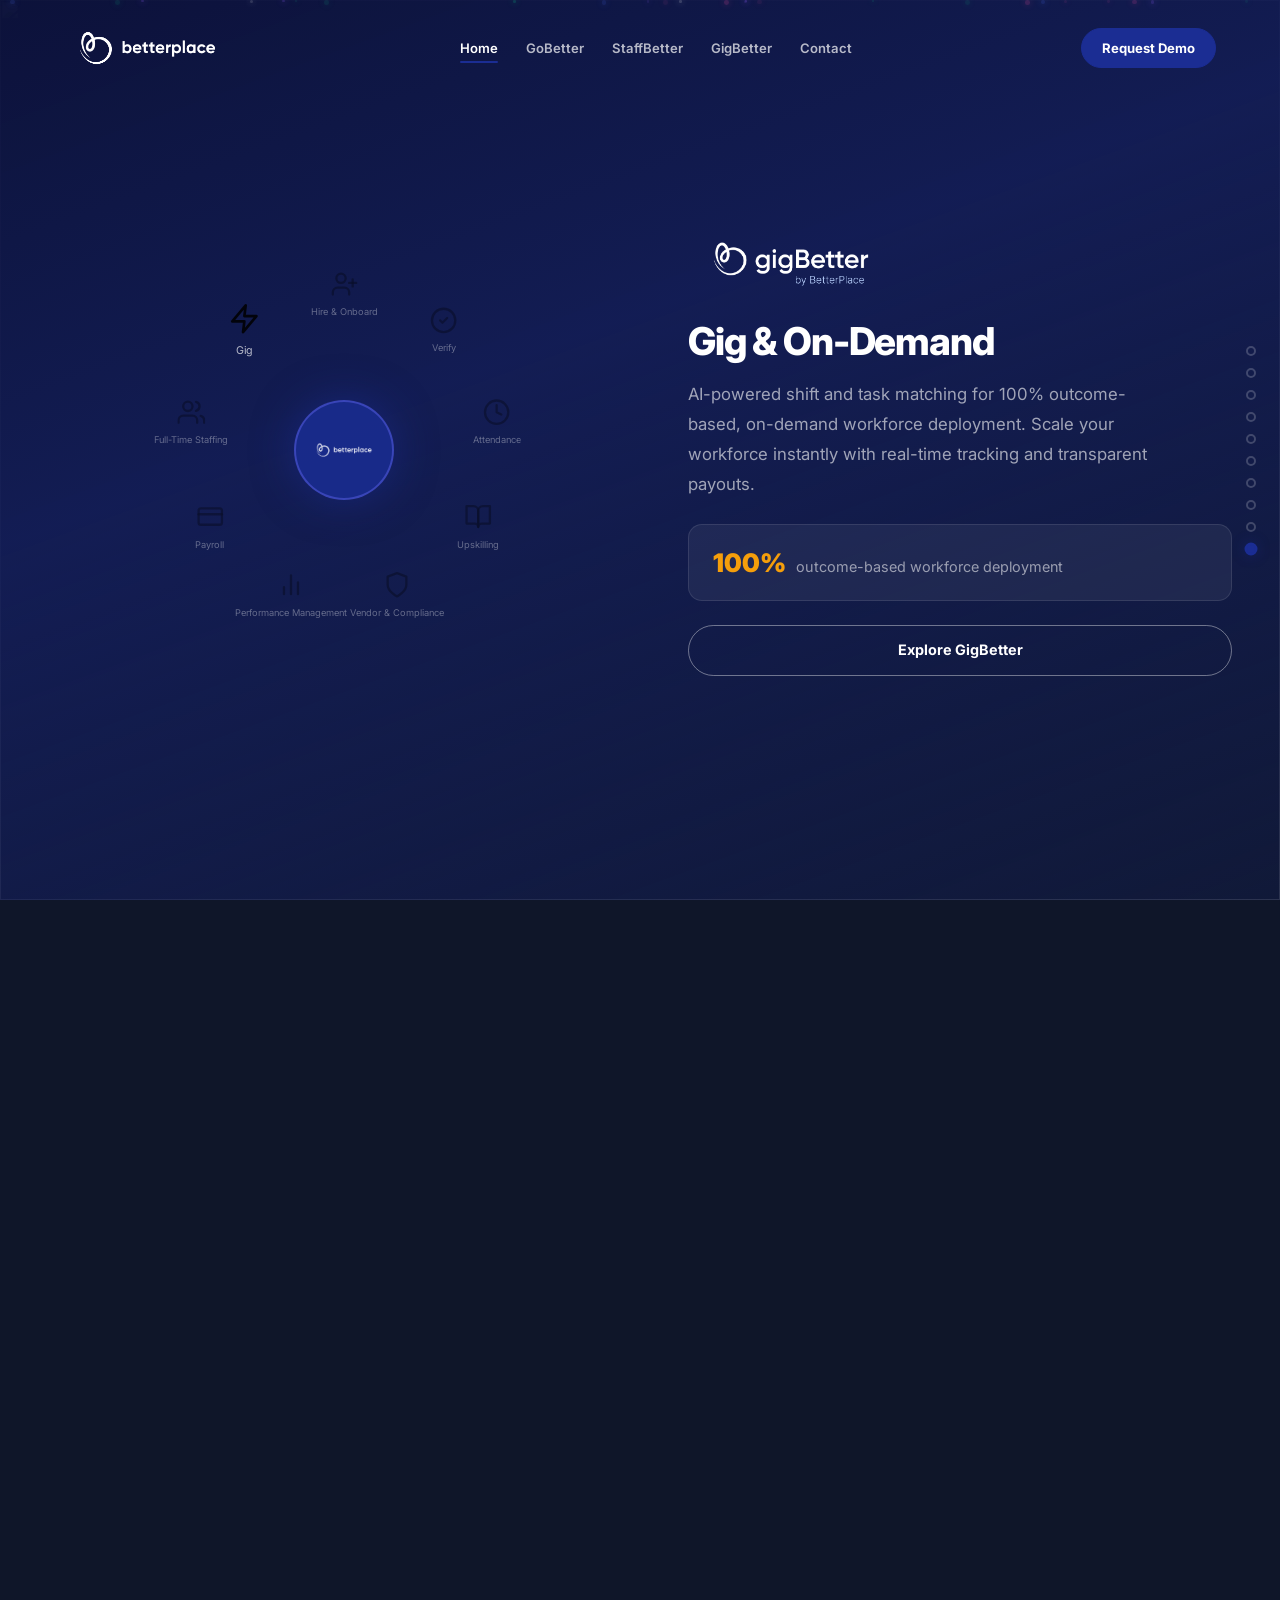
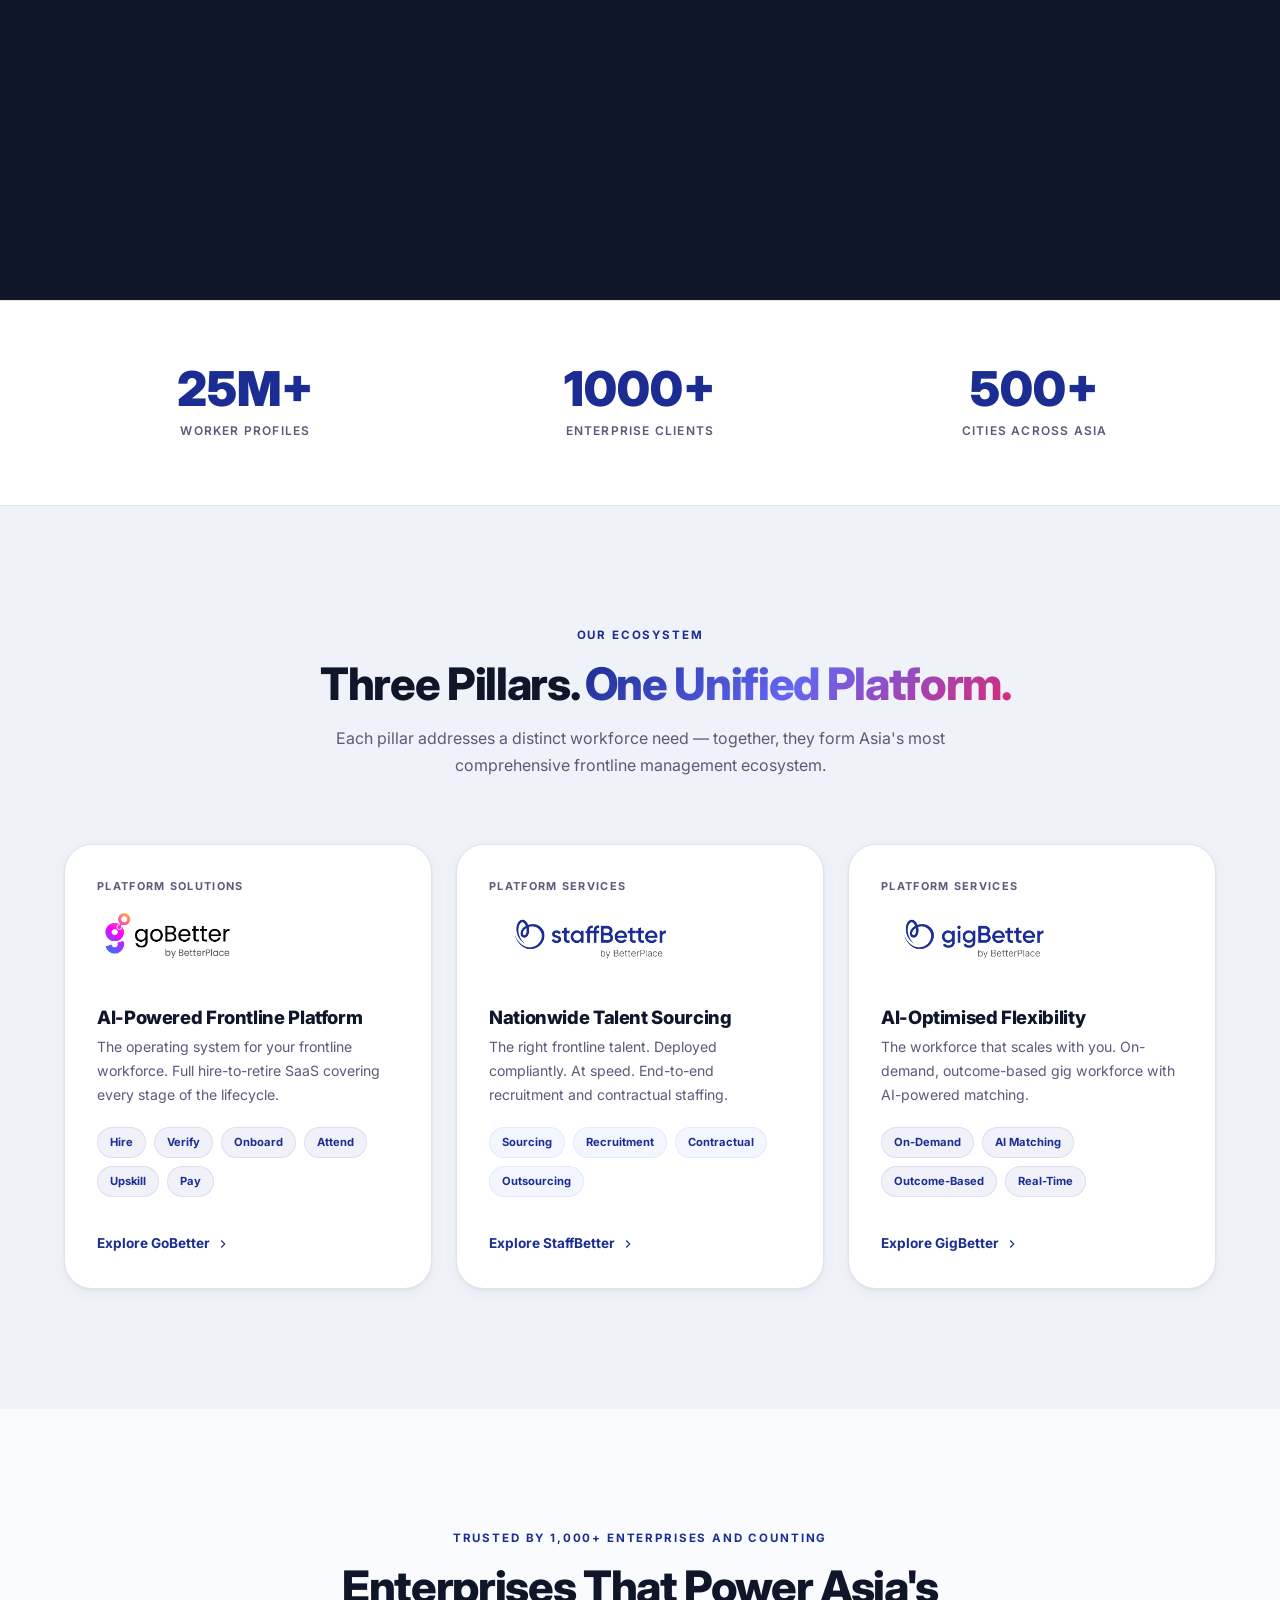
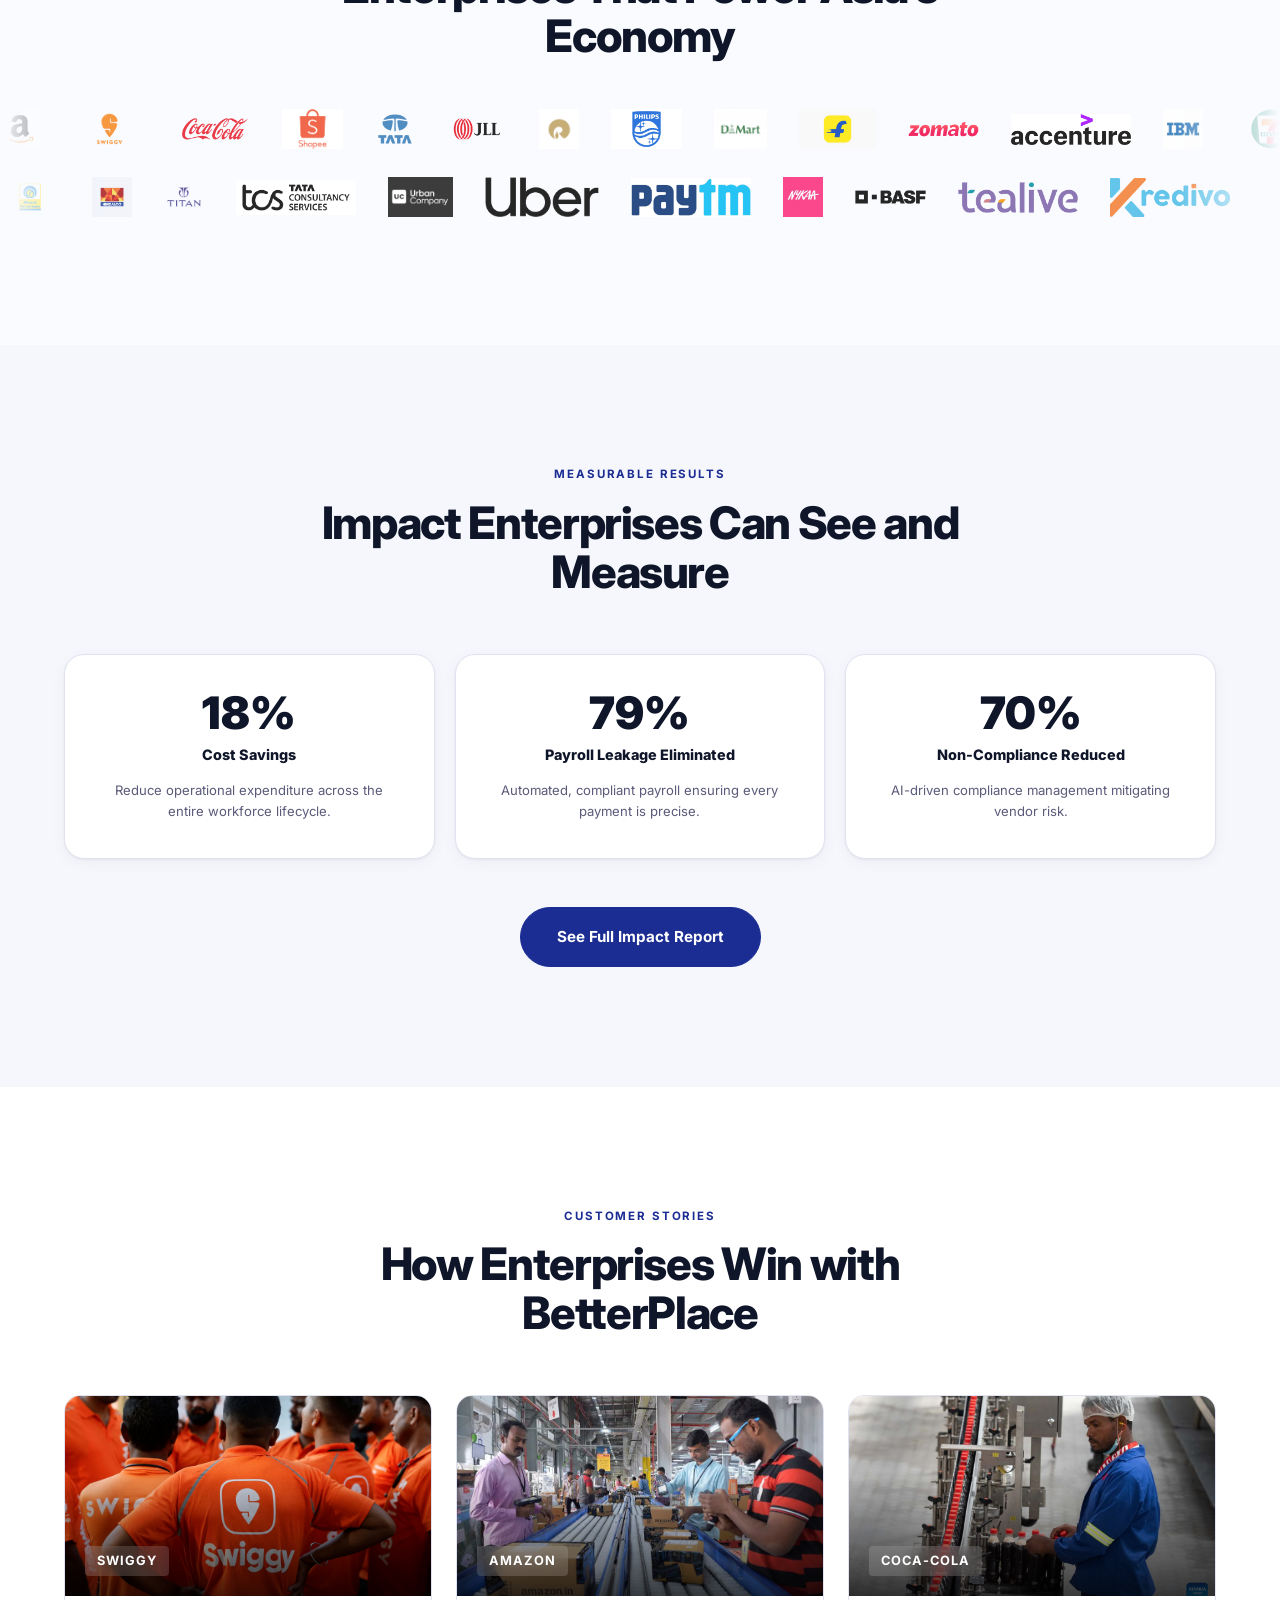
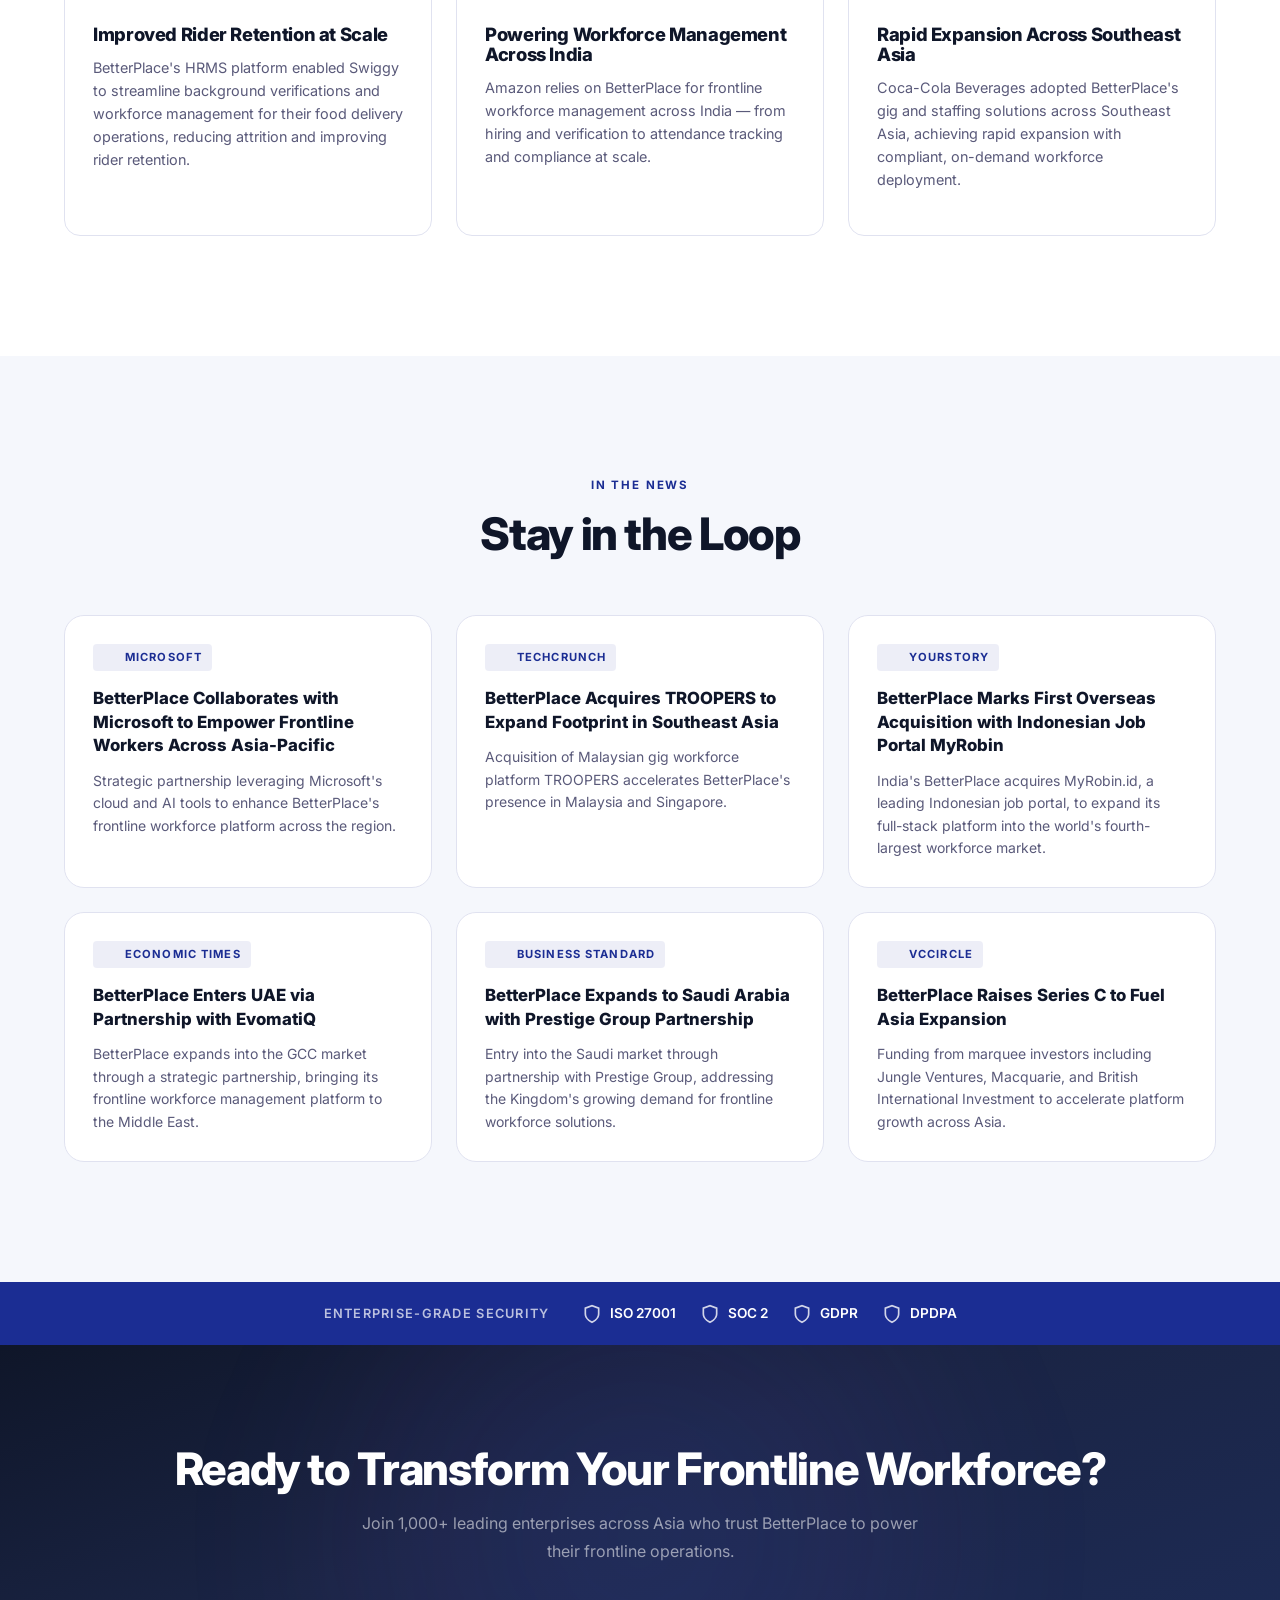
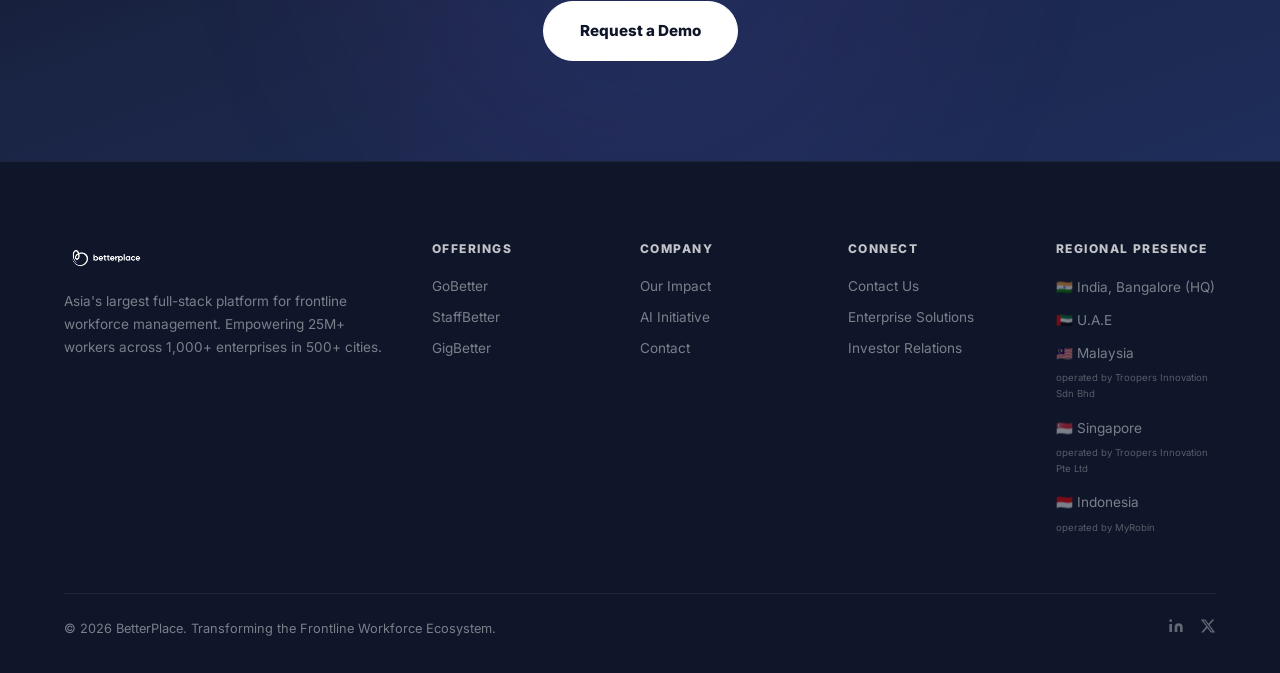
==== index.html @ abd63556 "Update homepage to V2, refine StaffBetter and GigBetter pages - Replace index.html with V2 homepage " ====
<!DOCTYPE html>
<html lang="en">
<head>
  <meta charset="UTF-8" />
  <meta name="viewport" content="width=device-width, initial-scale=1.0" />
  <title>BetterPlace — Homepage V2 (Logo Orbit Experiment)</title>
  <meta name="description" content="Experimental homepage — orbit rings arranged to echo the BetterPlace logomark." />
  <link rel="stylesheet" href="css/styles.css?v=20260310c" />
  <link rel="icon" type="image/png" href="assets/logo-bp.png" />
</head>
<body>

<!-- ===== NAVIGATION ===== -->
<nav class="nav nav--dark" id="main-nav">
  <div class="container">
    <div class="nav__inner">
      <a href="index.html" class="nav__logo">
        <img src="assets/logo/png 2/logo-white-horizontal.png" alt="BetterPlace" class="nav__logo-white" />
        <img src="assets/logo/png 2/logo-blue-horizontal.png" alt="BetterPlace" class="nav__logo-dark" />
      </a>
      <div class="nav__links">
        <a href="index.html">Home</a>
        <a href="gobetter.html">GoBetter</a>
        <a href="staffbetter.html">StaffBetter</a>
        <a href="gigbetter.html">GigBetter</a>
        <a href="contact.html">Contact</a>
      </div>
      <div class="nav__cta">
        <a href="contact.html" class="btn btn-primary btn-sm">Request Demo</a>
      </div>
      <button class="nav__hamburger" aria-label="Toggle menu">
        <span></span><span></span><span></span>
      </button>
    </div>
  </div>
  <div class="nav__mobile">
    <a href="index.html">Home</a>
    <a href="gobetter.html">GoBetter</a>
    <a href="staffbetter.html">StaffBetter</a>
    <a href="gigbetter.html">GigBetter</a>
    <a href="contact.html">Contact</a>
    <a href="contact.html" class="btn btn-primary">Request Demo</a>
  </div>
</nav>

<!-- ===== SCROLL-DRIVEN 3D ORBIT JOURNEY (HERO) ===== -->
<section class="orbit-journey" id="orbit-journey">
  <!-- Dynamic background layers -->
  <div class="orbit-journey__bg" id="orbit-bg">
    <div class="orbit-bg-layer active" data-bg="-1">
      <img src="assets/photos/hero-home.jpg" alt="" />
      <div class="orbit-bg-layer__overlay orbit-bg-layer__overlay--intro"></div>
    </div>
    <div class="orbit-bg-layer" data-bg="0">
      <img src="assets/photos/service-gobetter.jpg" alt="" />
      <div class="orbit-bg-layer__overlay orbit-bg-layer__overlay--gobetter"></div>
    </div>
    <div class="orbit-bg-layer" data-bg="1">
      <img src="assets/photos/service-gobetter.jpg" alt="" />
      <div class="orbit-bg-layer__overlay orbit-bg-layer__overlay--gobetter"></div>
    </div>
    <div class="orbit-bg-layer" data-bg="2">
      <img src="assets/photos/service-gobetter.jpg" alt="" />
      <div class="orbit-bg-layer__overlay orbit-bg-layer__overlay--gobetter"></div>
    </div>
    <div class="orbit-bg-layer" data-bg="3">
      <img src="assets/photos/service-gobetter.jpg" alt="" />
      <div class="orbit-bg-layer__overlay orbit-bg-layer__overlay--gobetter"></div>
    </div>
    <div class="orbit-bg-layer" data-bg="4">
      <img src="assets/photos/service-gobetter.jpg" alt="" />
      <div class="orbit-bg-layer__overlay orbit-bg-layer__overlay--gobetter"></div>
    </div>
    <div class="orbit-bg-layer" data-bg="5">
      <img src="assets/photos/service-gobetter.jpg" alt="" />
      <div class="orbit-bg-layer__overlay orbit-bg-layer__overlay--gobetter"></div>
    </div>
    <div class="orbit-bg-layer" data-bg="6">
      <img src="assets/photos/service-gobetter.jpg" alt="" />
      <div class="orbit-bg-layer__overlay orbit-bg-layer__overlay--gobetter"></div>
    </div>
    <div class="orbit-bg-layer" data-bg="7">
      <img src="assets/photos/service-staffbetter.jpg" alt="" />
      <div class="orbit-bg-layer__overlay orbit-bg-layer__overlay--staffbetter"></div>
    </div>
    <div class="orbit-bg-layer" data-bg="8">
      <img src="assets/photos/service-gigbetter.jpg" alt="" />
      <div class="orbit-bg-layer__overlay orbit-bg-layer__overlay--gobetter"></div>
    </div>
  </div>
  <div class="orbit-journey__particles" id="particles"></div>

  <div class="orbit-journey__sticky">
    <!-- 3D Orbit (left side) -->
    <div class="orbit-journey__canvas-wrap">
      <canvas id="orbit-canvas"></canvas>
      <div class="orbit-labels" id="orbit-labels">
        <div class="orbit-label" data-step="0"><div class="orbit-label__inner"><div class="orbit-label__icon"><svg width="28" height="28" viewBox="0 0 24 24" fill="none" stroke="currentColor" stroke-width="2" stroke-linecap="round" stroke-linejoin="round"><path d="M16 21v-2a4 4 0 0 0-4-4H6a4 4 0 0 0-4 4v2"/><circle cx="9" cy="7" r="4"/><line x1="19" y1="8" x2="19" y2="14"/><line x1="22" y1="11" x2="16" y2="11"/></svg></div><div class="orbit-label__title">Hire &amp; Onboard</div></div></div>
        <div class="orbit-label" data-step="1"><div class="orbit-label__inner"><div class="orbit-label__icon"><svg width="28" height="28" viewBox="0 0 24 24" fill="none" stroke="currentColor" stroke-width="2" stroke-linecap="round" stroke-linejoin="round"><path d="M9 12l2 2 4-4"/><circle cx="12" cy="12" r="10"/></svg></div><div class="orbit-label__title">Verify</div></div></div>
        <div class="orbit-label" data-step="2"><div class="orbit-label__inner"><div class="orbit-label__icon"><svg width="28" height="28" viewBox="0 0 24 24" fill="none" stroke="currentColor" stroke-width="2" stroke-linecap="round" stroke-linejoin="round"><circle cx="12" cy="12" r="10"/><polyline points="12 6 12 12 16 14"/></svg></div><div class="orbit-label__title">Attendance</div></div></div>
        <div class="orbit-label" data-step="3"><div class="orbit-label__inner"><div class="orbit-label__icon"><svg width="28" height="28" viewBox="0 0 24 24" fill="none" stroke="currentColor" stroke-width="2" stroke-linecap="round" stroke-linejoin="round"><path d="M2 3h6a4 4 0 0 1 4 4v14a3 3 0 0 0-3-3H2z"/><path d="M22 3h-6a4 4 0 0 0-4 4v14a3 3 0 0 1 3-3h7z"/></svg></div><div class="orbit-label__title">Upskilling</div></div></div>
        <div class="orbit-label" data-step="4"><div class="orbit-label__inner"><div class="orbit-label__icon"><svg width="28" height="28" viewBox="0 0 24 24" fill="none" stroke="currentColor" stroke-width="2" stroke-linecap="round" stroke-linejoin="round"><path d="M12 22s8-4 8-10V5l-8-3-8 3v7c0 6 8 10 8 10z"/></svg></div><div class="orbit-label__title">Vendor &amp; Compliance</div></div></div>
        <div class="orbit-label" data-step="5"><div class="orbit-label__inner"><div class="orbit-label__icon"><svg width="28" height="28" viewBox="0 0 24 24" fill="none" stroke="currentColor" stroke-width="2" stroke-linecap="round" stroke-linejoin="round"><line x1="18" y1="20" x2="18" y2="10"/><line x1="12" y1="20" x2="12" y2="4"/><line x1="6" y1="20" x2="6" y2="14"/></svg></div><div class="orbit-label__title">Performance Management</div></div></div>
        <div class="orbit-label" data-step="6"><div class="orbit-label__inner"><div class="orbit-label__icon"><svg width="28" height="28" viewBox="0 0 24 24" fill="none" stroke="currentColor" stroke-width="2" stroke-linecap="round" stroke-linejoin="round"><rect x="2" y="5" width="20" height="14" rx="2"/><line x1="2" y1="10" x2="22" y2="10"/></svg></div><div class="orbit-label__title">Payroll</div></div></div>
        <div class="orbit-label" data-step="7"><div class="orbit-label__inner"><div class="orbit-label__icon"><svg width="28" height="28" viewBox="0 0 24 24" fill="none" stroke="currentColor" stroke-width="2" stroke-linecap="round" stroke-linejoin="round"><path d="M17 21v-2a4 4 0 0 0-4-4H5a4 4 0 0 0-4 4v2"/><circle cx="9" cy="7" r="4"/><path d="M23 21v-2a4 4 0 0 0-3-3.87"/><path d="M16 3.13a4 4 0 0 1 0 7.75"/></svg></div><div class="orbit-label__title">Full-Time Staffing</div></div></div>
        <div class="orbit-label" data-step="8"><div class="orbit-label__inner"><div class="orbit-label__icon"><svg width="28" height="28" viewBox="0 0 24 24" fill="none" stroke="currentColor" stroke-width="2" stroke-linecap="round" stroke-linejoin="round"><polygon points="13 2 3 14 12 14 11 22 21 10 12 10 13 2"/></svg></div><div class="orbit-label__title">Gig</div></div></div>
      </div>
      <div class="orbit-hub-label">
        <img src="assets/logo/png 2/logo-white-horizontal.png" alt="BetterPlace" />
      </div>
    </div>

    <!-- Info panel (right side) -->
    <div class="orbit-journey__info" id="orbit-info">
      <!-- Step 0: Landing / Intro -->
      <div class="orbit-step-info active" data-step="-1">
        <h1 class="orbit-hero-title">One Platform.<br/><span>Every Frontline Need.</span></h1>
        <p>From verification to payroll, from hiring to upskilling — BetterPlace powers the entire frontline workforce lifecycle for 1,000+ enterprises across Asia.</p>
        <div class="orbit-step-info__stats">
          <div><strong data-counter="25" data-suffix="M+">25M+</strong><span>Worker Profiles</span></div>
          <div><strong data-counter="1000" data-suffix="+">1,000+</strong><span>Enterprise Clients</span></div>
          <div><strong data-counter="500" data-suffix="+">500+</strong><span>Cities</span></div>
        </div>
        <div class="orbit-hero-ctas">
          <a href="contact.html" class="btn btn-white btn-lg">Request a Demo</a>
          <a href="#orbit-scroll-track" class="btn btn-outline-white btn-lg">Explore the Lifecycle</a>
        </div>
      </div>
      <div class="orbit-step-info" data-step="0">
        <div class="orbit-step-info__pillar-badge orbit-step-info__pillar-badge--gobetter"><img src="assets/logo/goBetter Logo/goBetter by BP logo/PNG/goBetter by BP-1 copy 33x100.png" alt="GoBetter" /></div>
        <h2>Hire &amp; Onboard</h2>
        <p>Streamlined, touchless recruiting and onboarding that reduces hiring lead times by 60%. From job posting to day-one readiness — powered by AI voice bots and smart candidate matching.</p>
        <div class="orbit-step-info__metric"><strong>60%</strong> reduction in hiring lead times</div>
        <a href="gobetter.html" class="btn btn-outline" style="margin-top:24px;">Learn More</a>
      </div>
      <div class="orbit-step-info" data-step="1">
        <div class="orbit-step-info__pillar-badge orbit-step-info__pillar-badge--gobetter"><img src="assets/logo/goBetter Logo/goBetter by BP logo/PNG/goBetter by BP-1 copy 33x100.png" alt="GoBetter" /></div>
        <h2>Background Verification</h2>
        <p>India's first digital background verification for frontline workers. 95% of criminal checks are fully digital — delivering trust and compliance at scale with AI-powered automation.</p>
        <div class="orbit-step-info__metric"><strong>36M+</strong> BGV verifications processed annually</div>
        <a href="gobetter.html" class="btn btn-outline" style="margin-top:24px;">Learn More</a>
      </div>
      <div class="orbit-step-info" data-step="2">
        <div class="orbit-step-info__pillar-badge orbit-step-info__pillar-badge--gobetter"><img src="assets/logo/goBetter Logo/goBetter by BP logo/PNG/goBetter by BP-1 copy 33x100.png" alt="GoBetter" /></div>
        <h2>Time &amp; Attendance</h2>
        <p>Real-time tracking with geo-fencing and facial recognition across distributed locations. Smart rostering turns 8 hours of weekly scheduling work into 5 minutes.</p>
        <div class="orbit-step-info__metric"><strong>8hrs &rarr; 5min</strong> smart rostering per week</div>
        <a href="gobetter.html" class="btn btn-outline" style="margin-top:24px;">Learn More</a>
      </div>
      <div class="orbit-step-info" data-step="3">
        <div class="orbit-step-info__pillar-badge orbit-step-info__pillar-badge--gobetter"><img src="assets/logo/goBetter Logo/goBetter by BP logo/PNG/goBetter by BP-1 copy 33x100.png" alt="GoBetter" /></div>
        <h2>Learning &amp; Upskilling</h2>
        <p>Mobile-first, gamified learning management system supporting 35+ languages. AI-powered translation and adaptive content delivery driving measurable skill development at scale.</p>
        <div class="orbit-step-info__metric"><strong>2.5M+</strong> workers upskilled via LMS</div>
        <a href="gobetter.html" class="btn btn-outline" style="margin-top:24px;">Learn More</a>
      </div>
      <div class="orbit-step-info" data-step="4">
        <div class="orbit-step-info__pillar-badge orbit-step-info__pillar-badge--gobetter"><img src="assets/logo/goBetter Logo/goBetter by BP logo/PNG/goBetter by BP-1 copy 33x100.png" alt="GoBetter" /></div>
        <h2>Manpower Vendor &amp; Compliance</h2>
        <p>Single source of truth for all manpower vendors. Integrated compliance management with extensive analytics around vendor performance — reducing non-compliance across your workforce operations.</p>
        <div class="orbit-step-info__metric"><strong>80%</strong> reduction in vendor non-compliance</div>
        <a href="gobetter.html" class="btn btn-outline" style="margin-top:24px;">Learn More</a>
      </div>
      <div class="orbit-step-info" data-step="5">
        <div class="orbit-step-info__pillar-badge orbit-step-info__pillar-badge--gobetter"><img src="assets/logo/goBetter Logo/goBetter by BP logo/PNG/goBetter by BP-1 copy 33x100.png" alt="GoBetter" /></div>
        <h2>Performance Management</h2>
        <p>Drive workforce productivity with real-time performance tracking, automated appraisals, and data-driven insights. Identify top performers and reduce attrition across your frontline teams.</p>
        <div class="orbit-step-info__metric"><strong>15%</strong> reduction in attrition</div>
        <a href="gobetter.html" class="btn btn-outline" style="margin-top:24px;">Learn More</a>
      </div>
      <div class="orbit-step-info" data-step="6">
        <div class="orbit-step-info__pillar-badge orbit-step-info__pillar-badge--gobetter"><img src="assets/logo/goBetter Logo/goBetter by BP logo/PNG/goBetter by BP-1 copy 33x100.png" alt="GoBetter" /></div>
        <h2>Payroll &amp; Compliance</h2>
        <p>Automated, leakage-free payroll processing with real-time reconciliation and statutory compliance. Every payment is verified, tracked, and precisely disbursed.</p>
        <div class="orbit-step-info__metric"><strong>90%</strong> reduction in payroll leakage</div>
        <a href="gobetter.html" class="btn btn-outline" style="margin-top:24px;">Learn More</a>
      </div>
      <div class="orbit-step-info" data-step="7">
        <div class="orbit-step-info__pillar-badge orbit-step-info__pillar-badge--staffbetter"><img src="assets/logo/PNG/staffBetter_White Logo@2x.png" alt="StaffBetter" /></div>
        <h2>Full-Time Staffing</h2>
        <p>Nationwide talent sourcing and contractual staffing across India and Southeast Asia, with 40,848 workers managed monthly across 500+ cities.</p>
        <div class="orbit-step-info__metric"><strong>500+</strong> cities with active staffing operations</div>
        <a href="staffbetter.html" class="btn btn-outline" style="margin-top:24px;">Explore StaffBetter</a>
      </div>
      <div class="orbit-step-info" data-step="8">
        <div class="orbit-step-info__pillar-badge orbit-step-info__pillar-badge--gigbetter"><img src="assets/logo/PNG/gigBetter_White Logo@2x.png" alt="GigBetter" /></div>
        <h2>Gig &amp; On-Demand</h2>
        <p>AI-powered shift and task matching for 100% outcome-based, on-demand workforce deployment. Scale your workforce instantly with real-time tracking and transparent payouts.</p>
        <div class="orbit-step-info__metric"><strong>100%</strong> outcome-based workforce deployment</div>
        <a href="gigbetter.html" class="btn btn-outline" style="margin-top:24px;">Explore GigBetter</a>
      </div>
    </div>

    <!-- Scroll progress dots -->
    <div class="orbit-journey__progress" id="orbit-progress">
      <button class="orbit-progress-dot active" data-step="-1"></button>
      <button class="orbit-progress-dot" data-step="0"></button>
      <button class="orbit-progress-dot" data-step="1"></button>
      <button class="orbit-progress-dot" data-step="2"></button>
      <button class="orbit-progress-dot" data-step="3"></button>
      <button class="orbit-progress-dot" data-step="4"></button>
      <button class="orbit-progress-dot" data-step="5"></button>
      <button class="orbit-progress-dot" data-step="6"></button>
      <button class="orbit-progress-dot" data-step="7"></button>
      <button class="orbit-progress-dot" data-step="8"></button>
    </div>

    <!-- Scroll hint -->
    <div class="orbit-scroll-hint" id="orbit-scroll-hint">
      <span>Scroll to explore</span>
      <svg width="16" height="16" viewBox="0 0 24 24" fill="none" stroke="currentColor" stroke-width="2"><polyline points="6 9 12 15 18 9"/></svg>
    </div>

    <!-- Skip orbit — hidden, triggered by clicking the orbit canvas area -->
    <a href="#content-start" class="orbit-skip" id="orbit-skip" style="display:none;"></a>
  </div>

  <!-- Invisible scroll triggers -->
  <div class="orbit-journey__scroll-track" id="orbit-scroll-track">
    <div class="orbit-journey__trigger" data-trigger="-1"></div>
    <div class="orbit-journey__trigger" data-trigger="0"></div>
    <div class="orbit-journey__trigger" data-trigger="1"></div>
    <div class="orbit-journey__trigger" data-trigger="2"></div>
    <div class="orbit-journey__trigger" data-trigger="3"></div>
    <div class="orbit-journey__trigger" data-trigger="4"></div>
    <div class="orbit-journey__trigger" data-trigger="5"></div>
    <div class="orbit-journey__trigger" data-trigger="6"></div>
    <div class="orbit-journey__trigger" data-trigger="7"></div>
    <div class="orbit-journey__trigger" data-trigger="8"></div>
  </div>
</section>

<!-- ===== STATS BAR ===== -->
<section class="stats-bar" id="content-start">
  <div class="container">
    <div class="stats-bar__grid">
      <div class="stat-item">
        <div class="stat-item__number"><span data-counter="25" data-suffix="M+">25M+</span></div>
        <div class="stat-item__label">Worker Profiles</div>
      </div>
      <div class="stat-item">
        <div class="stat-item__number"><span data-counter="1000" data-suffix="+">1,000+</span></div>
        <div class="stat-item__label">Enterprise Clients</div>
      </div>
      <div class="stat-item">
        <div class="stat-item__number"><span data-counter="500" data-suffix="+">500+</span></div>
        <div class="stat-item__label">Cities Across Asia</div>
      </div>
    </div>
  </div>
</section>

<!-- ===== THREE PILLARS ===== -->
<section class="pillars-section">
  <div class="container">
    <div class="text-center" style="max-width:640px;margin:0 auto 64px;">
      <div class="eyebrow">Our Ecosystem</div>
      <h2 style="white-space:nowrap;">Three Pillars. <span class="gradient-text">One Unified Platform.</span></h2>
      <p style="margin-top:16px;">Each pillar addresses a distinct workforce need — together, they form Asia's most comprehensive frontline management ecosystem.</p>
    </div>
    <div class="grid grid-3" style="gap:24px;">
      <div class="pillar-card fade-in-up stagger-1">
        <div class="pillar-card__header">
          <div class="pillar-card__subcopy">Platform Solutions</div>
          <img src="assets/logo/goBetter Logo/goBetter by BP logo/PNG/goBetter by BP-1 Primary.png" alt="GoBetter" class="pillar-card__logo" />
        </div>
        <div class="pillar-card__body">
          <h3>AI-Powered Frontline Platform</h3>
          <p>The operating system for your frontline workforce. Full hire-to-retire SaaS covering every stage of the lifecycle.</p>
          <div class="pillar-card__features">
            <span class="pillar-card__feature-tag pillar-card__feature-tag--gobetter">Hire</span>
            <span class="pillar-card__feature-tag pillar-card__feature-tag--gobetter">Verify</span>
            <span class="pillar-card__feature-tag pillar-card__feature-tag--gobetter">Onboard</span>
            <span class="pillar-card__feature-tag pillar-card__feature-tag--gobetter">Attend</span>
            <span class="pillar-card__feature-tag pillar-card__feature-tag--gobetter">Upskill</span>
            <span class="pillar-card__feature-tag pillar-card__feature-tag--gobetter">Pay</span>
          </div>
        </div>
        <div class="pillar-card__footer">
          <a href="gobetter.html" class="pillar-card__link pillar-card__link--gobetter">Explore GoBetter <svg width="14" height="14" viewBox="0 0 24 24" fill="none" stroke="currentColor" stroke-width="2"><polyline points="9 18 15 12 9 6"/></svg></a>
        </div>
      </div>
      <div class="pillar-card fade-in-up stagger-2">
        <div class="pillar-card__header">
          <div class="pillar-card__subcopy">Platform Services</div>
          <img src="assets/logo-staffbetter.png" alt="StaffBetter" class="pillar-card__logo" />
        </div>
        <div class="pillar-card__body">
          <h3>Nationwide Talent Sourcing</h3>
          <p>The right frontline talent. Deployed compliantly. At speed. End-to-end recruitment and contractual staffing.</p>
          <div class="pillar-card__features">
            <span class="pillar-card__feature-tag">Sourcing</span>
            <span class="pillar-card__feature-tag">Recruitment</span>
            <span class="pillar-card__feature-tag">Contractual</span>
            <span class="pillar-card__feature-tag">Outsourcing</span>
          </div>
        </div>
        <div class="pillar-card__footer">
          <a href="staffbetter.html" class="pillar-card__link">Explore StaffBetter <svg width="14" height="14" viewBox="0 0 24 24" fill="none" stroke="currentColor" stroke-width="2"><polyline points="9 18 15 12 9 6"/></svg></a>
        </div>
      </div>
      <div class="pillar-card fade-in-up stagger-3">
        <div class="pillar-card__header">
          <div class="pillar-card__subcopy">Platform Services</div>
          <img src="assets/logo-gigbetter.png" alt="GigBetter" class="pillar-card__logo" />
        </div>
        <div class="pillar-card__body">
          <h3>AI-Optimised Flexibility</h3>
          <p>The workforce that scales with you. On-demand, outcome-based gig workforce with AI-powered matching.</p>
          <div class="pillar-card__features">
            <span class="pillar-card__feature-tag pillar-card__feature-tag--gigbetter">On-Demand</span>
            <span class="pillar-card__feature-tag pillar-card__feature-tag--gigbetter">AI Matching</span>
            <span class="pillar-card__feature-tag pillar-card__feature-tag--gigbetter">Outcome-Based</span>
            <span class="pillar-card__feature-tag pillar-card__feature-tag--gigbetter">Real-Time</span>
          </div>
        </div>
        <div class="pillar-card__footer">
          <a href="gigbetter.html" class="pillar-card__link pillar-card__link--gigbetter">Explore GigBetter <svg width="14" height="14" viewBox="0 0 24 24" fill="none" stroke="currentColor" stroke-width="2"><polyline points="9 18 15 12 9 6"/></svg></a>
        </div>
      </div>
    </div>
  </div>
</section>

<!-- ===== SOCIAL PROOF — CLIENT LOGO CAROUSEL ===== -->
<section class="section">
  <div class="container">
    <div class="text-center" style="max-width:600px;margin:0 auto 40px;">
      <div class="eyebrow">Trusted by 1,000+ Enterprises and Counting</div>
      <h2>Enterprises That Power Asia's Economy</h2>
    </div>
  </div>
  <div class="logo-carousel">
    <div class="logo-carousel__track">
      <div class="logo-carousel__item"><img src="assets/logo/logo-amazon.jpg" alt="Amazon" /></div>
      <div class="logo-carousel__item"><img src="assets/logo/logo-swiggy.png" alt="Swiggy" /></div>
      <div class="logo-carousel__item"><img src="assets/logo/logo-coca-cola.png" alt="Coca-Cola" /></div>
      <div class="logo-carousel__item"><img src="assets/logo/logo-shopee.png" alt="Shopee" /></div>
      <div class="logo-carousel__item"><img src="assets/logo/logo-tata.png" alt="Tata Group" /></div>
      <div class="logo-carousel__item"><img src="assets/logo/logo-jll.png" alt="JLL" /></div>
      <div class="logo-carousel__item"><img src="assets/logo/logo-reliance.jpg" alt="Reliance" /></div>
      <div class="logo-carousel__item"><img src="assets/logo/logo-philips.jpg" alt="Philips" /></div>
      <div class="logo-carousel__item"><img src="assets/logo/logo-dmart.jpg" alt="DMart" /></div>
      <div class="logo-carousel__item"><img src="assets/logo/logo-flipkart.png" alt="Flipkart" /></div>
      <div class="logo-carousel__item"><img src="assets/logo/logo-zomato.png" alt="Zomato" /></div>
      <div class="logo-carousel__item"><img src="assets/logo/logo-accenture.png" alt="Accenture" /></div>
      <div class="logo-carousel__item"><img src="assets/logo/logo-ibm.png" alt="IBM" /></div>
      <div class="logo-carousel__item"><img src="assets/logo/logo-7-eleven.png" alt="7-Eleven" /></div>
      <div class="logo-carousel__item"><img src="assets/logo/logo-pizzahut.png" alt="Pizza Hut" /></div>
      <div class="logo-carousel__item"><img src="assets/logo/logo-iss.png" alt="ISS" /></div>
      <div class="logo-carousel__item"><img src="assets/logo/logo-amazon.jpg" alt="Amazon" /></div>
      <div class="logo-carousel__item"><img src="assets/logo/logo-swiggy.png" alt="Swiggy" /></div>
      <div class="logo-carousel__item"><img src="assets/logo/logo-coca-cola.png" alt="Coca-Cola" /></div>
      <div class="logo-carousel__item"><img src="assets/logo/logo-shopee.png" alt="Shopee" /></div>
      <div class="logo-carousel__item"><img src="assets/logo/logo-tata.png" alt="Tata Group" /></div>
      <div class="logo-carousel__item"><img src="assets/logo/logo-jll.png" alt="JLL" /></div>
      <div class="logo-carousel__item"><img src="assets/logo/logo-reliance.jpg" alt="Reliance" /></div>
      <div class="logo-carousel__item"><img src="assets/logo/logo-philips.jpg" alt="Philips" /></div>
      <div class="logo-carousel__item"><img src="assets/logo/logo-dmart.jpg" alt="DMart" /></div>
      <div class="logo-carousel__item"><img src="assets/logo/logo-flipkart.png" alt="Flipkart" /></div>
      <div class="logo-carousel__item"><img src="assets/logo/logo-zomato.png" alt="Zomato" /></div>
      <div class="logo-carousel__item"><img src="assets/logo/logo-accenture.png" alt="Accenture" /></div>
      <div class="logo-carousel__item"><img src="assets/logo/logo-ibm.png" alt="IBM" /></div>
      <div class="logo-carousel__item"><img src="assets/logo/logo-7-eleven.png" alt="7-Eleven" /></div>
      <div class="logo-carousel__item"><img src="assets/logo/logo-pizzahut.png" alt="Pizza Hut" /></div>
      <div class="logo-carousel__item"><img src="assets/logo/logo-iss.png" alt="ISS" /></div>
    </div>
  </div>
  <div class="logo-carousel logo-carousel--reverse">
    <div class="logo-carousel__track">
      <div class="logo-carousel__item"><img src="assets/logo/logo-Bharat_Petroleum.png" alt="Bharat Petroleum" /></div>
      <div class="logo-carousel__item"><img src="assets/logo/logo-hindalco.png" alt="Hindalco" /></div>
      <div class="logo-carousel__item"><img src="assets/logo/logo-titan.png" alt="Titan" /></div>
      <div class="logo-carousel__item"><img src="assets/logo/logo-tcs.png" alt="TCS" /></div>
      <div class="logo-carousel__item"><img src="assets/logo/logo-urbancompany.png" alt="Urban Company" /></div>
      <div class="logo-carousel__item"><img src="assets/logo/logo-uber.png" alt="Uber" /></div>
      <div class="logo-carousel__item"><img src="assets/logo/logo-Paytm.png" alt="Paytm" /></div>
      <div class="logo-carousel__item"><img src="assets/logo/logo-nykaa.png" alt="Nykaa" /></div>
      <div class="logo-carousel__item"><img src="assets/logo/logo-basf.png" alt="BASF" /></div>
      <div class="logo-carousel__item"><img src="assets/logo/logo-tealive.png" alt="Tealive" /></div>
      <div class="logo-carousel__item"><img src="assets/logo/logo-kredivo.png" alt="Kredivo" /></div>
      <div class="logo-carousel__item"><img src="assets/logo/logo-lionparcel.png" alt="Lion Parcel" /></div>
      <div class="logo-carousel__item"><img src="assets/logo/logo-watsons.png" alt="Watsons" /></div>
      <div class="logo-carousel__item"><img src="assets/logo/logo-OLA.png" alt="OLA" /></div>
      <div class="logo-carousel__item"><img src="assets/logo/logo-muthoot-finance.png" alt="Muthoot Finance" /></div>
      <div class="logo-carousel__item"><img src="assets/logo/logo-practo.png" alt="Practo" /></div>
      <div class="logo-carousel__item"><img src="assets/logo/logo-Bharat_Petroleum.png" alt="Bharat Petroleum" /></div>
      <div class="logo-carousel__item"><img src="assets/logo/logo-hindalco.png" alt="Hindalco" /></div>
      <div class="logo-carousel__item"><img src="assets/logo/logo-titan.png" alt="Titan" /></div>
      <div class="logo-carousel__item"><img src="assets/logo/logo-tcs.png" alt="TCS" /></div>
      <div class="logo-carousel__item"><img src="assets/logo/logo-urbancompany.png" alt="Urban Company" /></div>
      <div class="logo-carousel__item"><img src="assets/logo/logo-uber.png" alt="Uber" /></div>
      <div class="logo-carousel__item"><img src="assets/logo/logo-Paytm.png" alt="Paytm" /></div>
      <div class="logo-carousel__item"><img src="assets/logo/logo-nykaa.png" alt="Nykaa" /></div>
      <div class="logo-carousel__item"><img src="assets/logo/logo-basf.png" alt="BASF" /></div>
      <div class="logo-carousel__item"><img src="assets/logo/logo-tealive.png" alt="Tealive" /></div>
      <div class="logo-carousel__item"><img src="assets/logo/logo-kredivo.png" alt="Kredivo" /></div>
      <div class="logo-carousel__item"><img src="assets/logo/logo-lionparcel.png" alt="Lion Parcel" /></div>
      <div class="logo-carousel__item"><img src="assets/logo/logo-watsons.png" alt="Watsons" /></div>
      <div class="logo-carousel__item"><img src="assets/logo/logo-OLA.png" alt="OLA" /></div>
      <div class="logo-carousel__item"><img src="assets/logo/logo-muthoot-finance.png" alt="Muthoot Finance" /></div>
      <div class="logo-carousel__item"><img src="assets/logo/logo-practo.png" alt="Practo" /></div>
    </div>
  </div>
</section>

<!-- ===== IMPACT TEASER ===== -->
<section class="section section--gray">
  <div class="container">
    <div class="text-center" style="max-width:640px;margin:0 auto 56px;">
      <div class="eyebrow">Measurable Results</div>
      <h2>Impact Enterprises Can See and Measure</h2>
    </div>
    <div class="grid grid-3" style="gap:20px;">
      <div class="metric-card fade-in-up stagger-1">
        <div class="metric-card__number"><span data-counter="20" data-suffix="%">20%</span></div>
        <div class="metric-card__label">Cost Savings</div>
        <div class="metric-card__desc">Reduce operational expenditure across the entire workforce lifecycle.</div>
      </div>
      <div class="metric-card fade-in-up stagger-2">
        <div class="metric-card__number"><span data-counter="90" data-suffix="%">90%</span></div>
        <div class="metric-card__label">Payroll Leakage Eliminated</div>
        <div class="metric-card__desc">Automated, compliant payroll ensuring every payment is precise.</div>
      </div>
      <div class="metric-card fade-in-up stagger-3">
        <div class="metric-card__number"><span data-counter="80" data-suffix="%">80%</span></div>
        <div class="metric-card__label">Non-Compliance Reduced</div>
        <div class="metric-card__desc">AI-driven compliance management mitigating vendor risk.</div>
      </div>
    </div>
    <div class="text-center" style="margin-top:48px;">
      <a href="impact.html" class="btn btn-primary btn-lg">See Full Impact Report</a>
    </div>
  </div>
</section>

<!-- ===== CUSTOMER CASE STUDIES ===== -->
<section class="section section--light">
  <div class="container">
    <div class="text-center" style="max-width:640px;margin:0 auto 56px;">
      <div class="eyebrow">Customer Stories</div>
      <h2>How Enterprises Win with BetterPlace</h2>
    </div>
    <div class="grid grid-3" style="gap:24px;">
      <div class="case-study-card fade-in-up stagger-1">
        <div class="case-study-card__header">
          <img src="assets/photos/carousel-swiggy.jpg" alt="Swiggy" class="case-study-card__img" />
          <div class="case-study-card__overlay"><span class="case-study-card__client">Swiggy</span></div>
        </div>
        <div class="case-study-card__body">
          <h3>Improved Rider Retention at Scale</h3>
          <p>BetterPlace's HRMS platform enabled Swiggy to streamline background verifications and workforce management for their food delivery operations, reducing attrition and improving rider retention.</p>
        </div>
      </div>
      <div class="case-study-card fade-in-up stagger-2">
        <div class="case-study-card__header">
          <img src="assets/photos/carousel-amazon.jpg" alt="Amazon" class="case-study-card__img" />
          <div class="case-study-card__overlay"><span class="case-study-card__client">Amazon</span></div>
        </div>
        <div class="case-study-card__body">
          <h3>Powering Workforce Management Across India</h3>
          <p>Amazon relies on BetterPlace for frontline workforce management across India — from hiring and verification to attendance tracking and compliance at scale.</p>
        </div>
      </div>
      <div class="case-study-card fade-in-up stagger-3">
        <div class="case-study-card__header">
          <img src="assets/photos/carousel-coca-cola.jpeg" alt="Coca-Cola" class="case-study-card__img" />
          <div class="case-study-card__overlay"><span class="case-study-card__client">Coca-Cola</span></div>
        </div>
        <div class="case-study-card__body">
          <h3>Rapid Expansion Across Southeast Asia</h3>
          <p>Coca-Cola Beverages adopted BetterPlace's gig and staffing solutions across Southeast Asia, achieving rapid expansion with compliant, on-demand workforce deployment.</p>
        </div>
      </div>
    </div>
  </div>
</section>

<!-- ===== NEWS & PRESS ===== -->
<section class="section section--gray">
  <div class="container">
    <div class="text-center" style="max-width:640px;margin:0 auto 56px;">
      <div class="eyebrow">In The News</div>
      <h2>Stay in the Loop</h2>
    </div>
    <div class="grid grid-3" style="gap:24px;">
      <div class="news-card fade-in-up stagger-1">
        <div class="news-card__source"><img src="https://www.google.com/s2/favicons?domain=microsoft.com&sz=32" alt="" class="news-card__source-icon" />Microsoft</div>
        <h4>BetterPlace Collaborates with Microsoft to Empower Frontline Workers Across Asia-Pacific</h4>
        <p>Strategic partnership leveraging Microsoft's cloud and AI tools to enhance BetterPlace's frontline workforce platform across the region.</p>
      </div>
      <div class="news-card fade-in-up stagger-2">
        <div class="news-card__source"><img src="https://www.google.com/s2/favicons?domain=techcrunch.com&sz=32" alt="" class="news-card__source-icon" />TechCrunch</div>
        <h4>BetterPlace Acquires TROOPERS to Expand Footprint in Southeast Asia</h4>
        <p>Acquisition of Malaysian gig workforce platform TROOPERS accelerates BetterPlace's presence in Malaysia and Singapore.</p>
      </div>
      <div class="news-card fade-in-up stagger-3">
        <div class="news-card__source"><img src="https://www.google.com/s2/favicons?domain=yourstory.com&sz=32" alt="" class="news-card__source-icon" />YourStory</div>
        <h4>BetterPlace Marks First Overseas Acquisition with Indonesian Job Portal MyRobin</h4>
        <p>India's BetterPlace acquires MyRobin.id, a leading Indonesian job portal, to expand its full-stack platform into the world's fourth-largest workforce market.</p>
      </div>
      <div class="news-card fade-in-up stagger-1">
        <div class="news-card__source"><img src="https://www.google.com/s2/favicons?domain=economictimes.indiatimes.com&sz=32" alt="" class="news-card__source-icon" />Economic Times</div>
        <h4>BetterPlace Enters UAE via Partnership with EvomatiQ</h4>
        <p>BetterPlace expands into the GCC market through a strategic partnership, bringing its frontline workforce management platform to the Middle East.</p>
      </div>
      <div class="news-card fade-in-up stagger-2">
        <div class="news-card__source"><img src="https://www.google.com/s2/favicons?domain=business-standard.com&sz=32" alt="" class="news-card__source-icon" />Business Standard</div>
        <h4>BetterPlace Expands to Saudi Arabia with Prestige Group Partnership</h4>
        <p>Entry into the Saudi market through partnership with Prestige Group, addressing the Kingdom's growing demand for frontline workforce solutions.</p>
      </div>
      <div class="news-card fade-in-up stagger-3">
        <div class="news-card__source"><img src="https://www.google.com/s2/favicons?domain=vccircle.com&sz=32" alt="" class="news-card__source-icon" />VCCircle</div>
        <h4>BetterPlace Raises Series C to Fuel Asia Expansion</h4>
        <p>Funding from marquee investors including Jungle Ventures, Macquarie, and British International Investment to accelerate platform growth across Asia.</p>
      </div>
    </div>
  </div>
</section>

<!-- ===== COMPLIANCE & TRUST BADGES ===== -->
<section class="compliance-strip">
  <div class="container">
    <div class="compliance-strip__inner">
      <span class="compliance-strip__label">Enterprise-Grade Security</span>
      <div class="compliance-strip__badges">
        <div class="compliance-badge">
          <svg width="20" height="20" viewBox="0 0 24 24" fill="none" stroke="currentColor" stroke-width="2"><path d="M12 22s8-4 8-10V5l-8-3-8 3v7c0 6 8 10 8 10z"/></svg>
          <span>ISO 27001</span>
        </div>
        <div class="compliance-badge">
          <svg width="20" height="20" viewBox="0 0 24 24" fill="none" stroke="currentColor" stroke-width="2"><path d="M12 22s8-4 8-10V5l-8-3-8 3v7c0 6 8 10 8 10z"/></svg>
          <span>SOC 2</span>
        </div>
        <div class="compliance-badge">
          <svg width="20" height="20" viewBox="0 0 24 24" fill="none" stroke="currentColor" stroke-width="2"><path d="M12 22s8-4 8-10V5l-8-3-8 3v7c0 6 8 10 8 10z"/></svg>
          <span>GDPR</span>
        </div>
        <div class="compliance-badge">
          <svg width="20" height="20" viewBox="0 0 24 24" fill="none" stroke="currentColor" stroke-width="2"><path d="M12 22s8-4 8-10V5l-8-3-8 3v7c0 6 8 10 8 10z"/></svg>
          <span>DPDPA</span>
        </div>
      </div>
    </div>
  </div>
</section>

<!-- ===== CTA STRIP ===== -->
<section class="cta-strip">
  <div class="container">
    <h2>Ready to Transform Your Frontline Workforce?</h2>
    <p>Join 1,000+ leading enterprises across Asia who trust BetterPlace to power their frontline operations.</p>
    <div class="btn-group flex-center">
      <a href="contact.html" class="btn btn-white btn-lg">Request a Demo</a>
    </div>
  </div>
</section>

<!-- ===== FOOTER ===== -->
<footer class="footer">
  <div class="container">
    <div class="footer__grid" style="grid-template-columns: 2fr 1fr 1fr 1fr 1fr;">
      <div class="footer__brand">
        <img src="assets/logo/png 2/logo-white-horizontal.png" alt="BetterPlace" />
        <p style="margin-top:16px;">Asia's largest full-stack platform for frontline workforce management. Empowering 25M+ workers across 1,000+ enterprises in 500+ cities.</p>
      </div>
      <div class="footer__col">
        <h5>Offerings</h5>
        <a href="gobetter.html">GoBetter</a>
        <a href="staffbetter.html">StaffBetter</a>
        <a href="gigbetter.html">GigBetter</a>
      </div>
      <div class="footer__col">
        <h5>Company</h5>
        <a href="impact.html">Our Impact</a>
        <a href="ai.html">AI Initiative</a>
        <a href="contact.html">Contact</a>
      </div>
      <div class="footer__col">
        <h5>Connect</h5>
        <a href="contact.html">Contact Us</a>
        <a href="contact.html#enterprise">Enterprise Solutions</a>
        <a href="investor.html">Investor Relations</a>
      </div>
      <div class="footer__col">
        <h5>Regional Presence</h5>
        <span style="display:block;font-size:0.85rem;padding:5px 0;">&#127470;&#127475; India, Bangalore (HQ)</span>
        <span style="display:block;font-size:0.85rem;padding:5px 0;">&#127462;&#127466; U.A.E</span>
        <span style="display:block;font-size:0.85rem;padding:5px 0;">&#127474;&#127486; Malaysia <a href="https://troopers.com.my" target="_blank" rel="noopener" style="display:block;font-size:0.6rem;color:rgba(255,255,255,0.3);margin-top:1px;">operated by Troopers Innovation Sdn Bhd</a></span>
        <span style="display:block;font-size:0.85rem;padding:5px 0;">&#127480;&#127468; Singapore <a href="https://troopers.com.sg" target="_blank" rel="noopener" style="display:block;font-size:0.6rem;color:rgba(255,255,255,0.3);margin-top:1px;">operated by Troopers Innovation Pte Ltd</a></span>
        <span style="display:block;font-size:0.85rem;padding:5px 0;">&#127470;&#127465; Indonesia <a href="https://myrobin.id/" target="_blank" rel="noopener" style="display:block;font-size:0.6rem;color:rgba(255,255,255,0.3);margin-top:1px;">operated by MyRobin</a></span>
      </div>
    </div>
    <div class="footer__bottom">
      <span>&copy; 2026 BetterPlace. Transforming the Frontline Workforce Ecosystem.</span>
      <div class="footer__social">
        <a href="#" aria-label="LinkedIn">
          <svg width="16" height="16" viewBox="0 0 24 24" fill="currentColor"><path d="M16 8a6 6 0 0 1 6 6v7h-4v-7a2 2 0 0 0-2-2 2 2 0 0 0-2 2v7h-4v-7a6 6 0 0 1 6-6z"/><rect x="2" y="9" width="4" height="12"/><circle cx="4" cy="4" r="2"/></svg>
        </a>
        <a href="#" aria-label="Twitter/X">
          <svg width="16" height="16" viewBox="0 0 24 24" fill="currentColor"><path d="M18.244 2.25h3.308l-7.227 8.26 8.502 11.24H16.17l-5.214-6.817L4.99 21.75H1.68l7.73-8.835L1.254 2.25H8.08l4.713 6.231zm-1.161 17.52h1.833L7.084 4.126H5.117z"/></svg>
        </a>
      </div>
    </div>
  </div>
</footer>

<!-- ===== INLINE JS — MODIFIED ORBIT ONLY ===== -->
<script>
/* =====================================================
   BetterPlace — Homepage V2 (Logo-Shaped Orbit Experiment)
   Only the ring geometry in setup3DOrbit is changed.
   Everything else is identical to main.js.
   ===================================================== */

document.addEventListener('DOMContentLoaded', () => {
  initNav();
  initCounters();
  initCarousel();
  initSmoothScroll();
  initFormValidation();
  initFadeIn();
  setActiveNavLink();
  initParticles();
  init3DOrbit();
  initOrbitScroll();
});

/* ----- Navigation ----- */
function initNav() {
  const nav = document.querySelector('.nav');
  if (!nav) return;
  window.addEventListener('scroll', () => {
    nav.classList.toggle('scrolled', window.scrollY > 10);
  }, { passive: true });
  const hamburger = nav.querySelector('.nav__hamburger');
  const mobileMenu = nav.querySelector('.nav__mobile');
  if (hamburger && mobileMenu) {
    hamburger.addEventListener('click', () => {
      hamburger.classList.toggle('open');
      mobileMenu.classList.toggle('open');
    });
    mobileMenu.querySelectorAll('a').forEach(link => {
      link.addEventListener('click', () => {
        hamburger.classList.remove('open');
        mobileMenu.classList.remove('open');
      });
    });
  }
}

/* ----- Set Active Nav Link ----- */
function setActiveNavLink() {
  const page = window.location.pathname.split('/').pop() || 'index.html';
  document.querySelectorAll('.nav__links a, .nav__mobile a').forEach(link => {
    const href = link.getAttribute('href');
    if (href === page || (page === '' && href === 'index.html') || (page === 'index.html' && href === 'index.html')) {
      link.classList.add('active');
    }
  });
}

/* ----- Counter Animation ----- */
function initCounters() {
  const counters = document.querySelectorAll('[data-counter]');
  if (!counters.length) return;
  const easeOut = (t) => 1 - Math.pow(1 - t, 3);
  const animateCounter = (el) => {
    const target = el.dataset.counter;
    const suffix = el.dataset.suffix || '';
    const prefix = el.dataset.prefix || '';
    const duration = 1800;
    const start = performance.now();
    const numMatch = target.match(/[\d.]+/);
    if (!numMatch) { el.textContent = prefix + target + suffix; return; }
    const targetNum = parseFloat(numMatch[0]);
    const isDecimal = target.includes('.');
    const decimals = isDecimal ? (target.split('.')[1] || '').length : 0;
    const step = (now) => {
      const elapsed = now - start;
      const progress = Math.min(elapsed / duration, 1);
      const current = easeOut(progress) * targetNum;
      el.textContent = prefix + (isDecimal ? current.toFixed(decimals) : Math.round(current).toLocaleString()) + suffix;
      if (progress < 1) requestAnimationFrame(step);
      else el.textContent = prefix + target + suffix;
    };
    requestAnimationFrame(step);
  };
  const observer = new IntersectionObserver((entries) => {
    entries.forEach(entry => {
      if (entry.isIntersecting) { animateCounter(entry.target); observer.unobserve(entry.target); }
    });
  }, { threshold: 0.3 });
  counters.forEach(el => observer.observe(el));
}

/* ----- Fade In Animation ----- */
function initFadeIn() {
  const elements = document.querySelectorAll('.fade-in-up, .fade-in-left, .fade-in-right');
  if (!elements.length) return;
  const observer = new IntersectionObserver((entries) => {
    entries.forEach(entry => {
      if (entry.isIntersecting) { entry.target.classList.add('visible'); observer.unobserve(entry.target); }
    });
  }, { threshold: 0.1, rootMargin: '0px 0px -40px 0px' });
  elements.forEach(el => observer.observe(el));
}

/* ----- Carousel ----- */
function initCarousel() {
  const wrapper = document.querySelector('.carousel-wrapper');
  if (!wrapper) return;
  const track = wrapper.querySelector('.carousel-track');
  const slides = wrapper.querySelectorAll('.carousel-slide');
  const dots = document.querySelectorAll('.carousel-dot');
  const prevBtn = document.querySelector('.carousel-btn--prev');
  const nextBtn = document.querySelector('.carousel-btn--next');
  if (!slides.length) return;
  let current = 0; let autoplayTimer = null; let touchStartX = 0; let isDragging = false;
  const goTo = (index) => { current = ((index % slides.length) + slides.length) % slides.length; track.style.transform = `translateX(-${current * 100}%)`; dots.forEach((dot, i) => dot.classList.toggle('active', i === current)); };
  const next = () => goTo(current + 1);
  const prev = () => goTo(current - 1);
  const startAutoplay = () => { clearInterval(autoplayTimer); autoplayTimer = setInterval(next, 4500); };
  const pauseAutoplay = () => clearInterval(autoplayTimer);
  if (nextBtn) nextBtn.addEventListener('click', () => { next(); startAutoplay(); });
  if (prevBtn) prevBtn.addEventListener('click', () => { prev(); startAutoplay(); });
  dots.forEach((dot, i) => { dot.addEventListener('click', () => { goTo(i); startAutoplay(); }); });
  wrapper.addEventListener('touchstart', (e) => { touchStartX = e.touches[0].clientX; isDragging = true; pauseAutoplay(); }, { passive: true });
  wrapper.addEventListener('touchend', (e) => { if (!isDragging) return; const diff = touchStartX - e.changedTouches[0].clientX; if (Math.abs(diff) > 50) diff > 0 ? next() : prev(); isDragging = false; startAutoplay(); });
  wrapper.addEventListener('mouseenter', pauseAutoplay);
  wrapper.addEventListener('mouseleave', startAutoplay);
  document.addEventListener('keydown', (e) => { if (e.key === 'ArrowLeft') { prev(); startAutoplay(); } if (e.key === 'ArrowRight') { next(); startAutoplay(); } });
  goTo(0); startAutoplay();
}

/* ----- Smooth Scroll ----- */
function initSmoothScroll() {
  document.querySelectorAll('a[href^="#"]').forEach(anchor => {
    anchor.addEventListener('click', (e) => {
      const target = document.querySelector(anchor.getAttribute('href'));
      if (!target) return;
      e.preventDefault();
      target.scrollIntoView({ behavior: 'smooth', block: 'start' });
    });
  });
}

/* ----- Contact Form Validation ----- */
function initFormValidation() {
  const form = document.querySelector('.contact-form form');
  if (!form) return;
  const showError = (input, msg) => { clearError(input); input.style.borderColor = '#E53E3E'; const err = document.createElement('span'); err.className = 'form-error'; err.style.cssText = 'color:#E53E3E;font-size:0.8rem;font-weight:600;margin-top:4px;display:block;'; err.textContent = msg; input.parentNode.appendChild(err); };
  const clearError = (input) => { input.style.borderColor = ''; const existing = input.parentNode.querySelector('.form-error'); if (existing) existing.remove(); };
  form.addEventListener('submit', (e) => { e.preventDefault(); let valid = true; const required = form.querySelectorAll('[required]'); required.forEach(field => { clearError(field); if (!field.value.trim()) { showError(field, 'This field is required.'); valid = false; } else if (field.type === 'email' && !/^[^\s@]+@[^\s@]+\.[^\s@]+$/.test(field.value)) { showError(field, 'Please enter a valid email address.'); valid = false; } }); if (valid) { const btn = form.querySelector('button[type="submit"]'); const original = btn.textContent; btn.textContent = 'Message Sent!'; btn.style.background = '#10B981'; btn.disabled = true; setTimeout(() => { btn.textContent = original; btn.style.background = ''; btn.disabled = false; form.reset(); }, 3000); } });
  form.querySelectorAll('input, select, textarea').forEach(field => { field.addEventListener('input', () => clearError(field)); });
}

/* ----- Floating Particles ----- */
function initParticles() {
  const container = document.getElementById('particles');
  if (!container) return;
  const count = 25;
  for (let i = 0; i < count; i++) {
    const p = document.createElement('div');
    p.className = 'particle';
    p.style.left = Math.random() * 100 + '%';
    p.style.animationDuration = (8 + Math.random() * 12) + 's';
    p.style.animationDelay = (Math.random() * 10) + 's';
    p.style.width = (2 + Math.random() * 3) + 'px';
    p.style.height = p.style.width;
    p.style.opacity = (0.15 + Math.random() * 0.35);
    const colors = ['rgba(74,108,247,0.6)','rgba(139,92,246,0.5)','rgba(236,72,153,0.4)','rgba(16,185,129,0.4)','rgba(255,255,255,0.4)'];
    p.style.background = colors[Math.floor(Math.random() * colors.length)];
    container.appendChild(p);
  }
}

/* =====================================================
   SCROLL-DRIVEN ORBIT INTERACTION (unchanged)
   ===================================================== */
let orbitActiveStep = -1;

function initOrbitScroll() {
  const journey = document.getElementById('orbit-journey');
  if (!journey) return;
  const triggers = journey.querySelectorAll('.orbit-journey__trigger');
  const infoPanels = document.querySelectorAll('.orbit-step-info');
  const labels = document.querySelectorAll('.orbit-label');
  const dots = document.querySelectorAll('.orbit-progress-dot');
  const bgLayers = document.querySelectorAll('.orbit-bg-layer');
  const scrollHint = document.getElementById('orbit-scroll-hint');

  function setActiveStep(step) {
    if (step === orbitActiveStep) return;
    orbitActiveStep = step;
    infoPanels.forEach(panel => { const pStep = parseInt(panel.dataset.step); panel.classList.toggle('active', pStep === step); });
    labels.forEach(label => { const lStep = parseInt(label.dataset.step); label.classList.toggle('active', lStep === step); });
    dots.forEach(dot => { const dStep = parseInt(dot.dataset.step); dot.classList.toggle('active', dStep === step); });
    bgLayers.forEach(layer => { const bgStep = parseInt(layer.dataset.bg); layer.classList.toggle('active', bgStep === step); });
    if (scrollHint && step !== -1) scrollHint.classList.add('hidden');
    else if (scrollHint && step === -1) scrollHint.classList.remove('hidden');
  }

  const observer = new IntersectionObserver((entries) => {
    entries.forEach(entry => { if (entry.isIntersecting) { setActiveStep(parseInt(entry.target.dataset.trigger)); } });
  }, { root: null, threshold: 0.5 });
  triggers.forEach(trigger => observer.observe(trigger));

  const orbitBg = document.getElementById('orbit-bg');
  const particlesEl = document.querySelector('.orbit-journey__particles');
  if (orbitBg) {
    const sectionObserver = new IntersectionObserver((entries) => {
      entries.forEach(entry => { orbitBg.style.opacity = entry.isIntersecting ? '1' : '0'; if (particlesEl) particlesEl.style.opacity = entry.isIntersecting ? '1' : '0'; });
    }, { threshold: 0 });
    sectionObserver.observe(journey);
  }

  dots.forEach(dot => {
    dot.addEventListener('click', () => {
      const step = parseInt(dot.dataset.step);
      const triggerIdx = step + 1;
      const targetTrigger = triggers[triggerIdx];
      if (targetTrigger) targetTrigger.scrollIntoView({ behavior: 'smooth', block: 'center' });
    });
  });
  setActiveStep(-1);

  // Double-click on orbit canvas area to skip to content
  const canvasWrap = document.querySelector('.orbit-journey__canvas-wrap');
  if (canvasWrap) {
    canvasWrap.style.cursor = 'pointer';
    canvasWrap.addEventListener('dblclick', () => {
      const target = document.getElementById('content-start');
      if (target) target.scrollIntoView({ behavior: 'smooth', block: 'start' });
    });
  }
}

/* =====================================================
   3D ORBIT — LOGO-SHAPED RING GEOMETRY (V2 EXPERIMENT)

   Ring layout maps to the BetterPlace logomark:
     Ring 1 (solid)  → Large body circle — the dominant "b" shape
     Ring 2 (dashed) → Small head circle — upper-left overlap
     Ring 3 (dashed) → Sweeping tail arc — lower-left flourish

   Node positions & scroll behaviour are UNCHANGED.
   ===================================================== */
function init3DOrbit() {
  const canvas = document.getElementById('orbit-canvas');
  if (!canvas) return;
  const script = document.createElement('script');
  script.src = 'https://cdnjs.cloudflare.com/ajax/libs/three.js/r128/three.min.js';
  script.onload = () => setup3DOrbit(canvas);
  document.head.appendChild(script);
}

function setup3DOrbit(canvas) {
  const container = canvas.parentElement;
  let width = container.clientWidth;
  let height = container.clientHeight;

  const scene = new THREE.Scene();
  const camera = new THREE.PerspectiveCamera(50, width / height, 0.1, 1000);
  camera.position.set(0, 2.5, 9);
  camera.lookAt(0, 0, 0);

  const renderer = new THREE.WebGLRenderer({ canvas, antialias: true, alpha: true });
  renderer.setSize(width, height);
  renderer.setPixelRatio(Math.min(window.devicePixelRatio, 2));
  renderer.setClearColor(0x000000, 0);

  // Colors — BetterPlace brand secondary palette
  const blue = new THREE.Color(0x1B2D93);
  const chutney = new THREE.Color(0xABD354);
  const kaveri = new THREE.Color(0x32CAD4);
  const litchi = new THREE.Color(0xF375AA);
  const taxi = new THREE.Color(0xFFC401);
  const mausambi = new THREE.Color(0xFF9518);

  // Lights
  scene.add(new THREE.AmbientLight(0xffffff, 0.5));
  const pl1 = new THREE.PointLight(0x3D5AF1, 2.0, 25);
  pl1.position.set(3, 3, 3);
  scene.add(pl1);
  const pl2 = new THREE.PointLight(0x3D5AF1, 1.2, 20);
  pl2.position.set(-3, -2, 2);
  scene.add(pl2);
  const pl3 = new THREE.PointLight(0xF59E0B, 0.6, 18);
  pl3.position.set(0, 4, -3);
  scene.add(pl3);

  // Central wireframe sphere (unchanged)
  const hubGeo = new THREE.SphereGeometry(1.4, 28, 28);
  const hubMat = new THREE.MeshBasicMaterial({ color: 0x6B8CFF, wireframe: true, transparent: true, opacity: 0.25 });
  const hub = new THREE.Mesh(hubGeo, hubMat);
  scene.add(hub);

  const glowGeo = new THREE.SphereGeometry(1.35, 32, 32);
  const glowMat = new THREE.MeshBasicMaterial({ color: 0x3D5AF1, transparent: true, opacity: 0.08 });
  const glow = new THREE.Mesh(glowGeo, glowMat);
  scene.add(glow);

  // =====================================================
  // V2: LOGO-SHAPED ORBIT RINGS
  // =====================================================
  // Creates a ring with multiple overlapping lines for visible thickness
  function makeRing(radius, tiltX, tiltZ, color, opacity, dashed) {
    const group = new THREE.Group();
    const offsets = [0, 0.015, -0.015]; // 3 passes for thickness

    offsets.forEach(offset => {
      const pts = [];
      for (let i = 0; i <= 256; i++) {
        const a = (i / 256) * Math.PI * 2;
        pts.push(new THREE.Vector3(Math.cos(a) * (radius + offset), 0, Math.sin(a) * (radius + offset)));
      }
      const geo = new THREE.BufferGeometry().setFromPoints(pts);
      const mat = dashed
        ? new THREE.LineDashedMaterial({ color, transparent: true, opacity, dashSize: 0.2, gapSize: 0.12 })
        : new THREE.LineBasicMaterial({ color, transparent: true, opacity });
      const line = new THREE.Line(geo, mat);
      if (dashed) line.computeLineDistances();
      group.add(line);
    });

    group.rotation.x = tiltX;
    group.rotation.z = tiltZ;
    return group;
  }

  // -------------------------------------------------------
  // LOGO GEOMETRY — matching the BetterPlace logomark:
  //   Large circle (body) centered
  //   Small circle (head) overlapping at ~10 o'clock edge
  //   Wide arc (tail) sweeping from junction down-left
  //
  // All rings share similar face-on tilt so the logo reads
  // clearly from the camera's perspective (0, 2.5, 9).
  // -------------------------------------------------------

  // Ring 1 — LARGE BODY CIRCLE
  // The dominant circle of the logomark
  const ring1 = makeRing(3.0, Math.PI * 0.42, Math.PI * 0.04, 0x6B8CFF, 0.45, false);
  ring1.position.set(0.3, -0.3, 0);

  // Ring 2 — SMALL HEAD CIRCLE
  // ~40% size of ring 1, placed at the upper-left EDGE of ring 1
  // so it overlaps, just like the logo (not floating separately)
  const ring2 = makeRing(1.15, Math.PI * 0.40, -Math.PI * 0.06, 0x4A6CF7, 0.38, false);
  ring2.position.set(-1.6, 1.9, 0.15);

  // Ring 3 — SWEEPING TAIL ARC
  // Wide arc from the junction of rings 1+2, sweeping down-left
  // Flatter tilt so it reads as a swoosh rather than a full circle
  const ring3 = makeRing(4.8, Math.PI * 0.22, -Math.PI * 0.2, 0xF59E0B, 0.28, true);
  ring3.position.set(-2.0, -1.3, -0.4);

  scene.add(ring1, ring2, ring3);

  // Node data — UNCHANGED from original
  const nodeColors = [chutney, kaveri, litchi, taxi, kaveri, litchi, taxi, mausambi, mausambi];
  const nodeData = [
    { ring: 1, angle: 0 },
    { ring: 1, angle: Math.PI * (2/6) },
    { ring: 1, angle: Math.PI * (4/6) },
    { ring: 1, angle: Math.PI * (6/6) },
    { ring: 1, angle: Math.PI * (8/6) },
    { ring: 1, angle: Math.PI * (10/6) },
    { ring: 2, angle: 0 },
    { ring: 2, angle: Math.PI * (2/3) },
    { ring: 2, angle: Math.PI * (4/3) },
  ];

  // Node meshes (unchanged)
  const nodeMeshes = [];
  const nodeGlows = [];
  nodeData.forEach((data, i) => {
    const geo = new THREE.SphereGeometry(0.22, 16, 16);
    const mat = new THREE.MeshPhongMaterial({ color: nodeColors[i], emissive: nodeColors[i], emissiveIntensity: 0.4, transparent: true, opacity: 0.8 });
    const mesh = new THREE.Mesh(geo, mat);
    scene.add(mesh);
    nodeMeshes.push(mesh);
    const spriteMat = new THREE.SpriteMaterial({ color: nodeColors[i], transparent: true, opacity: 0 });
    const sprite = new THREE.Sprite(spriteMat);
    sprite.scale.set(0, 0, 0);
    scene.add(sprite);
    nodeGlows.push(sprite);
  });

  // Connection lines (unchanged)
  const lineMeshes = [];
  nodeData.forEach((_, i) => {
    const lineGeo = new THREE.BufferGeometry();
    lineGeo.setAttribute('position', new THREE.BufferAttribute(new Float32Array(6), 3));
    const lineMat = new THREE.LineBasicMaterial({ color: nodeColors[i], transparent: true, opacity: 0.06 });
    const line = new THREE.Line(lineGeo, lineMat);
    scene.add(line);
    lineMeshes.push(line);
  });

  // Floating particles (unchanged)
  const particles = [];
  for (let i = 0; i < 60; i++) {
    const geo = new THREE.SphereGeometry(0.02 + Math.random() * 0.03, 6, 6);
    const colors = [0xABD354, 0x32CAD4, 0xF375AA, 0xFFC401, 0xFF9518, 0xFFFFFF];
    const mat = new THREE.MeshBasicMaterial({ color: colors[Math.floor(Math.random() * colors.length)], transparent: true, opacity: 0.15 + Math.random() * 0.35 });
    const mesh = new THREE.Mesh(geo, mat);
    const dist = 1.5 + Math.random() * 4;
    const theta = Math.random() * Math.PI * 2;
    const phi = (Math.random() - 0.5) * Math.PI * 0.6;
    mesh.position.set(Math.cos(theta) * Math.cos(phi) * dist, Math.sin(phi) * dist * 0.5, Math.sin(theta) * Math.cos(phi) * dist);
    mesh.userData = { dist, theta, phi, speed: 0.0003 + Math.random() * 0.0015, yOsc: Math.random() * Math.PI * 2 };
    scene.add(mesh);
    particles.push(mesh);
  }

  // Labels (unchanged)
  const labelsContainer = document.getElementById('orbit-labels');

  // getNodePosition — UNCHANGED (nodes follow their own orbital math)
  function getNodePosition(i, time) {
    const d = nodeData[i];
    const ringRadius = d.ring === 1 ? 3.5 : 4.2;
    const tiltX = d.ring === 1 ? Math.PI * 0.35 : Math.PI * 0.45;
    const tiltZ = d.ring === 1 ? 0 : Math.PI * 0.15;
    const speed = d.ring === 1 ? 0.08 : 0.06;
    const angle = d.angle + time * speed;
    let x = Math.cos(angle) * ringRadius;
    let y = 0;
    let z = Math.sin(angle) * ringRadius;
    const cX = Math.cos(tiltX), sX = Math.sin(tiltX);
    const y1 = y * cX - z * sX;
    const z1 = y * sX + z * cX;
    y = y1; z = z1;
    const cZ = Math.cos(tiltZ), sZ = Math.sin(tiltZ);
    const x2 = x * cZ - y * sZ;
    const y2 = x * sZ + y * cZ;
    x = x2; y = y2;
    const ringYRot = time * (d.ring === 1 ? 0.08 : -0.06);
    const cY = Math.cos(ringYRot), sY = Math.sin(ringYRot);
    const rx = x * cY + z * sY;
    const rz = -x * sY + z * cY;
    return { x: rx, y, z: rz };
  }

  function updateLabels(time) {
    if (!labelsContainer) return;
    const labels = labelsContainer.querySelectorAll('.orbit-label');
    labels.forEach((label, i) => {
      if (i >= nodeMeshes.length) return;
      const pos = nodeMeshes[i].position.clone();
      pos.project(camera);
      const lx = (pos.x * 0.5 + 0.5) * width;
      const ly = (-pos.y * 0.5 + 0.5) * height;
      const depth = pos.z;
      label.style.left = lx + 'px';
      label.style.top = ly + 'px';
      const isActive = label.classList.contains('active');
      const depthOpacity = depth < 1 ? (0.3 + (1 - depth) * 0.7) : 0.2;
      label.style.opacity = isActive ? 1 : depthOpacity;
      const depthScale = depth < 1 ? (0.65 + (1 - depth) * 0.35) : 0.5;
      label.querySelector('.orbit-label__inner').style.transform = isActive ? `scale(1.15)` : `scale(${depthScale})`;
    });
  }

  // Animation loop
  let time = 0;
  const smoothPositions = nodeData.map((_, i) => { const p = getNodePosition(i, 0); return { x: p.x, y: p.y, z: p.z }; });
  const SNAP_LERP = 0.045;
  const SNAP_TARGET = { x: 2.2, y: 1.2, z: 3.0 };

  function animate() {
    requestAnimationFrame(animate);
    time += 0.004;

    // Hub rotation (unchanged)
    hub.rotation.y = time * 0.12;
    hub.rotation.x = 0.1;
    glow.rotation.y = time * 0.08;

    // =====================================================
    // V2: Ring rotations — each ring spins independently
    // but the speed/direction matches their logo role
    // =====================================================
    // All three rings rotate in sync (same direction, similar speed)
    // so the logo silhouette holds together as they spin
    ring1.rotation.y = time * 0.05;
    ring2.rotation.y = time * 0.05;   // matches ring 1 to stay overlapping
    ring3.rotation.y = time * 0.035;  // slightly slower for subtle parallax

    // Update nodes (unchanged)
    nodeData.forEach((_, i) => {
      const orbitPos = getNodePosition(i, time);
      const isActive = (orbitActiveStep === i);
      const tx = isActive ? SNAP_TARGET.x : orbitPos.x;
      const ty = isActive ? SNAP_TARGET.y : orbitPos.y;
      const tz = isActive ? SNAP_TARGET.z : orbitPos.z;
      const sp = smoothPositions[i];
      const lerpSpeed = isActive ? SNAP_LERP : SNAP_LERP * 2;
      sp.x += (tx - sp.x) * lerpSpeed;
      sp.y += (ty - sp.y) * lerpSpeed;
      sp.z += (tz - sp.z) * lerpSpeed;
      nodeMeshes[i].position.set(sp.x, sp.y, sp.z);
      nodeGlows[i].position.copy(nodeMeshes[i].position);
      nodeMeshes[i].material.emissiveIntensity = isActive ? 1.2 : 0.4;
      nodeMeshes[i].material.opacity = isActive ? 1 : 0.6;
      nodeMeshes[i].scale.setScalar(isActive ? 1.5 : 1);
      nodeGlows[i].material.opacity = 0;
      nodeGlows[i].scale.setScalar(0);
      const positions = lineMeshes[i].geometry.attributes.position.array;
      positions[0] = 0; positions[1] = 0; positions[2] = 0;
      positions[3] = sp.x; positions[4] = sp.y; positions[5] = sp.z;
      lineMeshes[i].geometry.attributes.position.needsUpdate = true;
      lineMeshes[i].material.opacity = isActive ? 0.2 : 0.04;
    });

    // Floating particles (unchanged)
    particles.forEach(p => {
      p.userData.theta += p.userData.speed;
      p.userData.yOsc += 0.002;
      const d = p.userData.dist;
      const th = p.userData.theta;
      const ph = p.userData.phi;
      p.position.set(Math.cos(th) * Math.cos(ph) * d, Math.sin(ph) * d * 0.5 + Math.sin(p.userData.yOsc) * 0.12, Math.sin(th) * Math.cos(ph) * d);
    });

    glowMat.opacity = 0.08 + Math.sin(time * 2) * 0.04;
    updateLabels(time);
    renderer.render(scene, camera);
  }

  animate();

  window.addEventListener('resize', () => {
    width = container.clientWidth;
    height = container.clientHeight;
    camera.aspect = width / height;
    camera.updateProjectionMatrix();
    renderer.setSize(width, height);
  });
}
</script>
</body>
</html>
---- css/styles.css ----
/* =====================================================
   BetterPlace Design System — Light Theme (2026)
   ===================================================== */

@import url('https://fonts.googleapis.com/css2?family=Inter:wght@300;400;500;600;700;800;900&display=swap');

/* --- CSS Variables --- */
:root {
  --blue-primary: #1B2D93;
  --blue-hover:   #141F6E;
  --blue-light:   #EEF0FF;
  --blue-mid:     #3D40A8;
  --dark:         #0F1629;
  --dark-card:    #0C0C1D;
  --dark-surface: #111127;
  --dark-border:  rgba(0,0,0,0.06);
  --body-text:    #5A5A7A;
  --white:        #FFFFFF;
  --gray-bg:      #F5F7FC;
  --gray-light:   #EAECF4;
  --border:       #E0E2F0;
  --bg:           #FAFBFF;
  --card-bg:      #FFFFFF;
  --surface:      #F0F2F9;

  /* Accent colors — Neelam Blue dominant + single orange accent */
  --neon-blue:    #1B2D93;
  --neon-purple:  #1B2D93;
  --neon-pink:    #1B2D93;
  --neon-green:   #F59E0B;
  --neon-orange:  #F59E0B;
  --neon-cyan:    #1B2D93;
  --accent:       #F59E0B;

  /* Pillar colors — Neelam Blue for GoBetter & StaffBetter, Orange for GigBetter */
  --gobetter:     #1B2D93;
  --gobetter-glow: rgba(27,45,147,0.15);
  --staffbetter:  #3B82F6;
  --staffbetter-glow: rgba(59,130,246,0.15);
  --gigbetter:    #F59E0B;
  --gigbetter-glow: rgba(245,158,11,0.15);

  --gobetter-grad: linear-gradient(135deg, #1B2D93 0%, #3D40A8 100%);
  --staffbetter-grad: linear-gradient(135deg, #1B2D93 0%, #3B82F6 100%);
  --gigbetter-grad: linear-gradient(135deg, #F59E0B 0%, #F97316 100%);

  --font: 'Inter', -apple-system, BlinkMacSystemFont, sans-serif;
  --radius: 12px;
  --radius-lg: 20px;
  --radius-xl: 28px;
  --shadow: 0 1px 3px rgba(0,0,0,0.06), 0 4px 16px rgba(0,0,0,0.04);
  --shadow-lg: 0 4px 24px rgba(0,0,0,0.06), 0 12px 48px rgba(0,0,0,0.04);
  --shadow-xl: 0 8px 32px rgba(0,0,0,0.08), 0 24px 80px rgba(0,0,0,0.06);
  --glass: rgba(255,255,255,0.7);
  --glass-border: rgba(0,0,0,0.06);
  --glass-hover: rgba(255,255,255,0.9);
  --transition: 0.3s cubic-bezier(0.4, 0, 0.2, 1);
  --max-w: 1200px;
}

/* --- Reset --- */
*, *::before, *::after { box-sizing: border-box; margin: 0; padding: 0; }
html { scroll-behavior: smooth; font-size: 16px; }
body {
  font-family: var(--font);
  color: var(--body-text);
  background: var(--bg);
  line-height: 1.7;
  -webkit-font-smoothing: antialiased;
  overflow-x: hidden;
}
img { max-width: 100%; height: auto; display: block; }
a { color: inherit; text-decoration: none; }
ul { list-style: none; }

/* --- Typography --- */
h1, h2, h3, h4, h5 {
  font-family: var(--font);
  color: var(--dark);
  line-height: 1.1;
  font-weight: 800;
}
h1 { font-size: clamp(2.6rem, 5.5vw, 4.2rem); letter-spacing: -0.04em; }
h2 { font-size: clamp(1.8rem, 3.5vw, 2.8rem); letter-spacing: -0.03em; }
h3 { font-size: clamp(1.3rem, 2.5vw, 1.8rem); letter-spacing: -0.02em; }
h4 { font-size: 1.1rem; }
p { line-height: 1.7; }
.lead { font-size: 1.15rem; font-weight: 500; color: var(--body-text); }

/* Gradient text */
.gradient-text {
  /* For light backgrounds — Neelam Blue → Indigo → Deep Pink */
  background: linear-gradient(135deg, #1B2D93 0%, #6366F1 50%, #DB2777 100%);
  -webkit-background-clip: text;
  -webkit-text-fill-color: transparent;
  background-clip: text;
  display: inline;
}
.gradient-text--light {
  /* For dark backgrounds — Sky Blue → Violet → Rose */
  background: linear-gradient(135deg, #60A5FA 0%, #C084FC 50%, #FB7185 100%);
  -webkit-background-clip: text;
  -webkit-text-fill-color: transparent;
  background-clip: text;
  display: inline;
}

/* --- Layout --- */
.container { max-width: var(--max-w); margin: 0 auto; padding: 0 24px; }
.section { padding: 120px 0; }
.section--light { background: var(--white); }
.section--surface { background: var(--surface); }
.section--gray { background: var(--gray-bg); }
.text-center { text-align: center; }
.grid { display: grid; }
.grid-2 { grid-template-columns: repeat(2, 1fr); }
.grid-3 { grid-template-columns: repeat(3, 1fr); }
.grid-4 { grid-template-columns: repeat(4, 1fr); }
.flex-center { display: flex; align-items: center; justify-content: center; }
.gap-16 { gap: 16px; }
.gap-24 { gap: 24px; }

@media (max-width: 900px) {
  .grid-2, .grid-3, .grid-4 { grid-template-columns: 1fr; }
}

/* --- Eyebrow --- */
.eyebrow {
  font-size: 0.72rem;
  font-weight: 700;
  text-transform: uppercase;
  letter-spacing: 0.16em;
  color: var(--neon-blue);
  margin-bottom: 14px;
}
.eyebrow--white { color: rgba(255,255,255,0.6); }
.eyebrow--gobetter { color: var(--gobetter); }
.offering-hero--gobetter .eyebrow--gobetter { color: #E8559A; }
.eyebrow--staffbetter { color: var(--staffbetter); }
.eyebrow--gigbetter { color: var(--gigbetter); }

/* --- Divider --- */
.divider { width: 48px; height: 3px; background: var(--neon-blue); border-radius: 2px; }
.divider--center { margin-left: auto; margin-right: auto; }
.divider--white { background: rgba(255,255,255,0.3); }

/* --- Buttons --- */
.btn {
  display: inline-flex;
  align-items: center;
  justify-content: center;
  gap: 8px;
  font-family: var(--font);
  font-weight: 700;
  font-size: 0.9rem;
  border: 1.5px solid transparent;
  border-radius: 50px;
  padding: 12px 28px;
  cursor: pointer;
  transition: var(--transition);
  white-space: nowrap;
  position: relative;
}
.btn-sm { padding: 8px 20px; font-size: 0.82rem; }
.btn-lg { padding: 16px 36px; font-size: 0.95rem; }
.btn-primary {
  background: var(--neon-blue);
  color: #fff;
  border-color: var(--neon-blue);
}
.btn-primary:hover {
  background: var(--blue-hover);
  box-shadow: 0 4px 20px rgba(27,45,147,0.3);
  transform: translateY(-2px);
}
.btn-glow {
  background: linear-gradient(135deg, var(--neon-purple), var(--neon-blue));
  color: #fff;
  border: none;
}
.btn-glow:hover {
  box-shadow: 0 4px 24px rgba(139,92,246,0.35);
  transform: translateY(-2px);
}
.btn-white {
  background: #fff;
  color: var(--dark);
  border-color: #fff;
  font-weight: 800;
}
.btn-white:hover {
  transform: translateY(-2px);
  box-shadow: 0 8px 32px rgba(0,0,0,0.1);
}
.btn-outline {
  background: transparent;
  color: var(--neon-blue);
  border-color: var(--neon-blue);
}
.btn-outline:hover {
  background: var(--neon-blue);
  color: #fff;
  box-shadow: 0 4px 16px rgba(27,45,147,0.25);
}
.btn-outline-white {
  background: transparent;
  color: rgba(255,255,255,0.9);
  border-color: rgba(255,255,255,0.3);
}
.btn-outline-white:hover {
  background: rgba(255,255,255,0.15);
  border-color: rgba(255,255,255,0.5);
  color: #fff;
}
.btn-outline-dark {
  background: transparent;
  color: var(--dark);
  border-color: rgba(0,0,0,0.15);
}
.btn-outline-dark:hover {
  background: var(--dark);
  color: #fff;
}
.btn-glass {
  background: var(--glass);
  border-color: var(--glass-border);
  color: var(--dark);
  backdrop-filter: blur(12px);
}
.btn-glass:hover { background: var(--glass-hover); border-color: rgba(0,0,0,0.1); }
.btn-group { display: flex; gap: 12px; flex-wrap: wrap; }

/* --- Cards --- */
.glass-card {
  background: var(--card-bg);
  border: 1px solid var(--border);
  border-radius: var(--radius-lg);
  padding: 36px;
  transition: var(--transition);
  position: relative;
  overflow: hidden;
  box-shadow: var(--shadow);
}
.glass-card:hover {
  transform: translateY(-4px);
  box-shadow: var(--shadow-lg);
  border-color: rgba(74,108,247,0.15);
}
.card {
  background: #fff;
  border: 1px solid var(--border);
  border-radius: var(--radius-lg);
  padding: 36px;
  transition: var(--transition);
  box-shadow: var(--shadow);
}
.card:hover { box-shadow: var(--shadow-lg); transform: translateY(-4px); }

/* =====================================================
   NAVIGATION
   ===================================================== */
.nav {
  position: fixed;
  top: 0; left: 0; right: 0;
  z-index: 1000;
  padding: 16px 0;
  transition: var(--transition);
  background: transparent;
}
.nav.scrolled {
  background: rgba(250,251,255,0.9);
  backdrop-filter: blur(24px);
  -webkit-backdrop-filter: blur(24px);
  border-bottom: 1px solid rgba(0,0,0,0.06);
  padding: 8px 0;
  box-shadow: 0 1px 12px rgba(0,0,0,0.04);
}
/* Dark nav for hero sections */
.nav--dark .nav__links a { color: rgba(255,255,255,0.7); }
.nav--dark .nav__links a:hover, .nav--dark .nav__links a.active { color: #fff; }
.nav--dark .nav__hamburger span { background: #fff; }
.nav--dark .nav__mobile { background: rgba(15,22,41,0.95); }
.nav--dark .nav__mobile a { color: rgba(255,255,255,0.8); }
.nav--dark.scrolled { background: rgba(250,251,255,0.95); }
.nav--dark.scrolled .nav__links a { color: var(--body-text); }
.nav--dark.scrolled .nav__links a:hover, .nav--dark.scrolled .nav__links a.active { color: var(--dark); }
.nav--dark.scrolled .nav__hamburger span { background: var(--dark); }

.nav__inner {
  display: flex;
  align-items: center;
  justify-content: space-between;
  gap: 32px;
}
.nav__logo img { height: 64px; width: auto; }
.nav__logo-dark { display: none; }
.nav__logo-white { display: block; }
.nav.scrolled .nav__logo-white { display: none; }
.nav.scrolled .nav__logo-dark { display: block; }
.nav__links {
  display: flex;
  gap: 28px;
  align-items: center;
}
.nav__links a {
  font-size: 0.82rem;
  font-weight: 600;
  color: var(--body-text);
  transition: var(--transition);
  position: relative;
}
.nav__links a::after {
  content: '';
  position: absolute;
  bottom: -4px;
  left: 0;
  width: 0;
  height: 2px;
  background: var(--neon-blue);
  border-radius: 1px;
  transition: var(--transition);
}
.nav__links a:hover::after, .nav__links a.active::after { width: 100%; }
.nav__links a:hover, .nav__links a.active { color: var(--dark); }
.nav__cta { display: flex; align-items: center; }
.nav__hamburger {
  display: none;
  flex-direction: column;
  gap: 5px;
  background: none;
  border: none;
  cursor: pointer;
  padding: 4px;
}
.nav__hamburger span {
  width: 22px; height: 2px;
  background: var(--dark);
  border-radius: 2px;
  transition: var(--transition);
}
.nav__hamburger.open span:nth-child(1) { transform: rotate(45deg) translate(5px, 5px); }
.nav__hamburger.open span:nth-child(2) { opacity: 0; }
.nav__hamburger.open span:nth-child(3) { transform: rotate(-45deg) translate(5px, -5px); }
.nav__mobile {
  display: none;
  flex-direction: column;
  padding: 24px;
  background: var(--card-bg);
  border-top: 1px solid var(--border);
  gap: 16px;
  box-shadow: 0 8px 32px rgba(0,0,0,0.08);
}
.nav__mobile a { font-size: 1rem; font-weight: 600; color: var(--body-text); }
.nav__mobile a:hover { color: var(--dark); }
.nav__mobile.open { display: flex; }

@media (max-width: 960px) {
  .nav__links, .nav__cta { display: none; }
  .nav__hamburger { display: flex; }
  .nav__logo img { height: 48px; }
}

/* =====================================================
   SCROLL-DRIVEN 3D ORBIT JOURNEY (HERO)
   ===================================================== */
.orbit-journey {
  position: relative;
  background: #0F1629;
}

/* Dynamic background layers */
.orbit-journey__bg {
  position: fixed;
  inset: 0;
  z-index: 0;
  pointer-events: none;
  transition: opacity 0.5s ease;
}
.orbit-bg-layer {
  position: absolute;
  inset: 0;
  opacity: 0;
  transition: opacity 0.8s ease-out;
}
.orbit-bg-layer.active {
  opacity: 1;
  transition: opacity 0.6s ease-in;
}
.orbit-bg-layer img {
  width: 100%;
  height: 100%;
  object-fit: cover;
  opacity: 0.18;
}
.orbit-bg-layer__overlay {
  position: absolute;
  inset: 0;
}
.orbit-bg-layer__overlay--intro {
  background: linear-gradient(160deg, rgba(15,22,41,0.92) 0%, rgba(26,36,68,0.88) 40%, rgba(30,45,90,0.85) 100%);
}
.orbit-bg-layer__overlay--gobetter {
  background: linear-gradient(160deg, rgba(12,18,60,0.92) 0%, rgba(20,30,90,0.88) 40%, rgba(27,45,147,0.15) 100%);
}
.orbit-bg-layer__overlay--staffbetter {
  background: linear-gradient(160deg, rgba(10,22,40,0.92) 0%, rgba(17,36,86,0.88) 40%, rgba(74,108,247,0.15) 100%);
}
.orbit-bg-layer__overlay--gigbetter {
  background: linear-gradient(160deg, rgba(26,16,5,0.92) 0%, rgba(42,26,8,0.88) 40%, rgba(245,158,11,0.15) 100%);
}

/* Floating particles */
.orbit-journey__particles {
  position: fixed;
  inset: 0;
  z-index: 1;
  overflow: hidden;
  pointer-events: none;
}
.particle {
  position: absolute;
  width: 3px;
  height: 3px;
  background: rgba(255,255,255,0.4);
  border-radius: 50%;
  animation: particle-float linear infinite;
}
.particle::after {
  content: '';
  position: absolute;
  inset: -2px;
  background: inherit;
  border-radius: 50%;
  filter: blur(3px);
  opacity: 0.5;
}
@keyframes particle-float {
  0% { transform: translateY(100vh) scale(0); opacity: 0; }
  10% { opacity: 1; }
  90% { opacity: 1; }
  100% { transform: translateY(-10vh) scale(1); opacity: 0; }
}

.orbit-journey__sticky {
  position: sticky;
  top: 0;
  height: 100vh;
  display: flex;
  align-items: center;
  padding: 0 48px;
  gap: 48px;
  z-index: 2;
}
.orbit-journey__scroll-track {
  position: relative;
  z-index: 1;
}
.orbit-journey__trigger {
  height: 100vh;
}

/* Canvas wrap */
.orbit-journey__canvas-wrap {
  position: relative;
  width: 50%;
  max-width: 600px;
  aspect-ratio: 1;
  flex-shrink: 0;
}
/* CSS orbit rings (replaces Three.js canvas) */
.orbit-ring {
  position: absolute; top: 50%; left: 50%;
  border-radius: 50%; pointer-events: none;
}
.orbit-ring--outer {
  width: 320px; height: 320px;
  border: 1px solid rgba(99,102,241,0.2);
  transform: translate(-50%,-50%);
  animation: orbit-spin 40s linear infinite;
}
.orbit-ring--mid {
  width: 200px; height: 200px;
  border: 1px solid rgba(27,45,147,0.35);
  transform: translate(-50%,-50%);
}
@keyframes orbit-spin {
  from { transform: translate(-50%,-50%) rotate(0deg); }
  to   { transform: translate(-50%,-50%) rotate(360deg); }
}

/* Orbit overlay labels */
.orbit-labels {
  position: absolute;
  inset: 0;
  pointer-events: none;
  z-index: 3;
}
.orbit-label {
  position: absolute;
  top: 50%; left: 50%;
  pointer-events: auto;
  text-align: center;
  transition: opacity 0.3s ease;
  opacity: 0.5;
  will-change: opacity;
}
.orbit-label.active {
  opacity: 1;
}
/* CSS orbit positioning — 9 nodes at 40° intervals, radius 155px */
.orbit-label[data-step="0"] { transform: translate(-50%,-50%) rotate(-90deg) translateX(155px) rotate(90deg); }
.orbit-label[data-step="1"] { transform: translate(-50%,-50%) rotate(-50deg) translateX(155px) rotate(50deg); }
.orbit-label[data-step="2"] { transform: translate(-50%,-50%) rotate(-10deg) translateX(155px) rotate(10deg); }
.orbit-label[data-step="3"] { transform: translate(-50%,-50%) rotate(30deg)  translateX(155px) rotate(-30deg); }
.orbit-label[data-step="4"] { transform: translate(-50%,-50%) rotate(70deg)  translateX(155px) rotate(-70deg); }
.orbit-label[data-step="5"] { transform: translate(-50%,-50%) rotate(110deg) translateX(155px) rotate(-110deg); }
.orbit-label[data-step="6"] { transform: translate(-50%,-50%) rotate(150deg) translateX(155px) rotate(-150deg); }
.orbit-label[data-step="7"] { transform: translate(-50%,-50%) rotate(190deg) translateX(155px) rotate(-190deg); }
.orbit-label[data-step="8"] { transform: translate(-50%,-50%) rotate(230deg) translateX(155px) rotate(-230deg); }
.orbit-label__inner {
  display: flex;
  flex-direction: column;
  align-items: center;
  gap: 4px;
  padding: 0;
  background: none;
  border: none;
  box-shadow: none;
}
.orbit-label.active .orbit-label__inner {
  transform: scale(1.15);
}
.orbit-label__icon {
  display: flex;
  align-items: center;
  justify-content: center;
  color: inherit;
}
.orbit-label__icon svg {
  flex-shrink: 0;
}
.orbit-label__title {
  display: block;
  font-size: 0.58rem;
  color: rgba(255,255,255,0.7);
  white-space: nowrap;
  margin-top: 2px;
}

/* Orbit point icon colours — dark on bright node bg for visibility */
.orbit-label .orbit-label__icon { color: rgba(0,0,0,0.6); }
.orbit-label.active .orbit-label__icon { color: rgba(0,0,0,0.85); }

/* Hub label (center) — circular hub with logo */
.orbit-hub-label {
  position: absolute;
  top: 50%;
  left: 50%;
  width: 100px; height: 100px;
  border-radius: 50%;
  background: rgba(27,45,147,0.85);
  border: 2px solid rgba(99,102,241,0.45);
  display: flex; align-items: center; justify-content: center;
  box-shadow: 0 0 40px rgba(27,45,147,0.55);
  transform: translate(-50%, -50%);
  z-index: 4;
  text-align: center;
  pointer-events: none;
}
.orbit-hub-label img {
  width: 68px;
  height: auto;
  filter: brightness(0) invert(1);
  opacity: 0.85;
}

/* Info panel (right side) */
.orbit-journey__info {
  flex: 1;
  min-width: 0;
  position: relative;
  min-height: 400px;
}
.orbit-step-info {
  position: absolute;
  inset: 0;
  display: flex;
  flex-direction: column;
  justify-content: center;
  opacity: 0;
  transform: translateY(20px);
  transition: opacity 0.5s ease-out, transform 0.5s ease-out;
  pointer-events: none;
}
.orbit-step-info.active {
  opacity: 1;
  transform: translateY(0);
  pointer-events: auto;
  transition: opacity 0.4s ease-out 0.1s, transform 0.4s ease-out 0.1s;
}

/* Hero title (intro step) */
.orbit-hero-title {
  color: #fff;
  font-size: clamp(2.4rem, 4.5vw, 3.6rem);
  font-weight: 900;
  line-height: 1.08;
  margin-bottom: 20px;
  letter-spacing: -0.02em;
}
.orbit-hero-title span {
  background: linear-gradient(135deg, #93AAFD, #C4B5FD, #F9A8D4);
  -webkit-background-clip: text;
  -webkit-text-fill-color: transparent;
  background-clip: text;
}
.orbit-hero-ctas {
  display: flex;
  gap: 16px;
  margin-top: 32px;
  flex-wrap: wrap;
}

/* Pillar badge on step info */
.orbit-step-info__pillar-badge {
  margin-bottom: 16px;
}
.orbit-step-info__pillar-badge img {
  height: 80px;
  width: auto;
}

.orbit-step-info__eyebrow {
  font-size: 0.72rem;
  font-weight: 700;
  text-transform: uppercase;
  letter-spacing: 0.16em;
  color: var(--neon-blue);
  margin-bottom: 16px;
}
.orbit-step-info h2 {
  color: #fff;
  margin-bottom: 16px;
  font-size: clamp(1.8rem, 3vw, 2.4rem);
}
.orbit-step-info p {
  color: rgba(255,255,255,0.6);
  font-size: 1.05rem;
  line-height: 1.8;
  max-width: 480px;
}
.orbit-step-info__metric {
  display: inline-flex;
  align-items: baseline;
  gap: 10px;
  margin-top: 24px;
  padding: 16px 24px;
  background: rgba(255,255,255,0.06);
  border: 1px solid rgba(255,255,255,0.1);
  border-radius: 14px;
  font-size: 0.9rem;
  color: rgba(255,255,255,0.55);
}
.orbit-step-info__metric strong {
  font-size: 1.6rem;
  font-weight: 900;
  color: var(--neon-green);
}

/* Buttons in orbit panels — white on dark bg */
.orbit-step-info .btn-outline {
  color: #fff;
  border-color: rgba(255,255,255,0.4);
}
.orbit-step-info .btn-outline:hover {
  background: #fff;
  color: var(--dark);
  border-color: #fff;
}

.orbit-step-info__stats {
  display: flex;
  gap: 36px;
  margin-top: 32px;
}
.orbit-step-info__stats div {
  display: flex;
  flex-direction: column;
  gap: 4px;
}
.orbit-step-info__stats strong {
  font-size: 1.8rem;
  font-weight: 900;
  color: #fff;
  line-height: 1;
}
.orbit-step-info__stats span {
  font-size: 0.72rem;
  font-weight: 600;
  color: rgba(255,255,255,0.4);
  text-transform: uppercase;
  letter-spacing: 0.08em;
}

/* Progress dots (vertical, right edge) */
.orbit-journey__progress {
  position: absolute;
  right: 24px;
  top: 50%;
  transform: translateY(-50%);
  display: flex;
  flex-direction: column;
  gap: 12px;
  z-index: 10;
}
.orbit-progress-dot {
  width: 10px;
  height: 10px;
  border-radius: 50%;
  border: 2px solid rgba(255,255,255,0.2);
  background: transparent;
  cursor: pointer;
  transition: all 0.3s ease;
  padding: 0;
}
.orbit-progress-dot.active {
  background: var(--neon-blue);
  border-color: var(--neon-blue);
  box-shadow: 0 0 10px rgba(27,45,147,0.4);
  transform: scale(1.3);
}

/* Scroll hint */
.orbit-scroll-hint {
  position: absolute;
  bottom: 32px;
  left: 50%;
  transform: translateX(-50%);
  z-index: 10;
  display: flex;
  flex-direction: column;
  align-items: center;
  gap: 8px;
  color: rgba(255,255,255,0.3);
  font-size: 0.7rem;
  font-weight: 600;
  text-transform: uppercase;
  letter-spacing: 0.12em;
  animation: orbit-bounce 2.5s ease-in-out infinite;
  transition: opacity 0.5s ease;
}
.orbit-scroll-hint.hidden { opacity: 0; pointer-events: none; }

/* Skip orbit link */
.orbit-skip {
  position: absolute;
  bottom: 8px;
  right: 24px;
  z-index: 10;
  display: flex;
  align-items: center;
  gap: 4px;
  color: rgba(255,255,255,0.35);
  font-size: 0.65rem;
  font-weight: 600;
  text-decoration: none;
  text-transform: uppercase;
  letter-spacing: 0.1em;
  padding: 6px 12px;
  border-radius: 20px;
  border: 1px solid rgba(255,255,255,0.1);
  backdrop-filter: blur(4px);
  transition: all 0.3s ease;
}
.orbit-skip:hover {
  color: rgba(255,255,255,0.8);
  border-color: rgba(255,255,255,0.3);
  background: rgba(255,255,255,0.08);
}
@keyframes orbit-bounce {
  0%, 100% { transform: translateX(-50%) translateY(0); }
  50% { transform: translateX(-50%) translateY(10px); }
}

@media (max-width: 960px) {
  .orbit-journey__sticky {
    flex-direction: column;
    padding: 80px 24px 60px;
    gap: 16px;
    justify-content: flex-start;
  }
  .orbit-journey__canvas-wrap {
    width: 55%;
    max-width: 300px;
    flex-shrink: 0;
  }
  .orbit-journey__info {
    min-height: 0;
    text-align: center;
    position: relative;
    flex: 1;
    width: 100%;
    max-width: 520px;
    margin: 0 auto;
  }
  .orbit-step-info {
    position: relative;
    inset: auto;
    display: none;
  }
  .orbit-step-info.active {
    display: flex;
    align-items: center;
  }
  .orbit-step-info p { margin: 0 auto; max-width: 400px; }
  .orbit-step-info__stats { justify-content: center; flex-wrap: wrap; gap: 20px; }
  .orbit-hero-ctas { justify-content: center; }
  .orbit-hero-title { text-align: center; font-size: clamp(1.8rem, 5vw, 2.8rem); }
  .orbit-step-info h2 { font-size: clamp(1.4rem, 4vw, 2rem); }
  .orbit-step-info p { font-size: 0.95rem; line-height: 1.7; }
  .orbit-step-info__pillar-badge img { height: 50px; }
  .orbit-step-info__metric { padding: 12px 18px; font-size: 0.85rem; }
  .orbit-step-info__metric strong { font-size: 1.3rem; }
  .orbit-step-info .btn-outline { margin-top: 16px !important; padding: 10px 24px; font-size: 0.85rem; }
  .orbit-journey__progress {
    right: auto;
    bottom: 16px;
    top: auto;
    left: 50%;
    transform: translateX(-50%);
    flex-direction: row;
    gap: 8px;
  }
  .orbit-progress-dot { width: 8px; height: 8px; }
  .orbit-hub-label img { width: 120px; }
  .orbit-scroll-hint { bottom: 48px; }
  .orbit-label__icon svg { width: 18px; height: 18px; }
}

/* Small phones */
@media (max-width: 600px) {
  .orbit-journey__sticky {
    padding: 70px 16px 56px;
    gap: 12px;
  }
  .orbit-journey__canvas-wrap {
    width: 60%;
    max-width: 240px;
  }
  .orbit-hub-label img { width: 100px; }
  .orbit-label__icon svg { width: 14px; height: 14px; }
  .orbit-hero-title { font-size: clamp(1.5rem, 6vw, 2.2rem); margin-bottom: 12px; }
  .orbit-step-info h2 { font-size: 1.3rem; margin-bottom: 10px; }
  .orbit-step-info p { font-size: 0.88rem; }
  .orbit-step-info__stats { gap: 16px; margin-top: 20px; }
  .orbit-step-info__stats strong { font-size: 1.4rem; }
  .orbit-step-info__pillar-badge img { height: 40px; }
  .orbit-step-info__pillar-badge { margin-bottom: 10px; }
  .orbit-hero-ctas { gap: 10px; margin-top: 20px; }
  .orbit-hero-ctas .btn { padding: 12px 24px; font-size: 0.85rem; }
  .orbit-journey__progress { gap: 6px; bottom: 12px; }
  .orbit-progress-dot { width: 7px; height: 7px; }
  .orbit-scroll-hint { bottom: 36px; font-size: 0.6rem; }
}

/* Glow cursor */
.ix-glow {
  position: fixed;
  width: 500px;
  height: 500px;
  border-radius: 50%;
  pointer-events: none;
  transform: translate(-50%, -50%);
  z-index: 1;
  background: radial-gradient(circle, rgba(74,108,247,0.08) 0%, transparent 70%);
  transition: background 0.8s ease;
}

/* =====================================================
   STATS BAR
   ===================================================== */
.stats-bar {
  background: var(--white);
  padding: 64px 0;
  position: relative;
  border-top: 1px solid var(--border);
  border-bottom: 1px solid var(--border);
}
.stats-bar__grid {
  display: grid;
  grid-template-columns: repeat(3, 1fr);
  gap: 32px;
}
.stat-item { text-align: center; }
.stat-item__number {
  font-size: clamp(2rem, 4vw, 3rem);
  font-weight: 900;
  color: var(--dark);
  line-height: 1;
  margin-bottom: 8px;
}
.stat-item__number span { color: var(--neon-blue); }
.stat-item__label {
  font-size: 0.75rem;
  font-weight: 600;
  color: var(--body-text);
  text-transform: uppercase;
  letter-spacing: 0.1em;
}

@media (max-width: 768px) {
  .stats-bar__grid { grid-template-columns: repeat(2, 1fr); gap: 32px; }
}

/* =====================================================
   SERVICE SHOWCASE (Homepage scroll sections)
   ===================================================== */
.service-showcase {
  display: grid;
  grid-template-columns: 1fr 1fr;
  gap: 72px;
  align-items: center;
}
.service-showcase.reverse { direction: rtl; }
.service-showcase.reverse > * { direction: ltr; }

.service-showcase__visual {
  position: relative;
  border-radius: var(--radius-xl);
  overflow: hidden;
  aspect-ratio: 4/3;
  box-shadow: var(--shadow-lg);
  border: 1px solid var(--border);
}
.service-showcase__visual img {
  width: 100%;
  height: 100%;
  object-fit: cover;
}
.service-showcase__visual::after {
  content: '';
  position: absolute;
  inset: 0;
  background: linear-gradient(180deg, rgba(15,22,41,0.05) 0%, rgba(15,22,41,0.2) 100%);
}

.service-showcase__info { max-width: 520px; }
.service-showcase__icon {
  width: 52px; height: 52px;
  border-radius: 14px;
  display: flex;
  align-items: center;
  justify-content: center;
  font-size: 1.4rem;
  margin-bottom: 20px;
  color: #fff;
}
.service-showcase__icon--verify { background: linear-gradient(135deg, #4A6CF7, #06B6D4); box-shadow: 0 4px 16px rgba(74,108,247,0.25); }
.service-showcase__icon--hire { background: linear-gradient(135deg, #8B5CF6, #EC4899); box-shadow: 0 4px 16px rgba(139,92,246,0.25); }
.service-showcase__icon--attend { background: linear-gradient(135deg, #F59E0B, #06B6D4); box-shadow: 0 4px 16px rgba(245,158,11,0.25); }
.service-showcase__icon--payroll { background: linear-gradient(135deg, #F59E0B, #FBBF24); box-shadow: 0 4px 16px rgba(245,158,11,0.25); }
.service-showcase__icon--upskill { background: linear-gradient(135deg, #4A6CF7, #8B5CF6); box-shadow: 0 4px 16px rgba(74,108,247,0.25); }
.service-showcase__icon--staff { background: var(--staffbetter-grad); box-shadow: 0 4px 16px rgba(74,108,247,0.25); }
.service-showcase__icon--gig { background: var(--gigbetter-grad); box-shadow: 0 4px 16px rgba(245,158,11,0.25); }

.service-showcase__tag {
  display: inline-flex;
  align-items: center;
  gap: 6px;
  font-size: 0.68rem;
  font-weight: 700;
  text-transform: uppercase;
  letter-spacing: 0.1em;
  padding: 6px 14px;
  border-radius: 50px;
  margin-bottom: 16px;
}
.service-showcase__tag--gobetter { background: rgba(168,85,247,0.08); color: var(--gobetter); border: 1px solid rgba(168,85,247,0.15); }
.service-showcase__tag--staffbetter { background: rgba(74,108,247,0.08); color: var(--staffbetter); border: 1px solid rgba(74,108,247,0.15); }
.service-showcase__tag--gigbetter { background: rgba(245,158,11,0.08); color: var(--gigbetter); border: 1px solid rgba(245,158,11,0.15); }

.service-showcase__desc {
  margin-top: 16px;
  color: var(--body-text);
  line-height: 1.8;
}
.service-showcase__metric {
  display: inline-flex;
  align-items: baseline;
  gap: 10px;
  margin-top: 20px;
  padding: 14px 22px;
  background: var(--gray-bg);
  border: 1px solid var(--border);
  border-radius: var(--radius);
  font-size: 0.85rem;
  color: var(--body-text);
}
.service-showcase__metric strong {
  font-size: 1.4rem;
  font-weight: 900;
  color: var(--neon-green);
}

@media (max-width: 900px) {
  .service-showcase { grid-template-columns: 1fr; gap: 32px; }
  .service-showcase.reverse { direction: ltr; }
}

/* =====================================================
   THREE PILLARS
   ===================================================== */
.pillars-section {
  padding: 120px 0;
  background: var(--surface);
  position: relative;
}

.pillar-card {
  position: relative;
  border-radius: var(--radius-xl);
  overflow: hidden;
  background: var(--card-bg);
  border: 1px solid var(--border);
  transition: var(--transition);
  display: flex;
  flex-direction: column;
  box-shadow: var(--shadow);
}
.pillar-card:hover {
  transform: translateY(-8px);
  box-shadow: var(--shadow-xl);
  border-color: rgba(27,45,147,0.2);
}
.pillar-card__header { padding: 32px 32px 0; }
.pillar-card__subcopy {
  font-size: 0.68rem;
  font-weight: 700;
  text-transform: uppercase;
  letter-spacing: 0.12em;
  color: var(--body-text);
  margin-bottom: 8px;
}
.pillar-card__logo { height: 72px; width: auto; margin-bottom: 16px; }
.pillar-card__body { padding: 16px 32px 32px; flex: 1; }
.pillar-card__body h3 { font-size: 1.15rem; margin-bottom: 8px; }
.pillar-card__body p { color: var(--body-text); font-size: 0.88rem; line-height: 1.7; margin-top: 8px; }
.pillar-card__features { display: flex; flex-wrap: wrap; gap: 8px; margin-top: 20px; }
.pillar-card__feature-tag {
  font-size: 0.7rem;
  font-weight: 700;
  padding: 5px 12px;
  border-radius: 50px;
  background: rgba(74,108,247,0.06);
  color: var(--neon-blue);
  border: 1px solid rgba(74,108,247,0.1);
}
.pillar-card__feature-tag--gobetter { background: rgba(27,45,147,0.06); color: var(--gobetter); border-color: rgba(27,45,147,0.1); }
.pillar-card__feature-tag--gigbetter { background: rgba(27,45,147,0.06); color: var(--gobetter); border-color: rgba(27,45,147,0.1); }
.pillar-card__footer { padding: 0 32px 32px; }
.pillar-card__link {
  font-size: 0.85rem;
  font-weight: 700;
  color: var(--neon-blue);
  display: inline-flex;
  align-items: center;
  gap: 6px;
  transition: var(--transition);
}
.pillar-card__link:hover { gap: 12px; }
.pillar-card__link--gobetter { color: var(--gobetter); }
.pillar-card__link--gigbetter { color: var(--gobetter); }

/* =====================================================
   LOGO STRIP
   ===================================================== */
.logo-strip {
  display: flex;
  gap: 36px;
  align-items: center;
  justify-content: center;
  flex-wrap: wrap;
  padding: 20px 0;
}
.logo-strip__item {
  height: 36px;
  opacity: 0.4;
  transition: var(--transition);
  filter: grayscale(100%);
}
.logo-strip__item:hover { opacity: 1; filter: grayscale(0%); }
.logo-strip__item img { height: 100%; width: auto; object-fit: contain; }

/* =====================================================
   LOGO CAROUSEL (auto-scroll)
   ===================================================== */
@keyframes carousel-scroll {
  0% { transform: translateX(0); }
  100% { transform: translateX(-50%); }
}
@keyframes carousel-scroll-reverse {
  0% { transform: translateX(-50%); }
  100% { transform: translateX(0); }
}
.logo-carousel {
  overflow: hidden;
  padding: 8px 0;
  mask-image: linear-gradient(to right, transparent, black 8%, black 92%, transparent);
  -webkit-mask-image: linear-gradient(to right, transparent, black 8%, black 92%, transparent);
}
.logo-carousel + .logo-carousel { margin-top: 12px; }
.logo-carousel__track {
  display: flex;
  gap: 32px;
  align-items: center;
  width: max-content;
  animation: carousel-scroll 40s linear infinite;
}
.logo-carousel--reverse .logo-carousel__track {
  animation: carousel-scroll-reverse 45s linear infinite;
}
.logo-carousel__item {
  flex-shrink: 0;
  height: 40px;
  display: flex;
  align-items: center;
  justify-content: center;
  opacity: 0.85;
  transition: var(--transition);
}
.logo-carousel__item:hover { opacity: 1; }
.logo-carousel__item img {
  height: 100%;
  width: auto;
  max-width: 120px;
  object-fit: contain;
}
.logo-carousel__item--text {
  font-size: 0.95rem;
  font-weight: 600;
  color: var(--body-text);
  white-space: nowrap;
  padding: 0 4px;
  letter-spacing: 0.02em;
}

/* =====================================================
   CASE STUDY CARDS
   ===================================================== */
.case-study-card {
  background: var(--card-bg);
  border: 1px solid var(--border);
  border-radius: var(--radius-lg);
  overflow: hidden;
  transition: var(--transition);
}
.case-study-card:hover {
  transform: translateY(-4px);
  box-shadow: 0 12px 40px rgba(0,0,0,0.1);
}
.case-study-card__header {
  position: relative;
  height: 200px;
  overflow: hidden;
}
.case-study-card__img {
  width: 100%;
  height: 100%;
  object-fit: cover;
}
.case-study-card__overlay {
  position: absolute;
  inset: 0;
  background: linear-gradient(to top, rgba(0,0,0,0.7), transparent 60%);
  display: flex;
  align-items: flex-end;
  padding: 20px;
}
.case-study-card__client {
  color: #fff;
  font-size: 0.8rem;
  font-weight: 700;
  text-transform: uppercase;
  letter-spacing: 0.08em;
  background: rgba(255,255,255,0.15);
  backdrop-filter: blur(8px);
  padding: 4px 12px;
  border-radius: 4px;
}
.case-study-card__body {
  padding: 24px;
}
.case-study-card__body h3 {
  font-size: 1.15rem;
  margin-bottom: 12px;
  color: var(--dark);
}
.case-study-card__body p {
  font-size: 0.9rem;
  color: var(--body-text);
  line-height: 1.6;
  margin-bottom: 16px;
}
.case-study-card__metric {
  font-size: 0.85rem;
  color: var(--neon-blue);
  padding-top: 12px;
  border-top: 1px solid var(--border);
}
.case-study-card__metric strong {
  font-size: 1.1rem;
  margin-right: 4px;
}

/* =====================================================
   NEWS CARDS
   ===================================================== */
.news-card {
  background: var(--card-bg);
  border: 1px solid var(--border);
  border-radius: var(--radius-lg);
  padding: 28px;
  transition: var(--transition);
}
.news-card:hover {
  transform: translateY(-4px);
  box-shadow: 0 12px 40px rgba(0,0,0,0.1);
}
.news-card__source {
  display: inline-flex;
  align-items: center;
  gap: 6px;
  font-size: 0.7rem;
  font-weight: 700;
  text-transform: uppercase;
  letter-spacing: 0.1em;
  color: var(--neon-blue);
  background: rgba(27,45,147,0.08);
  padding: 4px 10px;
  border-radius: 4px;
  margin-bottom: 16px;
}
.news-card__source-icon {
  width: 16px;
  height: 16px;
  border-radius: 2px;
}
.news-card h4 {
  font-size: 1.05rem;
  line-height: 1.4;
  margin-bottom: 12px;
  color: var(--dark);
}
.news-card p {
  font-size: 0.875rem;
  color: var(--body-text);
  line-height: 1.6;
}

/* =====================================================
   COMPLIANCE STRIP
   ===================================================== */
.compliance-strip {
  background: var(--neon-blue);
  padding: 20px 0;
}
.compliance-strip__inner {
  display: flex;
  align-items: center;
  justify-content: center;
  gap: 32px;
  flex-wrap: wrap;
}
.compliance-strip__label {
  color: rgba(255,255,255,0.7);
  font-size: 0.8rem;
  font-weight: 600;
  text-transform: uppercase;
  letter-spacing: 0.1em;
}
.compliance-strip__badges {
  display: flex;
  gap: 24px;
  align-items: center;
  flex-wrap: wrap;
}
.compliance-badge {
  display: flex;
  align-items: center;
  gap: 8px;
  color: #fff;
  font-size: 0.85rem;
  font-weight: 600;
}
.compliance-badge svg { opacity: 0.8; }

/* =====================================================
   METRIC CARDS
   ===================================================== */
.metric-card {
  background: var(--white);
  border: 1px solid var(--border);
  border-radius: var(--radius-lg);
  padding: 36px;
  text-align: center;
  transition: all 0.4s cubic-bezier(0.4, 0, 0.2, 1);
  box-shadow: var(--shadow);
}
.metric-card:hover {
  transform: translateY(-4px);
  background: var(--neon-blue);
  border-color: var(--neon-blue);
  box-shadow: 0 12px 40px rgba(27,45,147,0.25);
}
.metric-card:hover .metric-card__number,
.metric-card:hover .metric-card__label { color: #fff; }
.metric-card:hover .metric-card__desc { color: rgba(255,255,255,0.75); }
.metric-card--accent {
  background: var(--white);
  border-color: var(--border);
}
.metric-card--accent .metric-card__number { color: var(--neon-blue); }
.metric-card__number {
  font-size: 2.8rem;
  font-weight: 900;
  color: var(--dark);
  line-height: 1;
  margin-bottom: 8px;
}
.metric-card__label {
  font-size: 0.9rem;
  font-weight: 800;
  color: var(--dark);
  margin-bottom: 12px;
}
.metric-card__desc {
  font-size: 0.82rem;
  color: var(--body-text);
  line-height: 1.6;
}

/* =====================================================
   OFFERING PAGES — HERO
   ===================================================== */
.offering-hero {
  position: relative;
  min-height: 80vh;
  display: flex;
  align-items: center;
  overflow: hidden;
  padding: 140px 0 100px;
}
.offering-hero--gobetter { background: linear-gradient(160deg, rgba(15,10,30,0.9) 0%, rgba(40,20,80,0.85) 40%, rgba(27,45,147,0.82) 100%), url('../assets/photos/service-gobetter.jpg') center/cover no-repeat; }
.offering-hero--staffbetter { background: linear-gradient(160deg, rgba(10,22,40,0.88) 0%, rgba(17,36,86,0.85) 40%, rgba(26,53,120,0.82) 100%), url('../assets/photos/service-staffbetter.jpg') center/cover no-repeat; }
.offering-hero--gigbetter { background: linear-gradient(160deg, rgba(10,14,40,0.92) 0%, rgba(15,22,70,0.88) 40%, rgba(27,45,147,0.82) 100%), url('../assets/photos/service-gigbetter.jpg') center/cover no-repeat; }
.offering-hero__bg {
  position: absolute;
  inset: 0;
  z-index: 0;
}
.offering-hero__inner { position: relative; z-index: 2; display: flex; align-items: center; gap: 24px; }
.offering-hero__content { flex: 0 0 36%; min-width: 280px; }
.offering-hero__content h1 { color: #fff; font-size: clamp(1.7rem, 2.8vw, 2.2rem); line-height: 1.25; }
.offering-hero__content p { color: rgba(255,255,255,0.6); font-size: 0.88rem; line-height: 1.7; }
.offering-hero__logo { height: 52px; width: auto; margin-bottom: 14px; }
.offering-hero__video { flex: 1; min-width: 0; }
.hero-video-wrapper {
  position: relative;
  width: 100%;
  padding-bottom: 56.25%;
  border-radius: 12px;
  overflow: hidden;
  box-shadow: 0 16px 48px rgba(0,0,0,0.35);
}
.hero-video-wrapper iframe {
  position: absolute;
  top: 0; left: 0;
  width: 100%;
  height: 100%;
  border: 0;
}
@media (max-width: 968px) {
  .offering-hero__inner { flex-direction: column; gap: 32px; }
  .offering-hero__video { width: 100%; }
  .offering-hero__content { max-width: 100%; flex: none; }
}
.offering-hero__glow {
  position: absolute;
  border-radius: 50%;
  filter: blur(100px);
  z-index: 0;
}

/* Sub-brand logo in service showcase */
.service-showcase__brand-logo {
  height: 48px;
  width: auto;
  margin-bottom: 12px;
}

/* GoBetter floating particles */
.gobetter-particles {
  position: fixed;
  inset: 0;
  z-index: 0;
  overflow: hidden;
  pointer-events: none;
}

/* ===== Module Pillar Cards ===== */
.module-pillars {
  display: flex;
  flex-direction: column;
  gap: 20px;
}
.module-pillar {
  display: flex;
  align-items: stretch;
  background: var(--white);
  border: 1px solid var(--border);
  border-radius: 16px;
  overflow: hidden;
  cursor: pointer;
  transition: all 0.3s ease;
  min-height: 0;
}
.module-pillar:hover {
  border-color: rgba(27,45,147,0.2);
  box-shadow: 0 4px 20px rgba(27,45,147,0.08);
}
.module-pillar.active {
  border-color: rgba(27,45,147,0.25);
  box-shadow: 0 6px 28px rgba(27,45,147,0.1);
}
.module-pillar__left {
  flex: 0 0 260px;
  position: relative;
  overflow: hidden;
}
.module-pillar__left img {
  width: 100%;
  height: 100%;
  object-fit: cover;
  display: block;
  min-height: 160px;
  transition: opacity 0.15s ease;
}
.module-pillar__body {
  flex: 1;
  padding: 28px 32px;
  display: flex;
  flex-direction: column;
  justify-content: center;
}
.module-pillar__header {
  display: flex;
  align-items: center;
  gap: 16px;
  margin-bottom: 12px;
}
.module-pillar__logo {
  height: 32px;
  width: auto;
  flex-shrink: 0;
  object-fit: contain;
}
.module-pillar__title {
  font-size: 1.05rem;
  font-weight: 700;
  color: var(--dark);
}
.module-pillar__desc {
  font-size: 0.88rem;
  line-height: 1.7;
  color: var(--body-text);
  margin-bottom: 14px;
}
.module-pillar__metric {
  display: inline-flex;
  align-items: center;
  gap: 8px;
  background: rgba(27,45,147,0.05);
  border: 1px solid rgba(27,45,147,0.1);
  border-radius: 100px;
  padding: 8px 18px;
  font-size: 0.82rem;
  color: var(--body-text);
  width: fit-content;
}
.module-pillar__metric strong {
  font-size: 1.1rem;
  font-weight: 900;
  color: var(--gobetter);
}
/* Sub-module bubbles for manageBetter */
.module-pillar__subs {
  display: flex;
  flex-wrap: wrap;
  gap: 8px;
  margin-top: 12px;
}
.module-sub-bubble {
  display: inline-flex;
  align-items: center;
  gap: 6px;
  padding: 6px 14px;
  background: rgba(168,85,247,0.06);
  border: 1px solid rgba(168,85,247,0.15);
  border-radius: 100px;
  font-size: 0.78rem;
  font-weight: 600;
  color: #6B21A8;
  cursor: pointer;
  transition: all 0.2s;
  font-family: inherit;
}
.module-sub-bubble:hover,
.module-sub-bubble.active {
  background: rgba(168,85,247,0.12);
  border-color: rgba(168,85,247,0.35);
  color: #581C87;
}
.module-sub-content {
  display: none;
  margin-top: 14px;
  padding: 16px 20px;
  background: rgba(27,45,147,0.03);
  border-radius: 12px;
  font-size: 0.85rem;
  line-height: 1.7;
  color: var(--body-text);
  animation: moduleFadeIn 0.25s ease;
}
.module-sub-content.active {
  display: block;
}
@keyframes moduleFadeIn {
  from { opacity: 0; transform: translateY(8px); }
  to { opacity: 1; transform: translateY(0); }
}
/* Case study cards */
.case-study-grid {
  display: grid;
  grid-template-columns: repeat(6, 1fr);
  gap: 24px;
}
.case-study-grid .case-study-card:nth-child(1),
.case-study-grid .case-study-card:nth-child(2) {
  grid-column: span 3;
}
.case-study-grid .case-study-card:nth-child(n+3) {
  grid-column: span 2;
}
.case-study-card {
  background: var(--white);
  border: 1px solid var(--border);
  border-radius: 16px;
  overflow: hidden;
  display: flex;
  flex-direction: column;
  transition: box-shadow 0.3s;
}
.case-study-card:hover {
  box-shadow: 0 6px 28px rgba(27,45,147,0.08);
}
.case-study-card__photo {
  height: 200px;
  overflow: hidden;
}
.case-study-card__photo img {
  width: 100%;
  height: 100%;
  object-fit: cover;
  object-position: center top;
  display: block;
}
.case-study-card__photo--portrait {
  height: 220px;
  background: linear-gradient(135deg, #f0eaff 0%, #e8f0ff 100%);
  display: flex;
  align-items: center;
  justify-content: center;
}
.case-study-card__photo--portrait img {
  width: auto;
  height: 90%;
  object-fit: contain;
}
.case-study-card__body {
  padding: 28px;
  flex: 1;
  display: flex;
  flex-direction: column;
}
.case-study-card__logo {
  height: 36px;
  width: auto;
  max-width: 220px;
  object-fit: contain;
  object-position: left;
  margin-bottom: 14px;
  display: block;
  align-self: flex-start;
}
.case-study-card__title {
  font-size: 1.1rem;
  font-weight: 800;
  color: var(--dark);
  margin-bottom: 12px;
}
.case-study-card__text {
  font-size: 0.85rem;
  line-height: 1.7;
  color: var(--body-text);
  margin-bottom: 18px;
  flex: 1;
}
.case-study-card__stats {
  display: flex;
  gap: 12px;
  flex-wrap: wrap;
}
.case-study-card__stat {
  display: inline-flex;
  align-items: center;
  gap: 6px;
  background: rgba(27,45,147,0.05);
  border: 1px solid rgba(27,45,147,0.1);
  border-radius: 100px;
  padding: 6px 14px;
  font-size: 0.78rem;
  color: var(--body-text);
}
.case-study-card__stat strong {
  font-size: 1rem;
  font-weight: 900;
  color: var(--gobetter);
}
@media (max-width: 868px) {
  .module-pillar { flex-direction: column; }
  .module-pillar__left { flex: none; height: 180px; }
  .module-pillar__body { padding: 20px 24px; }
  .case-study-grid { grid-template-columns: 1fr; }
  .case-study-grid .case-study-card:nth-child(1),
  .case-study-grid .case-study-card:nth-child(2),
  .case-study-grid .case-study-card:nth-child(n+3) { grid-column: span 1; }
}

/* =====================================================
   SERVICE SECTIONS (Individual offering pages)
   ===================================================== */
.service-hero {
  position: relative;
  min-height: 60vh;
  display: flex;
  align-items: center;
  justify-content: center;
  text-align: center;
  background: var(--dark);
  overflow: hidden;
  padding: 140px 24px 80px;
}

.service-section { padding: 100px 0; }
.service-section__inner {
  display: grid;
  grid-template-columns: 1fr 1fr;
  gap: 64px;
  align-items: start;
}
.service-section__inner.reverse { direction: rtl; }
.service-section__inner.reverse > * { direction: ltr; }
.service-section__logo { height: 32px; width: auto; margin-bottom: 20px; }

@media (max-width: 900px) {
  .service-section__inner { grid-template-columns: 1fr; gap: 40px; }
  .service-section__inner.reverse { direction: ltr; }
}

.feature-list { display: flex; flex-direction: column; gap: 12px; }
.feature-item {
  display: flex;
  gap: 16px;
  align-items: flex-start;
  padding: 20px;
  border-radius: var(--radius);
  border: 1px solid var(--border);
  background: var(--card-bg);
  transition: var(--transition);
  box-shadow: var(--shadow);
}
.feature-item:hover {
  transform: translateX(4px);
  box-shadow: var(--shadow-lg);
  border-color: rgba(74,108,247,0.15);
}
.feature-item--gobetter { border-left: 3px solid var(--gobetter); }
.feature-item--staffbetter { border-left: 3px solid var(--staffbetter); }
.feature-item--gigbetter { border-left: 3px solid var(--gigbetter); }
.feature-item__icon {
  width: 44px; height: 44px; min-width: 44px;
  border-radius: 12px;
  background: rgba(74,108,247,0.08);
  color: var(--neon-blue);
  display: flex;
  align-items: center;
  justify-content: center;
}
.feature-item__icon--gobetter { background: rgba(139,92,246,0.08); color: var(--gobetter); }
.feature-item__icon--gigbetter { background: rgba(245,158,11,0.08); color: var(--gigbetter); }
.feature-item__content h4 { font-size: 0.95rem; margin-bottom: 4px; }
.feature-item__content p { font-size: 0.82rem; color: var(--body-text); line-height: 1.6; }

/* Service photo panel */
.service-photo-panel {
  position: relative;
  border-radius: var(--radius-xl);
  overflow: hidden;
  aspect-ratio: 3/4;
  max-height: 600px;
  border: 1px solid var(--border);
  box-shadow: var(--shadow-lg);
}
.service-photo-panel img { width: 100%; height: 100%; object-fit: cover; }
.service-photo-panel__overlay {
  position: absolute;
  bottom: 0; left: 0; right: 0;
  background: linear-gradient(to top, rgba(15,22,41,0.95) 0%, rgba(15,22,41,0.7) 50%, transparent 100%);
  padding: 40px 28px 28px;
}
.service-photo-panel__overlay h4 { color: #fff; font-size: 1.1rem; margin-bottom: 8px; }
.service-photo-panel__overlay p { color: rgba(255,255,255,0.55); font-size: 0.82rem; line-height: 1.6; }
.service-photo-panel__stats {
  display: flex;
  gap: 24px;
  margin-top: 20px;
  padding-top: 16px;
  border-top: 1px solid rgba(255,255,255,0.1);
}
.service-photo-stat__num { font-size: 1.4rem; font-weight: 900; color: var(--neon-green); line-height: 1; }
.service-photo-stat__label { font-size: 0.65rem; font-weight: 700; color: rgba(255,255,255,0.4); text-transform: uppercase; letter-spacing: 0.08em; margin-top: 4px; }

/* =====================================================
   IMPACT PAGE
   ===================================================== */
.impact-hero {
  position: relative;
  min-height: 65vh;
  display: flex;
  align-items: center;
  background: linear-gradient(160deg, #0F1629 0%, #1A2444 100%);
  overflow: hidden;
  padding: 140px 24px 80px;
}
.impact-hero__bg-img {
  position: absolute;
  inset: 0;
  width: 100%;
  height: 100%;
  object-fit: cover;
  opacity: 0.15;
  z-index: 0;
}
.impact-hero__bg-overlay {
  position: absolute;
  inset: 0;
  background: linear-gradient(135deg, rgba(15,22,41,0.9) 0%, rgba(26,36,68,0.8) 100%);
  z-index: 1;
}

.impact-metrics {
  display: grid;
  grid-template-columns: repeat(3, 1fr);
  gap: 24px;
}
@media (max-width: 900px) {
  .impact-metrics { grid-template-columns: 1fr; }
}

/* Photo row */
.photo-row {
  display: grid;
  grid-template-columns: 1fr 1fr;
  border-radius: var(--radius-xl);
  overflow: hidden;
  border: 1px solid var(--border);
  background: var(--card-bg);
  min-height: 400px;
  box-shadow: var(--shadow-lg);
}
.photo-row__img img { width: 100%; height: 100%; object-fit: cover; }
.photo-row__content { padding: 48px 40px; display: flex; flex-direction: column; justify-content: center; }

@media (max-width: 900px) {
  .photo-row { grid-template-columns: 1fr; }
  .photo-row__img { max-height: 300px; }
}

/* =====================================================
   CUSTOMERS / CAROUSEL
   ===================================================== */
.customers-hero {
  position: relative;
  min-height: 55vh;
  display: flex;
  align-items: center;
  justify-content: center;
  text-align: center;
  background: var(--bg);
  overflow: hidden;
  padding: 140px 24px 80px;
}

/* Carousel */
.carousel-wrapper {
  overflow: hidden;
  border-radius: var(--radius-xl);
  border: 1px solid var(--border);
  background: var(--card-bg);
  box-shadow: var(--shadow-lg);
}
.carousel-track { display: flex; transition: transform 0.5s cubic-bezier(0.4, 0, 0.2, 1); }
.carousel-slide { min-width: 100%; padding: 48px; }
.carousel-slide--themed { position: relative; }
.carousel-slide__hero-strip { position: relative; height: 240px; overflow: hidden; }
.carousel-slide__hero-strip img { width: 100%; height: 100%; object-fit: cover; opacity: 0.6; }
.carousel-slide__hero-label { position: absolute; bottom: 24px; left: 24px; z-index: 2; }
.carousel-slide__body { padding: 32px; }
.carousel-slide__quote { font-size: 1.1rem; line-height: 1.8; color: var(--body-text); font-weight: 400; font-style: italic; }
.carousel-slide__attribution { font-size: 0.82rem; font-weight: 700; color: var(--body-text); }
.carousel-slide__attribution span { color: var(--neon-blue); font-weight: 800; }

.carousel-controls { display: flex; align-items: center; justify-content: center; gap: 16px; margin-top: 32px; }
.carousel-btn {
  width: 44px; height: 44px;
  border-radius: 50%;
  border: 1px solid var(--border);
  background: var(--card-bg);
  display: flex;
  align-items: center;
  justify-content: center;
  cursor: pointer;
  transition: var(--transition);
  color: var(--dark);
  box-shadow: var(--shadow);
}
.carousel-btn:hover { background: var(--neon-blue); border-color: var(--neon-blue); color: #fff; box-shadow: 0 4px 16px rgba(74,108,247,0.25); }
.carousel-dots { display: flex; gap: 8px; }
.carousel-dot {
  width: 10px; height: 10px;
  border-radius: 50%;
  border: none;
  background: rgba(0,0,0,0.1);
  cursor: pointer;
  transition: var(--transition);
}
.carousel-dot.active { background: var(--neon-blue); width: 28px; border-radius: 5px; box-shadow: 0 0 8px rgba(74,108,247,0.3); }

/* Client logo cards */
.client-logo-card {
  background: var(--card-bg);
  border: 1px solid var(--border);
  border-radius: var(--radius);
  padding: 24px;
  text-align: center;
  transition: var(--transition);
  box-shadow: var(--shadow);
}
.client-logo-card:hover { border-color: rgba(74,108,247,0.15); transform: translateY(-4px); box-shadow: var(--shadow-lg); }
.client-logo-card__logo { height: 48px; width: auto; margin: 0 auto 12px; object-fit: contain; }
.client-logo-card__name { font-size: 0.85rem; font-weight: 800; color: var(--dark); }
.client-logo-card__industry { font-size: 0.72rem; color: var(--body-text); margin-top: 4px; }

.client-metrics-strip {
  display: grid;
  grid-template-columns: repeat(3, 1fr);
  gap: 24px;
  background: var(--card-bg);
  border: 1px solid var(--border);
  border-radius: var(--radius-xl);
  padding: 40px;
  box-shadow: var(--shadow-lg);
}
.client-metric { text-align: center; }
.client-metric__number { font-size: 2.4rem; font-weight: 900; color: var(--dark); line-height: 1; margin-bottom: 8px; }
.client-metric__label { font-size: 0.8rem; font-weight: 600; color: var(--body-text); }
@media (max-width: 768px) {
  .client-metrics-strip { grid-template-columns: 1fr; padding: 24px; }
}

/* =====================================================
   INVESTOR PAGE
   ===================================================== */
.investor-hero {
  position: relative;
  min-height: 70vh;
  display: flex;
  align-items: center;
  background: linear-gradient(160deg, #0F1629 0%, #1A2444 100%);
  overflow: hidden;
  padding: 140px 24px 80px;
}
.investor-hero__badge {
  display: inline-flex;
  align-items: center;
  gap: 8px;
  padding: 8px 20px;
  border-radius: 50px;
  background: rgba(245,158,11,0.1);
  border: 1px solid rgba(245,158,11,0.2);
  color: var(--neon-green);
  font-size: 0.72rem;
  font-weight: 700;
  text-transform: uppercase;
  letter-spacing: 0.12em;
  margin-bottom: 24px;
}
.investor-ctas { display: flex; gap: 12px; flex-wrap: wrap; margin-top: 40px; }

/* Investor carousel — dark background, brighter logos */
.investor-carousel {
  mask-image: linear-gradient(to right, transparent, black 12%, black 88%, transparent);
  -webkit-mask-image: linear-gradient(to right, transparent, black 12%, black 88%, transparent);
}
.investor-carousel .logo-carousel__item {
  height: 52px;
  opacity: 0.7;
  filter: brightness(0) invert(1);
}
.investor-carousel .logo-carousel__item:hover { opacity: 1; }
.investor-carousel .logo-carousel__item img {
  max-width: 140px;
  height: 100%;
}
.investor-carousel .logo-carousel__track {
  gap: 64px;
  animation-duration: 25s;
}

/* Team cards */
.team-card {
  text-align: center;
  padding: 28px 20px;
  background: var(--gray-bg);
  border-radius: var(--radius-lg);
  transition: var(--transition);
}
.team-card:hover { transform: translateY(-4px); box-shadow: var(--shadow-lg); }
.team-card__photo {
  width: 120px;
  height: 120px;
  border-radius: 50%;
  overflow: hidden;
  margin: 0 auto 16px;
  background: #eee;
}
.team-card__photo img {
  width: 100%;
  height: 100%;
  object-fit: cover;
  object-position: center top;
}
.team-card__name { font-size: 1rem; margin-bottom: 4px; }
.team-card__role { font-size: 0.8rem; color: var(--body-text); }

@media (max-width: 768px) {
  .investor-carousel .logo-carousel__item { height: 40px; }
  .investor-carousel .logo-carousel__track { gap: 40px; }
}

.investor-section-title {
  font-size: 0.72rem;
  font-weight: 700;
  text-transform: uppercase;
  letter-spacing: 0.16em;
  color: var(--body-text);
  margin-bottom: 24px;
  padding-bottom: 12px;
  border-bottom: 1px solid var(--border);
}
.investor-metrics-grid { display: grid; grid-template-columns: repeat(4, 1fr); gap: 20px; }
.investor-metric {
  padding: 24px;
  border-radius: var(--radius);
  background: var(--card-bg);
  border: 1px solid var(--border);
  box-shadow: var(--shadow);
}
.investor-metric__number { font-size: 1.8rem; font-weight: 900; color: var(--dark); line-height: 1.2; margin-bottom: 8px; }
.investor-metric__number--accent { color: var(--neon-green); }
.investor-metric__label { font-size: 0.72rem; font-weight: 600; color: var(--body-text); }
@media (max-width: 900px) {
  .investor-metrics-grid { grid-template-columns: repeat(2, 1fr); }
}

.investor-pillars { display: grid; grid-template-columns: repeat(3, 1fr); gap: 24px; }
.investor-pillar {
  background: var(--card-bg);
  border: 1px solid var(--border);
  border-radius: var(--radius-lg);
  padding: 36px;
  transition: var(--transition);
  box-shadow: var(--shadow);
}
.investor-pillar:hover { border-color: rgba(74,108,247,0.15); transform: translateY(-4px); box-shadow: var(--shadow-lg); }
.investor-pillar h3 { font-size: 1.05rem; display: flex; align-items: center; gap: 12px; margin-bottom: 24px; }
.pillar-icon {
  width: 40px; height: 40px;
  background: rgba(74,108,247,0.08);
  border-radius: 10px;
  display: flex;
  align-items: center;
  justify-content: center;
  color: var(--neon-blue);
  flex-shrink: 0;
}
.investor-stat-list { display: flex; flex-direction: column; gap: 10px; }
.investor-stat-row {
  display: flex;
  justify-content: space-between;
  align-items: center;
  padding: 10px 0;
  border-bottom: 1px solid var(--border);
  font-size: 0.82rem;
}
.investor-stat-row__label { color: var(--body-text); }
.investor-stat-row__value { font-weight: 800; color: var(--dark); }

.investor-logos-strip { display: flex; }
.investor-logo-badge {
  padding: 12px 20px;
  border-radius: var(--radius);
  background: var(--card-bg);
  border: 1px solid var(--border);
  font-weight: 800;
  font-size: 0.82rem;
  color: var(--body-text);
  transition: var(--transition);
  box-shadow: var(--shadow);
}
.investor-logo-badge:hover { border-color: rgba(74,108,247,0.15); color: var(--dark); }
@media (max-width: 900px) { .investor-pillars { grid-template-columns: 1fr; } }

/* Revenue bar chart */
.ir-revenue-chart {
  display: flex;
  align-items: flex-end;
  justify-content: center;
  gap: 12px;
  height: 320px;
  padding: 0 20px;
}
.ir-revenue-bar {
  flex: 1;
  max-width: 100px;
  display: flex;
  flex-direction: column;
  align-items: center;
  justify-content: flex-end;
  height: 100%;
}
.ir-revenue-bar__fill {
  width: 100%;
  background: var(--neon-blue);
  border-radius: 8px 8px 0 0;
  min-height: 12px;
  transition: height 1s cubic-bezier(0.4, 0, 0.2, 1);
}
.ir-revenue-bar--current .ir-revenue-bar__fill {
  background: linear-gradient(180deg, #3D40A8, var(--neon-blue));
}
.ir-revenue-bar--projected .ir-revenue-bar__fill {
  background: linear-gradient(180deg, rgba(27,45,147,0.4), rgba(27,45,147,0.2));
  border: 1px dashed rgba(27,45,147,0.3);
}
.ir-revenue-bar__value {
  font-size: 0.78rem;
  font-weight: 800;
  color: var(--dark);
  margin-bottom: 8px;
}
.ir-revenue-bar__year {
  font-size: 0.7rem;
  font-weight: 600;
  color: var(--body-text);
  margin-top: 12px;
}
@media (max-width: 600px) {
  .ir-revenue-chart { height: 220px; gap: 6px; }
  .ir-revenue-bar__value { font-size: 0.65rem; }
  .ir-revenue-bar__year { font-size: 0.6rem; }
}

/* Investor comparison table */
.ir-table {
  width: 100%;
  border-collapse: collapse;
  font-size: 0.88rem;
}
.ir-table th {
  text-align: left;
  font-size: 0.72rem;
  font-weight: 700;
  text-transform: uppercase;
  letter-spacing: 0.08em;
  color: var(--body-text);
  padding: 12px 16px;
  border-bottom: 2px solid var(--border);
}
.ir-table td {
  padding: 14px 16px;
  border-bottom: 1px solid var(--border);
  color: var(--dark);
}
.ir-table tbody tr:hover { background: rgba(27,45,147,0.03); }
.ir-table__highlight {
  background: rgba(27,45,147,0.05);
}
.ir-table__highlight td { font-weight: 600; }

.grid-5 { display: grid; grid-template-columns: repeat(5, 1fr); }
@media (max-width: 900px) { .grid-5 { grid-template-columns: repeat(3, 1fr); } }
@media (max-width: 600px) { .grid-5 { grid-template-columns: repeat(2, 1fr); } }

/* =====================================================
   AI PAGE
   ===================================================== */
.ai-hero {
  position: relative;
  min-height: 80vh;
  display: flex;
  align-items: center;
  background: linear-gradient(160deg, #0A0C28 0%, #0F1445 40%, #1B2D93 100%);
  overflow: hidden;
  padding: 140px 24px 80px;
}
.ai-hero__bg {
  position: absolute;
  inset: 0;
  background:
    radial-gradient(ellipse at 30% 50%, rgba(27,45,147,0.35) 0%, transparent 60%),
    radial-gradient(ellipse at 70% 30%, rgba(99,102,241,0.25) 0%, transparent 50%),
    radial-gradient(ellipse at 50% 80%, rgba(96,165,250,0.15) 0%, transparent 50%);
  z-index: 0;
}
.ai-hero__grid-pattern {
  position: absolute;
  inset: 0;
  background-image:
    linear-gradient(rgba(255,255,255,0.02) 1px, transparent 1px),
    linear-gradient(90deg, rgba(255,255,255,0.02) 1px, transparent 1px);
  background-size: 50px 50px;
  z-index: 0;
  mask-image: radial-gradient(ellipse at 50% 50%, black 40%, transparent 70%);
  -webkit-mask-image: radial-gradient(ellipse at 50% 50%, black 40%, transparent 70%);
}
.ai-hero__content { position: relative; z-index: 2; max-width: 700px; }
.ai-hero__badge {
  display: inline-flex;
  align-items: center;
  gap: 8px;
  padding: 8px 20px;
  border-radius: 50px;
  background: rgba(245,158,11,0.1);
  border: 1px solid rgba(245,158,11,0.2);
  color: var(--neon-green);
  font-size: 0.72rem;
  font-weight: 700;
  text-transform: uppercase;
  letter-spacing: 0.12em;
  margin-bottom: 24px;
}

.ai-pillar-grid { display: grid; grid-template-columns: repeat(2, 1fr); gap: 20px; }
.ai-pillar-card {
  background: var(--card-bg);
  border: 1px solid var(--border);
  border-radius: var(--radius-lg);
  padding: 36px;
  transition: var(--transition);
  box-shadow: var(--shadow);
}
.ai-pillar-card:hover { transform: translateY(-4px); box-shadow: var(--shadow-lg); border-color: rgba(74,108,247,0.15); }
.ai-pillar-card__icon {
  width: 52px; height: 52px;
  border-radius: 14px;
  display: flex;
  align-items: center;
  justify-content: center;
  margin-bottom: 20px;
  font-size: 1.4rem;
}
.ai-pillar-card h3 { font-size: 1.05rem; margin-bottom: 12px; }
.ai-pillar-card p { color: var(--body-text); font-size: 0.85rem; line-height: 1.7; }

.ai-use-case {
  display: grid;
  grid-template-columns: 1fr 1fr;
  gap: 16px;
  align-items: center;
  padding: 20px 0;
  border-bottom: 1px solid var(--border);
}
.ai-use-case:last-child { border-bottom: none; }
.ai-use-case__feature { font-weight: 700; color: var(--dark); font-size: 0.9rem; }
.ai-use-case__outcome-badge {
  display: inline-flex;
  padding: 6px 14px;
  border-radius: 50px;
  background: rgba(245,158,11,0.08);
  border: 1px solid rgba(245,158,11,0.12);
  color: var(--neon-green);
  font-size: 0.82rem;
  font-weight: 700;
}
@media (max-width: 768px) {
  .ai-pillar-grid { grid-template-columns: 1fr; }
  .ai-use-case { grid-template-columns: 1fr; gap: 8px; }
}

/* =====================================================
   CONTACT PAGE
   ===================================================== */
.contact-hero {
  position: relative;
  min-height: 45vh;
  display: flex;
  align-items: center;
  justify-content: center;
  text-align: center;
  background: linear-gradient(160deg, #0F1629 0%, #1A2444 100%);
  overflow: hidden;
  padding: 140px 24px 60px;
}
.contact-grid {
  display: grid;
  grid-template-columns: 1fr 1fr;
  gap: 64px;
  align-items: start;
}
.contact-form input,
.contact-form select,
.contact-form textarea {
  width: 100%;
  padding: 14px 18px;
  border: 1px solid var(--border);
  border-radius: var(--radius);
  font-family: var(--font);
  font-size: 0.9rem;
  background: var(--card-bg);
  color: var(--dark);
  transition: var(--transition);
  outline: none;
}
.contact-form input:focus,
.contact-form select:focus,
.contact-form textarea:focus {
  border-color: var(--neon-blue);
  box-shadow: 0 0 0 3px rgba(74,108,247,0.1);
}
.contact-form input::placeholder,
.contact-form textarea::placeholder { color: #A0A0B8; }
.contact-form label { font-size: 0.82rem; font-weight: 700; color: var(--dark); display: block; margin-bottom: 6px; }
.contact-form select option { background: var(--card-bg); color: var(--dark); }
.form-group { margin-bottom: 20px; }
.contact-info-card {
  background: var(--card-bg);
  border: 1px solid var(--border);
  border-radius: var(--radius-lg);
  padding: 32px;
  box-shadow: var(--shadow);
}
.contact-info-item {
  display: flex;
  gap: 16px;
  padding: 16px 0;
  border-bottom: 1px solid var(--border);
}
.contact-info-item:last-child { border-bottom: none; }
@media (max-width: 900px) { .contact-grid { grid-template-columns: 1fr; } }

/* =====================================================
   CTA STRIP
   ===================================================== */
.cta-strip {
  padding: 100px 0;
  text-align: center;
  position: relative;
  overflow: hidden;
  background: linear-gradient(160deg, #0F1629 0%, #1A2444 40%, #1E2D5A 100%);
}
.cta-strip::before {
  content: '';
  position: absolute;
  top: -50%;
  left: 50%;
  transform: translateX(-50%);
  width: 800px;
  height: 800px;
  background: radial-gradient(circle,
    rgba(74,108,247,0.12) 0%,
    rgba(139,92,246,0.06) 40%,
    transparent 70%
  );
  border-radius: 50%;
  filter: blur(60px);
}
.cta-strip h2 { color: #fff; margin-bottom: 16px; position: relative; }
.cta-strip p { color: rgba(255,255,255,0.55); max-width: 560px; margin: 0 auto 36px; position: relative; }

/* =====================================================
   FOOTER
   ===================================================== */
.footer {
  background: #0F1629;
  padding: 80px 0 32px;
  color: rgba(255,255,255,0.45);
  border-top: 1px solid rgba(255,255,255,0.06);
}
.footer__grid {
  display: grid;
  grid-template-columns: 2fr 1fr 1fr 1fr 1fr;
  gap: 48px;
  margin-bottom: 48px;
}
.footer__brand img { height: 32px; width: auto; margin-bottom: 16px; }
.footer__brand p { font-size: 0.85rem; line-height: 1.7; }
.footer__col h5 {
  color: rgba(255,255,255,0.75);
  font-size: 0.75rem;
  font-weight: 800;
  text-transform: uppercase;
  letter-spacing: 0.12em;
  margin-bottom: 16px;
}
.footer__col a { display: block; font-size: 0.85rem; padding: 4px 0; transition: var(--transition); }
.footer__col a:hover { color: #fff; }
.footer__investors {
  border-top: 1px solid rgba(255,255,255,0.06);
  padding-top: 32px;
  margin-bottom: 32px;
}
.footer__investors > span {
  font-size: 0.7rem;
  font-weight: 700;
  text-transform: uppercase;
  letter-spacing: 0.12em;
  color: rgba(255,255,255,0.25);
  display: block;
  margin-bottom: 16px;
}
.footer__investors-list { display: flex; gap: 10px; flex-wrap: wrap; }
.footer__investor-badge {
  padding: 8px 16px;
  border-radius: var(--radius);
  background: rgba(255,255,255,0.05);
  border: 1px solid rgba(255,255,255,0.08);
  font-size: 0.72rem;
  font-weight: 700;
  color: rgba(255,255,255,0.4);
}
.footer__bottom {
  border-top: 1px solid rgba(255,255,255,0.06);
  padding-top: 24px;
  display: flex;
  justify-content: space-between;
  align-items: center;
  font-size: 0.8rem;
}
.footer__social { display: flex; gap: 16px; }
.footer__social a { color: rgba(255,255,255,0.35); transition: var(--transition); }
.footer__social a:hover { color: #fff; }
@media (max-width: 768px) {
  .footer__grid { grid-template-columns: 1fr 1fr; gap: 32px; }
  .footer__bottom { flex-direction: column; gap: 16px; text-align: center; }
}

/* =====================================================
   PULL QUOTE
   ===================================================== */
.pull-quote {
  font-size: 1.15rem;
  font-weight: 500;
  color: var(--dark);
  line-height: 1.7;
  font-style: italic;
  position: relative;
  padding-left: 24px;
  border-left: 3px solid var(--neon-blue);
  text-align: left;
  max-width: 600px;
  margin: 0 auto;
}
.pull-quote cite {
  display: block;
  font-size: 0.82rem;
  font-weight: 700;
  font-style: normal;
  color: var(--body-text);
  margin-top: 16px;
}

/* =====================================================
   ANIMATIONS
   ===================================================== */
.fade-in-up {
  opacity: 0;
  transform: translateY(40px);
  transition: opacity 0.8s cubic-bezier(0.4, 0, 0.2, 1), transform 0.8s cubic-bezier(0.4, 0, 0.2, 1);
}
.fade-in-up.visible { opacity: 1; transform: translateY(0); }
.fade-in-left {
  opacity: 0;
  transform: translateX(-40px);
  transition: opacity 0.8s cubic-bezier(0.4, 0, 0.2, 1), transform 0.8s cubic-bezier(0.4, 0, 0.2, 1);
}
.fade-in-left.visible { opacity: 1; transform: translateX(0); }
.fade-in-right {
  opacity: 0;
  transform: translateX(40px);
  transition: opacity 0.8s cubic-bezier(0.4, 0, 0.2, 1), transform 0.8s cubic-bezier(0.4, 0, 0.2, 1);
}
.fade-in-right.visible { opacity: 1; transform: translateX(0); }
.stagger-1 { transition-delay: 0.1s; }
.stagger-2 { transition-delay: 0.2s; }
.stagger-3 { transition-delay: 0.3s; }
.stagger-4 { transition-delay: 0.4s; }

@keyframes float {
  0%, 100% { transform: translateY(0); }
  50% { transform: translateY(-12px); }
}
.float { animation: float 5s ease-in-out infinite; }
.float-delay { animation: float 5s ease-in-out 1.5s infinite; }

/* Glow pulse for accent elements */
@keyframes glow-pulse {
  0%, 100% { box-shadow: 0 4px 16px rgba(74,108,247,0.15); }
  50% { box-shadow: 0 4px 32px rgba(74,108,247,0.3); }
}

/* =====================================================
   RESPONSIVE
   ===================================================== */
@media (max-width: 600px) {
  .section { padding: 72px 0; }
  .container { padding: 0 16px; }
  .ix-hero { padding: 100px 16px 60px; }
  .orbit-3d-container { width: 320px; height: 320px; }
  .stats-bar__grid { grid-template-columns: repeat(2, 1fr); gap: 24px; }
  .pillars-section .grid-3 { gap: 16px !important; }
  .pillar-card__body h3 { font-size: 1.1rem; }
  .pillar-card__body p { font-size: 0.9rem; }
  .logo-strip { gap: 24px; }
  .logo-strip__item img { max-height: 32px; }
  .cta-strip h2 { font-size: clamp(1.4rem, 5vw, 2rem); }
  .cta-strip p { font-size: 0.9rem; }
  .cta-strip .btn-group { flex-direction: column; gap: 12px; }
  .footer__grid { grid-template-columns: 1fr !important; gap: 32px; }
  .footer__brand img { max-width: 160px; }
  .footer__investors-list { flex-wrap: wrap; gap: 8px; }
  .footer__investor-badge { font-size: 0.7rem; padding: 4px 10px; }
  .pull-quote { font-size: 1rem; }
  .metric-card__number { font-size: clamp(1.5rem, 6vw, 2.2rem) !important; }
  .metric-card__desc { font-size: 0.85rem; }

  /* Logo carousel mobile */
  .logo-carousel__item { height: 32px; gap: 20px; }
  .logo-carousel__item img { max-width: 90px; }
  .logo-carousel__item--text { font-size: 0.82rem; }
  .logo-carousel__track { gap: 20px; }

  /* Case study cards mobile */
  .case-study-card__header { height: 160px; }
  .case-study-card__body { padding: 20px; }
  .case-study-card__body h3 { font-size: 1.05rem; }

  /* News cards mobile */
  .news-card { padding: 20px; }
  .news-card h4 { font-size: 0.95rem; }

  /* Compliance strip mobile */
  .compliance-strip__inner { flex-direction: column; gap: 16px; text-align: center; }
  .compliance-strip__badges { justify-content: center; gap: 16px; }
  .compliance-badge { font-size: 0.78rem; }
}
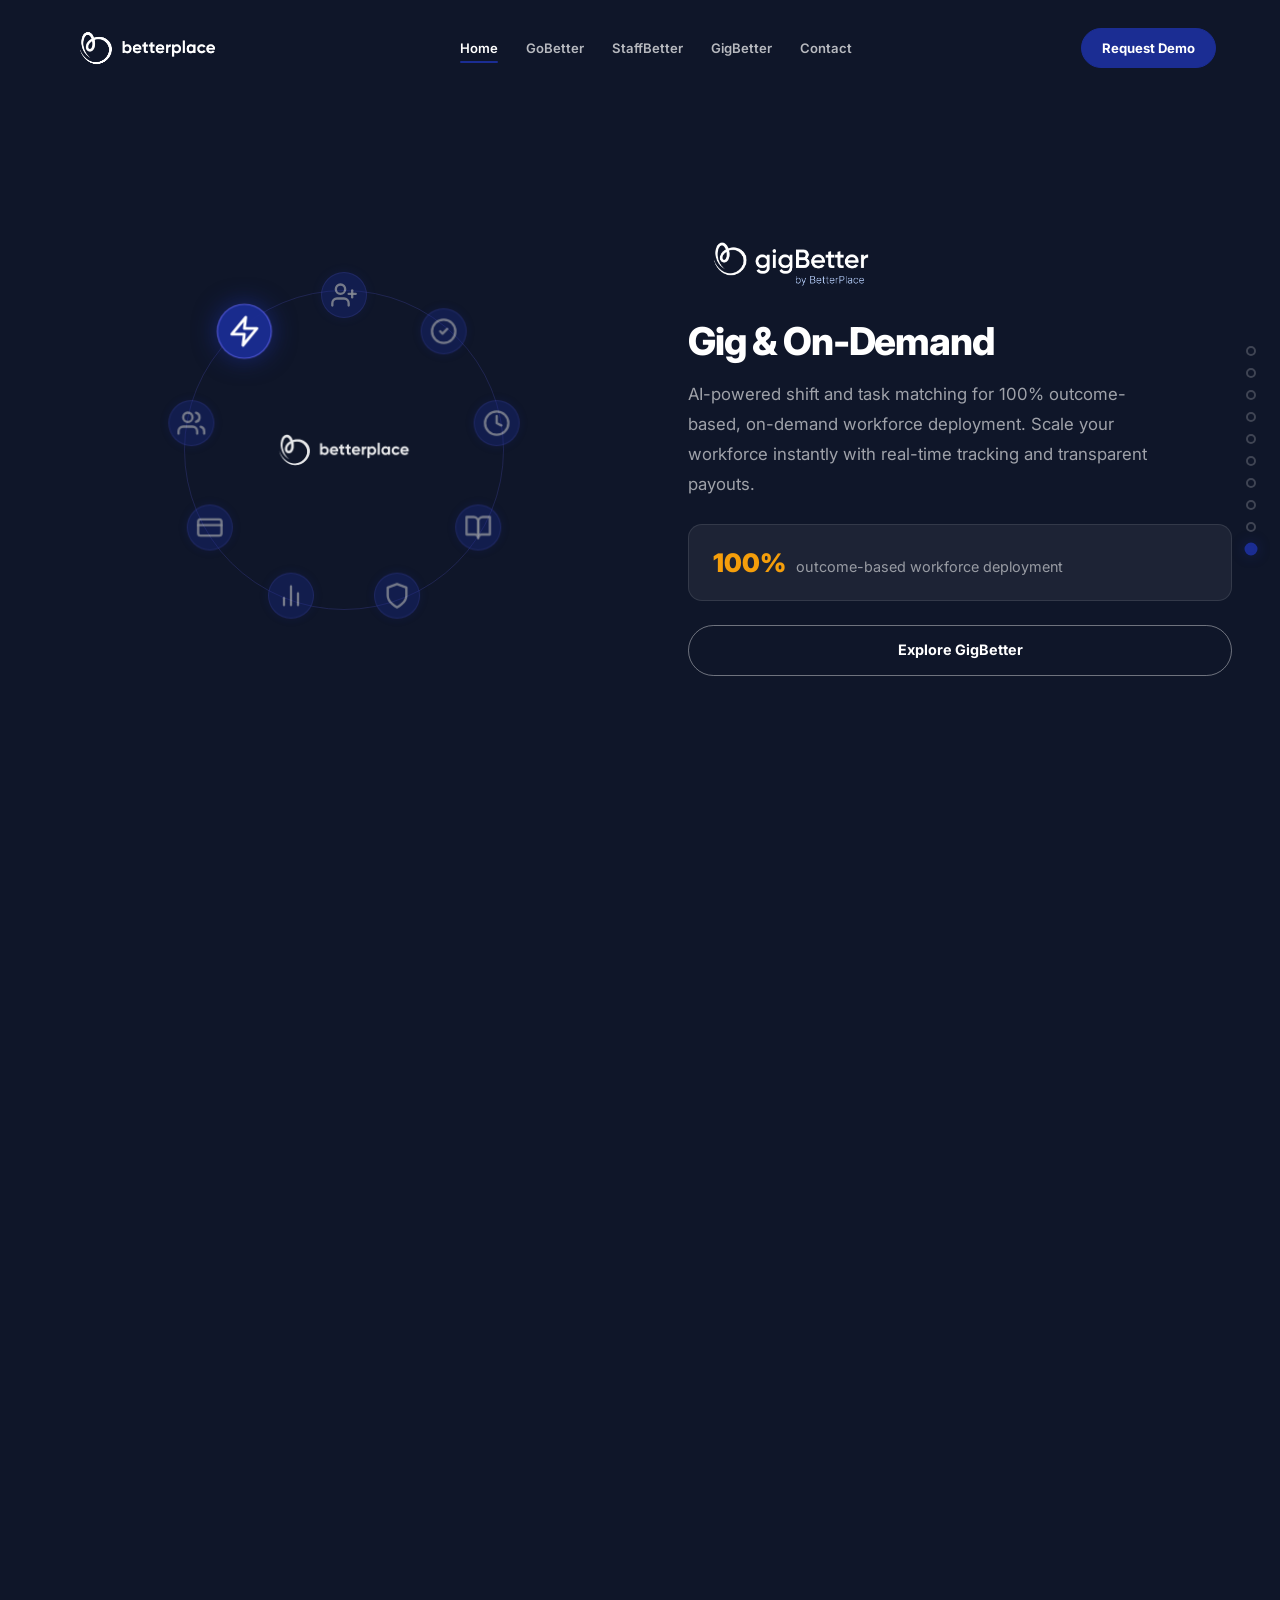
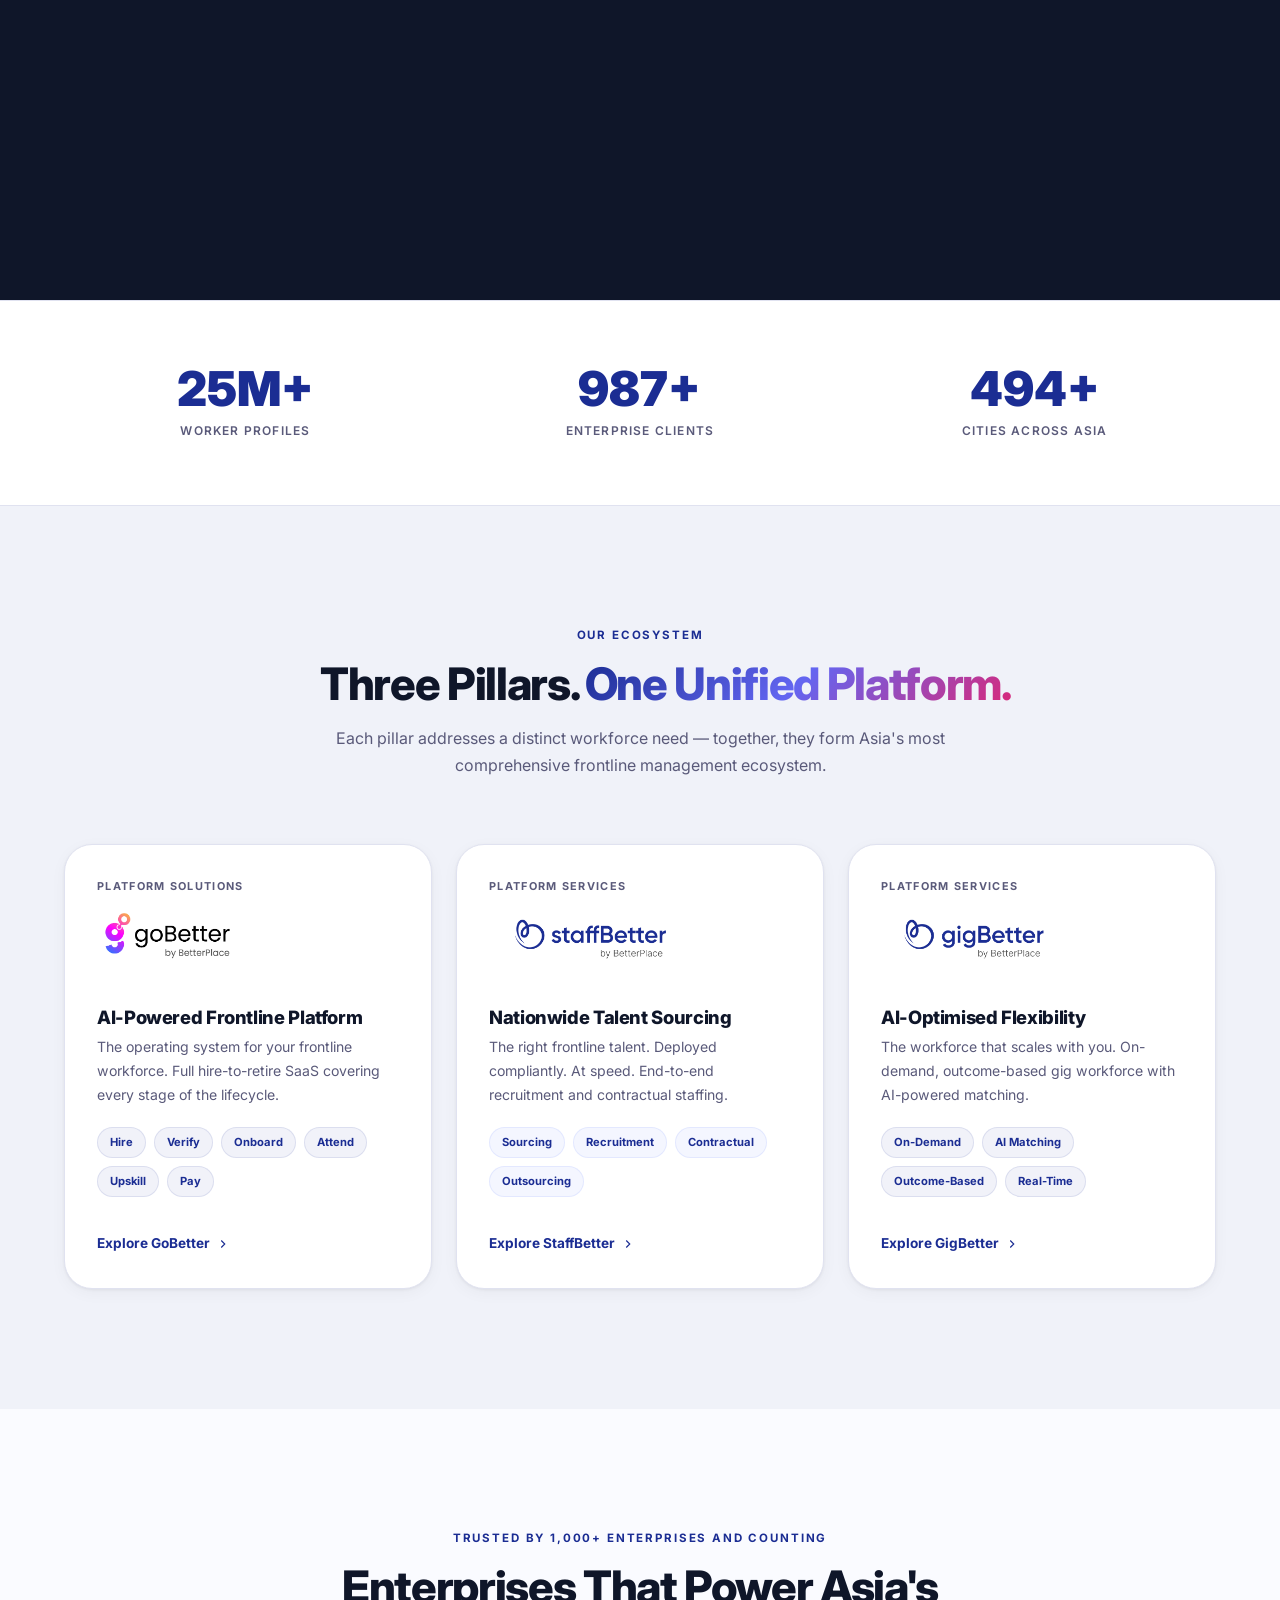
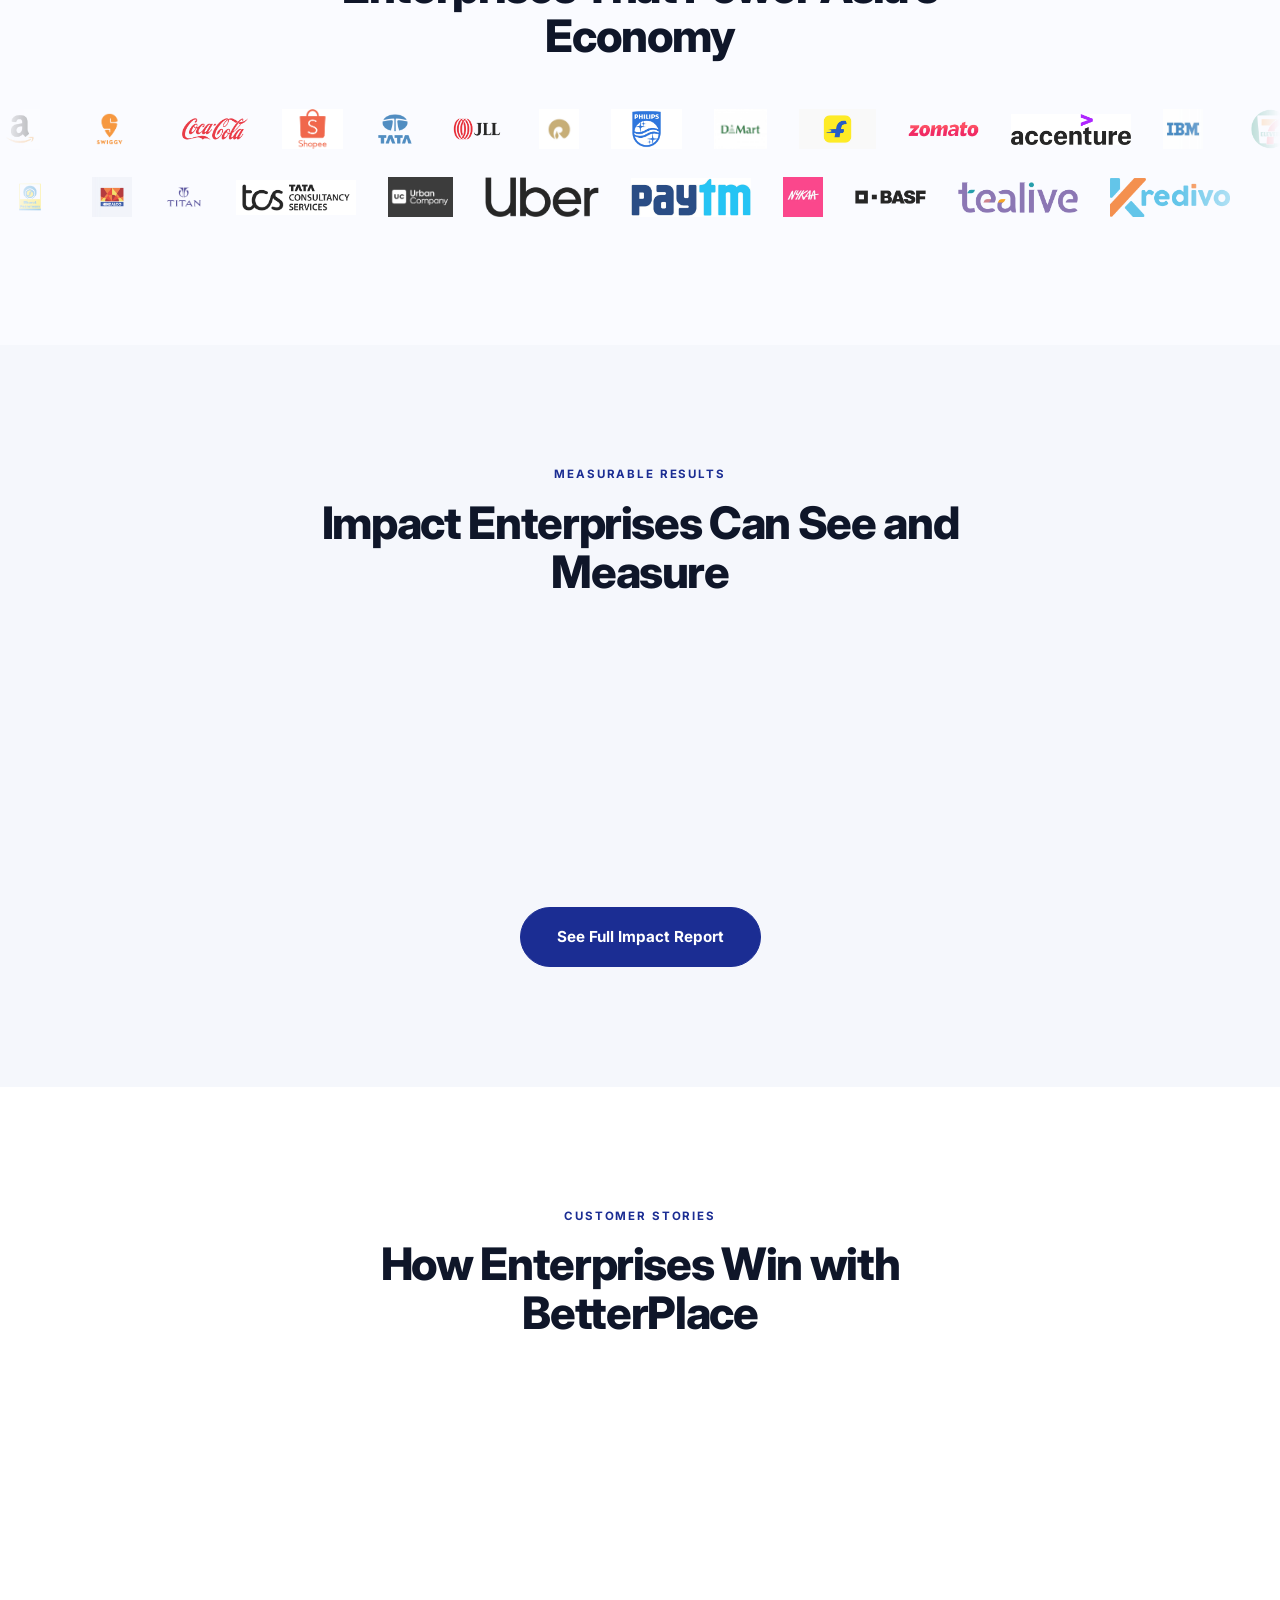
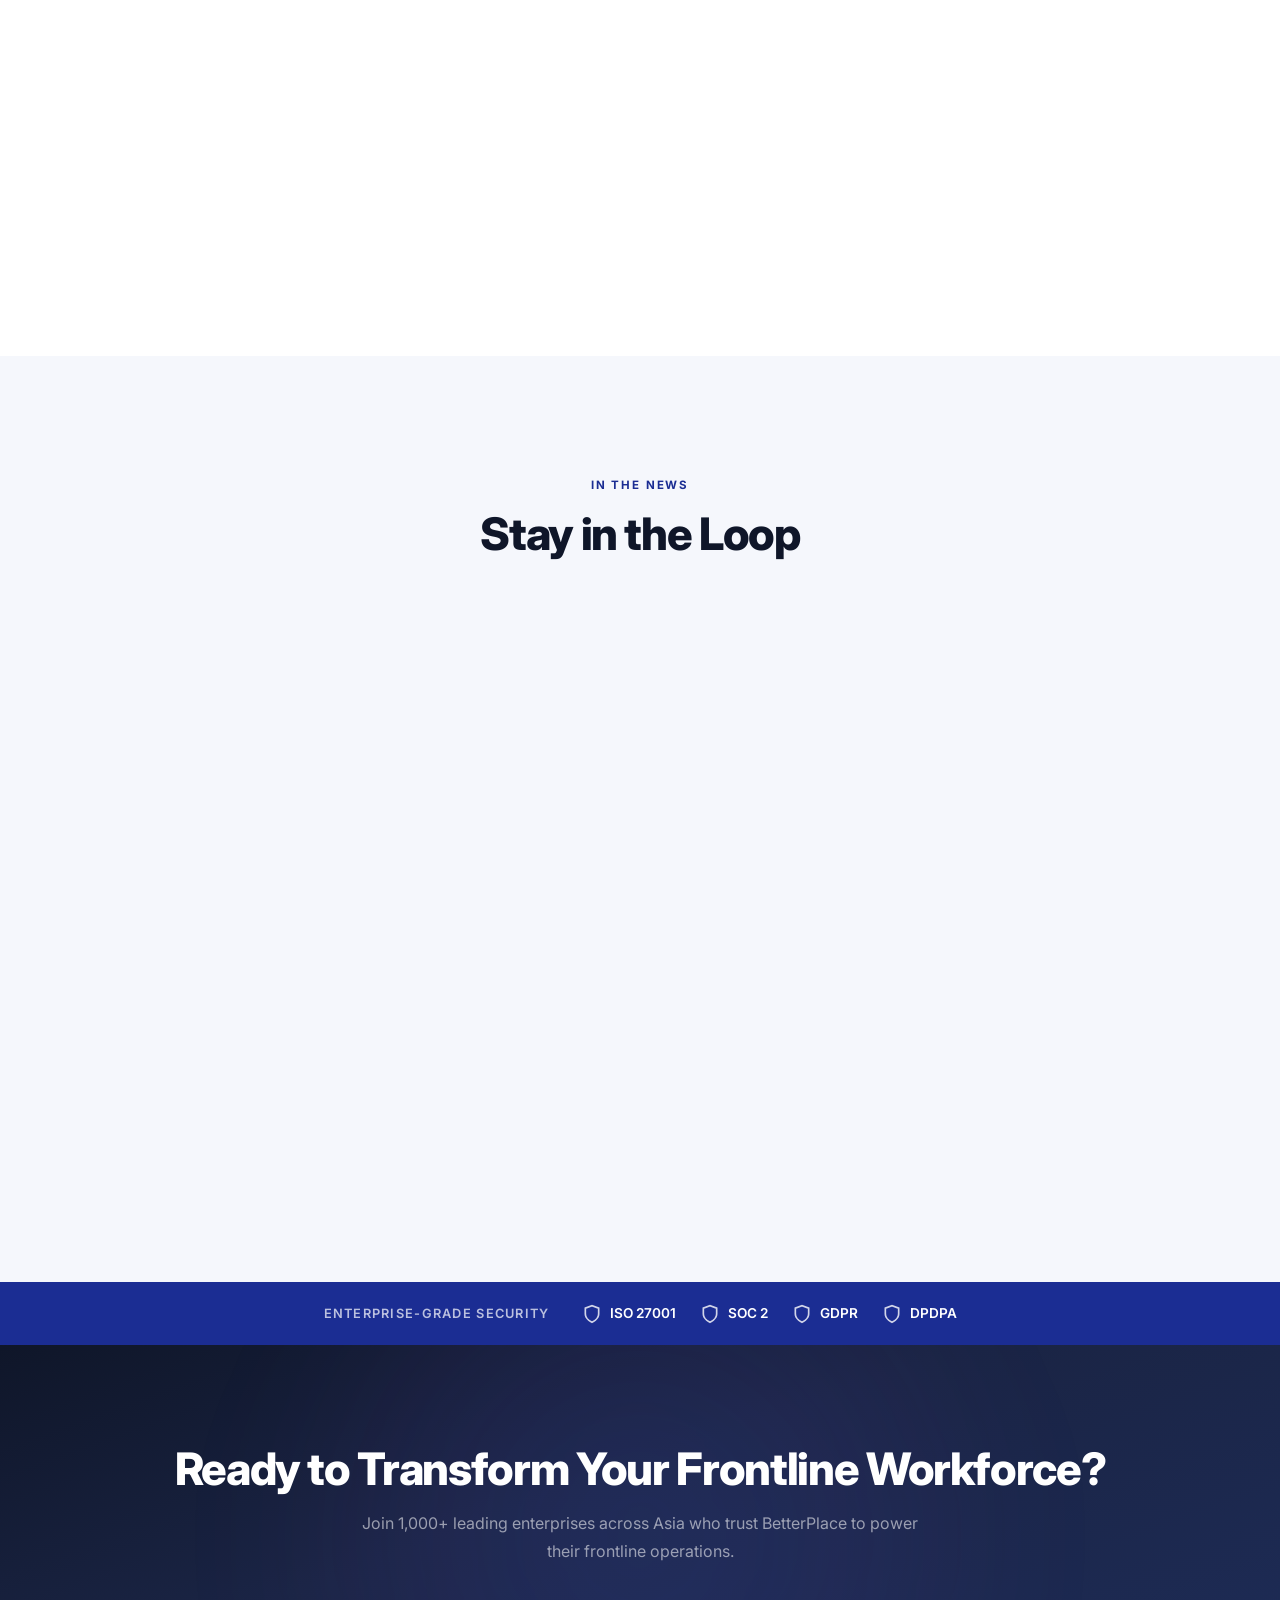
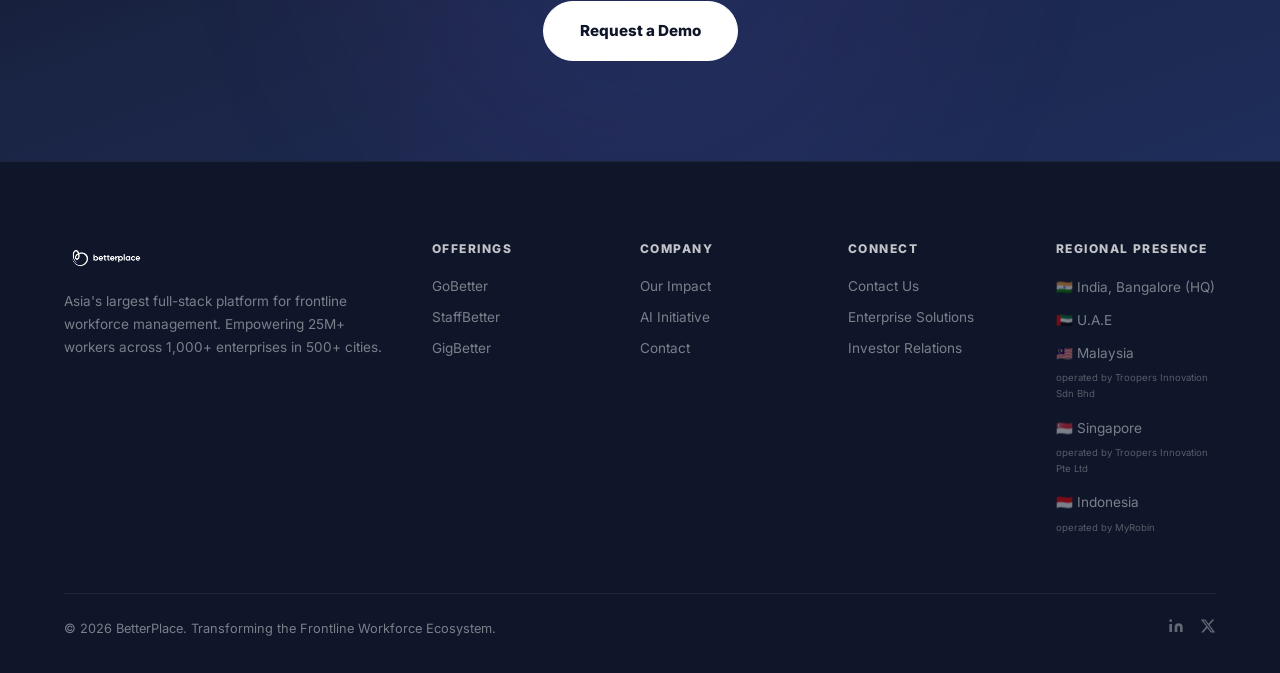
==== commit 7a91a7b4: "Fix orbit: remove Three.js, circular icon nodes, clean center - Remove canvas + 535-line inline Thre" ====
--- a/index.html
+++ b/index.html
@@ -93,7 +93,8 @@
   <div class="orbit-journey__sticky">
     <!-- 3D Orbit (left side) -->
     <div class="orbit-journey__canvas-wrap">
-      <canvas id="orbit-canvas"></canvas>
+      <div class="orbit-ring orbit-ring--outer"></div>
+      <div class="orbit-ring orbit-ring--mid"></div>
       <div class="orbit-labels" id="orbit-labels">
         <div class="orbit-label" data-step="0"><div class="orbit-label__inner"><div class="orbit-label__icon"><svg width="28" height="28" viewBox="0 0 24 24" fill="none" stroke="currentColor" stroke-width="2" stroke-linecap="round" stroke-linejoin="round"><path d="M16 21v-2a4 4 0 0 0-4-4H6a4 4 0 0 0-4 4v2"/><circle cx="9" cy="7" r="4"/><line x1="19" y1="8" x2="19" y2="14"/><line x1="22" y1="11" x2="16" y2="11"/></svg></div><div class="orbit-label__title">Hire &amp; Onboard</div></div></div>
         <div class="orbit-label" data-step="1"><div class="orbit-label__inner"><div class="orbit-label__icon"><svg width="28" height="28" viewBox="0 0 24 24" fill="none" stroke="currentColor" stroke-width="2" stroke-linecap="round" stroke-linejoin="round"><path d="M9 12l2 2 4-4"/><circle cx="12" cy="12" r="10"/></svg></div><div class="orbit-label__title">Verify</div></div></div>
@@ -605,541 +606,7 @@
   </div>
 </footer>
 
-<!-- ===== INLINE JS — MODIFIED ORBIT ONLY ===== -->
-<script>
-/* =====================================================
-   BetterPlace — Homepage V2 (Logo-Shaped Orbit Experiment)
-   Only the ring geometry in setup3DOrbit is changed.
-   Everything else is identical to main.js.
-   ===================================================== */
-
-document.addEventListener('DOMContentLoaded', () => {
-  initNav();
-  initCounters();
-  initCarousel();
-  initSmoothScroll();
-  initFormValidation();
-  initFadeIn();
-  setActiveNavLink();
-  initParticles();
-  init3DOrbit();
-  initOrbitScroll();
-});
-
-/* ----- Navigation ----- */
-function initNav() {
-  const nav = document.querySelector('.nav');
-  if (!nav) return;
-  window.addEventListener('scroll', () => {
-    nav.classList.toggle('scrolled', window.scrollY > 10);
-  }, { passive: true });
-  const hamburger = nav.querySelector('.nav__hamburger');
-  const mobileMenu = nav.querySelector('.nav__mobile');
-  if (hamburger && mobileMenu) {
-    hamburger.addEventListener('click', () => {
-      hamburger.classList.toggle('open');
-      mobileMenu.classList.toggle('open');
-    });
-    mobileMenu.querySelectorAll('a').forEach(link => {
-      link.addEventListener('click', () => {
-        hamburger.classList.remove('open');
-        mobileMenu.classList.remove('open');
-      });
-    });
-  }
-}
-
-/* ----- Set Active Nav Link ----- */
-function setActiveNavLink() {
-  const page = window.location.pathname.split('/').pop() || 'index.html';
-  document.querySelectorAll('.nav__links a, .nav__mobile a').forEach(link => {
-    const href = link.getAttribute('href');
-    if (href === page || (page === '' && href === 'index.html') || (page === 'index.html' && href === 'index.html')) {
-      link.classList.add('active');
-    }
-  });
-}
-
-/* ----- Counter Animation ----- */
-function initCounters() {
-  const counters = document.querySelectorAll('[data-counter]');
-  if (!counters.length) return;
-  const easeOut = (t) => 1 - Math.pow(1 - t, 3);
-  const animateCounter = (el) => {
-    const target = el.dataset.counter;
-    const suffix = el.dataset.suffix || '';
-    const prefix = el.dataset.prefix || '';
-    const duration = 1800;
-    const start = performance.now();
-    const numMatch = target.match(/[\d.]+/);
-    if (!numMatch) { el.textContent = prefix + target + suffix; return; }
-    const targetNum = parseFloat(numMatch[0]);
-    const isDecimal = target.includes('.');
-    const decimals = isDecimal ? (target.split('.')[1] || '').length : 0;
-    const step = (now) => {
-      const elapsed = now - start;
-      const progress = Math.min(elapsed / duration, 1);
-      const current = easeOut(progress) * targetNum;
-      el.textContent = prefix + (isDecimal ? current.toFixed(decimals) : Math.round(current).toLocaleString()) + suffix;
-      if (progress < 1) requestAnimationFrame(step);
-      else el.textContent = prefix + target + suffix;
-    };
-    requestAnimationFrame(step);
-  };
-  const observer = new IntersectionObserver((entries) => {
-    entries.forEach(entry => {
-      if (entry.isIntersecting) { animateCounter(entry.target); observer.unobserve(entry.target); }
-    });
-  }, { threshold: 0.3 });
-  counters.forEach(el => observer.observe(el));
-}
-
-/* ----- Fade In Animation ----- */
-function initFadeIn() {
-  const elements = document.querySelectorAll('.fade-in-up, .fade-in-left, .fade-in-right');
-  if (!elements.length) return;
-  const observer = new IntersectionObserver((entries) => {
-    entries.forEach(entry => {
-      if (entry.isIntersecting) { entry.target.classList.add('visible'); observer.unobserve(entry.target); }
-    });
-  }, { threshold: 0.1, rootMargin: '0px 0px -40px 0px' });
-  elements.forEach(el => observer.observe(el));
-}
-
-/* ----- Carousel ----- */
-function initCarousel() {
-  const wrapper = document.querySelector('.carousel-wrapper');
-  if (!wrapper) return;
-  const track = wrapper.querySelector('.carousel-track');
-  const slides = wrapper.querySelectorAll('.carousel-slide');
-  const dots = document.querySelectorAll('.carousel-dot');
-  const prevBtn = document.querySelector('.carousel-btn--prev');
-  const nextBtn = document.querySelector('.carousel-btn--next');
-  if (!slides.length) return;
-  let current = 0; let autoplayTimer = null; let touchStartX = 0; let isDragging = false;
-  const goTo = (index) => { current = ((index % slides.length) + slides.length) % slides.length; track.style.transform = `translateX(-${current * 100}%)`; dots.forEach((dot, i) => dot.classList.toggle('active', i === current)); };
-  const next = () => goTo(current + 1);
-  const prev = () => goTo(current - 1);
-  const startAutoplay = () => { clearInterval(autoplayTimer); autoplayTimer = setInterval(next, 4500); };
-  const pauseAutoplay = () => clearInterval(autoplayTimer);
-  if (nextBtn) nextBtn.addEventListener('click', () => { next(); startAutoplay(); });
-  if (prevBtn) prevBtn.addEventListener('click', () => { prev(); startAutoplay(); });
-  dots.forEach((dot, i) => { dot.addEventListener('click', () => { goTo(i); startAutoplay(); }); });
-  wrapper.addEventListener('touchstart', (e) => { touchStartX = e.touches[0].clientX; isDragging = true; pauseAutoplay(); }, { passive: true });
-  wrapper.addEventListener('touchend', (e) => { if (!isDragging) return; const diff = touchStartX - e.changedTouches[0].clientX; if (Math.abs(diff) > 50) diff > 0 ? next() : prev(); isDragging = false; startAutoplay(); });
-  wrapper.addEventListener('mouseenter', pauseAutoplay);
-  wrapper.addEventListener('mouseleave', startAutoplay);
-  document.addEventListener('keydown', (e) => { if (e.key === 'ArrowLeft') { prev(); startAutoplay(); } if (e.key === 'ArrowRight') { next(); startAutoplay(); } });
-  goTo(0); startAutoplay();
-}
-
-/* ----- Smooth Scroll ----- */
-function initSmoothScroll() {
-  document.querySelectorAll('a[href^="#"]').forEach(anchor => {
-    anchor.addEventListener('click', (e) => {
-      const target = document.querySelector(anchor.getAttribute('href'));
-      if (!target) return;
-      e.preventDefault();
-      target.scrollIntoView({ behavior: 'smooth', block: 'start' });
-    });
-  });
-}
-
-/* ----- Contact Form Validation ----- */
-function initFormValidation() {
-  const form = document.querySelector('.contact-form form');
-  if (!form) return;
-  const showError = (input, msg) => { clearError(input); input.style.borderColor = '#E53E3E'; const err = document.createElement('span'); err.className = 'form-error'; err.style.cssText = 'color:#E53E3E;font-size:0.8rem;font-weight:600;margin-top:4px;display:block;'; err.textContent = msg; input.parentNode.appendChild(err); };
-  const clearError = (input) => { input.style.borderColor = ''; const existing = input.parentNode.querySelector('.form-error'); if (existing) existing.remove(); };
-  form.addEventListener('submit', (e) => { e.preventDefault(); let valid = true; const required = form.querySelectorAll('[required]'); required.forEach(field => { clearError(field); if (!field.value.trim()) { showError(field, 'This field is required.'); valid = false; } else if (field.type === 'email' && !/^[^\s@]+@[^\s@]+\.[^\s@]+$/.test(field.value)) { showError(field, 'Please enter a valid email address.'); valid = false; } }); if (valid) { const btn = form.querySelector('button[type="submit"]'); const original = btn.textContent; btn.textContent = 'Message Sent!'; btn.style.background = '#10B981'; btn.disabled = true; setTimeout(() => { btn.textContent = original; btn.style.background = ''; btn.disabled = false; form.reset(); }, 3000); } });
-  form.querySelectorAll('input, select, textarea').forEach(field => { field.addEventListener('input', () => clearError(field)); });
-}
-
-/* ----- Floating Particles ----- */
-function initParticles() {
-  const container = document.getElementById('particles');
-  if (!container) return;
-  const count = 25;
-  for (let i = 0; i < count; i++) {
-    const p = document.createElement('div');
-    p.className = 'particle';
-    p.style.left = Math.random() * 100 + '%';
-    p.style.animationDuration = (8 + Math.random() * 12) + 's';
-    p.style.animationDelay = (Math.random() * 10) + 's';
-    p.style.width = (2 + Math.random() * 3) + 'px';
-    p.style.height = p.style.width;
-    p.style.opacity = (0.15 + Math.random() * 0.35);
-    const colors = ['rgba(74,108,247,0.6)','rgba(139,92,246,0.5)','rgba(236,72,153,0.4)','rgba(16,185,129,0.4)','rgba(255,255,255,0.4)'];
-    p.style.background = colors[Math.floor(Math.random() * colors.length)];
-    container.appendChild(p);
-  }
-}
-
-/* =====================================================
-   SCROLL-DRIVEN ORBIT INTERACTION (unchanged)
-   ===================================================== */
-let orbitActiveStep = -1;
-
-function initOrbitScroll() {
-  const journey = document.getElementById('orbit-journey');
-  if (!journey) return;
-  const triggers = journey.querySelectorAll('.orbit-journey__trigger');
-  const infoPanels = document.querySelectorAll('.orbit-step-info');
-  const labels = document.querySelectorAll('.orbit-label');
-  const dots = document.querySelectorAll('.orbit-progress-dot');
-  const bgLayers = document.querySelectorAll('.orbit-bg-layer');
-  const scrollHint = document.getElementById('orbit-scroll-hint');
-
-  function setActiveStep(step) {
-    if (step === orbitActiveStep) return;
-    orbitActiveStep = step;
-    infoPanels.forEach(panel => { const pStep = parseInt(panel.dataset.step); panel.classList.toggle('active', pStep === step); });
-    labels.forEach(label => { const lStep = parseInt(label.dataset.step); label.classList.toggle('active', lStep === step); });
-    dots.forEach(dot => { const dStep = parseInt(dot.dataset.step); dot.classList.toggle('active', dStep === step); });
-    bgLayers.forEach(layer => { const bgStep = parseInt(layer.dataset.bg); layer.classList.toggle('active', bgStep === step); });
-    if (scrollHint && step !== -1) scrollHint.classList.add('hidden');
-    else if (scrollHint && step === -1) scrollHint.classList.remove('hidden');
-  }
-
-  const observer = new IntersectionObserver((entries) => {
-    entries.forEach(entry => { if (entry.isIntersecting) { setActiveStep(parseInt(entry.target.dataset.trigger)); } });
-  }, { root: null, threshold: 0.5 });
-  triggers.forEach(trigger => observer.observe(trigger));
-
-  const orbitBg = document.getElementById('orbit-bg');
-  const particlesEl = document.querySelector('.orbit-journey__particles');
-  if (orbitBg) {
-    const sectionObserver = new IntersectionObserver((entries) => {
-      entries.forEach(entry => { orbitBg.style.opacity = entry.isIntersecting ? '1' : '0'; if (particlesEl) particlesEl.style.opacity = entry.isIntersecting ? '1' : '0'; });
-    }, { threshold: 0 });
-    sectionObserver.observe(journey);
-  }
-
-  dots.forEach(dot => {
-    dot.addEventListener('click', () => {
-      const step = parseInt(dot.dataset.step);
-      const triggerIdx = step + 1;
-      const targetTrigger = triggers[triggerIdx];
-      if (targetTrigger) targetTrigger.scrollIntoView({ behavior: 'smooth', block: 'center' });
-    });
-  });
-  setActiveStep(-1);
-
-  // Double-click on orbit canvas area to skip to content
-  const canvasWrap = document.querySelector('.orbit-journey__canvas-wrap');
-  if (canvasWrap) {
-    canvasWrap.style.cursor = 'pointer';
-    canvasWrap.addEventListener('dblclick', () => {
-      const target = document.getElementById('content-start');
-      if (target) target.scrollIntoView({ behavior: 'smooth', block: 'start' });
-    });
-  }
-}
-
-/* =====================================================
-   3D ORBIT — LOGO-SHAPED RING GEOMETRY (V2 EXPERIMENT)
-
-   Ring layout maps to the BetterPlace logomark:
-     Ring 1 (solid)  → Large body circle — the dominant "b" shape
-     Ring 2 (dashed) → Small head circle — upper-left overlap
-     Ring 3 (dashed) → Sweeping tail arc — lower-left flourish
-
-   Node positions & scroll behaviour are UNCHANGED.
-   ===================================================== */
-function init3DOrbit() {
-  const canvas = document.getElementById('orbit-canvas');
-  if (!canvas) return;
-  const script = document.createElement('script');
-  script.src = 'https://cdnjs.cloudflare.com/ajax/libs/three.js/r128/three.min.js';
-  script.onload = () => setup3DOrbit(canvas);
-  document.head.appendChild(script);
-}
-
-function setup3DOrbit(canvas) {
-  const container = canvas.parentElement;
-  let width = container.clientWidth;
-  let height = container.clientHeight;
-
-  const scene = new THREE.Scene();
-  const camera = new THREE.PerspectiveCamera(50, width / height, 0.1, 1000);
-  camera.position.set(0, 2.5, 9);
-  camera.lookAt(0, 0, 0);
-
-  const renderer = new THREE.WebGLRenderer({ canvas, antialias: true, alpha: true });
-  renderer.setSize(width, height);
-  renderer.setPixelRatio(Math.min(window.devicePixelRatio, 2));
-  renderer.setClearColor(0x000000, 0);
-
-  // Colors — BetterPlace brand secondary palette
-  const blue = new THREE.Color(0x1B2D93);
-  const chutney = new THREE.Color(0xABD354);
-  const kaveri = new THREE.Color(0x32CAD4);
-  const litchi = new THREE.Color(0xF375AA);
-  const taxi = new THREE.Color(0xFFC401);
-  const mausambi = new THREE.Color(0xFF9518);
-
-  // Lights
-  scene.add(new THREE.AmbientLight(0xffffff, 0.5));
-  const pl1 = new THREE.PointLight(0x3D5AF1, 2.0, 25);
-  pl1.position.set(3, 3, 3);
-  scene.add(pl1);
-  const pl2 = new THREE.PointLight(0x3D5AF1, 1.2, 20);
-  pl2.position.set(-3, -2, 2);
-  scene.add(pl2);
-  const pl3 = new THREE.PointLight(0xF59E0B, 0.6, 18);
-  pl3.position.set(0, 4, -3);
-  scene.add(pl3);
-
-  // Central wireframe sphere (unchanged)
-  const hubGeo = new THREE.SphereGeometry(1.4, 28, 28);
-  const hubMat = new THREE.MeshBasicMaterial({ color: 0x6B8CFF, wireframe: true, transparent: true, opacity: 0.25 });
-  const hub = new THREE.Mesh(hubGeo, hubMat);
-  scene.add(hub);
-
-  const glowGeo = new THREE.SphereGeometry(1.35, 32, 32);
-  const glowMat = new THREE.MeshBasicMaterial({ color: 0x3D5AF1, transparent: true, opacity: 0.08 });
-  const glow = new THREE.Mesh(glowGeo, glowMat);
-  scene.add(glow);
-
-  // =====================================================
-  // V2: LOGO-SHAPED ORBIT RINGS
-  // =====================================================
-  // Creates a ring with multiple overlapping lines for visible thickness
-  function makeRing(radius, tiltX, tiltZ, color, opacity, dashed) {
-    const group = new THREE.Group();
-    const offsets = [0, 0.015, -0.015]; // 3 passes for thickness
-
-    offsets.forEach(offset => {
-      const pts = [];
-      for (let i = 0; i <= 256; i++) {
-        const a = (i / 256) * Math.PI * 2;
-        pts.push(new THREE.Vector3(Math.cos(a) * (radius + offset), 0, Math.sin(a) * (radius + offset)));
-      }
-      const geo = new THREE.BufferGeometry().setFromPoints(pts);
-      const mat = dashed
-        ? new THREE.LineDashedMaterial({ color, transparent: true, opacity, dashSize: 0.2, gapSize: 0.12 })
-        : new THREE.LineBasicMaterial({ color, transparent: true, opacity });
-      const line = new THREE.Line(geo, mat);
-      if (dashed) line.computeLineDistances();
-      group.add(line);
-    });
-
-    group.rotation.x = tiltX;
-    group.rotation.z = tiltZ;
-    return group;
-  }
-
-  // -------------------------------------------------------
-  // LOGO GEOMETRY — matching the BetterPlace logomark:
-  //   Large circle (body) centered
-  //   Small circle (head) overlapping at ~10 o'clock edge
-  //   Wide arc (tail) sweeping from junction down-left
-  //
-  // All rings share similar face-on tilt so the logo reads
-  // clearly from the camera's perspective (0, 2.5, 9).
-  // -------------------------------------------------------
-
-  // Ring 1 — LARGE BODY CIRCLE
-  // The dominant circle of the logomark
-  const ring1 = makeRing(3.0, Math.PI * 0.42, Math.PI * 0.04, 0x6B8CFF, 0.45, false);
-  ring1.position.set(0.3, -0.3, 0);
-
-  // Ring 2 — SMALL HEAD CIRCLE
-  // ~40% size of ring 1, placed at the upper-left EDGE of ring 1
-  // so it overlaps, just like the logo (not floating separately)
-  const ring2 = makeRing(1.15, Math.PI * 0.40, -Math.PI * 0.06, 0x4A6CF7, 0.38, false);
-  ring2.position.set(-1.6, 1.9, 0.15);
-
-  // Ring 3 — SWEEPING TAIL ARC
-  // Wide arc from the junction of rings 1+2, sweeping down-left
-  // Flatter tilt so it reads as a swoosh rather than a full circle
-  const ring3 = makeRing(4.8, Math.PI * 0.22, -Math.PI * 0.2, 0xF59E0B, 0.28, true);
-  ring3.position.set(-2.0, -1.3, -0.4);
-
-  scene.add(ring1, ring2, ring3);
-
-  // Node data — UNCHANGED from original
-  const nodeColors = [chutney, kaveri, litchi, taxi, kaveri, litchi, taxi, mausambi, mausambi];
-  const nodeData = [
-    { ring: 1, angle: 0 },
-    { ring: 1, angle: Math.PI * (2/6) },
-    { ring: 1, angle: Math.PI * (4/6) },
-    { ring: 1, angle: Math.PI * (6/6) },
-    { ring: 1, angle: Math.PI * (8/6) },
-    { ring: 1, angle: Math.PI * (10/6) },
-    { ring: 2, angle: 0 },
-    { ring: 2, angle: Math.PI * (2/3) },
-    { ring: 2, angle: Math.PI * (4/3) },
-  ];
-
-  // Node meshes (unchanged)
-  const nodeMeshes = [];
-  const nodeGlows = [];
-  nodeData.forEach((data, i) => {
-    const geo = new THREE.SphereGeometry(0.22, 16, 16);
-    const mat = new THREE.MeshPhongMaterial({ color: nodeColors[i], emissive: nodeColors[i], emissiveIntensity: 0.4, transparent: true, opacity: 0.8 });
-    const mesh = new THREE.Mesh(geo, mat);
-    scene.add(mesh);
-    nodeMeshes.push(mesh);
-    const spriteMat = new THREE.SpriteMaterial({ color: nodeColors[i], transparent: true, opacity: 0 });
-    const sprite = new THREE.Sprite(spriteMat);
-    sprite.scale.set(0, 0, 0);
-    scene.add(sprite);
-    nodeGlows.push(sprite);
-  });
-
-  // Connection lines (unchanged)
-  const lineMeshes = [];
-  nodeData.forEach((_, i) => {
-    const lineGeo = new THREE.BufferGeometry();
-    lineGeo.setAttribute('position', new THREE.BufferAttribute(new Float32Array(6), 3));
-    const lineMat = new THREE.LineBasicMaterial({ color: nodeColors[i], transparent: true, opacity: 0.06 });
-    const line = new THREE.Line(lineGeo, lineMat);
-    scene.add(line);
-    lineMeshes.push(line);
-  });
-
-  // Floating particles (unchanged)
-  const particles = [];
-  for (let i = 0; i < 60; i++) {
-    const geo = new THREE.SphereGeometry(0.02 + Math.random() * 0.03, 6, 6);
-    const colors = [0xABD354, 0x32CAD4, 0xF375AA, 0xFFC401, 0xFF9518, 0xFFFFFF];
-    const mat = new THREE.MeshBasicMaterial({ color: colors[Math.floor(Math.random() * colors.length)], transparent: true, opacity: 0.15 + Math.random() * 0.35 });
-    const mesh = new THREE.Mesh(geo, mat);
-    const dist = 1.5 + Math.random() * 4;
-    const theta = Math.random() * Math.PI * 2;
-    const phi = (Math.random() - 0.5) * Math.PI * 0.6;
-    mesh.position.set(Math.cos(theta) * Math.cos(phi) * dist, Math.sin(phi) * dist * 0.5, Math.sin(theta) * Math.cos(phi) * dist);
-    mesh.userData = { dist, theta, phi, speed: 0.0003 + Math.random() * 0.0015, yOsc: Math.random() * Math.PI * 2 };
-    scene.add(mesh);
-    particles.push(mesh);
-  }
-
-  // Labels (unchanged)
-  const labelsContainer = document.getElementById('orbit-labels');
-
-  // getNodePosition — UNCHANGED (nodes follow their own orbital math)
-  function getNodePosition(i, time) {
-    const d = nodeData[i];
-    const ringRadius = d.ring === 1 ? 3.5 : 4.2;
-    const tiltX = d.ring === 1 ? Math.PI * 0.35 : Math.PI * 0.45;
-    const tiltZ = d.ring === 1 ? 0 : Math.PI * 0.15;
-    const speed = d.ring === 1 ? 0.08 : 0.06;
-    const angle = d.angle + time * speed;
-    let x = Math.cos(angle) * ringRadius;
-    let y = 0;
-    let z = Math.sin(angle) * ringRadius;
-    const cX = Math.cos(tiltX), sX = Math.sin(tiltX);
-    const y1 = y * cX - z * sX;
-    const z1 = y * sX + z * cX;
-    y = y1; z = z1;
-    const cZ = Math.cos(tiltZ), sZ = Math.sin(tiltZ);
-    const x2 = x * cZ - y * sZ;
-    const y2 = x * sZ + y * cZ;
-    x = x2; y = y2;
-    const ringYRot = time * (d.ring === 1 ? 0.08 : -0.06);
-    const cY = Math.cos(ringYRot), sY = Math.sin(ringYRot);
-    const rx = x * cY + z * sY;
-    const rz = -x * sY + z * cY;
-    return { x: rx, y, z: rz };
-  }
-
-  function updateLabels(time) {
-    if (!labelsContainer) return;
-    const labels = labelsContainer.querySelectorAll('.orbit-label');
-    labels.forEach((label, i) => {
-      if (i >= nodeMeshes.length) return;
-      const pos = nodeMeshes[i].position.clone();
-      pos.project(camera);
-      const lx = (pos.x * 0.5 + 0.5) * width;
-      const ly = (-pos.y * 0.5 + 0.5) * height;
-      const depth = pos.z;
-      label.style.left = lx + 'px';
-      label.style.top = ly + 'px';
-      const isActive = label.classList.contains('active');
-      const depthOpacity = depth < 1 ? (0.3 + (1 - depth) * 0.7) : 0.2;
-      label.style.opacity = isActive ? 1 : depthOpacity;
-      const depthScale = depth < 1 ? (0.65 + (1 - depth) * 0.35) : 0.5;
-      label.querySelector('.orbit-label__inner').style.transform = isActive ? `scale(1.15)` : `scale(${depthScale})`;
-    });
-  }
-
-  // Animation loop
-  let time = 0;
-  const smoothPositions = nodeData.map((_, i) => { const p = getNodePosition(i, 0); return { x: p.x, y: p.y, z: p.z }; });
-  const SNAP_LERP = 0.045;
-  const SNAP_TARGET = { x: 2.2, y: 1.2, z: 3.0 };
-
-  function animate() {
-    requestAnimationFrame(animate);
-    time += 0.004;
-
-    // Hub rotation (unchanged)
-    hub.rotation.y = time * 0.12;
-    hub.rotation.x = 0.1;
-    glow.rotation.y = time * 0.08;
-
-    // =====================================================
-    // V2: Ring rotations — each ring spins independently
-    // but the speed/direction matches their logo role
-    // =====================================================
-    // All three rings rotate in sync (same direction, similar speed)
-    // so the logo silhouette holds together as they spin
-    ring1.rotation.y = time * 0.05;
-    ring2.rotation.y = time * 0.05;   // matches ring 1 to stay overlapping
-    ring3.rotation.y = time * 0.035;  // slightly slower for subtle parallax
-
-    // Update nodes (unchanged)
-    nodeData.forEach((_, i) => {
-      const orbitPos = getNodePosition(i, time);
-      const isActive = (orbitActiveStep === i);
-      const tx = isActive ? SNAP_TARGET.x : orbitPos.x;
-      const ty = isActive ? SNAP_TARGET.y : orbitPos.y;
-      const tz = isActive ? SNAP_TARGET.z : orbitPos.z;
-      const sp = smoothPositions[i];
-      const lerpSpeed = isActive ? SNAP_LERP : SNAP_LERP * 2;
-      sp.x += (tx - sp.x) * lerpSpeed;
-      sp.y += (ty - sp.y) * lerpSpeed;
-      sp.z += (tz - sp.z) * lerpSpeed;
-      nodeMeshes[i].position.set(sp.x, sp.y, sp.z);
-      nodeGlows[i].position.copy(nodeMeshes[i].position);
-      nodeMeshes[i].material.emissiveIntensity = isActive ? 1.2 : 0.4;
-      nodeMeshes[i].material.opacity = isActive ? 1 : 0.6;
-      nodeMeshes[i].scale.setScalar(isActive ? 1.5 : 1);
-      nodeGlows[i].material.opacity = 0;
-      nodeGlows[i].scale.setScalar(0);
-      const positions = lineMeshes[i].geometry.attributes.position.array;
-      positions[0] = 0; positions[1] = 0; positions[2] = 0;
-      positions[3] = sp.x; positions[4] = sp.y; positions[5] = sp.z;
-      lineMeshes[i].geometry.attributes.position.needsUpdate = true;
-      lineMeshes[i].material.opacity = isActive ? 0.2 : 0.04;
-    });
-
-    // Floating particles (unchanged)
-    particles.forEach(p => {
-      p.userData.theta += p.userData.speed;
-      p.userData.yOsc += 0.002;
-      const d = p.userData.dist;
-      const th = p.userData.theta;
-      const ph = p.userData.phi;
-      p.position.set(Math.cos(th) * Math.cos(ph) * d, Math.sin(ph) * d * 0.5 + Math.sin(p.userData.yOsc) * 0.12, Math.sin(th) * Math.cos(ph) * d);
-    });
-
-    glowMat.opacity = 0.08 + Math.sin(time * 2) * 0.04;
-    updateLabels(time);
-    renderer.render(scene, camera);
-  }
-
-  animate();
-
-  window.addEventListener('resize', () => {
-    width = container.clientWidth;
-    height = container.clientHeight;
-    camera.aspect = width / height;
-    camera.updateProjectionMatrix();
-    renderer.setSize(width, height);
-  });
-}
-</script>
+<script src="js/main.js"></script>
+<script src="js/particles.js"></script>
 </body>
 </html>
--- a/css/styles.css
+++ b/css/styles.css
@@ -476,16 +476,9 @@
   width: 320px; height: 320px;
   border: 1px solid rgba(99,102,241,0.2);
   transform: translate(-50%,-50%);
-  animation: orbit-spin 40s linear infinite;
 }
 .orbit-ring--mid {
-  width: 200px; height: 200px;
-  border: 1px solid rgba(27,45,147,0.35);
-  transform: translate(-50%,-50%);
-}
-@keyframes orbit-spin {
-  from { transform: translate(-50%,-50%) rotate(0deg); }
-  to   { transform: translate(-50%,-50%) rotate(360deg); }
+  display: none;
 }
 
 /* Orbit overlay labels */
@@ -518,60 +511,54 @@
 .orbit-label[data-step="7"] { transform: translate(-50%,-50%) rotate(190deg) translateX(155px) rotate(-190deg); }
 .orbit-label[data-step="8"] { transform: translate(-50%,-50%) rotate(230deg) translateX(155px) rotate(-230deg); }
 .orbit-label__inner {
-  display: flex;
-  flex-direction: column;
-  align-items: center;
-  gap: 4px;
-  padding: 0;
-  background: none;
-  border: none;
-  box-shadow: none;
+  width: 46px;
+  height: 46px;
+  border-radius: 50%;
+  background: rgba(27,45,147,0.7);
+  border: 1.5px solid rgba(99,102,241,0.35);
+  display: flex;
+  align-items: center;
+  justify-content: center;
+  box-shadow: 0 0 10px rgba(27,45,147,0.35);
+  transition: background 0.3s, border-color 0.3s, box-shadow 0.3s;
 }
 .orbit-label.active .orbit-label__inner {
-  transform: scale(1.15);
+  background: rgba(27,45,147,0.95);
+  border-color: rgba(99,102,241,0.75);
+  box-shadow: 0 0 20px rgba(27,45,147,0.7);
+  transform: scale(1.2);
 }
 .orbit-label__icon {
   display: flex;
   align-items: center;
   justify-content: center;
-  color: inherit;
+  color: rgba(255,255,255,0.85);
+}
+.orbit-label.active .orbit-label__icon {
+  color: #fff;
 }
 .orbit-label__icon svg {
   flex-shrink: 0;
 }
 .orbit-label__title {
-  display: block;
-  font-size: 0.58rem;
-  color: rgba(255,255,255,0.7);
-  white-space: nowrap;
-  margin-top: 2px;
-}
-
-/* Orbit point icon colours — dark on bright node bg for visibility */
-.orbit-label .orbit-label__icon { color: rgba(0,0,0,0.6); }
-.orbit-label.active .orbit-label__icon { color: rgba(0,0,0,0.85); }
-
-/* Hub label (center) — circular hub with logo */
+  display: none;
+}
+
+/* Hub label (center) — logo only */
 .orbit-hub-label {
   position: absolute;
   top: 50%;
   left: 50%;
-  width: 100px; height: 100px;
-  border-radius: 50%;
-  background: rgba(27,45,147,0.85);
-  border: 2px solid rgba(99,102,241,0.45);
-  display: flex; align-items: center; justify-content: center;
-  box-shadow: 0 0 40px rgba(27,45,147,0.55);
   transform: translate(-50%, -50%);
   z-index: 4;
   text-align: center;
   pointer-events: none;
 }
 .orbit-hub-label img {
-  width: 68px;
+  width: 160px;
   height: auto;
   filter: brightness(0) invert(1);
-  opacity: 0.85;
+  opacity: 0.9;
 }
 
 /* Info panel (right side) */
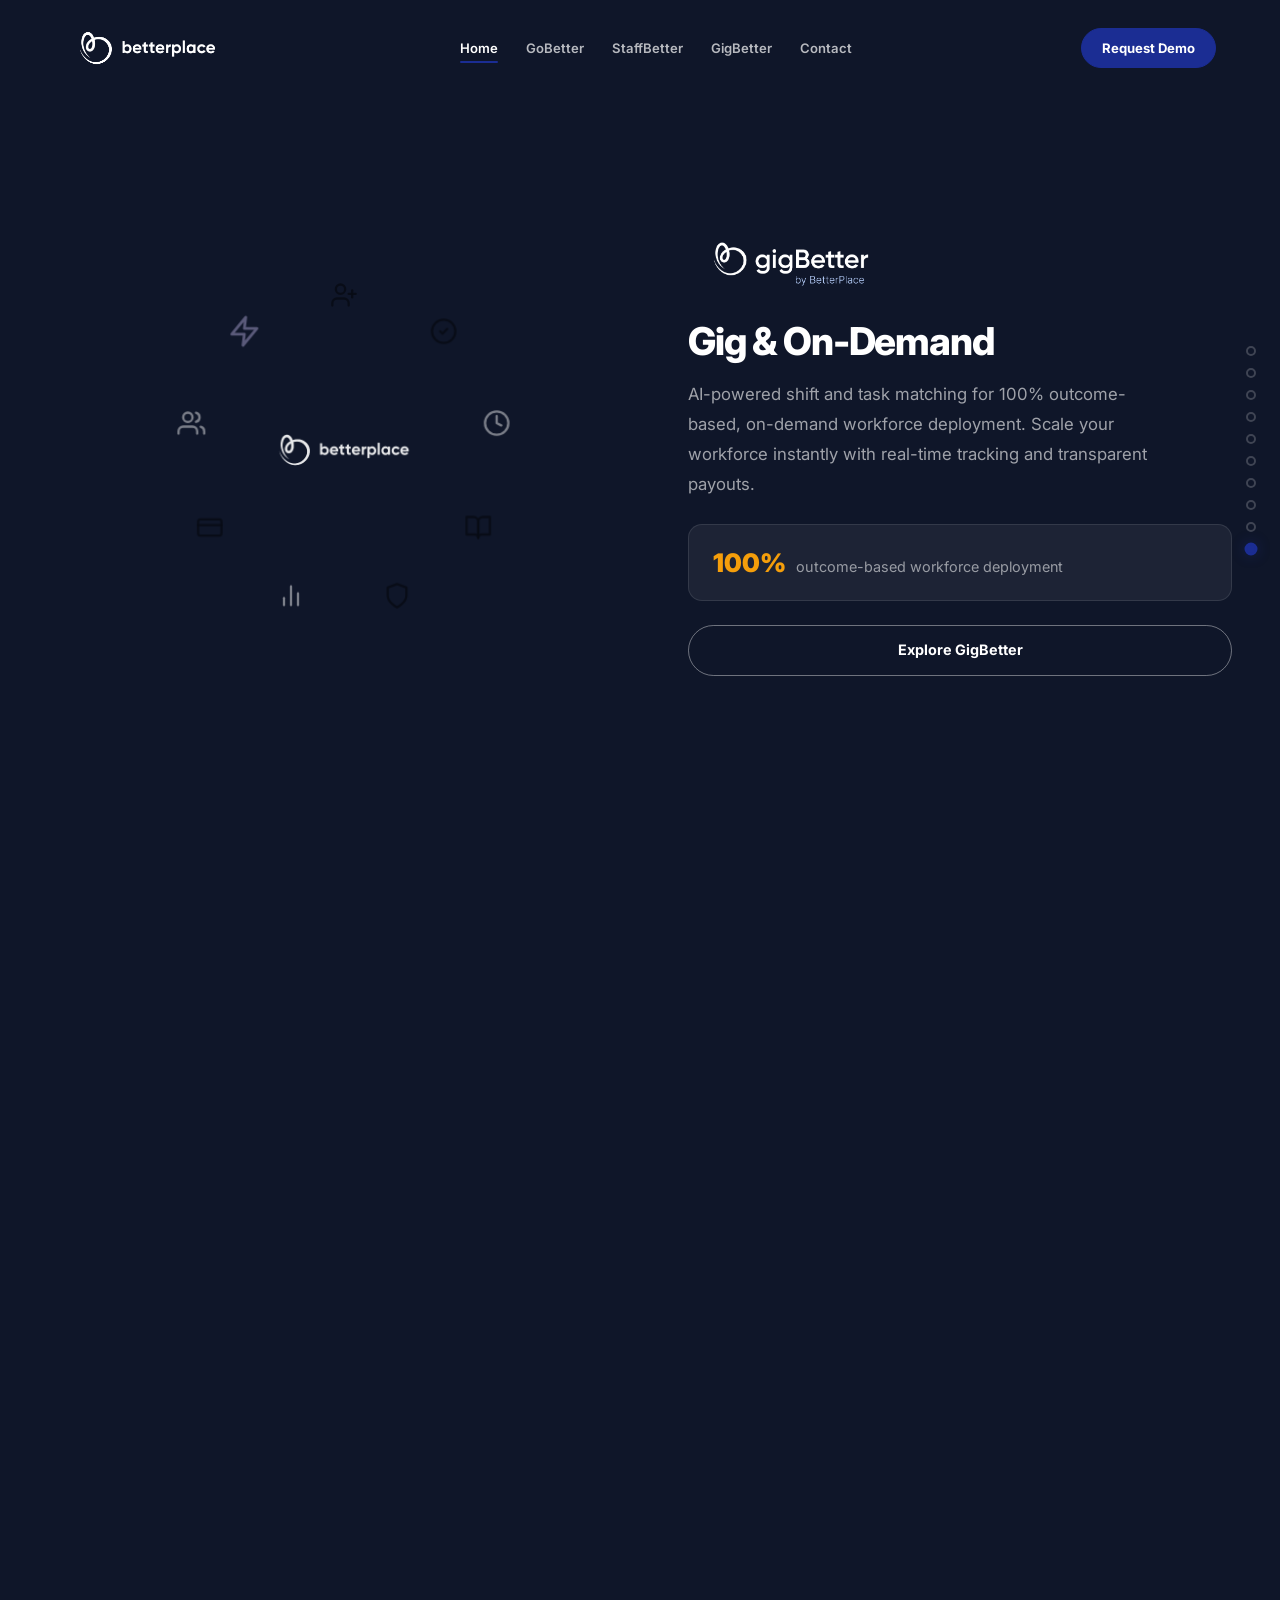
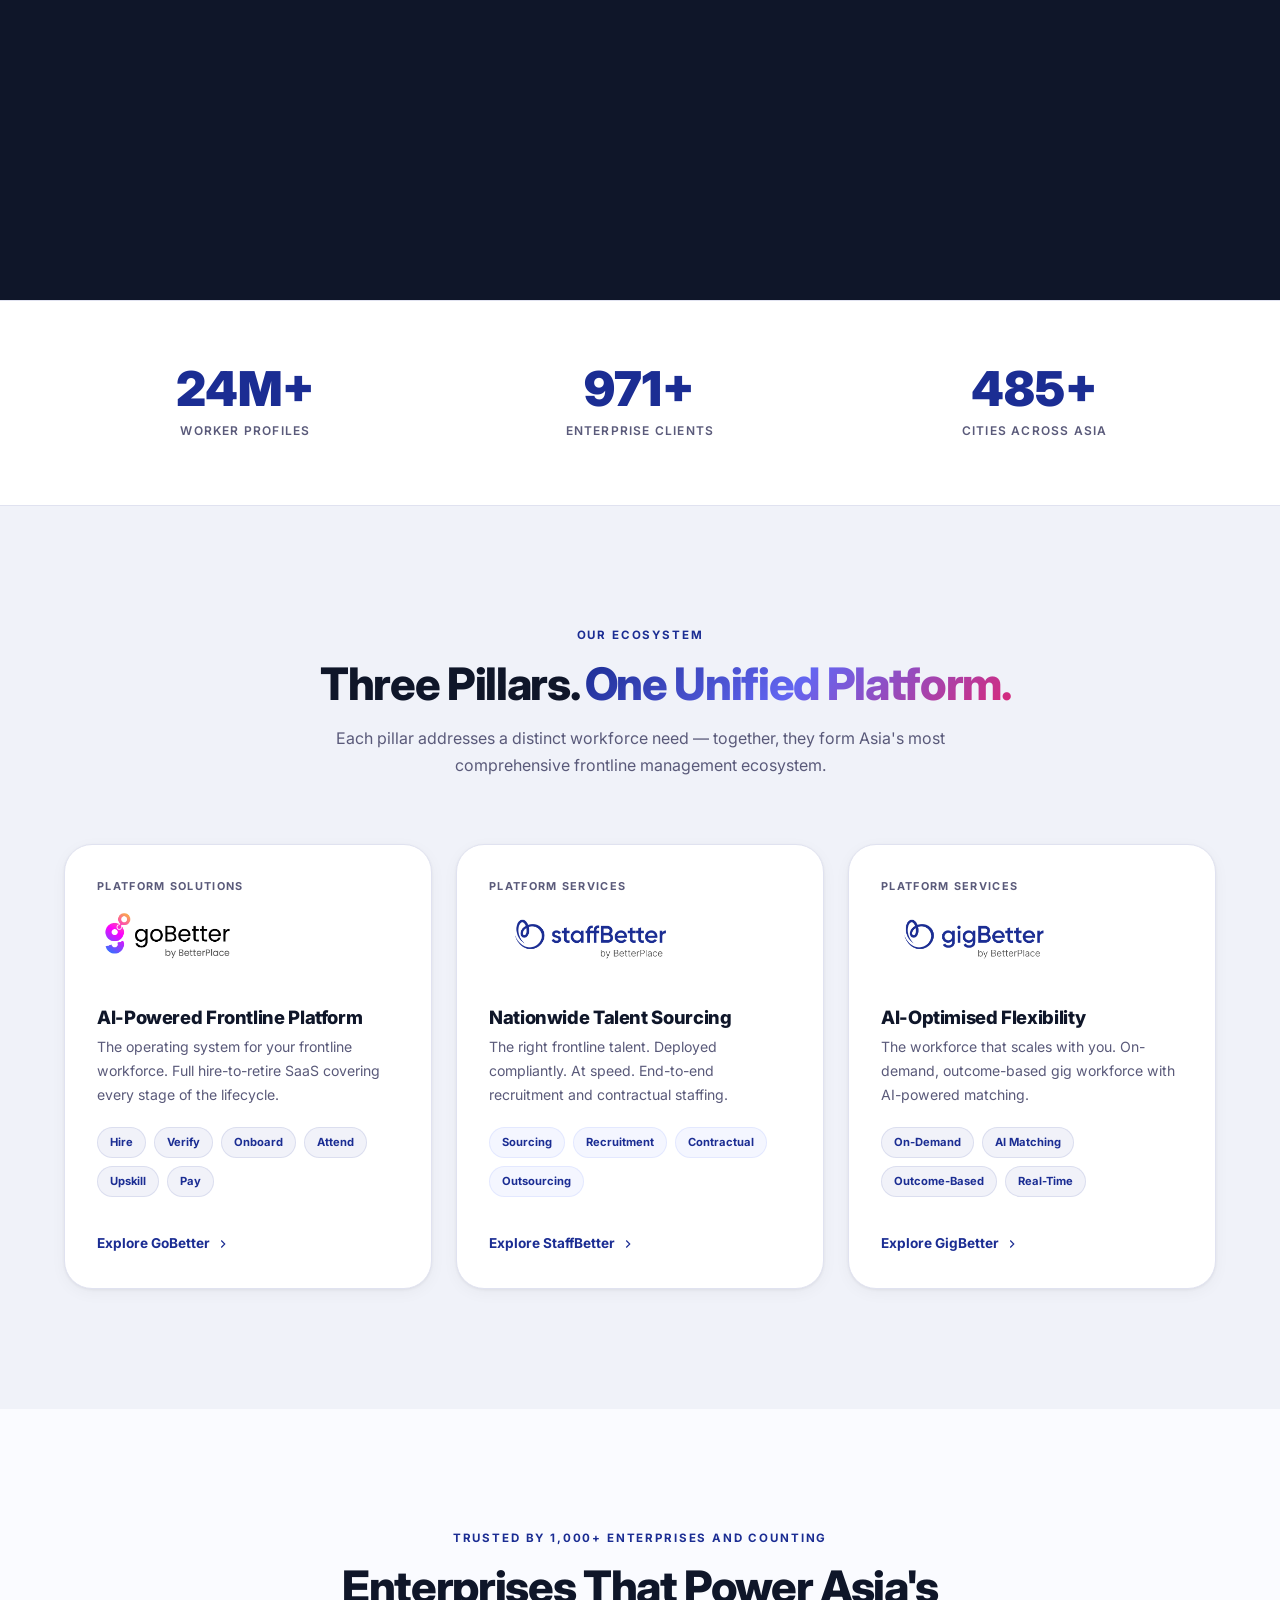
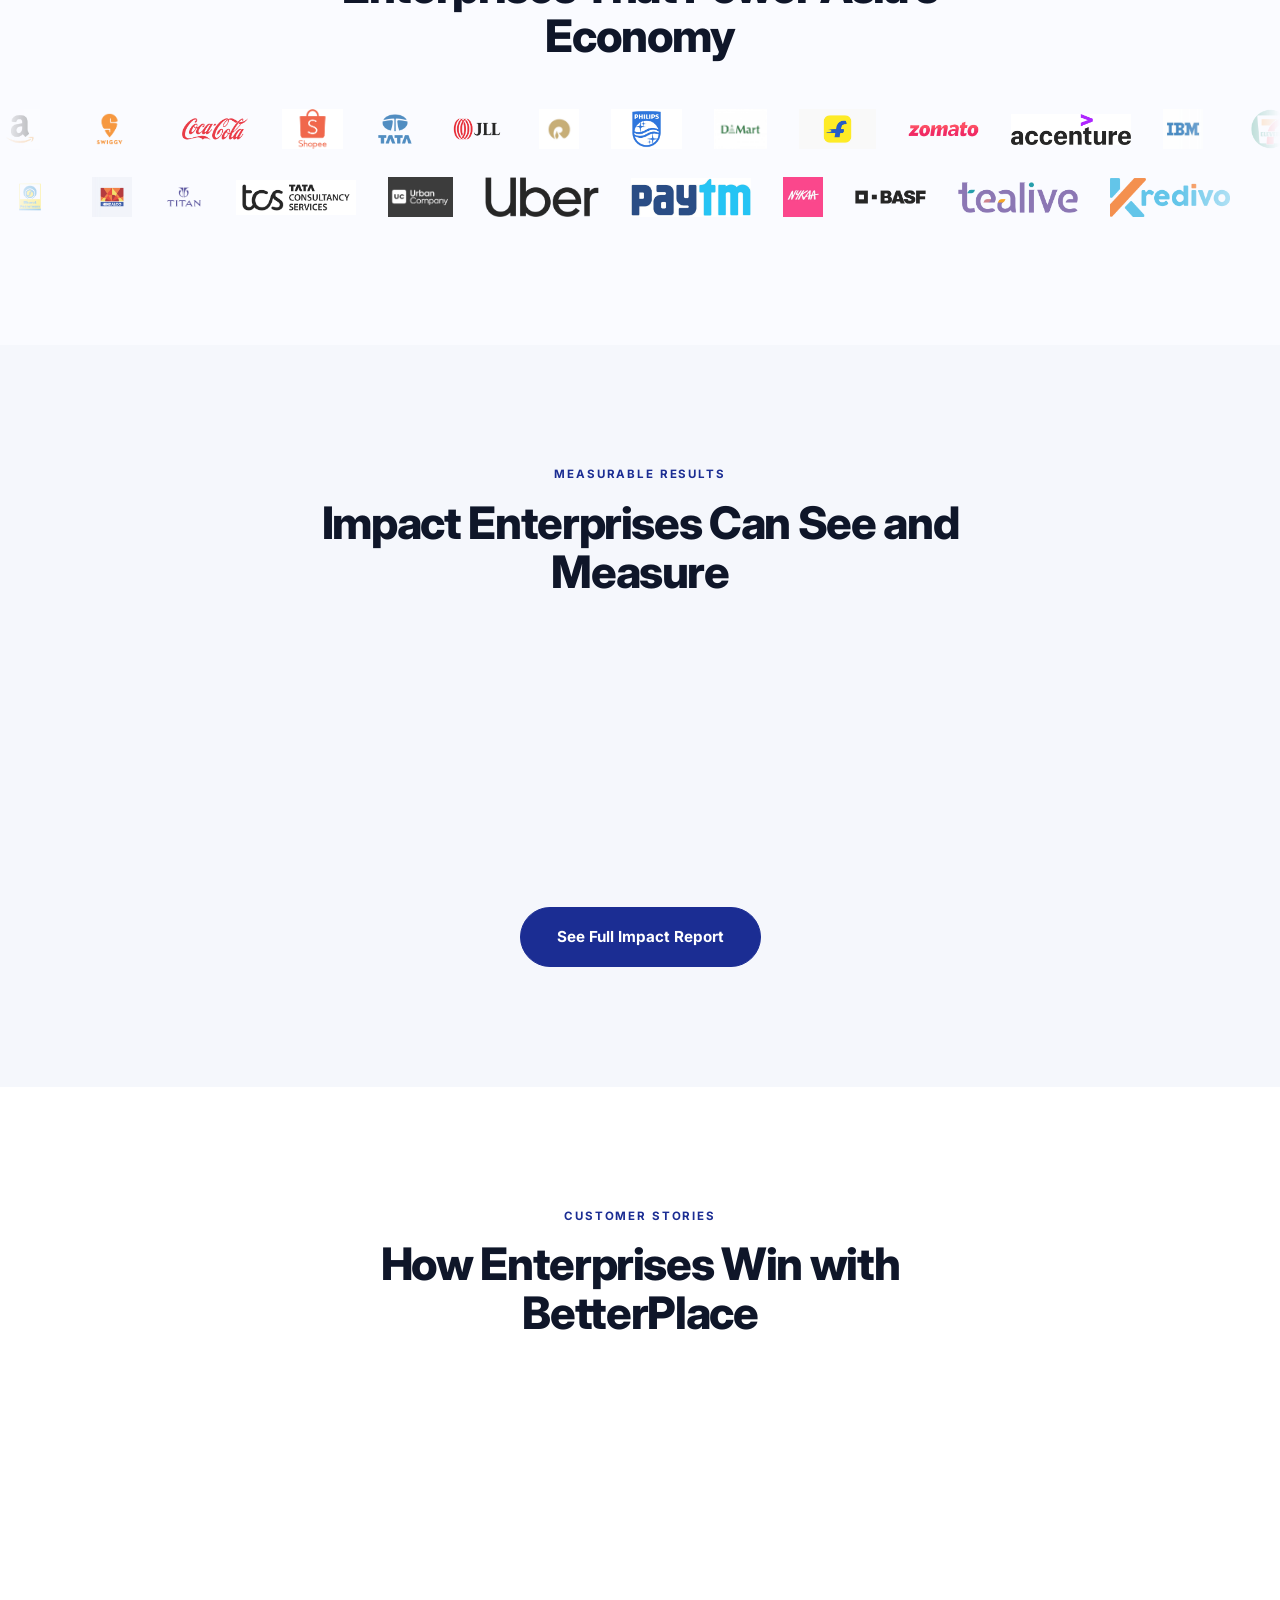
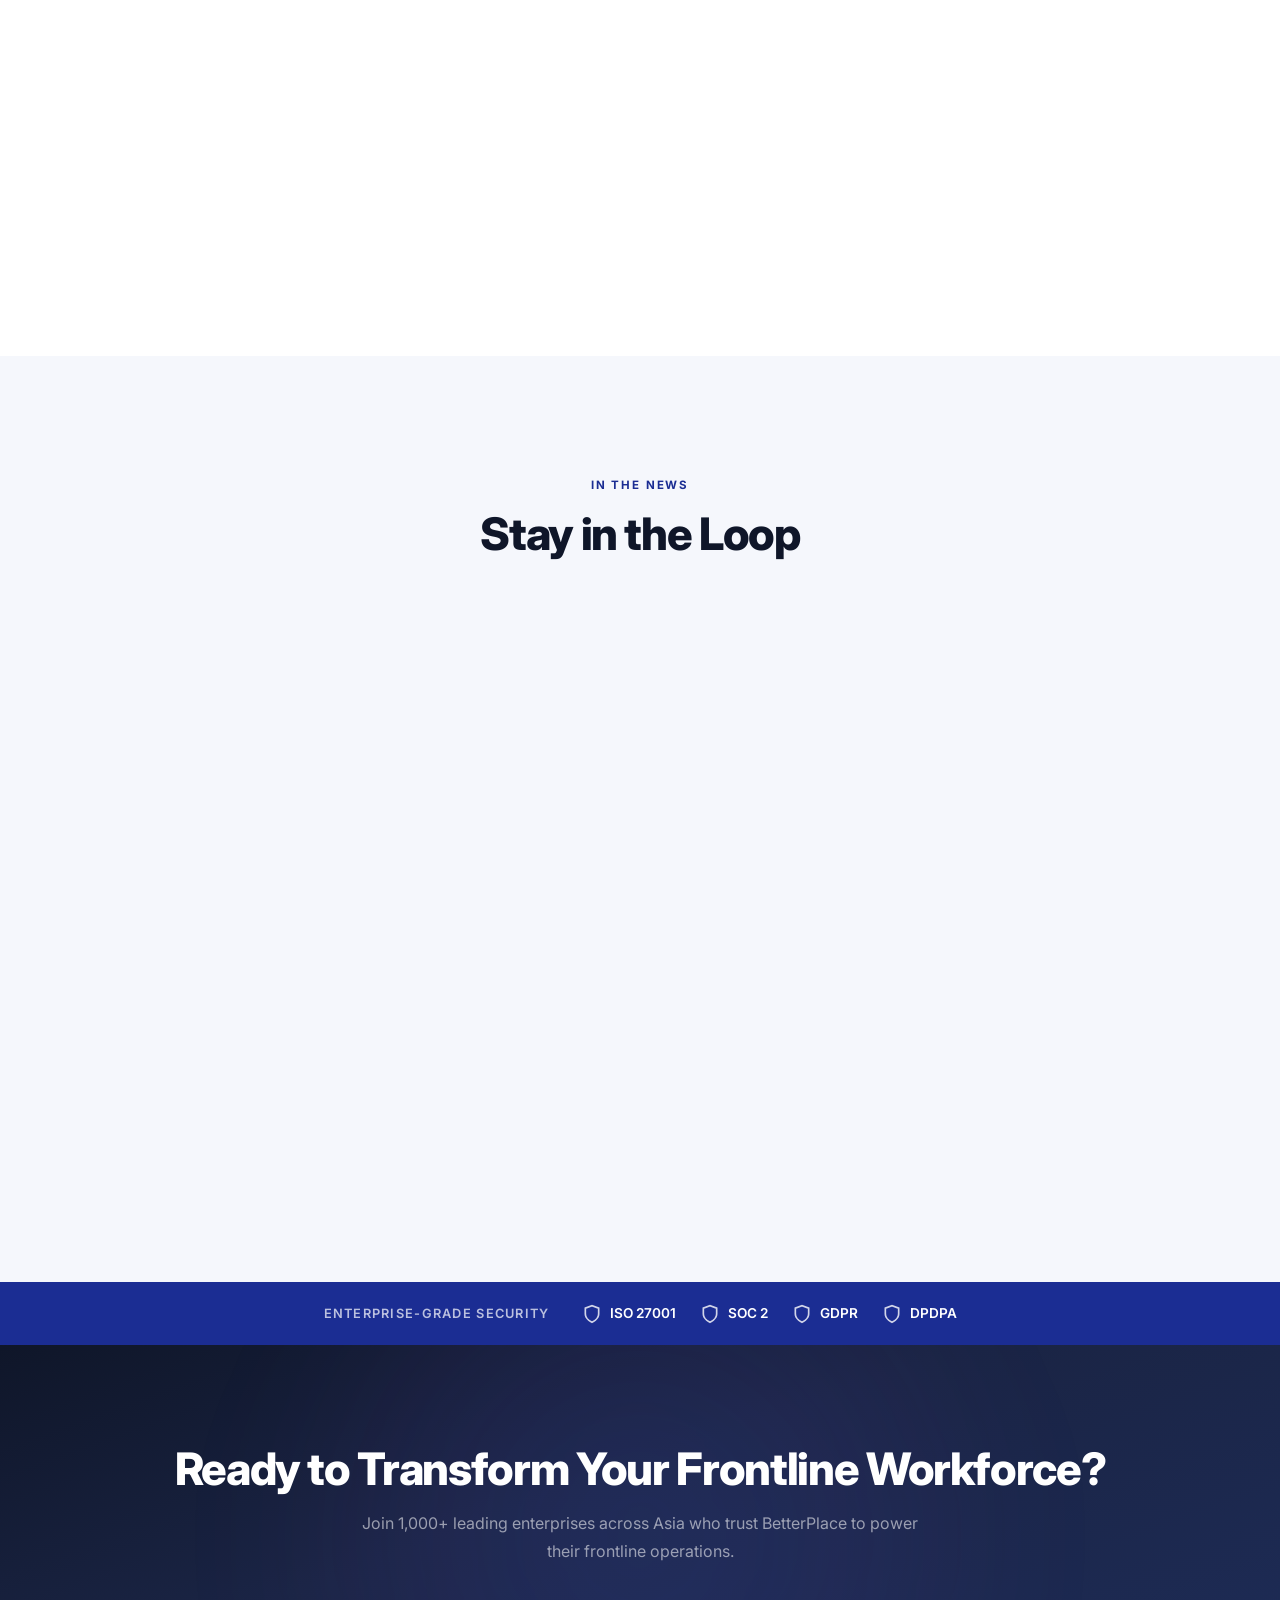
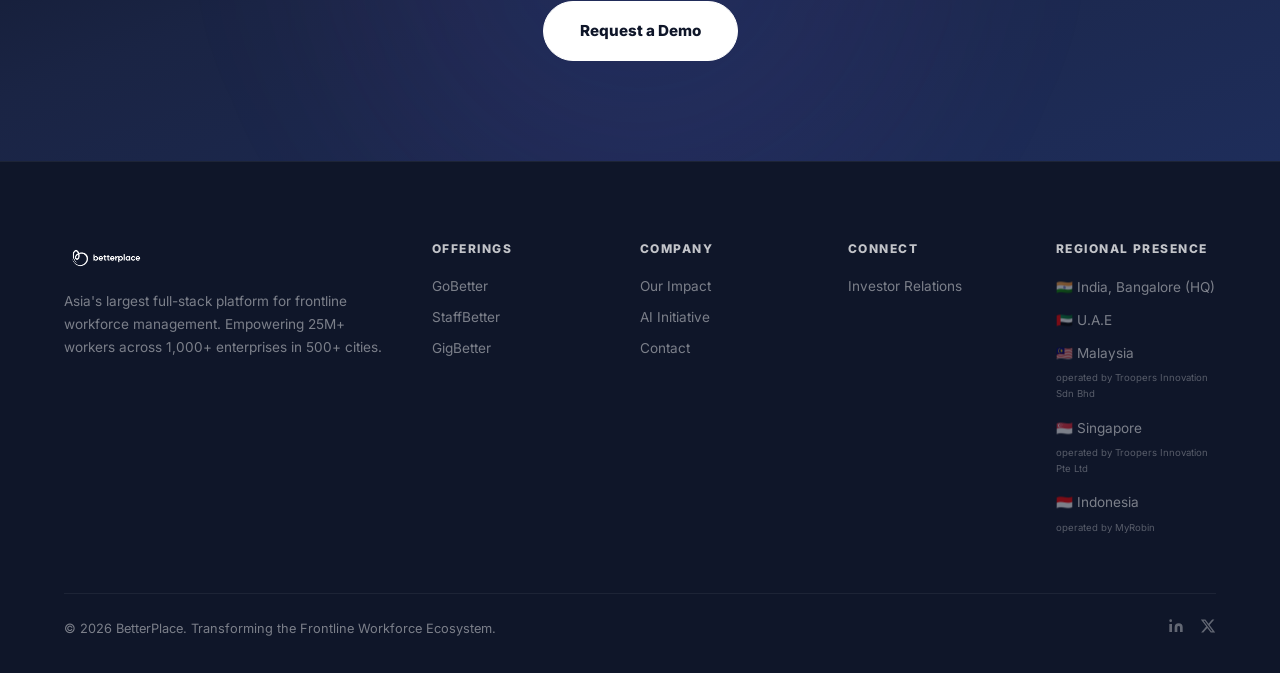
==== commit 44026c77: "Remove dark blue circle from orbit nodes - Set orbit-label__inner background to transparent with !im" ====
--- a/index.html
+++ b/index.html
@@ -5,8 +5,12 @@
   <meta name="viewport" content="width=device-width, initial-scale=1.0" />
   <title>BetterPlace — Homepage V2 (Logo Orbit Experiment)</title>
   <meta name="description" content="Experimental homepage — orbit rings arranged to echo the BetterPlace logomark." />
-  <link rel="stylesheet" href="css/styles.css?v=20260310c" />
+  <link rel="stylesheet" href="css/styles.css?v=20260316" />
   <link rel="icon" type="image/png" href="assets/logo-bp.png" />
+  <style>
+    .orbit-label__inner { background: transparent !important; border: none !important; box-shadow: none !important; }
+    .orbit-label.active .orbit-label__inner { background: transparent !important; border: none !important; box-shadow: none !important; }
+  </style>
 </head>
 <body>
 
@@ -93,16 +97,15 @@
   <div class="orbit-journey__sticky">
     <!-- 3D Orbit (left side) -->
     <div class="orbit-journey__canvas-wrap">
-      <div class="orbit-ring orbit-ring--outer"></div>
-      <div class="orbit-ring orbit-ring--mid"></div>
+      <canvas id="orbit-canvas"></canvas>
       <div class="orbit-labels" id="orbit-labels">
-        <div class="orbit-label" data-step="0"><div class="orbit-label__inner"><div class="orbit-label__icon"><svg width="28" height="28" viewBox="0 0 24 24" fill="none" stroke="currentColor" stroke-width="2" stroke-linecap="round" stroke-linejoin="round"><path d="M16 21v-2a4 4 0 0 0-4-4H6a4 4 0 0 0-4 4v2"/><circle cx="9" cy="7" r="4"/><line x1="19" y1="8" x2="19" y2="14"/><line x1="22" y1="11" x2="16" y2="11"/></svg></div><div class="orbit-label__title">Hire &amp; Onboard</div></div></div>
-        <div class="orbit-label" data-step="1"><div class="orbit-label__inner"><div class="orbit-label__icon"><svg width="28" height="28" viewBox="0 0 24 24" fill="none" stroke="currentColor" stroke-width="2" stroke-linecap="round" stroke-linejoin="round"><path d="M9 12l2 2 4-4"/><circle cx="12" cy="12" r="10"/></svg></div><div class="orbit-label__title">Verify</div></div></div>
+        <div class="orbit-label" data-step="0" data-icon-dark="true"><div class="orbit-label__inner"><div class="orbit-label__icon"><svg width="28" height="28" viewBox="0 0 24 24" fill="none" stroke="currentColor" stroke-width="2" stroke-linecap="round" stroke-linejoin="round"><path d="M16 21v-2a4 4 0 0 0-4-4H6a4 4 0 0 0-4 4v2"/><circle cx="9" cy="7" r="4"/><line x1="19" y1="8" x2="19" y2="14"/><line x1="22" y1="11" x2="16" y2="11"/></svg></div><div class="orbit-label__title">Hire &amp; Onboard</div></div></div>
+        <div class="orbit-label" data-step="1" data-icon-dark="true"><div class="orbit-label__inner"><div class="orbit-label__icon"><svg width="28" height="28" viewBox="0 0 24 24" fill="none" stroke="currentColor" stroke-width="2" stroke-linecap="round" stroke-linejoin="round"><path d="M9 12l2 2 4-4"/><circle cx="12" cy="12" r="10"/></svg></div><div class="orbit-label__title">Verify</div></div></div>
         <div class="orbit-label" data-step="2"><div class="orbit-label__inner"><div class="orbit-label__icon"><svg width="28" height="28" viewBox="0 0 24 24" fill="none" stroke="currentColor" stroke-width="2" stroke-linecap="round" stroke-linejoin="round"><circle cx="12" cy="12" r="10"/><polyline points="12 6 12 12 16 14"/></svg></div><div class="orbit-label__title">Attendance</div></div></div>
-        <div class="orbit-label" data-step="3"><div class="orbit-label__inner"><div class="orbit-label__icon"><svg width="28" height="28" viewBox="0 0 24 24" fill="none" stroke="currentColor" stroke-width="2" stroke-linecap="round" stroke-linejoin="round"><path d="M2 3h6a4 4 0 0 1 4 4v14a3 3 0 0 0-3-3H2z"/><path d="M22 3h-6a4 4 0 0 0-4 4v14a3 3 0 0 1 3-3h7z"/></svg></div><div class="orbit-label__title">Upskilling</div></div></div>
-        <div class="orbit-label" data-step="4"><div class="orbit-label__inner"><div class="orbit-label__icon"><svg width="28" height="28" viewBox="0 0 24 24" fill="none" stroke="currentColor" stroke-width="2" stroke-linecap="round" stroke-linejoin="round"><path d="M12 22s8-4 8-10V5l-8-3-8 3v7c0 6 8 10 8 10z"/></svg></div><div class="orbit-label__title">Vendor &amp; Compliance</div></div></div>
+        <div class="orbit-label" data-step="3" data-icon-dark="true"><div class="orbit-label__inner"><div class="orbit-label__icon"><svg width="28" height="28" viewBox="0 0 24 24" fill="none" stroke="currentColor" stroke-width="2" stroke-linecap="round" stroke-linejoin="round"><path d="M2 3h6a4 4 0 0 1 4 4v14a3 3 0 0 0-3-3H2z"/><path d="M22 3h-6a4 4 0 0 0-4 4v14a3 3 0 0 1 3-3h7z"/></svg></div><div class="orbit-label__title">Upskilling</div></div></div>
+        <div class="orbit-label" data-step="4" data-icon-dark="true"><div class="orbit-label__inner"><div class="orbit-label__icon"><svg width="28" height="28" viewBox="0 0 24 24" fill="none" stroke="currentColor" stroke-width="2" stroke-linecap="round" stroke-linejoin="round"><path d="M12 22s8-4 8-10V5l-8-3-8 3v7c0 6 8 10 8 10z"/></svg></div><div class="orbit-label__title">Vendor &amp; Compliance</div></div></div>
         <div class="orbit-label" data-step="5"><div class="orbit-label__inner"><div class="orbit-label__icon"><svg width="28" height="28" viewBox="0 0 24 24" fill="none" stroke="currentColor" stroke-width="2" stroke-linecap="round" stroke-linejoin="round"><line x1="18" y1="20" x2="18" y2="10"/><line x1="12" y1="20" x2="12" y2="4"/><line x1="6" y1="20" x2="6" y2="14"/></svg></div><div class="orbit-label__title">Performance Management</div></div></div>
-        <div class="orbit-label" data-step="6"><div class="orbit-label__inner"><div class="orbit-label__icon"><svg width="28" height="28" viewBox="0 0 24 24" fill="none" stroke="currentColor" stroke-width="2" stroke-linecap="round" stroke-linejoin="round"><rect x="2" y="5" width="20" height="14" rx="2"/><line x1="2" y1="10" x2="22" y2="10"/></svg></div><div class="orbit-label__title">Payroll</div></div></div>
+        <div class="orbit-label" data-step="6" data-icon-dark="true"><div class="orbit-label__inner"><div class="orbit-label__icon"><svg width="28" height="28" viewBox="0 0 24 24" fill="none" stroke="currentColor" stroke-width="2" stroke-linecap="round" stroke-linejoin="round"><rect x="2" y="5" width="20" height="14" rx="2"/><line x1="2" y1="10" x2="22" y2="10"/></svg></div><div class="orbit-label__title">Payroll</div></div></div>
         <div class="orbit-label" data-step="7"><div class="orbit-label__inner"><div class="orbit-label__icon"><svg width="28" height="28" viewBox="0 0 24 24" fill="none" stroke="currentColor" stroke-width="2" stroke-linecap="round" stroke-linejoin="round"><path d="M17 21v-2a4 4 0 0 0-4-4H5a4 4 0 0 0-4 4v2"/><circle cx="9" cy="7" r="4"/><path d="M23 21v-2a4 4 0 0 0-3-3.87"/><path d="M16 3.13a4 4 0 0 1 0 7.75"/></svg></div><div class="orbit-label__title">Full-Time Staffing</div></div></div>
         <div class="orbit-label" data-step="8"><div class="orbit-label__inner"><div class="orbit-label__icon"><svg width="28" height="28" viewBox="0 0 24 24" fill="none" stroke="currentColor" stroke-width="2" stroke-linecap="round" stroke-linejoin="round"><polygon points="13 2 3 14 12 14 11 22 21 10 12 10 13 2"/></svg></div><div class="orbit-label__title">Gig</div></div></div>
       </div>
@@ -579,8 +582,8 @@
       </div>
       <div class="footer__col">
         <h5>Connect</h5>
-        <a href="contact.html">Contact Us</a>
-        <a href="contact.html#enterprise">Enterprise Solutions</a>
+        
+        
         <a href="investor.html">Investor Relations</a>
       </div>
       <div class="footer__col">
@@ -606,7 +609,542 @@
   </div>
 </footer>
 
-<script src="js/main.js"></script>
-<script src="js/particles.js"></script>
+<!-- ===== INLINE JS — MODIFIED ORBIT ONLY ===== -->
+<script>
+/* =====================================================
+   BetterPlace — Homepage V2 (Logo-Shaped Orbit Experiment)
+   Only the ring geometry in setup3DOrbit is changed.
+   Everything else is identical to main.js.
+   ===================================================== */
+
+document.addEventListener('DOMContentLoaded', () => {
+  initNav();
+  initCounters();
+  initCarousel();
+  initSmoothScroll();
+  initFormValidation();
+  initFadeIn();
+  setActiveNavLink();
+  initParticles();
+  init3DOrbit();
+  initOrbitScroll();
+});
+
+/* ----- Navigation ----- */
+function initNav() {
+  const nav = document.querySelector('.nav');
+  if (!nav) return;
+  window.addEventListener('scroll', () => {
+    nav.classList.toggle('scrolled', window.scrollY > 10);
+  }, { passive: true });
+  const hamburger = nav.querySelector('.nav__hamburger');
+  const mobileMenu = nav.querySelector('.nav__mobile');
+  if (hamburger && mobileMenu) {
+    hamburger.addEventListener('click', () => {
+      hamburger.classList.toggle('open');
+      mobileMenu.classList.toggle('open');
+    });
+    mobileMenu.querySelectorAll('a').forEach(link => {
+      link.addEventListener('click', () => {
+        hamburger.classList.remove('open');
+        mobileMenu.classList.remove('open');
+      });
+    });
+  }
+}
+
+/* ----- Set Active Nav Link ----- */
+function setActiveNavLink() {
+  const page = window.location.pathname.split('/').pop() || 'index.html';
+  document.querySelectorAll('.nav__links a, .nav__mobile a').forEach(link => {
+    const href = link.getAttribute('href');
+    if (href === page || (page === '' && href === 'index.html') || (page === 'index.html' && href === 'index.html')) {
+      link.classList.add('active');
+    }
+  });
+}
+
+/* ----- Counter Animation ----- */
+function initCounters() {
+  const counters = document.querySelectorAll('[data-counter]');
+  if (!counters.length) return;
+  const easeOut = (t) => 1 - Math.pow(1 - t, 3);
+  const animateCounter = (el) => {
+    const target = el.dataset.counter;
+    const suffix = el.dataset.suffix || '';
+    const prefix = el.dataset.prefix || '';
+    const duration = 1800;
+    const start = performance.now();
+    const numMatch = target.match(/[\d.]+/);
+    if (!numMatch) { el.textContent = prefix + target + suffix; return; }
+    const targetNum = parseFloat(numMatch[0]);
+    const isDecimal = target.includes('.');
+    const decimals = isDecimal ? (target.split('.')[1] || '').length : 0;
+    const step = (now) => {
+      const elapsed = now - start;
+      const progress = Math.min(elapsed / duration, 1);
+      const current = easeOut(progress) * targetNum;
+      el.textContent = prefix + (isDecimal ? current.toFixed(decimals) : Math.round(current).toLocaleString()) + suffix;
+      if (progress < 1) requestAnimationFrame(step);
+      else el.textContent = prefix + target + suffix;
+    };
+    requestAnimationFrame(step);
+  };
+  const observer = new IntersectionObserver((entries) => {
+    entries.forEach(entry => {
+      if (entry.isIntersecting) { animateCounter(entry.target); observer.unobserve(entry.target); }
+    });
+  }, { threshold: 0.3 });
+  counters.forEach(el => observer.observe(el));
+}
+
+/* ----- Fade In Animation ----- */
+function initFadeIn() {
+  const elements = document.querySelectorAll('.fade-in-up, .fade-in-left, .fade-in-right');
+  if (!elements.length) return;
+  const observer = new IntersectionObserver((entries) => {
+    entries.forEach(entry => {
+      if (entry.isIntersecting) { entry.target.classList.add('visible'); observer.unobserve(entry.target); }
+    });
+  }, { threshold: 0.1, rootMargin: '0px 0px -40px 0px' });
+  elements.forEach(el => observer.observe(el));
+}
+
+/* ----- Carousel ----- */
+function initCarousel() {
+  const wrapper = document.querySelector('.carousel-wrapper');
+  if (!wrapper) return;
+  const track = wrapper.querySelector('.carousel-track');
+  const slides = wrapper.querySelectorAll('.carousel-slide');
+  const dots = document.querySelectorAll('.carousel-dot');
+  const prevBtn = document.querySelector('.carousel-btn--prev');
+  const nextBtn = document.querySelector('.carousel-btn--next');
+  if (!slides.length) return;
+  let current = 0; let autoplayTimer = null; let touchStartX = 0; let isDragging = false;
+  const goTo = (index) => { current = ((index % slides.length) + slides.length) % slides.length; track.style.transform = `translateX(-${current * 100}%)`; dots.forEach((dot, i) => dot.classList.toggle('active', i === current)); };
+  const next = () => goTo(current + 1);
+  const prev = () => goTo(current - 1);
+  const startAutoplay = () => { clearInterval(autoplayTimer); autoplayTimer = setInterval(next, 4500); };
+  const pauseAutoplay = () => clearInterval(autoplayTimer);
+  if (nextBtn) nextBtn.addEventListener('click', () => { next(); startAutoplay(); });
+  if (prevBtn) prevBtn.addEventListener('click', () => { prev(); startAutoplay(); });
+  dots.forEach((dot, i) => { dot.addEventListener('click', () => { goTo(i); startAutoplay(); }); });
+  wrapper.addEventListener('touchstart', (e) => { touchStartX = e.touches[0].clientX; isDragging = true; pauseAutoplay(); }, { passive: true });
+  wrapper.addEventListener('touchend', (e) => { if (!isDragging) return; const diff = touchStartX - e.changedTouches[0].clientX; if (Math.abs(diff) > 50) diff > 0 ? next() : prev(); isDragging = false; startAutoplay(); });
+  wrapper.addEventListener('mouseenter', pauseAutoplay);
+  wrapper.addEventListener('mouseleave', startAutoplay);
+  document.addEventListener('keydown', (e) => { if (e.key === 'ArrowLeft') { prev(); startAutoplay(); } if (e.key === 'ArrowRight') { next(); startAutoplay(); } });
+  goTo(0); startAutoplay();
+}
+
+/* ----- Smooth Scroll ----- */
+function initSmoothScroll() {
+  document.querySelectorAll('a[href^="#"]').forEach(anchor => {
+    anchor.addEventListener('click', (e) => {
+      const target = document.querySelector(anchor.getAttribute('href'));
+      if (!target) return;
+      e.preventDefault();
+      target.scrollIntoView({ behavior: 'smooth', block: 'start' });
+    });
+  });
+}
+
+/* ----- Contact Form Validation ----- */
+function initFormValidation() {
+  const form = document.querySelector('.contact-form form');
+  if (!form) return;
+  const showError = (input, msg) => { clearError(input); input.style.borderColor = '#E53E3E'; const err = document.createElement('span'); err.className = 'form-error'; err.style.cssText = 'color:#E53E3E;font-size:0.8rem;font-weight:600;margin-top:4px;display:block;'; err.textContent = msg; input.parentNode.appendChild(err); };
+  const clearError = (input) => { input.style.borderColor = ''; const existing = input.parentNode.querySelector('.form-error'); if (existing) existing.remove(); };
+  form.addEventListener('submit', (e) => { e.preventDefault(); let valid = true; const required = form.querySelectorAll('[required]'); required.forEach(field => { clearError(field); if (!field.value.trim()) { showError(field, 'This field is required.'); valid = false; } else if (field.type === 'email' && !/^[^\s@]+@[^\s@]+\.[^\s@]+$/.test(field.value)) { showError(field, 'Please enter a valid email address.'); valid = false; } }); if (valid) { const btn = form.querySelector('button[type="submit"]'); const original = btn.textContent; btn.textContent = 'Message Sent!'; btn.style.background = '#10B981'; btn.disabled = true; setTimeout(() => { btn.textContent = original; btn.style.background = ''; btn.disabled = false; form.reset(); }, 3000); } });
+  form.querySelectorAll('input, select, textarea').forEach(field => { field.addEventListener('input', () => clearError(field)); });
+}
+
+/* ----- Floating Particles ----- */
+function initParticles() {
+  const container = document.getElementById('particles');
+  if (!container) return;
+  const count = 25;
+  for (let i = 0; i < count; i++) {
+    const p = document.createElement('div');
+    p.className = 'particle';
+    p.style.left = Math.random() * 100 + '%';
+    p.style.animationDuration = (8 + Math.random() * 12) + 's';
+    p.style.animationDelay = (Math.random() * 10) + 's';
+    p.style.width = (2 + Math.random() * 3) + 'px';
+    p.style.height = p.style.width;
+    p.style.opacity = (0.15 + Math.random() * 0.35);
+    const colors = ['rgba(74,108,247,0.6)','rgba(139,92,246,0.5)','rgba(236,72,153,0.4)','rgba(16,185,129,0.4)','rgba(255,255,255,0.4)'];
+    p.style.background = colors[Math.floor(Math.random() * colors.length)];
+    container.appendChild(p);
+  }
+}
+
+/* =====================================================
+   SCROLL-DRIVEN ORBIT INTERACTION (unchanged)
+   ===================================================== */
+let orbitActiveStep = -1;
+
+function initOrbitScroll() {
+  const journey = document.getElementById('orbit-journey');
+  if (!journey) return;
+  const triggers = journey.querySelectorAll('.orbit-journey__trigger');
+  const infoPanels = document.querySelectorAll('.orbit-step-info');
+  const labels = document.querySelectorAll('.orbit-label');
+  const dots = document.querySelectorAll('.orbit-progress-dot');
+  const bgLayers = document.querySelectorAll('.orbit-bg-layer');
+  const scrollHint = document.getElementById('orbit-scroll-hint');
+
+  function setActiveStep(step) {
+    if (step === orbitActiveStep) return;
+    orbitActiveStep = step;
+    infoPanels.forEach(panel => { const pStep = parseInt(panel.dataset.step); panel.classList.toggle('active', pStep === step); });
+    labels.forEach(label => { const lStep = parseInt(label.dataset.step); label.classList.toggle('active', lStep === step); });
+    dots.forEach(dot => { const dStep = parseInt(dot.dataset.step); dot.classList.toggle('active', dStep === step); });
+    bgLayers.forEach(layer => { const bgStep = parseInt(layer.dataset.bg); layer.classList.toggle('active', bgStep === step); });
+    if (scrollHint && step !== -1) scrollHint.classList.add('hidden');
+    else if (scrollHint && step === -1) scrollHint.classList.remove('hidden');
+  }
+
+  const observer = new IntersectionObserver((entries) => {
+    entries.forEach(entry => { if (entry.isIntersecting) { setActiveStep(parseInt(entry.target.dataset.trigger)); } });
+  }, { root: null, threshold: 0.5 });
+  triggers.forEach(trigger => observer.observe(trigger));
+
+  const orbitBg = document.getElementById('orbit-bg');
+  const particlesEl = document.querySelector('.orbit-journey__particles');
+  if (orbitBg) {
+    const sectionObserver = new IntersectionObserver((entries) => {
+      entries.forEach(entry => { orbitBg.style.opacity = entry.isIntersecting ? '1' : '0'; if (particlesEl) particlesEl.style.opacity = entry.isIntersecting ? '1' : '0'; });
+    }, { threshold: 0 });
+    sectionObserver.observe(journey);
+  }
+
+  dots.forEach(dot => {
+    dot.addEventListener('click', () => {
+      const step = parseInt(dot.dataset.step);
+      const triggerIdx = step + 1;
+      const targetTrigger = triggers[triggerIdx];
+      if (targetTrigger) targetTrigger.scrollIntoView({ behavior: 'smooth', block: 'center' });
+    });
+  });
+  setActiveStep(-1);
+
+  // Double-click on orbit canvas area to skip to content
+  const canvasWrap = document.querySelector('.orbit-journey__canvas-wrap');
+  if (canvasWrap) {
+    canvasWrap.style.cursor = 'pointer';
+    canvasWrap.addEventListener('dblclick', () => {
+      const target = document.getElementById('content-start');
+      if (target) target.scrollIntoView({ behavior: 'smooth', block: 'start' });
+    });
+  }
+}
+
+/* =====================================================
+   3D ORBIT — LOGO-SHAPED RING GEOMETRY (V2 EXPERIMENT)
+
+   Ring layout maps to the BetterPlace logomark:
+     Ring 1 (solid)  → Large body circle — the dominant "b" shape
+     Ring 2 (dashed) → Small head circle — upper-left overlap
+     Ring 3 (dashed) → Sweeping tail arc — lower-left flourish
+
+   Node positions & scroll behaviour are UNCHANGED.
+   ===================================================== */
+function init3DOrbit() {
+  const canvas = document.getElementById('orbit-canvas');
+  if (!canvas) return;
+  const script = document.createElement('script');
+  script.src = 'https://cdnjs.cloudflare.com/ajax/libs/three.js/r128/three.min.js';
+  script.onload = () => setup3DOrbit(canvas);
+  document.head.appendChild(script);
+}
+
+function setup3DOrbit(canvas) {
+  const container = canvas.parentElement;
+  let width = container.clientWidth;
+  let height = container.clientHeight;
+
+  const scene = new THREE.Scene();
+  const camera = new THREE.PerspectiveCamera(50, width / height, 0.1, 1000);
+  camera.position.set(0, 2.5, 9);
+  camera.lookAt(0, 0, 0);
+
+  const renderer = new THREE.WebGLRenderer({ canvas, antialias: true, alpha: true });
+  renderer.setSize(width, height);
+  renderer.setPixelRatio(Math.min(window.devicePixelRatio, 2));
+  renderer.setClearColor(0x000000, 0);
+
+  // Colors — BetterPlace brand secondary palette
+  const blue = new THREE.Color(0x1B2D93);
+  const chutney = new THREE.Color(0xABD354);
+  const kaveri = new THREE.Color(0x32CAD4);
+  const litchi = new THREE.Color(0xF375AA);
+  const taxi = new THREE.Color(0xFFC401);
+  const mausambi = new THREE.Color(0xFF9518);
+
+  // Lights
+  scene.add(new THREE.AmbientLight(0xffffff, 0.5));
+  const pl1 = new THREE.PointLight(0x3D5AF1, 2.0, 25);
+  pl1.position.set(3, 3, 3);
+  scene.add(pl1);
+  const pl2 = new THREE.PointLight(0x3D5AF1, 1.2, 20);
+  pl2.position.set(-3, -2, 2);
+  scene.add(pl2);
+  const pl3 = new THREE.PointLight(0xF59E0B, 0.6, 18);
+  pl3.position.set(0, 4, -3);
+  scene.add(pl3);
+
+  // Central wireframe sphere (unchanged)
+  const hubGeo = new THREE.SphereGeometry(1.4, 28, 28);
+  const hubMat = new THREE.MeshBasicMaterial({ color: 0x6B8CFF, wireframe: true, transparent: true, opacity: 0.25 });
+  const hub = new THREE.Mesh(hubGeo, hubMat);
+  scene.add(hub);
+
+  const glowGeo = new THREE.SphereGeometry(1.35, 32, 32);
+  const glowMat = new THREE.MeshBasicMaterial({ color: 0x3D5AF1, transparent: true, opacity: 0.08 });
+  const glow = new THREE.Mesh(glowGeo, glowMat);
+  scene.add(glow);
+
+  // =====================================================
+  // V2: LOGO-SHAPED ORBIT RINGS
+  // =====================================================
+  // Creates a ring with multiple overlapping lines for visible thickness
+  function makeRing(radius, tiltX, tiltZ, color, opacity, dashed) {
+    const group = new THREE.Group();
+    const offsets = [0, 0.015, -0.015]; // 3 passes for thickness
+
+    offsets.forEach(offset => {
+      const pts = [];
+      for (let i = 0; i <= 256; i++) {
+        const a = (i / 256) * Math.PI * 2;
+        pts.push(new THREE.Vector3(Math.cos(a) * (radius + offset), 0, Math.sin(a) * (radius + offset)));
+      }
+      const geo = new THREE.BufferGeometry().setFromPoints(pts);
+      const mat = dashed
+        ? new THREE.LineDashedMaterial({ color, transparent: true, opacity, dashSize: 0.2, gapSize: 0.12 })
+        : new THREE.LineBasicMaterial({ color, transparent: true, opacity });
+      const line = new THREE.Line(geo, mat);
+      if (dashed) line.computeLineDistances();
+      group.add(line);
+    });
+
+    group.rotation.x = tiltX;
+    group.rotation.z = tiltZ;
+    return group;
+  }
+
+  // -------------------------------------------------------
+  // LOGO GEOMETRY — matching the BetterPlace logomark:
+  //   Large circle (body) centered
+  //   Small circle (head) overlapping at ~10 o'clock edge
+  //   Wide arc (tail) sweeping from junction down-left
+  //
+  // All rings share similar face-on tilt so the logo reads
+  // clearly from the camera's perspective (0, 2.5, 9).
+  // -------------------------------------------------------
+
+  // Ring 1 — LARGE BODY CIRCLE
+  // The dominant circle of the logomark
+  const ring1 = makeRing(3.0, Math.PI * 0.42, Math.PI * 0.04, 0x6B8CFF, 0.45, false);
+  ring1.position.set(0.3, -0.3, 0);
+
+  // Ring 2 — SMALL HEAD CIRCLE
+  // ~40% size of ring 1, placed at the upper-left EDGE of ring 1
+  // so it overlaps, just like the logo (not floating separately)
+  const ring2 = makeRing(1.15, Math.PI * 0.40, -Math.PI * 0.06, 0x4A6CF7, 0.38, false);
+  ring2.position.set(-1.6, 1.9, 0.15);
+
+  // Ring 3 — SWEEPING TAIL ARC
+  // Wide arc from the junction of rings 1+2, sweeping down-left
+  // Flatter tilt so it reads as a swoosh rather than a full circle
+  const ring3 = makeRing(4.8, Math.PI * 0.22, -Math.PI * 0.2, 0xF59E0B, 0.28, true);
+  ring3.position.set(-2.0, -1.3, -0.4);
+
+  scene.add(ring1, ring2, ring3);
+
+  // Node data — UNCHANGED from original
+  const nodeColors = [chutney, kaveri, litchi, taxi, kaveri, litchi, taxi, mausambi, mausambi];
+  const nodeData = [
+    { ring: 1, angle: 0 },
+    { ring: 1, angle: Math.PI * (2/6) },
+    { ring: 1, angle: Math.PI * (4/6) },
+    { ring: 1, angle: Math.PI * (6/6) },
+    { ring: 1, angle: Math.PI * (8/6) },
+    { ring: 1, angle: Math.PI * (10/6) },
+    { ring: 2, angle: 0 },
+    { ring: 2, angle: Math.PI * (2/3) },
+    { ring: 2, angle: Math.PI * (4/3) },
+  ];
+
+  // Node meshes (unchanged)
+  const nodeMeshes = [];
+  const nodeGlows = [];
+  nodeData.forEach((data, i) => {
+    const geo = new THREE.SphereGeometry(0.22, 16, 16);
+    const mat = new THREE.MeshPhongMaterial({ color: nodeColors[i], emissive: nodeColors[i], emissiveIntensity: 0.4, transparent: true, opacity: 0.8 });
+    const mesh = new THREE.Mesh(geo, mat);
+    scene.add(mesh);
+    nodeMeshes.push(mesh);
+    const spriteMat = new THREE.SpriteMaterial({ color: nodeColors[i], transparent: true, opacity: 0 });
+    const sprite = new THREE.Sprite(spriteMat);
+    sprite.scale.set(0, 0, 0);
+    scene.add(sprite);
+    nodeGlows.push(sprite);
+  });
+
+  // Connection lines (unchanged)
+  const lineMeshes = [];
+  nodeData.forEach((_, i) => {
+    const lineGeo = new THREE.BufferGeometry();
+    lineGeo.setAttribute('position', new THREE.BufferAttribute(new Float32Array(6), 3));
+    const lineMat = new THREE.LineBasicMaterial({ color: nodeColors[i], transparent: true, opacity: 0.06 });
+    const line = new THREE.Line(lineGeo, lineMat);
+    scene.add(line);
+    lineMeshes.push(line);
+  });
+
+  // Floating particles (unchanged)
+  const particles = [];
+  for (let i = 0; i < 60; i++) {
+    const geo = new THREE.SphereGeometry(0.02 + Math.random() * 0.03, 6, 6);
+    const colors = [0xABD354, 0x32CAD4, 0xF375AA, 0xFFC401, 0xFF9518, 0xFFFFFF];
+    const mat = new THREE.MeshBasicMaterial({ color: colors[Math.floor(Math.random() * colors.length)], transparent: true, opacity: 0.15 + Math.random() * 0.35 });
+    const mesh = new THREE.Mesh(geo, mat);
+    const dist = 1.5 + Math.random() * 4;
+    const theta = Math.random() * Math.PI * 2;
+    const phi = (Math.random() - 0.5) * Math.PI * 0.6;
+    mesh.position.set(Math.cos(theta) * Math.cos(phi) * dist, Math.sin(phi) * dist * 0.5, Math.sin(theta) * Math.cos(phi) * dist);
+    mesh.userData = { dist, theta, phi, speed: 0.0003 + Math.random() * 0.0015, yOsc: Math.random() * Math.PI * 2 };
+    scene.add(mesh);
+    particles.push(mesh);
+  }
+
+  // Labels (unchanged)
+  const labelsContainer = document.getElementById('orbit-labels');
+
+  // getNodePosition — UNCHANGED (nodes follow their own orbital math)
+  function getNodePosition(i, time) {
+    const d = nodeData[i];
+    const ringRadius = d.ring === 1 ? 3.5 : 4.2;
+    const tiltX = d.ring === 1 ? Math.PI * 0.35 : Math.PI * 0.45;
+    const tiltZ = d.ring === 1 ? 0 : Math.PI * 0.15;
+    const speed = d.ring === 1 ? 0.08 : 0.06;
+    const angle = d.angle + time * speed;
+    let x = Math.cos(angle) * ringRadius;
+    let y = 0;
+    let z = Math.sin(angle) * ringRadius;
+    const cX = Math.cos(tiltX), sX = Math.sin(tiltX);
+    const y1 = y * cX - z * sX;
+    const z1 = y * sX + z * cX;
+    y = y1; z = z1;
+    const cZ = Math.cos(tiltZ), sZ = Math.sin(tiltZ);
+    const x2 = x * cZ - y * sZ;
+    const y2 = x * sZ + y * cZ;
+    x = x2; y = y2;
+    const ringYRot = time * (d.ring === 1 ? 0.08 : -0.06);
+    const cY = Math.cos(ringYRot), sY = Math.sin(ringYRot);
+    const rx = x * cY + z * sY;
+    const rz = -x * sY + z * cY;
+    return { x: rx, y, z: rz };
+  }
+
+  function updateLabels(time) {
+    if (!labelsContainer) return;
+    const labels = labelsContainer.querySelectorAll('.orbit-label');
+    labels.forEach((label, i) => {
+      if (i >= nodeMeshes.length) return;
+      const pos = nodeMeshes[i].position.clone();
+      pos.project(camera);
+      const lx = (pos.x * 0.5 + 0.5) * width;
+      const ly = (-pos.y * 0.5 + 0.5) * height;
+      const depth = pos.z;
+      label.style.left = lx + 'px';
+      label.style.top = ly + 'px';
+      label.style.transform = 'translate(-50%, -50%)';
+      const isActive = label.classList.contains('active');
+      const depthOpacity = depth < 1 ? (0.3 + (1 - depth) * 0.7) : 0.2;
+      label.style.opacity = isActive ? 1 : depthOpacity;
+      const depthScale = depth < 1 ? (0.65 + (1 - depth) * 0.35) : 0.5;
+      label.querySelector('.orbit-label__inner').style.transform = isActive ? `scale(1.15)` : `scale(${depthScale})`;
+    });
+  }
+
+  // Animation loop
+  let time = 0;
+  const smoothPositions = nodeData.map((_, i) => { const p = getNodePosition(i, 0); return { x: p.x, y: p.y, z: p.z }; });
+  const SNAP_LERP = 0.045;
+  const SNAP_TARGET = { x: 2.2, y: 1.2, z: 3.0 };
+
+  function animate() {
+    requestAnimationFrame(animate);
+    time += 0.004;
+
+    // Hub rotation (unchanged)
+    hub.rotation.y = time * 0.12;
+    hub.rotation.x = 0.1;
+    glow.rotation.y = time * 0.08;
+
+    // =====================================================
+    // V2: Ring rotations — each ring spins independently
+    // but the speed/direction matches their logo role
+    // =====================================================
+    // All three rings rotate in sync (same direction, similar speed)
+    // so the logo silhouette holds together as they spin
+    ring1.rotation.y = time * 0.05;
+    ring2.rotation.y = time * 0.05;   // matches ring 1 to stay overlapping
+    ring3.rotation.y = time * 0.035;  // slightly slower for subtle parallax
+
+    // Update nodes (unchanged)
+    nodeData.forEach((_, i) => {
+      const orbitPos = getNodePosition(i, time);
+      const isActive = (orbitActiveStep === i);
+      const tx = isActive ? SNAP_TARGET.x : orbitPos.x;
+      const ty = isActive ? SNAP_TARGET.y : orbitPos.y;
+      const tz = isActive ? SNAP_TARGET.z : orbitPos.z;
+      const sp = smoothPositions[i];
+      const lerpSpeed = isActive ? SNAP_LERP : SNAP_LERP * 2;
+      sp.x += (tx - sp.x) * lerpSpeed;
+      sp.y += (ty - sp.y) * lerpSpeed;
+      sp.z += (tz - sp.z) * lerpSpeed;
+      nodeMeshes[i].position.set(sp.x, sp.y, sp.z);
+      nodeGlows[i].position.copy(nodeMeshes[i].position);
+      nodeMeshes[i].material.emissiveIntensity = isActive ? 1.2 : 0.4;
+      nodeMeshes[i].material.opacity = isActive ? 1 : 0.8;
+      nodeMeshes[i].scale.setScalar(isActive ? 1.5 : 1);
+      nodeGlows[i].material.opacity = 0;
+      nodeGlows[i].scale.setScalar(0);
+      const positions = lineMeshes[i].geometry.attributes.position.array;
+      positions[0] = 0; positions[1] = 0; positions[2] = 0;
+      positions[3] = sp.x; positions[4] = sp.y; positions[5] = sp.z;
+      lineMeshes[i].geometry.attributes.position.needsUpdate = true;
+      lineMeshes[i].material.opacity = isActive ? 0.2 : 0.04;
+    });
+
+    // Floating particles (unchanged)
+    particles.forEach(p => {
+      p.userData.theta += p.userData.speed;
+      p.userData.yOsc += 0.002;
+      const d = p.userData.dist;
+      const th = p.userData.theta;
+      const ph = p.userData.phi;
+      p.position.set(Math.cos(th) * Math.cos(ph) * d, Math.sin(ph) * d * 0.5 + Math.sin(p.userData.yOsc) * 0.12, Math.sin(th) * Math.cos(ph) * d);
+    });
+
+    glowMat.opacity = 0.08 + Math.sin(time * 2) * 0.04;
+    updateLabels(time);
+    renderer.render(scene, camera);
+  }
+
+  animate();
+
+  window.addEventListener('resize', () => {
+    width = container.clientWidth;
+    height = container.clientHeight;
+    camera.aspect = width / height;
+    camera.updateProjectionMatrix();
+    renderer.setSize(width, height);
+  });
+}
+</script>
 </body>
 </html>
--- a/css/styles.css
+++ b/css/styles.css
@@ -514,28 +514,29 @@
   width: 46px;
   height: 46px;
   border-radius: 50%;
-  background: rgba(27,45,147,0.7);
-  border: 1.5px solid rgba(99,102,241,0.35);
+  background: transparent;
+  border: none;
+  box-shadow: none;
   display: flex;
   align-items: center;
   justify-content: center;
-  box-shadow: 0 0 10px rgba(27,45,147,0.35);
-  transition: background 0.3s, border-color 0.3s, box-shadow 0.3s;
+  transition: transform 0.3s;
 }
 .orbit-label.active .orbit-label__inner {
-  background: rgba(27,45,147,0.95);
-  border-color: rgba(99,102,241,0.75);
-  box-shadow: 0 0 20px rgba(27,45,147,0.7);
   transform: scale(1.2);
 }
 .orbit-label__icon {
   display: flex;
   align-items: center;
   justify-content: center;
-  color: rgba(255,255,255,0.85);
+  color: rgba(255,255,255,0.9);
+}
+/* Light-coloured nodes (yellow, cyan, yellow-green) need dark icons */
+.orbit-label[data-icon-dark="true"] .orbit-label__icon {
+  color: rgba(0,0,0,0.85);
 }
 .orbit-label.active .orbit-label__icon {
-  color: #fff;
+  color: inherit;
 }
 .orbit-label__icon svg {
   flex-shrink: 0;
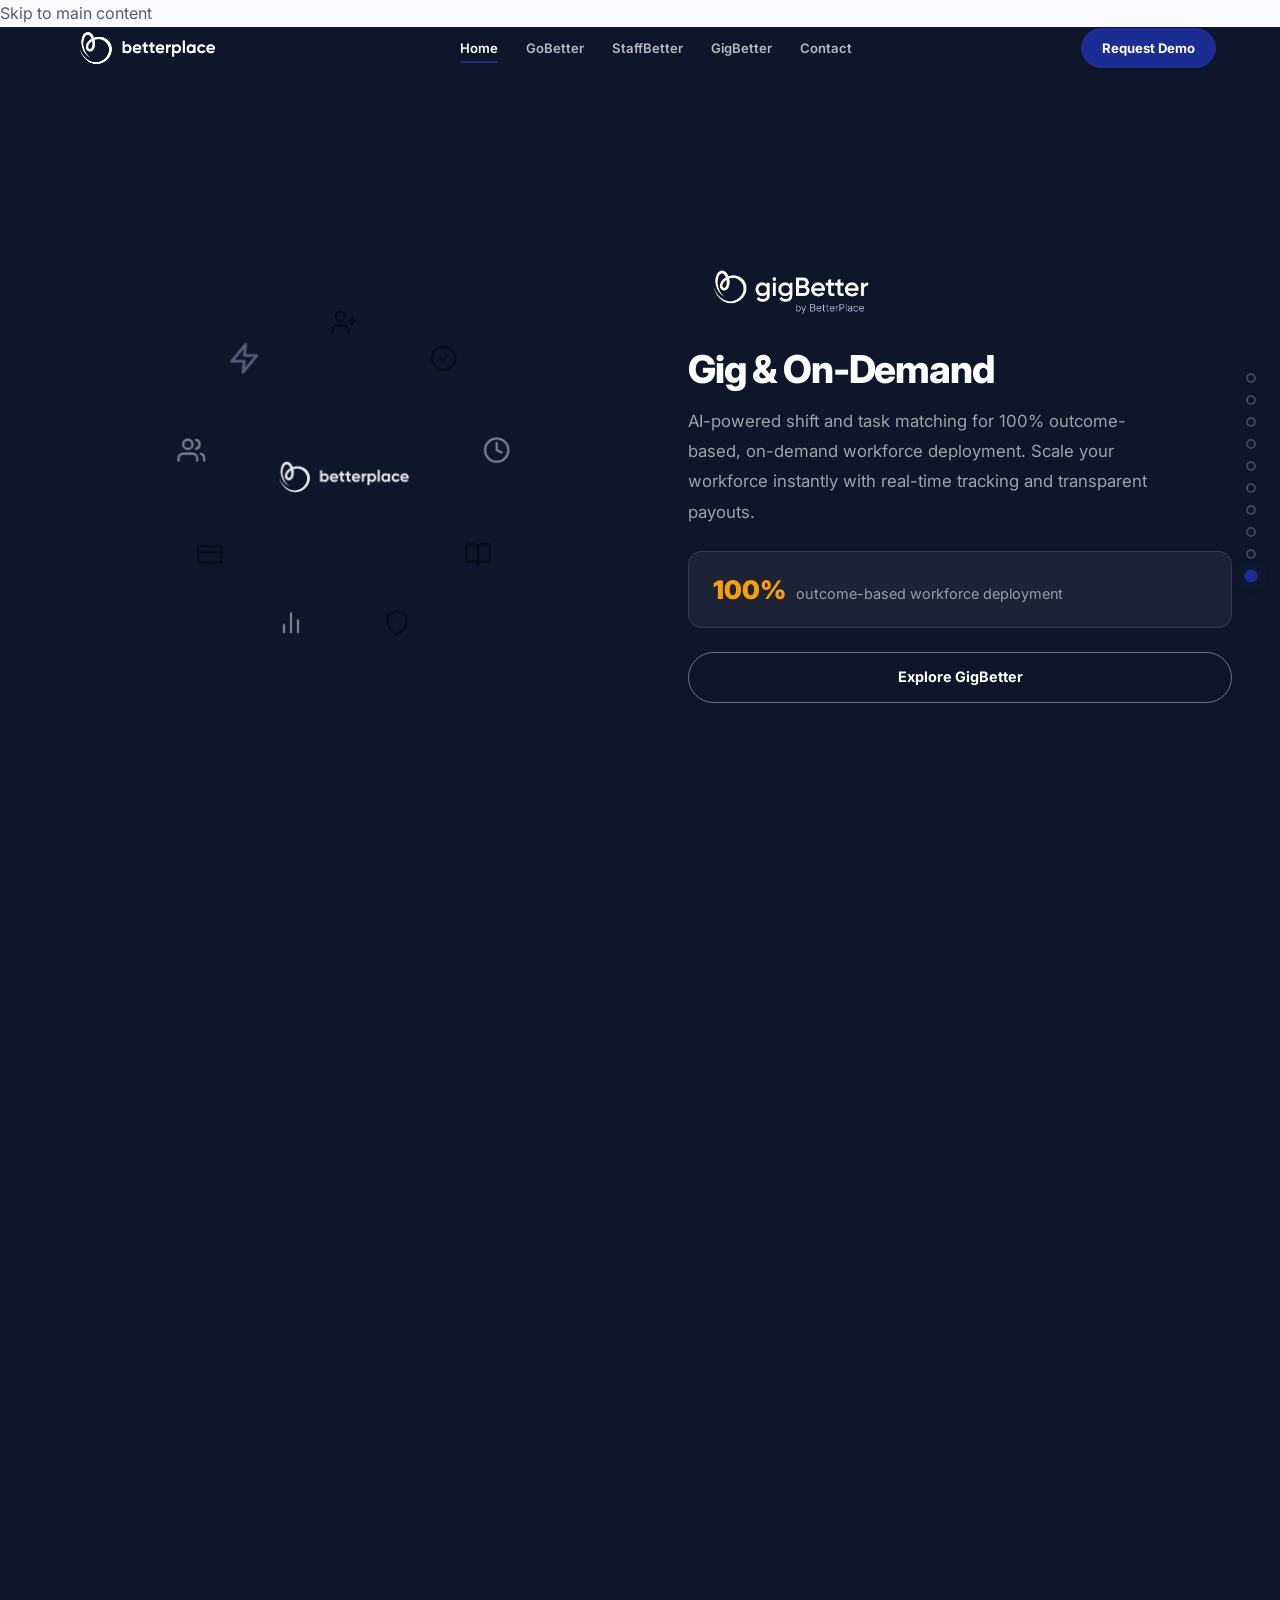
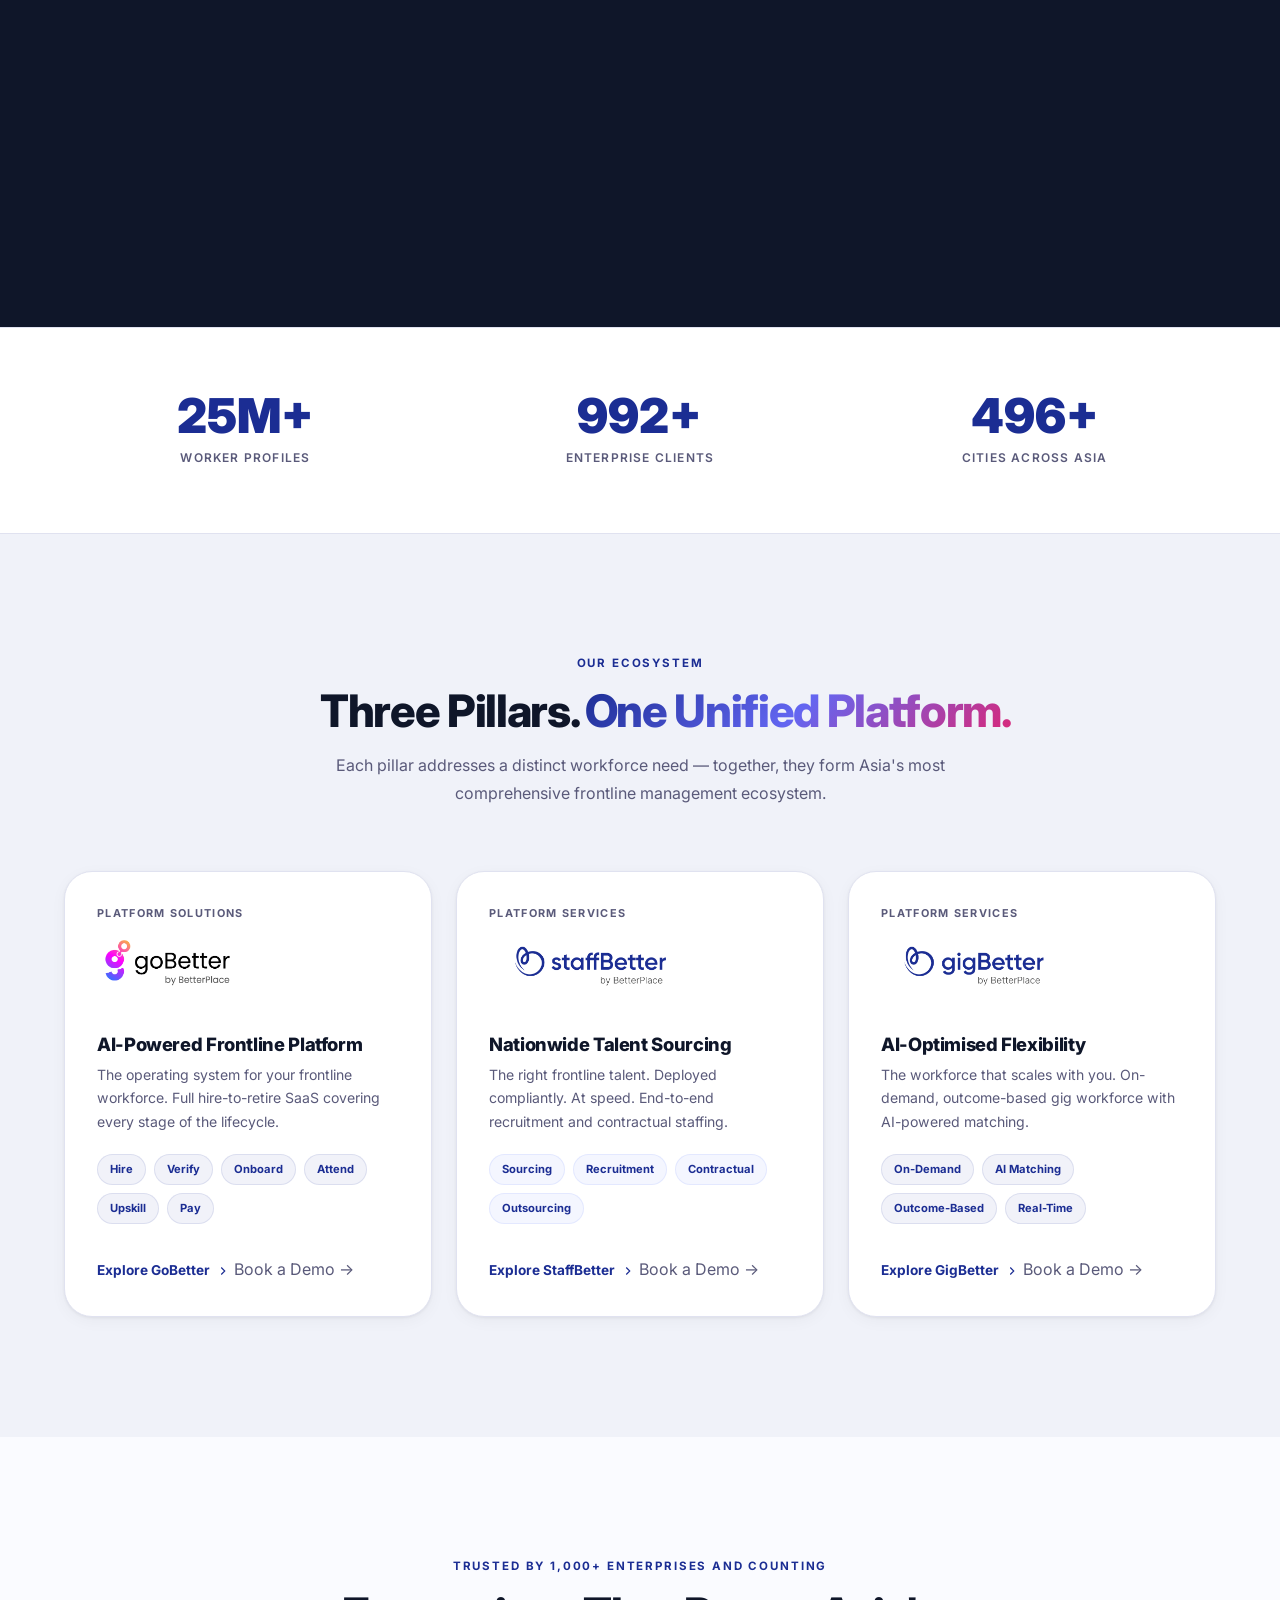
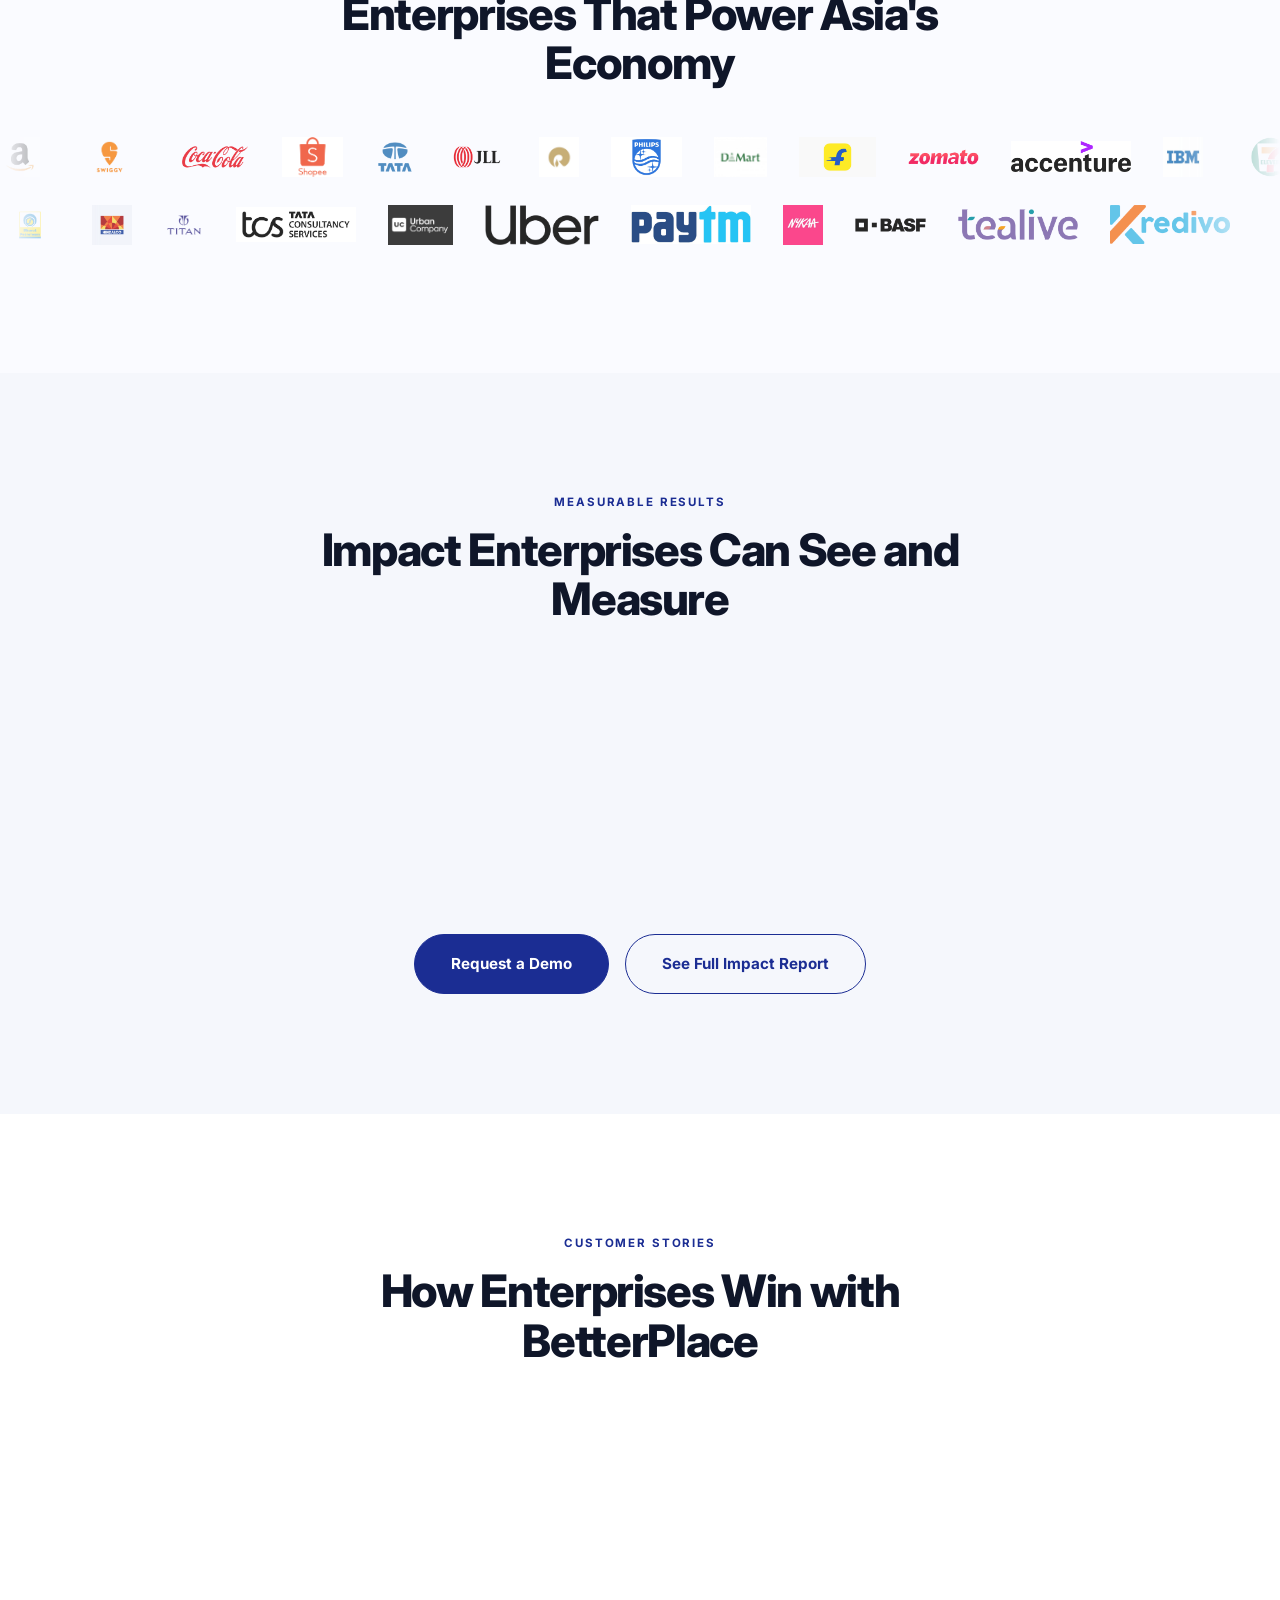
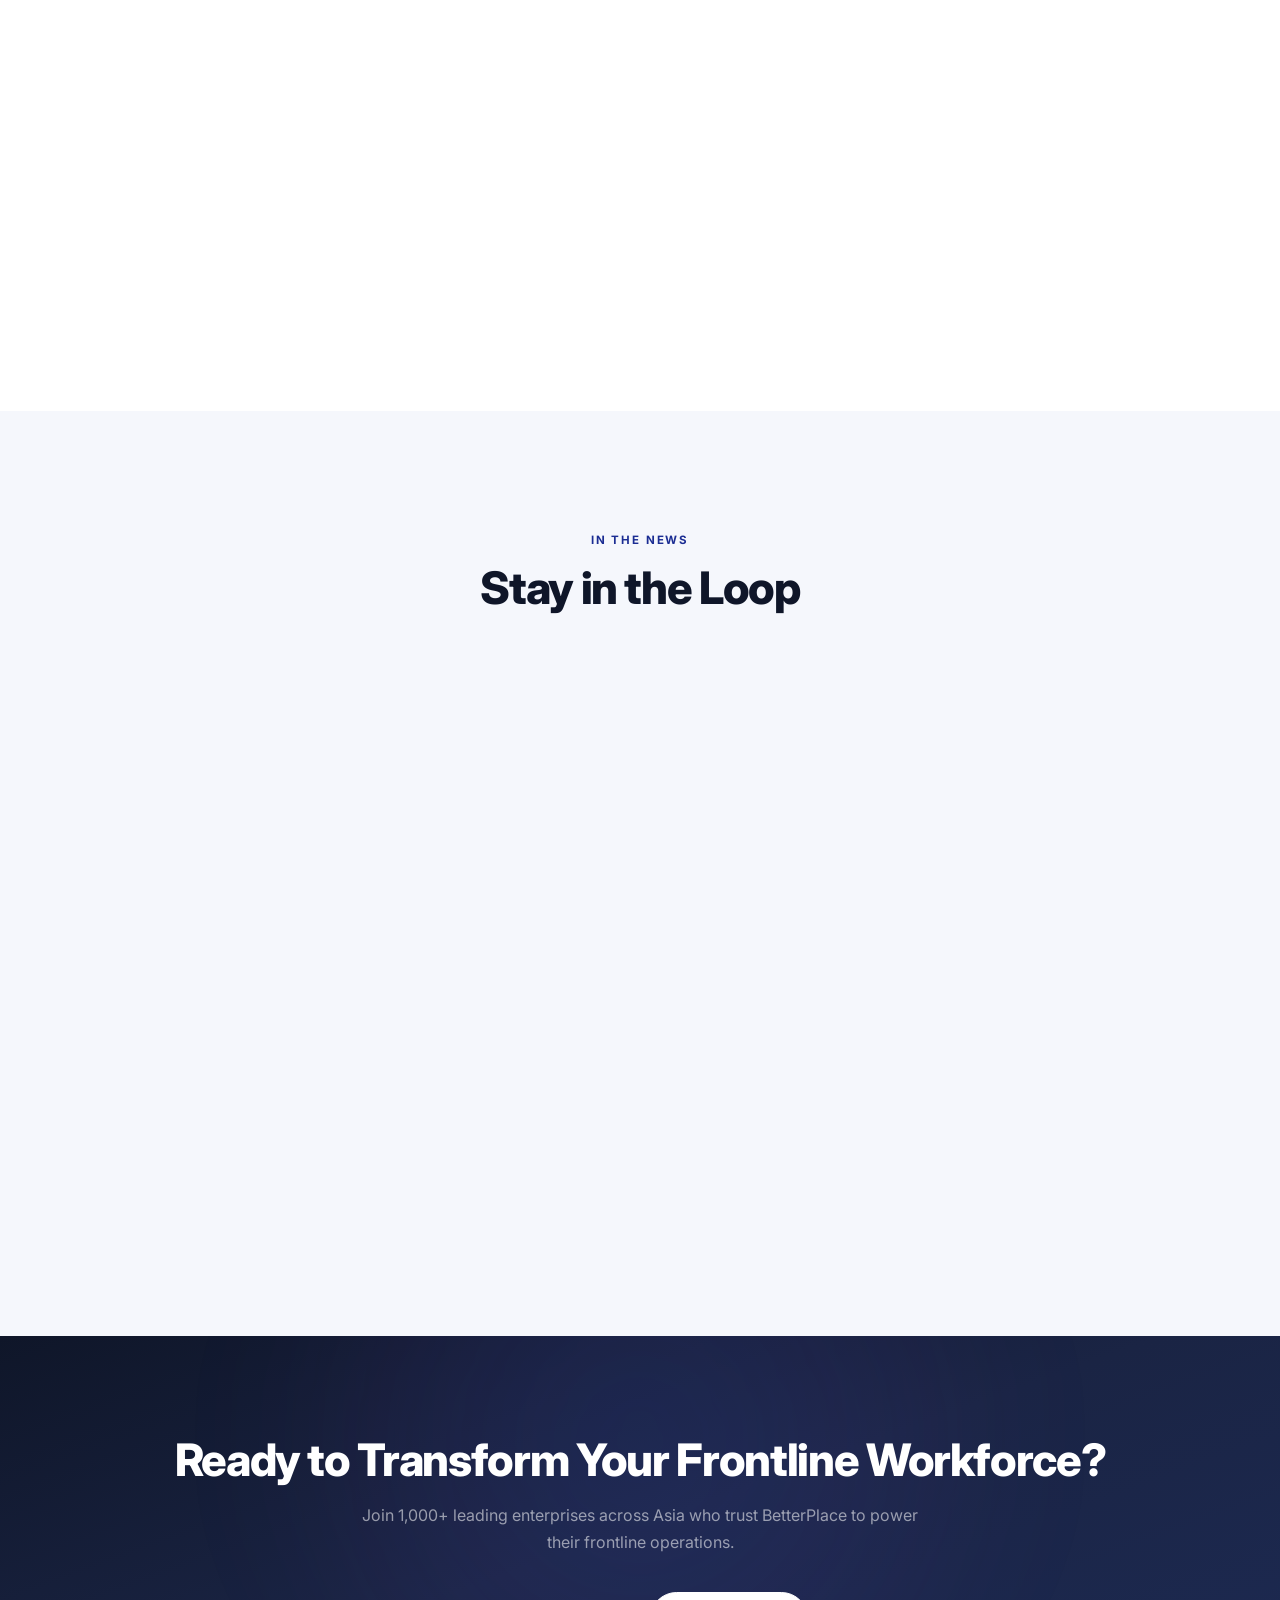
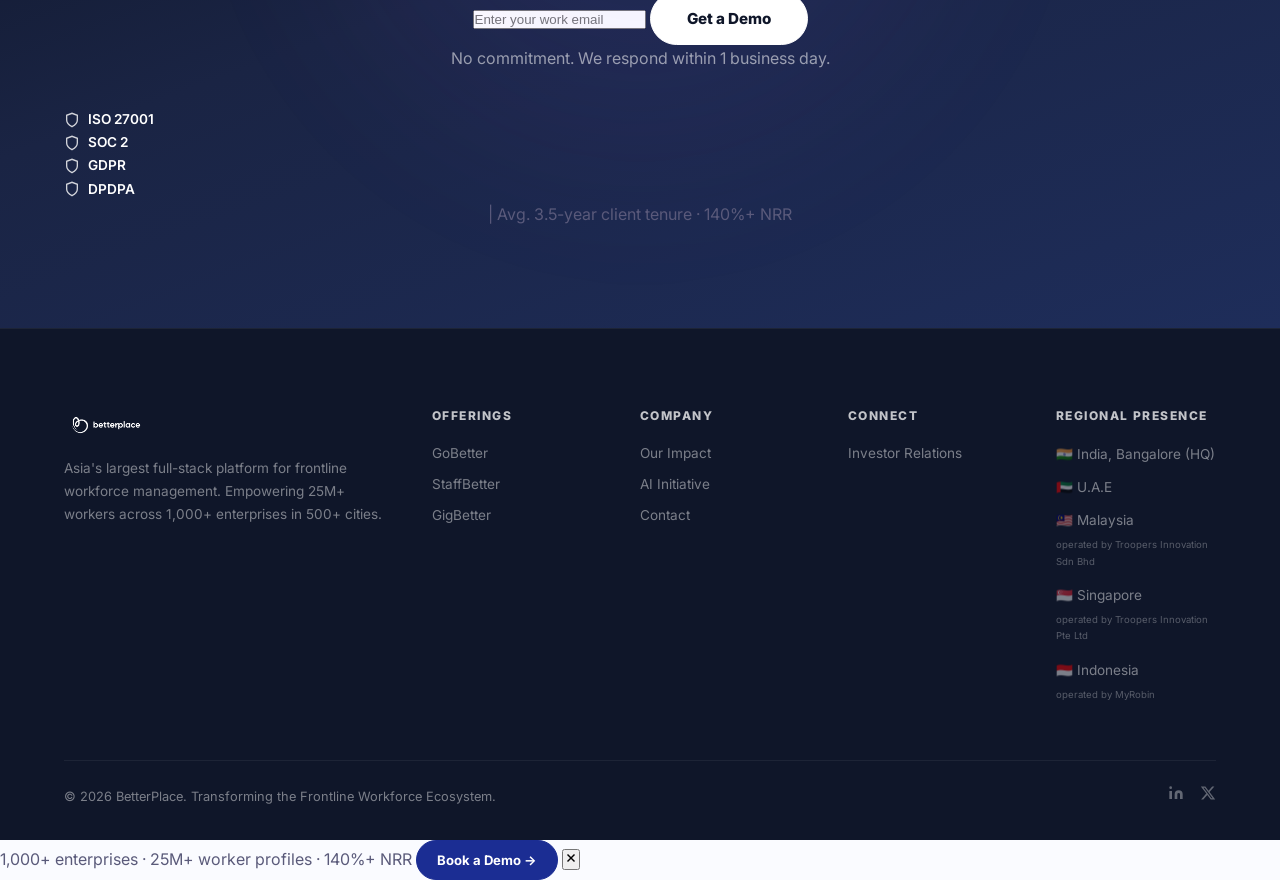
==== commit c394e8c2: "SEO overhaul + homepage UX improvements - Added canonical tags, robots meta, Open Graph, Twitter Car" ====
--- a/index.html
+++ b/index.html
@@ -3,8 +3,58 @@
 <head>
   <meta charset="UTF-8" />
   <meta name="viewport" content="width=device-width, initial-scale=1.0" />
-  <title>BetterPlace — Homepage V2 (Logo Orbit Experiment)</title>
-  <meta name="description" content="Experimental homepage — orbit rings arranged to echo the BetterPlace logomark." />
+  <title>BetterPlace — Frontline Workforce Management Platform | Asia's Leading HR Tech</title>
+  <meta name="description" content="BetterPlace is Asia's leading full-stack platform for frontline workforce management. Hire, verify, onboard, train and pay 25M+ workers across India, Southeast Asia and the GCC." />
+  <meta name="robots" content="index, follow" />
+  <link rel="canonical" href="https://betterplaceglobal.com/" />
+  <!-- Open Graph -->
+  <meta property="og:type" content="website" />
+  <meta property="og:url" content="https://betterplaceglobal.com/" />
+  <meta property="og:title" content="BetterPlace — Frontline Workforce Management Platform" />
+  <meta property="og:description" content="Asia's leading full-stack platform for frontline workforce management. Hire, verify, onboard, train and pay 25M+ workers across India, SEA and GCC." />
+  <meta property="og:image" content="https://betterplaceglobal.com/assets/logo/png%202/logo-blue-horizontal.png" />
+  <meta property="og:site_name" content="BetterPlace" />
+  <!-- Twitter Card -->
+  <meta name="twitter:card" content="summary_large_image" />
+  <meta name="twitter:title" content="BetterPlace — Frontline Workforce Management Platform" />
+  <meta name="twitter:description" content="Asia's leading full-stack platform for frontline workforce management. Hire, verify, onboard, train and pay 25M+ workers across India, SEA and GCC." />
+  <meta name="twitter:image" content="https://betterplaceglobal.com/assets/logo/png%202/logo-blue-horizontal.png" />
+  <!-- Schema: Organization -->
+  <script type="application/ld+json">
+  {
+    "@context": "https://schema.org",
+    "@type": "Organization",
+    "name": "BetterPlace",
+    "url": "https://betterplaceglobal.com",
+    "logo": "https://betterplaceglobal.com/assets/logo/png%202/logo-blue-horizontal.png",
+    "description": "Asia's leading platform for frontline workforce management — empowering enterprises and workers across India, Southeast Asia, and the GCC.",
+    "foundingDate": "2015",
+    "founder": [
+      { "@type": "Person", "name": "Pravin Agarwala" },
+      { "@type": "Person", "name": "Saurabh Tandon" }
+    ],
+    "address": {
+      "@type": "PostalAddress",
+      "addressLocality": "Bengaluru",
+      "addressCountry": "IN"
+    },
+    "contactPoint": {
+      "@type": "ContactPoint",
+      "contactType": "customer support",
+      "email": "contact@betterplace.co.in"
+    },
+    "sameAs": [
+      "https://www.linkedin.com/company/betterplace"
+    ],
+    "numberOfEmployees": { "@type": "QuantitativeValue", "value": 800 },
+    "areaServed": ["IN", "SG", "MY", "ID", "SA"]
+  }
+  </script>
+  <link rel="preconnect" href="https://fonts.googleapis.com" />
+  <link rel="preconnect" href="https://fonts.gstatic.com" crossorigin />
+  <link rel="preconnect" href="https://cdnjs.cloudflare.com" />
+  <link rel="preload" as="style" href="https://fonts.googleapis.com/css2?family=Inter:wght@300;400;500;600;700;800;900&display=swap" onload="this.onload=null;this.rel='stylesheet'" />
+  <noscript><link rel="stylesheet" href="https://fonts.googleapis.com/css2?family=Inter:wght@300;400;500;600;700;800;900&display=swap" /></noscript>
   <link rel="stylesheet" href="css/styles.css?v=20260316" />
   <link rel="icon" type="image/png" href="assets/logo-bp.png" />
   <style>
@@ -13,6 +63,7 @@
   </style>
 </head>
 <body>
+<a href="#main-content" class="skip-link">Skip to main content</a>
 
 <!-- ===== NAVIGATION ===== -->
 <nav class="nav nav--dark" id="main-nav">
@@ -48,6 +99,7 @@
 </nav>
 
 <!-- ===== SCROLL-DRIVEN 3D ORBIT JOURNEY (HERO) ===== -->
+<a id="main-content" aria-hidden="true" tabindex="-1" style="position:absolute;"></a>
 <section class="orbit-journey" id="orbit-journey">
   <!-- Dynamic background layers -->
   <div class="orbit-journey__bg" id="orbit-bg">
@@ -56,39 +108,39 @@
       <div class="orbit-bg-layer__overlay orbit-bg-layer__overlay--intro"></div>
     </div>
     <div class="orbit-bg-layer" data-bg="0">
-      <img src="assets/photos/service-gobetter.jpg" alt="" />
+      <img src="assets/photos/service-gobetter.jpg" alt="" loading="lazy" />
       <div class="orbit-bg-layer__overlay orbit-bg-layer__overlay--gobetter"></div>
     </div>
     <div class="orbit-bg-layer" data-bg="1">
-      <img src="assets/photos/service-gobetter.jpg" alt="" />
+      <img src="assets/photos/service-gobetter.jpg" alt="" loading="lazy" />
       <div class="orbit-bg-layer__overlay orbit-bg-layer__overlay--gobetter"></div>
     </div>
     <div class="orbit-bg-layer" data-bg="2">
-      <img src="assets/photos/service-gobetter.jpg" alt="" />
+      <img src="assets/photos/service-gobetter.jpg" alt="" loading="lazy" />
       <div class="orbit-bg-layer__overlay orbit-bg-layer__overlay--gobetter"></div>
     </div>
     <div class="orbit-bg-layer" data-bg="3">
-      <img src="assets/photos/service-gobetter.jpg" alt="" />
+      <img src="assets/photos/service-gobetter.jpg" alt="" loading="lazy" />
       <div class="orbit-bg-layer__overlay orbit-bg-layer__overlay--gobetter"></div>
     </div>
     <div class="orbit-bg-layer" data-bg="4">
-      <img src="assets/photos/service-gobetter.jpg" alt="" />
+      <img src="assets/photos/service-gobetter.jpg" alt="" loading="lazy" />
       <div class="orbit-bg-layer__overlay orbit-bg-layer__overlay--gobetter"></div>
     </div>
     <div class="orbit-bg-layer" data-bg="5">
-      <img src="assets/photos/service-gobetter.jpg" alt="" />
+      <img src="assets/photos/service-gobetter.jpg" alt="" loading="lazy" />
       <div class="orbit-bg-layer__overlay orbit-bg-layer__overlay--gobetter"></div>
     </div>
     <div class="orbit-bg-layer" data-bg="6">
-      <img src="assets/photos/service-gobetter.jpg" alt="" />
+      <img src="assets/photos/service-gobetter.jpg" alt="" loading="lazy" />
       <div class="orbit-bg-layer__overlay orbit-bg-layer__overlay--gobetter"></div>
     </div>
     <div class="orbit-bg-layer" data-bg="7">
-      <img src="assets/photos/service-staffbetter.jpg" alt="" />
+      <img src="assets/photos/service-staffbetter.jpg" alt="" loading="lazy" />
       <div class="orbit-bg-layer__overlay orbit-bg-layer__overlay--staffbetter"></div>
     </div>
     <div class="orbit-bg-layer" data-bg="8">
-      <img src="assets/photos/service-gigbetter.jpg" alt="" />
+      <img src="assets/photos/service-gigbetter.jpg" alt="" loading="lazy" />
       <div class="orbit-bg-layer__overlay orbit-bg-layer__overlay--gobetter"></div>
     </div>
   </div>
@@ -97,7 +149,7 @@
   <div class="orbit-journey__sticky">
     <!-- 3D Orbit (left side) -->
     <div class="orbit-journey__canvas-wrap">
-      <canvas id="orbit-canvas"></canvas>
+      <canvas id="orbit-canvas" aria-hidden="true" role="presentation"></canvas>
       <div class="orbit-labels" id="orbit-labels">
         <div class="orbit-label" data-step="0" data-icon-dark="true"><div class="orbit-label__inner"><div class="orbit-label__icon"><svg width="28" height="28" viewBox="0 0 24 24" fill="none" stroke="currentColor" stroke-width="2" stroke-linecap="round" stroke-linejoin="round"><path d="M16 21v-2a4 4 0 0 0-4-4H6a4 4 0 0 0-4 4v2"/><circle cx="9" cy="7" r="4"/><line x1="19" y1="8" x2="19" y2="14"/><line x1="22" y1="11" x2="16" y2="11"/></svg></div><div class="orbit-label__title">Hire &amp; Onboard</div></div></div>
         <div class="orbit-label" data-step="1" data-icon-dark="true"><div class="orbit-label__inner"><div class="orbit-label__icon"><svg width="28" height="28" viewBox="0 0 24 24" fill="none" stroke="currentColor" stroke-width="2" stroke-linecap="round" stroke-linejoin="round"><path d="M9 12l2 2 4-4"/><circle cx="12" cy="12" r="10"/></svg></div><div class="orbit-label__title">Verify</div></div></div>
@@ -110,7 +162,7 @@
         <div class="orbit-label" data-step="8"><div class="orbit-label__inner"><div class="orbit-label__icon"><svg width="28" height="28" viewBox="0 0 24 24" fill="none" stroke="currentColor" stroke-width="2" stroke-linecap="round" stroke-linejoin="round"><polygon points="13 2 3 14 12 14 11 22 21 10 12 10 13 2"/></svg></div><div class="orbit-label__title">Gig</div></div></div>
       </div>
       <div class="orbit-hub-label">
-        <img src="assets/logo/png 2/logo-white-horizontal.png" alt="BetterPlace" />
+        <img src="assets/logo/png 2/logo-white-horizontal.png" alt="BetterPlace" loading="lazy" />
       </div>
     </div>
 
@@ -118,7 +170,7 @@
     <div class="orbit-journey__info" id="orbit-info">
       <!-- Step 0: Landing / Intro -->
       <div class="orbit-step-info active" data-step="-1">
-        <h1 class="orbit-hero-title">One Platform.<br/><span>Every Frontline Need.</span></h1>
+        <h1 class="orbit-hero-title" data-ab="hero-headline" data-ab-variant="one-platform">One Platform.<br/><span>Every Frontline Need.</span></h1>
         <p>From verification to payroll, from hiring to upskilling — BetterPlace powers the entire frontline workforce lifecycle for 1,000+ enterprises across Asia.</p>
         <div class="orbit-step-info__stats">
           <div><strong data-counter="25" data-suffix="M+">25M+</strong><span>Worker Profiles</span></div>
@@ -126,68 +178,68 @@
           <div><strong data-counter="500" data-suffix="+">500+</strong><span>Cities</span></div>
         </div>
         <div class="orbit-hero-ctas">
-          <a href="contact.html" class="btn btn-white btn-lg">Request a Demo</a>
-          <a href="#orbit-scroll-track" class="btn btn-outline-white btn-lg">Explore the Lifecycle</a>
+          <a href="contact.html" class="btn btn-white btn-lg" data-ab="hero-cta-primary" data-ab-variant="request-demo">Request a Demo</a>
+          <a href="#content-start" class="btn btn-outline-white btn-lg">See How It Works</a>
         </div>
       </div>
       <div class="orbit-step-info" data-step="0">
-        <div class="orbit-step-info__pillar-badge orbit-step-info__pillar-badge--gobetter"><img src="assets/logo/goBetter Logo/goBetter by BP logo/PNG/goBetter by BP-1 copy 33x100.png" alt="GoBetter" /></div>
+        <div class="orbit-step-info__pillar-badge orbit-step-info__pillar-badge--gobetter"><img src="assets/logo/goBetter Logo/goBetter by BP logo/PNG/goBetter by BP-1 copy 33x100.png" alt="GoBetter" loading="lazy" /></div>
         <h2>Hire &amp; Onboard</h2>
         <p>Streamlined, touchless recruiting and onboarding that reduces hiring lead times by 60%. From job posting to day-one readiness — powered by AI voice bots and smart candidate matching.</p>
         <div class="orbit-step-info__metric"><strong>60%</strong> reduction in hiring lead times</div>
         <a href="gobetter.html" class="btn btn-outline" style="margin-top:24px;">Learn More</a>
       </div>
       <div class="orbit-step-info" data-step="1">
-        <div class="orbit-step-info__pillar-badge orbit-step-info__pillar-badge--gobetter"><img src="assets/logo/goBetter Logo/goBetter by BP logo/PNG/goBetter by BP-1 copy 33x100.png" alt="GoBetter" /></div>
+        <div class="orbit-step-info__pillar-badge orbit-step-info__pillar-badge--gobetter"><img src="assets/logo/goBetter Logo/goBetter by BP logo/PNG/goBetter by BP-1 copy 33x100.png" alt="GoBetter" loading="lazy" /></div>
         <h2>Background Verification</h2>
         <p>India's first digital background verification for frontline workers. 95% of criminal checks are fully digital — delivering trust and compliance at scale with AI-powered automation.</p>
         <div class="orbit-step-info__metric"><strong>36M+</strong> BGV verifications processed annually</div>
         <a href="gobetter.html" class="btn btn-outline" style="margin-top:24px;">Learn More</a>
       </div>
       <div class="orbit-step-info" data-step="2">
-        <div class="orbit-step-info__pillar-badge orbit-step-info__pillar-badge--gobetter"><img src="assets/logo/goBetter Logo/goBetter by BP logo/PNG/goBetter by BP-1 copy 33x100.png" alt="GoBetter" /></div>
+        <div class="orbit-step-info__pillar-badge orbit-step-info__pillar-badge--gobetter"><img src="assets/logo/goBetter Logo/goBetter by BP logo/PNG/goBetter by BP-1 copy 33x100.png" alt="GoBetter" loading="lazy" /></div>
         <h2>Time &amp; Attendance</h2>
         <p>Real-time tracking with geo-fencing and facial recognition across distributed locations. Smart rostering turns 8 hours of weekly scheduling work into 5 minutes.</p>
         <div class="orbit-step-info__metric"><strong>8hrs &rarr; 5min</strong> smart rostering per week</div>
         <a href="gobetter.html" class="btn btn-outline" style="margin-top:24px;">Learn More</a>
       </div>
       <div class="orbit-step-info" data-step="3">
-        <div class="orbit-step-info__pillar-badge orbit-step-info__pillar-badge--gobetter"><img src="assets/logo/goBetter Logo/goBetter by BP logo/PNG/goBetter by BP-1 copy 33x100.png" alt="GoBetter" /></div>
+        <div class="orbit-step-info__pillar-badge orbit-step-info__pillar-badge--gobetter"><img src="assets/logo/goBetter Logo/goBetter by BP logo/PNG/goBetter by BP-1 copy 33x100.png" alt="GoBetter" loading="lazy" /></div>
         <h2>Learning &amp; Upskilling</h2>
         <p>Mobile-first, gamified learning management system supporting 35+ languages. AI-powered translation and adaptive content delivery driving measurable skill development at scale.</p>
         <div class="orbit-step-info__metric"><strong>2.5M+</strong> workers upskilled via LMS</div>
         <a href="gobetter.html" class="btn btn-outline" style="margin-top:24px;">Learn More</a>
       </div>
       <div class="orbit-step-info" data-step="4">
-        <div class="orbit-step-info__pillar-badge orbit-step-info__pillar-badge--gobetter"><img src="assets/logo/goBetter Logo/goBetter by BP logo/PNG/goBetter by BP-1 copy 33x100.png" alt="GoBetter" /></div>
+        <div class="orbit-step-info__pillar-badge orbit-step-info__pillar-badge--gobetter"><img src="assets/logo/goBetter Logo/goBetter by BP logo/PNG/goBetter by BP-1 copy 33x100.png" alt="GoBetter" loading="lazy" /></div>
         <h2>Manpower Vendor &amp; Compliance</h2>
         <p>Single source of truth for all manpower vendors. Integrated compliance management with extensive analytics around vendor performance — reducing non-compliance across your workforce operations.</p>
         <div class="orbit-step-info__metric"><strong>80%</strong> reduction in vendor non-compliance</div>
         <a href="gobetter.html" class="btn btn-outline" style="margin-top:24px;">Learn More</a>
       </div>
       <div class="orbit-step-info" data-step="5">
-        <div class="orbit-step-info__pillar-badge orbit-step-info__pillar-badge--gobetter"><img src="assets/logo/goBetter Logo/goBetter by BP logo/PNG/goBetter by BP-1 copy 33x100.png" alt="GoBetter" /></div>
+        <div class="orbit-step-info__pillar-badge orbit-step-info__pillar-badge--gobetter"><img src="assets/logo/goBetter Logo/goBetter by BP logo/PNG/goBetter by BP-1 copy 33x100.png" alt="GoBetter" loading="lazy" /></div>
         <h2>Performance Management</h2>
         <p>Drive workforce productivity with real-time performance tracking, automated appraisals, and data-driven insights. Identify top performers and reduce attrition across your frontline teams.</p>
         <div class="orbit-step-info__metric"><strong>15%</strong> reduction in attrition</div>
         <a href="gobetter.html" class="btn btn-outline" style="margin-top:24px;">Learn More</a>
       </div>
       <div class="orbit-step-info" data-step="6">
-        <div class="orbit-step-info__pillar-badge orbit-step-info__pillar-badge--gobetter"><img src="assets/logo/goBetter Logo/goBetter by BP logo/PNG/goBetter by BP-1 copy 33x100.png" alt="GoBetter" /></div>
+        <div class="orbit-step-info__pillar-badge orbit-step-info__pillar-badge--gobetter"><img src="assets/logo/goBetter Logo/goBetter by BP logo/PNG/goBetter by BP-1 copy 33x100.png" alt="GoBetter" loading="lazy" /></div>
         <h2>Payroll &amp; Compliance</h2>
         <p>Automated, leakage-free payroll processing with real-time reconciliation and statutory compliance. Every payment is verified, tracked, and precisely disbursed.</p>
         <div class="orbit-step-info__metric"><strong>90%</strong> reduction in payroll leakage</div>
         <a href="gobetter.html" class="btn btn-outline" style="margin-top:24px;">Learn More</a>
       </div>
       <div class="orbit-step-info" data-step="7">
-        <div class="orbit-step-info__pillar-badge orbit-step-info__pillar-badge--staffbetter"><img src="assets/logo/PNG/staffBetter_White Logo@2x.png" alt="StaffBetter" /></div>
+        <div class="orbit-step-info__pillar-badge orbit-step-info__pillar-badge--staffbetter"><img src="assets/logo/PNG/staffBetter_White Logo@2x.png" alt="StaffBetter" loading="lazy" /></div>
         <h2>Full-Time Staffing</h2>
         <p>Nationwide talent sourcing and contractual staffing across India and Southeast Asia, with 40,848 workers managed monthly across 500+ cities.</p>
         <div class="orbit-step-info__metric"><strong>500+</strong> cities with active staffing operations</div>
         <a href="staffbetter.html" class="btn btn-outline" style="margin-top:24px;">Explore StaffBetter</a>
       </div>
       <div class="orbit-step-info" data-step="8">
-        <div class="orbit-step-info__pillar-badge orbit-step-info__pillar-badge--gigbetter"><img src="assets/logo/PNG/gigBetter_White Logo@2x.png" alt="GigBetter" /></div>
+        <div class="orbit-step-info__pillar-badge orbit-step-info__pillar-badge--gigbetter"><img src="assets/logo/PNG/gigBetter_White Logo@2x.png" alt="GigBetter" loading="lazy" /></div>
         <h2>Gig &amp; On-Demand</h2>
         <p>AI-powered shift and task matching for 100% outcome-based, on-demand workforce deployment. Scale your workforce instantly with real-time tracking and transparent payouts.</p>
         <div class="orbit-step-info__metric"><strong>100%</strong> outcome-based workforce deployment</div>
@@ -215,8 +267,8 @@
       <svg width="16" height="16" viewBox="0 0 24 24" fill="none" stroke="currentColor" stroke-width="2"><polyline points="6 9 12 15 18 9"/></svg>
     </div>
 
-    <!-- Skip orbit — hidden, triggered by clicking the orbit canvas area -->
-    <a href="#content-start" class="orbit-skip" id="orbit-skip" style="display:none;"></a>
+    <!-- See Overview button -->
+    <button id="orbit-overview-btn" onclick="document.getElementById('content-start').scrollIntoView({behavior:'smooth'})" style="position:fixed;bottom:32px;right:32px;z-index:9999;background:rgba(255,255,255,0.12);backdrop-filter:blur(12px);-webkit-backdrop-filter:blur(12px);border:1px solid rgba(255,255,255,0.3);color:#fff;font-family:inherit;font-size:0.8rem;font-weight:600;letter-spacing:0.06em;text-transform:uppercase;padding:10px 20px;border-radius:100px;cursor:pointer;">See Overview</button>
   </div>
 
   <!-- Invisible scroll triggers -->
@@ -266,7 +318,7 @@
       <div class="pillar-card fade-in-up stagger-1">
         <div class="pillar-card__header">
           <div class="pillar-card__subcopy">Platform Solutions</div>
-          <img src="assets/logo/goBetter Logo/goBetter by BP logo/PNG/goBetter by BP-1 Primary.png" alt="GoBetter" class="pillar-card__logo" />
+          <img src="assets/logo/goBetter Logo/goBetter by BP logo/PNG/goBetter by BP-1 Primary.png" alt="GoBetter" class="pillar-card__logo" loading="lazy" />
         </div>
         <div class="pillar-card__body">
           <h3>AI-Powered Frontline Platform</h3>
@@ -282,12 +334,13 @@
         </div>
         <div class="pillar-card__footer">
           <a href="gobetter.html" class="pillar-card__link pillar-card__link--gobetter">Explore GoBetter <svg width="14" height="14" viewBox="0 0 24 24" fill="none" stroke="currentColor" stroke-width="2"><polyline points="9 18 15 12 9 6"/></svg></a>
+          <a href="contact.html?interest=gobetter" class="pillar-card__demo-cta">Book a Demo →</a>
         </div>
       </div>
       <div class="pillar-card fade-in-up stagger-2">
         <div class="pillar-card__header">
           <div class="pillar-card__subcopy">Platform Services</div>
-          <img src="assets/logo-staffbetter.png" alt="StaffBetter" class="pillar-card__logo" />
+          <img src="assets/logo-staffbetter.png" alt="StaffBetter" class="pillar-card__logo" loading="lazy" />
         </div>
         <div class="pillar-card__body">
           <h3>Nationwide Talent Sourcing</h3>
@@ -301,12 +354,13 @@
         </div>
         <div class="pillar-card__footer">
           <a href="staffbetter.html" class="pillar-card__link">Explore StaffBetter <svg width="14" height="14" viewBox="0 0 24 24" fill="none" stroke="currentColor" stroke-width="2"><polyline points="9 18 15 12 9 6"/></svg></a>
+          <a href="contact.html?interest=staffbetter" class="pillar-card__demo-cta">Book a Demo →</a>
         </div>
       </div>
       <div class="pillar-card fade-in-up stagger-3">
         <div class="pillar-card__header">
           <div class="pillar-card__subcopy">Platform Services</div>
-          <img src="assets/logo-gigbetter.png" alt="GigBetter" class="pillar-card__logo" />
+          <img src="assets/logo-gigbetter.png" alt="GigBetter" class="pillar-card__logo" loading="lazy" />
         </div>
         <div class="pillar-card__body">
           <h3>AI-Optimised Flexibility</h3>
@@ -320,6 +374,7 @@
         </div>
         <div class="pillar-card__footer">
           <a href="gigbetter.html" class="pillar-card__link pillar-card__link--gigbetter">Explore GigBetter <svg width="14" height="14" viewBox="0 0 24 24" fill="none" stroke="currentColor" stroke-width="2"><polyline points="9 18 15 12 9 6"/></svg></a>
+          <a href="contact.html?interest=gigbetter" class="pillar-card__demo-cta">Book a Demo →</a>
         </div>
       </div>
     </div>
@@ -336,74 +391,74 @@
   </div>
   <div class="logo-carousel">
     <div class="logo-carousel__track">
-      <div class="logo-carousel__item"><img src="assets/logo/logo-amazon.jpg" alt="Amazon" /></div>
-      <div class="logo-carousel__item"><img src="assets/logo/logo-swiggy.png" alt="Swiggy" /></div>
-      <div class="logo-carousel__item"><img src="assets/logo/logo-coca-cola.png" alt="Coca-Cola" /></div>
-      <div class="logo-carousel__item"><img src="assets/logo/logo-shopee.png" alt="Shopee" /></div>
-      <div class="logo-carousel__item"><img src="assets/logo/logo-tata.png" alt="Tata Group" /></div>
-      <div class="logo-carousel__item"><img src="assets/logo/logo-jll.png" alt="JLL" /></div>
-      <div class="logo-carousel__item"><img src="assets/logo/logo-reliance.jpg" alt="Reliance" /></div>
-      <div class="logo-carousel__item"><img src="assets/logo/logo-philips.jpg" alt="Philips" /></div>
-      <div class="logo-carousel__item"><img src="assets/logo/logo-dmart.jpg" alt="DMart" /></div>
-      <div class="logo-carousel__item"><img src="assets/logo/logo-flipkart.png" alt="Flipkart" /></div>
-      <div class="logo-carousel__item"><img src="assets/logo/logo-zomato.png" alt="Zomato" /></div>
-      <div class="logo-carousel__item"><img src="assets/logo/logo-accenture.png" alt="Accenture" /></div>
-      <div class="logo-carousel__item"><img src="assets/logo/logo-ibm.png" alt="IBM" /></div>
-      <div class="logo-carousel__item"><img src="assets/logo/logo-7-eleven.png" alt="7-Eleven" /></div>
-      <div class="logo-carousel__item"><img src="assets/logo/logo-pizzahut.png" alt="Pizza Hut" /></div>
-      <div class="logo-carousel__item"><img src="assets/logo/logo-iss.png" alt="ISS" /></div>
-      <div class="logo-carousel__item"><img src="assets/logo/logo-amazon.jpg" alt="Amazon" /></div>
-      <div class="logo-carousel__item"><img src="assets/logo/logo-swiggy.png" alt="Swiggy" /></div>
-      <div class="logo-carousel__item"><img src="assets/logo/logo-coca-cola.png" alt="Coca-Cola" /></div>
-      <div class="logo-carousel__item"><img src="assets/logo/logo-shopee.png" alt="Shopee" /></div>
-      <div class="logo-carousel__item"><img src="assets/logo/logo-tata.png" alt="Tata Group" /></div>
-      <div class="logo-carousel__item"><img src="assets/logo/logo-jll.png" alt="JLL" /></div>
-      <div class="logo-carousel__item"><img src="assets/logo/logo-reliance.jpg" alt="Reliance" /></div>
-      <div class="logo-carousel__item"><img src="assets/logo/logo-philips.jpg" alt="Philips" /></div>
-      <div class="logo-carousel__item"><img src="assets/logo/logo-dmart.jpg" alt="DMart" /></div>
-      <div class="logo-carousel__item"><img src="assets/logo/logo-flipkart.png" alt="Flipkart" /></div>
-      <div class="logo-carousel__item"><img src="assets/logo/logo-zomato.png" alt="Zomato" /></div>
-      <div class="logo-carousel__item"><img src="assets/logo/logo-accenture.png" alt="Accenture" /></div>
-      <div class="logo-carousel__item"><img src="assets/logo/logo-ibm.png" alt="IBM" /></div>
-      <div class="logo-carousel__item"><img src="assets/logo/logo-7-eleven.png" alt="7-Eleven" /></div>
-      <div class="logo-carousel__item"><img src="assets/logo/logo-pizzahut.png" alt="Pizza Hut" /></div>
-      <div class="logo-carousel__item"><img src="assets/logo/logo-iss.png" alt="ISS" /></div>
+      <div class="logo-carousel__item"><img src="assets/logo/logo-amazon.jpg" alt="Amazon" loading="lazy" /></div>
+      <div class="logo-carousel__item"><img src="assets/logo/logo-swiggy.png" alt="Swiggy" loading="lazy" /></div>
+      <div class="logo-carousel__item"><img src="assets/logo/logo-coca-cola.png" alt="Coca-Cola" loading="lazy" /></div>
+      <div class="logo-carousel__item"><img src="assets/logo/logo-shopee.png" alt="Shopee" loading="lazy" /></div>
+      <div class="logo-carousel__item"><img src="assets/logo/logo-tata.png" alt="Tata Group" loading="lazy" /></div>
+      <div class="logo-carousel__item"><img src="assets/logo/logo-jll.png" alt="JLL" loading="lazy" /></div>
+      <div class="logo-carousel__item"><img src="assets/logo/logo-reliance.jpg" alt="Reliance" loading="lazy" /></div>
+      <div class="logo-carousel__item"><img src="assets/logo/logo-philips.jpg" alt="Philips" loading="lazy" /></div>
+      <div class="logo-carousel__item"><img src="assets/logo/logo-dmart.jpg" alt="DMart" loading="lazy" /></div>
+      <div class="logo-carousel__item"><img src="assets/logo/logo-flipkart.png" alt="Flipkart" loading="lazy" /></div>
+      <div class="logo-carousel__item"><img src="assets/logo/logo-zomato.png" alt="Zomato" loading="lazy" /></div>
+      <div class="logo-carousel__item"><img src="assets/logo/logo-accenture.png" alt="Accenture" loading="lazy" /></div>
+      <div class="logo-carousel__item"><img src="assets/logo/logo-ibm.png" alt="IBM" loading="lazy" /></div>
+      <div class="logo-carousel__item"><img src="assets/logo/logo-7-eleven.png" alt="7-Eleven" loading="lazy" /></div>
+      <div class="logo-carousel__item"><img src="assets/logo/logo-pizzahut.png" alt="Pizza Hut" loading="lazy" /></div>
+      <div class="logo-carousel__item"><img src="assets/logo/logo-iss.png" alt="ISS" loading="lazy" /></div>
+      <div class="logo-carousel__item"><img src="assets/logo/logo-amazon.jpg" alt="Amazon" loading="lazy" /></div>
+      <div class="logo-carousel__item"><img src="assets/logo/logo-swiggy.png" alt="Swiggy" loading="lazy" /></div>
+      <div class="logo-carousel__item"><img src="assets/logo/logo-coca-cola.png" alt="Coca-Cola" loading="lazy" /></div>
+      <div class="logo-carousel__item"><img src="assets/logo/logo-shopee.png" alt="Shopee" loading="lazy" /></div>
+      <div class="logo-carousel__item"><img src="assets/logo/logo-tata.png" alt="Tata Group" loading="lazy" /></div>
+      <div class="logo-carousel__item"><img src="assets/logo/logo-jll.png" alt="JLL" loading="lazy" /></div>
+      <div class="logo-carousel__item"><img src="assets/logo/logo-reliance.jpg" alt="Reliance" loading="lazy" /></div>
+      <div class="logo-carousel__item"><img src="assets/logo/logo-philips.jpg" alt="Philips" loading="lazy" /></div>
+      <div class="logo-carousel__item"><img src="assets/logo/logo-dmart.jpg" alt="DMart" loading="lazy" /></div>
+      <div class="logo-carousel__item"><img src="assets/logo/logo-flipkart.png" alt="Flipkart" loading="lazy" /></div>
+      <div class="logo-carousel__item"><img src="assets/logo/logo-zomato.png" alt="Zomato" loading="lazy" /></div>
+      <div class="logo-carousel__item"><img src="assets/logo/logo-accenture.png" alt="Accenture" loading="lazy" /></div>
+      <div class="logo-carousel__item"><img src="assets/logo/logo-ibm.png" alt="IBM" loading="lazy" /></div>
+      <div class="logo-carousel__item"><img src="assets/logo/logo-7-eleven.png" alt="7-Eleven" loading="lazy" /></div>
+      <div class="logo-carousel__item"><img src="assets/logo/logo-pizzahut.png" alt="Pizza Hut" loading="lazy" /></div>
+      <div class="logo-carousel__item"><img src="assets/logo/logo-iss.png" alt="ISS" loading="lazy" /></div>
     </div>
   </div>
   <div class="logo-carousel logo-carousel--reverse">
     <div class="logo-carousel__track">
-      <div class="logo-carousel__item"><img src="assets/logo/logo-Bharat_Petroleum.png" alt="Bharat Petroleum" /></div>
-      <div class="logo-carousel__item"><img src="assets/logo/logo-hindalco.png" alt="Hindalco" /></div>
-      <div class="logo-carousel__item"><img src="assets/logo/logo-titan.png" alt="Titan" /></div>
-      <div class="logo-carousel__item"><img src="assets/logo/logo-tcs.png" alt="TCS" /></div>
-      <div class="logo-carousel__item"><img src="assets/logo/logo-urbancompany.png" alt="Urban Company" /></div>
-      <div class="logo-carousel__item"><img src="assets/logo/logo-uber.png" alt="Uber" /></div>
-      <div class="logo-carousel__item"><img src="assets/logo/logo-Paytm.png" alt="Paytm" /></div>
-      <div class="logo-carousel__item"><img src="assets/logo/logo-nykaa.png" alt="Nykaa" /></div>
-      <div class="logo-carousel__item"><img src="assets/logo/logo-basf.png" alt="BASF" /></div>
-      <div class="logo-carousel__item"><img src="assets/logo/logo-tealive.png" alt="Tealive" /></div>
-      <div class="logo-carousel__item"><img src="assets/logo/logo-kredivo.png" alt="Kredivo" /></div>
-      <div class="logo-carousel__item"><img src="assets/logo/logo-lionparcel.png" alt="Lion Parcel" /></div>
-      <div class="logo-carousel__item"><img src="assets/logo/logo-watsons.png" alt="Watsons" /></div>
-      <div class="logo-carousel__item"><img src="assets/logo/logo-OLA.png" alt="OLA" /></div>
-      <div class="logo-carousel__item"><img src="assets/logo/logo-muthoot-finance.png" alt="Muthoot Finance" /></div>
-      <div class="logo-carousel__item"><img src="assets/logo/logo-practo.png" alt="Practo" /></div>
-      <div class="logo-carousel__item"><img src="assets/logo/logo-Bharat_Petroleum.png" alt="Bharat Petroleum" /></div>
-      <div class="logo-carousel__item"><img src="assets/logo/logo-hindalco.png" alt="Hindalco" /></div>
-      <div class="logo-carousel__item"><img src="assets/logo/logo-titan.png" alt="Titan" /></div>
-      <div class="logo-carousel__item"><img src="assets/logo/logo-tcs.png" alt="TCS" /></div>
-      <div class="logo-carousel__item"><img src="assets/logo/logo-urbancompany.png" alt="Urban Company" /></div>
-      <div class="logo-carousel__item"><img src="assets/logo/logo-uber.png" alt="Uber" /></div>
-      <div class="logo-carousel__item"><img src="assets/logo/logo-Paytm.png" alt="Paytm" /></div>
-      <div class="logo-carousel__item"><img src="assets/logo/logo-nykaa.png" alt="Nykaa" /></div>
-      <div class="logo-carousel__item"><img src="assets/logo/logo-basf.png" alt="BASF" /></div>
-      <div class="logo-carousel__item"><img src="assets/logo/logo-tealive.png" alt="Tealive" /></div>
-      <div class="logo-carousel__item"><img src="assets/logo/logo-kredivo.png" alt="Kredivo" /></div>
-      <div class="logo-carousel__item"><img src="assets/logo/logo-lionparcel.png" alt="Lion Parcel" /></div>
-      <div class="logo-carousel__item"><img src="assets/logo/logo-watsons.png" alt="Watsons" /></div>
-      <div class="logo-carousel__item"><img src="assets/logo/logo-OLA.png" alt="OLA" /></div>
-      <div class="logo-carousel__item"><img src="assets/logo/logo-muthoot-finance.png" alt="Muthoot Finance" /></div>
-      <div class="logo-carousel__item"><img src="assets/logo/logo-practo.png" alt="Practo" /></div>
+      <div class="logo-carousel__item"><img src="assets/logo/logo-Bharat_Petroleum.png" alt="Bharat Petroleum" loading="lazy" /></div>
+      <div class="logo-carousel__item"><img src="assets/logo/logo-hindalco.png" alt="Hindalco" loading="lazy" /></div>
+      <div class="logo-carousel__item"><img src="assets/logo/logo-titan.png" alt="Titan" loading="lazy" /></div>
+      <div class="logo-carousel__item"><img src="assets/logo/logo-tcs.png" alt="TCS" loading="lazy" /></div>
+      <div class="logo-carousel__item"><img src="assets/logo/logo-urbancompany.png" alt="Urban Company" loading="lazy" /></div>
+      <div class="logo-carousel__item"><img src="assets/logo/logo-uber.png" alt="Uber" loading="lazy" /></div>
+      <div class="logo-carousel__item"><img src="assets/logo/logo-Paytm.png" alt="Paytm" loading="lazy" /></div>
+      <div class="logo-carousel__item"><img src="assets/logo/logo-nykaa.png" alt="Nykaa" loading="lazy" /></div>
+      <div class="logo-carousel__item"><img src="assets/logo/logo-basf.png" alt="BASF" loading="lazy" /></div>
+      <div class="logo-carousel__item"><img src="assets/logo/logo-tealive.png" alt="Tealive" loading="lazy" /></div>
+      <div class="logo-carousel__item"><img src="assets/logo/logo-kredivo.png" alt="Kredivo" loading="lazy" /></div>
+      <div class="logo-carousel__item"><img src="assets/logo/logo-lionparcel.png" alt="Lion Parcel" loading="lazy" /></div>
+      <div class="logo-carousel__item"><img src="assets/logo/logo-watsons.png" alt="Watsons" loading="lazy" /></div>
+      <div class="logo-carousel__item"><img src="assets/logo/logo-OLA.png" alt="OLA" loading="lazy" /></div>
+      <div class="logo-carousel__item"><img src="assets/logo/logo-muthoot-finance.png" alt="Muthoot Finance" loading="lazy" /></div>
+      <div class="logo-carousel__item"><img src="assets/logo/logo-practo.png" alt="Practo" loading="lazy" /></div>
+      <div class="logo-carousel__item"><img src="assets/logo/logo-Bharat_Petroleum.png" alt="Bharat Petroleum" loading="lazy" /></div>
+      <div class="logo-carousel__item"><img src="assets/logo/logo-hindalco.png" alt="Hindalco" loading="lazy" /></div>
+      <div class="logo-carousel__item"><img src="assets/logo/logo-titan.png" alt="Titan" loading="lazy" /></div>
+      <div class="logo-carousel__item"><img src="assets/logo/logo-tcs.png" alt="TCS" loading="lazy" /></div>
+      <div class="logo-carousel__item"><img src="assets/logo/logo-urbancompany.png" alt="Urban Company" loading="lazy" /></div>
+      <div class="logo-carousel__item"><img src="assets/logo/logo-uber.png" alt="Uber" loading="lazy" /></div>
+      <div class="logo-carousel__item"><img src="assets/logo/logo-Paytm.png" alt="Paytm" loading="lazy" /></div>
+      <div class="logo-carousel__item"><img src="assets/logo/logo-nykaa.png" alt="Nykaa" loading="lazy" /></div>
+      <div class="logo-carousel__item"><img src="assets/logo/logo-basf.png" alt="BASF" loading="lazy" /></div>
+      <div class="logo-carousel__item"><img src="assets/logo/logo-tealive.png" alt="Tealive" loading="lazy" /></div>
+      <div class="logo-carousel__item"><img src="assets/logo/logo-kredivo.png" alt="Kredivo" loading="lazy" /></div>
+      <div class="logo-carousel__item"><img src="assets/logo/logo-lionparcel.png" alt="Lion Parcel" loading="lazy" /></div>
+      <div class="logo-carousel__item"><img src="assets/logo/logo-watsons.png" alt="Watsons" loading="lazy" /></div>
+      <div class="logo-carousel__item"><img src="assets/logo/logo-OLA.png" alt="OLA" loading="lazy" /></div>
+      <div class="logo-carousel__item"><img src="assets/logo/logo-muthoot-finance.png" alt="Muthoot Finance" loading="lazy" /></div>
+      <div class="logo-carousel__item"><img src="assets/logo/logo-practo.png" alt="Practo" loading="lazy" /></div>
     </div>
   </div>
 </section>
@@ -432,8 +487,9 @@
         <div class="metric-card__desc">AI-driven compliance management mitigating vendor risk.</div>
       </div>
     </div>
-    <div class="text-center" style="margin-top:48px;">
-      <a href="impact.html" class="btn btn-primary btn-lg">See Full Impact Report</a>
+    <div class="btn-group flex-center" style="margin-top:48px;gap:16px;">
+      <a href="contact.html" class="btn btn-primary btn-lg">Request a Demo</a>
+      <a href="impact.html" class="btn btn-outline btn-lg">See Full Impact Report</a>
     </div>
   </div>
 </section>
@@ -448,32 +504,35 @@
     <div class="grid grid-3" style="gap:24px;">
       <div class="case-study-card fade-in-up stagger-1">
         <div class="case-study-card__header">
-          <img src="assets/photos/carousel-swiggy.jpg" alt="Swiggy" class="case-study-card__img" />
+          <img src="assets/photos/carousel-swiggy.jpg" alt="Swiggy" class="case-study-card__img" loading="lazy" />
           <div class="case-study-card__overlay"><span class="case-study-card__client">Swiggy</span></div>
         </div>
         <div class="case-study-card__body">
           <h3>Improved Rider Retention at Scale</h3>
           <p>BetterPlace's HRMS platform enabled Swiggy to streamline background verifications and workforce management for their food delivery operations, reducing attrition and improving rider retention.</p>
+          <a href="contact.html" class="case-study-card__cta">Talk to Our Team →</a>
         </div>
       </div>
       <div class="case-study-card fade-in-up stagger-2">
         <div class="case-study-card__header">
-          <img src="assets/photos/carousel-amazon.jpg" alt="Amazon" class="case-study-card__img" />
+          <img src="assets/photos/carousel-amazon.jpg" alt="Amazon" class="case-study-card__img" loading="lazy" />
           <div class="case-study-card__overlay"><span class="case-study-card__client">Amazon</span></div>
         </div>
         <div class="case-study-card__body">
           <h3>Powering Workforce Management Across India</h3>
           <p>Amazon relies on BetterPlace for frontline workforce management across India — from hiring and verification to attendance tracking and compliance at scale.</p>
+          <a href="contact.html" class="case-study-card__cta">Talk to Our Team →</a>
         </div>
       </div>
       <div class="case-study-card fade-in-up stagger-3">
         <div class="case-study-card__header">
-          <img src="assets/photos/carousel-coca-cola.jpeg" alt="Coca-Cola" class="case-study-card__img" />
+          <img src="assets/photos/carousel-coca-cola.jpeg" alt="Coca-Cola" class="case-study-card__img" loading="lazy" />
           <div class="case-study-card__overlay"><span class="case-study-card__client">Coca-Cola</span></div>
         </div>
         <div class="case-study-card__body">
           <h3>Rapid Expansion Across Southeast Asia</h3>
           <p>Coca-Cola Beverages adopted BetterPlace's gig and staffing solutions across Southeast Asia, achieving rapid expansion with compliant, on-demand workforce deployment.</p>
+          <a href="contact.html" class="case-study-card__cta">Talk to Our Team →</a>
         </div>
       </div>
     </div>
@@ -489,32 +548,32 @@
     </div>
     <div class="grid grid-3" style="gap:24px;">
       <div class="news-card fade-in-up stagger-1">
-        <div class="news-card__source"><img src="https://www.google.com/s2/favicons?domain=microsoft.com&sz=32" alt="" class="news-card__source-icon" />Microsoft</div>
+        <div class="news-card__source"><img src="https://www.google.com/s2/favicons?domain=microsoft.com&sz=32" alt="" class="news-card__source-icon" loading="lazy" />Microsoft</div>
         <h4>BetterPlace Collaborates with Microsoft to Empower Frontline Workers Across Asia-Pacific</h4>
         <p>Strategic partnership leveraging Microsoft's cloud and AI tools to enhance BetterPlace's frontline workforce platform across the region.</p>
       </div>
       <div class="news-card fade-in-up stagger-2">
-        <div class="news-card__source"><img src="https://www.google.com/s2/favicons?domain=techcrunch.com&sz=32" alt="" class="news-card__source-icon" />TechCrunch</div>
+        <div class="news-card__source"><img src="https://www.google.com/s2/favicons?domain=techcrunch.com&sz=32" alt="" class="news-card__source-icon" loading="lazy" />TechCrunch</div>
         <h4>BetterPlace Acquires TROOPERS to Expand Footprint in Southeast Asia</h4>
         <p>Acquisition of Malaysian gig workforce platform TROOPERS accelerates BetterPlace's presence in Malaysia and Singapore.</p>
       </div>
       <div class="news-card fade-in-up stagger-3">
-        <div class="news-card__source"><img src="https://www.google.com/s2/favicons?domain=yourstory.com&sz=32" alt="" class="news-card__source-icon" />YourStory</div>
+        <div class="news-card__source"><img src="https://www.google.com/s2/favicons?domain=yourstory.com&sz=32" alt="" class="news-card__source-icon" loading="lazy" />YourStory</div>
         <h4>BetterPlace Marks First Overseas Acquisition with Indonesian Job Portal MyRobin</h4>
         <p>India's BetterPlace acquires MyRobin.id, a leading Indonesian job portal, to expand its full-stack platform into the world's fourth-largest workforce market.</p>
       </div>
       <div class="news-card fade-in-up stagger-1">
-        <div class="news-card__source"><img src="https://www.google.com/s2/favicons?domain=economictimes.indiatimes.com&sz=32" alt="" class="news-card__source-icon" />Economic Times</div>
+        <div class="news-card__source"><img src="https://www.google.com/s2/favicons?domain=economictimes.indiatimes.com&sz=32" alt="" class="news-card__source-icon" loading="lazy" />Economic Times</div>
         <h4>BetterPlace Enters UAE via Partnership with EvomatiQ</h4>
         <p>BetterPlace expands into the GCC market through a strategic partnership, bringing its frontline workforce management platform to the Middle East.</p>
       </div>
       <div class="news-card fade-in-up stagger-2">
-        <div class="news-card__source"><img src="https://www.google.com/s2/favicons?domain=business-standard.com&sz=32" alt="" class="news-card__source-icon" />Business Standard</div>
+        <div class="news-card__source"><img src="https://www.google.com/s2/favicons?domain=business-standard.com&sz=32" alt="" class="news-card__source-icon" loading="lazy" />Business Standard</div>
         <h4>BetterPlace Expands to Saudi Arabia with Prestige Group Partnership</h4>
         <p>Entry into the Saudi market through partnership with Prestige Group, addressing the Kingdom's growing demand for frontline workforce solutions.</p>
       </div>
       <div class="news-card fade-in-up stagger-3">
-        <div class="news-card__source"><img src="https://www.google.com/s2/favicons?domain=vccircle.com&sz=32" alt="" class="news-card__source-icon" />VCCircle</div>
+        <div class="news-card__source"><img src="https://www.google.com/s2/favicons?domain=vccircle.com&sz=32" alt="" class="news-card__source-icon" loading="lazy" />VCCircle</div>
         <h4>BetterPlace Raises Series C to Fuel Asia Expansion</h4>
         <p>Funding from marquee investors including Jungle Ventures, Macquarie, and British International Investment to accelerate platform growth across Asia.</p>
       </div>
@@ -522,40 +581,37 @@
   </div>
 </section>
 
-<!-- ===== COMPLIANCE & TRUST BADGES ===== -->
-<section class="compliance-strip">
-  <div class="container">
-    <div class="compliance-strip__inner">
-      <span class="compliance-strip__label">Enterprise-Grade Security</span>
-      <div class="compliance-strip__badges">
-        <div class="compliance-badge">
-          <svg width="20" height="20" viewBox="0 0 24 24" fill="none" stroke="currentColor" stroke-width="2"><path d="M12 22s8-4 8-10V5l-8-3-8 3v7c0 6 8 10 8 10z"/></svg>
-          <span>ISO 27001</span>
-        </div>
-        <div class="compliance-badge">
-          <svg width="20" height="20" viewBox="0 0 24 24" fill="none" stroke="currentColor" stroke-width="2"><path d="M12 22s8-4 8-10V5l-8-3-8 3v7c0 6 8 10 8 10z"/></svg>
-          <span>SOC 2</span>
-        </div>
-        <div class="compliance-badge">
-          <svg width="20" height="20" viewBox="0 0 24 24" fill="none" stroke="currentColor" stroke-width="2"><path d="M12 22s8-4 8-10V5l-8-3-8 3v7c0 6 8 10 8 10z"/></svg>
-          <span>GDPR</span>
-        </div>
-        <div class="compliance-badge">
-          <svg width="20" height="20" viewBox="0 0 24 24" fill="none" stroke="currentColor" stroke-width="2"><path d="M12 22s8-4 8-10V5l-8-3-8 3v7c0 6 8 10 8 10z"/></svg>
-          <span>DPDPA</span>
-        </div>
-      </div>
-    </div>
-  </div>
-</section>
-
-<!-- ===== CTA STRIP ===== -->
+<!-- ===== CTA STRIP (trust signals embedded) ===== -->
 <section class="cta-strip">
   <div class="container">
     <h2>Ready to Transform Your Frontline Workforce?</h2>
     <p>Join 1,000+ leading enterprises across Asia who trust BetterPlace to power their frontline operations.</p>
-    <div class="btn-group flex-center">
-      <a href="contact.html" class="btn btn-white btn-lg">Request a Demo</a>
+    <!-- Inline lead capture — minimal friction -->
+    <form class="cta-strip__form" action="contact.html" method="get" onsubmit="this.action='contact.html?email='+encodeURIComponent(this.querySelector('input').value);return true;">
+      <input type="email" name="email" placeholder="Enter your work email" class="cta-email-input" required aria-label="Work email" />
+      <button type="submit" class="btn btn-white btn-lg">Get a Demo</button>
+    </form>
+    <p class="cta-strip__reassurance">No commitment. We respond within 1 business day.</p>
+    <!-- Trust signals at the decision point -->
+    <div class="cta-strip__trust-row">
+      <div class="compliance-badge compliance-badge--light">
+        <svg width="16" height="16" viewBox="0 0 24 24" fill="none" stroke="currentColor" stroke-width="2"><path d="M12 22s8-4 8-10V5l-8-3-8 3v7c0 6 8 10 8 10z"/></svg>
+        <span>ISO 27001</span>
+      </div>
+      <div class="compliance-badge compliance-badge--light">
+        <svg width="16" height="16" viewBox="0 0 24 24" fill="none" stroke="currentColor" stroke-width="2"><path d="M12 22s8-4 8-10V5l-8-3-8 3v7c0 6 8 10 8 10z"/></svg>
+        <span>SOC 2</span>
+      </div>
+      <div class="compliance-badge compliance-badge--light">
+        <svg width="16" height="16" viewBox="0 0 24 24" fill="none" stroke="currentColor" stroke-width="2"><path d="M12 22s8-4 8-10V5l-8-3-8 3v7c0 6 8 10 8 10z"/></svg>
+        <span>GDPR</span>
+      </div>
+      <div class="compliance-badge compliance-badge--light">
+        <svg width="16" height="16" viewBox="0 0 24 24" fill="none" stroke="currentColor" stroke-width="2"><path d="M12 22s8-4 8-10V5l-8-3-8 3v7c0 6 8 10 8 10z"/></svg>
+        <span>DPDPA</span>
+      </div>
+      <span class="cta-strip__divider">|</span>
+      <span class="cta-strip__tenure">Avg. 3.5-year client tenure · 140%+ NRR</span>
     </div>
   </div>
 </section>
@@ -565,7 +621,7 @@
   <div class="container">
     <div class="footer__grid" style="grid-template-columns: 2fr 1fr 1fr 1fr 1fr;">
       <div class="footer__brand">
-        <img src="assets/logo/png 2/logo-white-horizontal.png" alt="BetterPlace" />
+        <img src="assets/logo/png 2/logo-white-horizontal.png" alt="BetterPlace" loading="lazy" />
         <p style="margin-top:16px;">Asia's largest full-stack platform for frontline workforce management. Empowering 25M+ workers across 1,000+ enterprises in 500+ cities.</p>
       </div>
       <div class="footer__col">
@@ -608,6 +664,15 @@
     </div>
   </div>
 </footer>
+
+<!-- ===== STICKY DEMO CTA (appears after hero) ===== -->
+<div class="sticky-demo-bar" id="sticky-demo-bar" aria-hidden="true">
+  <span class="sticky-demo-bar__text">1,000+ enterprises · 25M+ worker profiles · 140%+ NRR</span>
+  <a href="contact.html" class="btn btn-primary btn-sm">Book a Demo →</a>
+  <button class="sticky-demo-bar__close" aria-label="Dismiss" onclick="document.getElementById('sticky-demo-bar').style.display='none'">
+    <svg width="14" height="14" viewBox="0 0 24 24" fill="none" stroke="currentColor" stroke-width="2.5"><line x1="18" y1="6" x2="6" y2="18"/><line x1="6" y1="6" x2="18" y2="18"/></svg>
+  </button>
+</div>
 
 <!-- ===== INLINE JS — MODIFIED ORBIT ONLY ===== -->
 <script>
@@ -628,7 +693,28 @@
   initParticles();
   init3DOrbit();
   initOrbitScroll();
+  initStickyBar();
 });
+
+/* ----- Sticky Demo Bar ----- */
+function initStickyBar() {
+  const bar = document.getElementById('sticky-demo-bar');
+  const hero = document.getElementById('orbit-journey');
+  if (!bar || !hero) return;
+  let shown = false;
+  window.addEventListener('scroll', () => {
+    const heroBottom = hero.getBoundingClientRect().bottom;
+    if (!shown && heroBottom < 0) {
+      bar.classList.add('visible');
+      bar.setAttribute('aria-hidden', 'false');
+      shown = true;
+    } else if (shown && heroBottom > 80) {
+      bar.classList.remove('visible');
+      bar.setAttribute('aria-hidden', 'true');
+      shown = false;
+    }
+  }, { passive: true });
+}
 
 /* ----- Navigation ----- */
 function initNav() {
@@ -819,25 +905,44 @@
     sectionObserver.observe(journey);
   }
 
+  // Auto-advance every 3 seconds through all steps
+  let autoOrbitIndex = 0;
+  const autoOrbitTimer = setInterval(() => {
+    autoOrbitIndex++;
+    if (autoOrbitIndex >= triggers.length) {
+      clearInterval(autoOrbitTimer);
+      return;
+    }
+    triggers[autoOrbitIndex].scrollIntoView({ behavior: 'smooth', block: 'center' });
+  }, 3000);
+
+  // Pause auto-advance on manual scroll or touch
+  window.addEventListener('wheel', () => clearInterval(autoOrbitTimer), { once: true });
+  window.addEventListener('touchmove', () => clearInterval(autoOrbitTimer), { once: true });
+
+  // Clickable progress dots — also cancels auto-advance
   dots.forEach(dot => {
     dot.addEventListener('click', () => {
+      clearInterval(autoOrbitTimer);
       const step = parseInt(dot.dataset.step);
       const triggerIdx = step + 1;
       const targetTrigger = triggers[triggerIdx];
       if (targetTrigger) targetTrigger.scrollIntoView({ behavior: 'smooth', block: 'center' });
     });
   });
+
+  // Hide "See Overview" button once user scrolls past the orbit section
+  const overviewBtn = document.getElementById('orbit-overview-btn');
+  if (overviewBtn) {
+    const btnObserver = new IntersectionObserver((entries) => {
+      entries.forEach(entry => {
+        overviewBtn.style.display = entry.isIntersecting ? 'block' : 'none';
+      });
+    }, { threshold: 0 });
+    btnObserver.observe(journey);
+  }
+
   setActiveStep(-1);
-
-  // Double-click on orbit canvas area to skip to content
-  const canvasWrap = document.querySelector('.orbit-journey__canvas-wrap');
-  if (canvasWrap) {
-    canvasWrap.style.cursor = 'pointer';
-    canvasWrap.addEventListener('dblclick', () => {
-      const target = document.getElementById('content-start');
-      if (target) target.scrollIntoView({ behavior: 'smooth', block: 'start' });
-    });
-  }
 }
 
 /* =====================================================
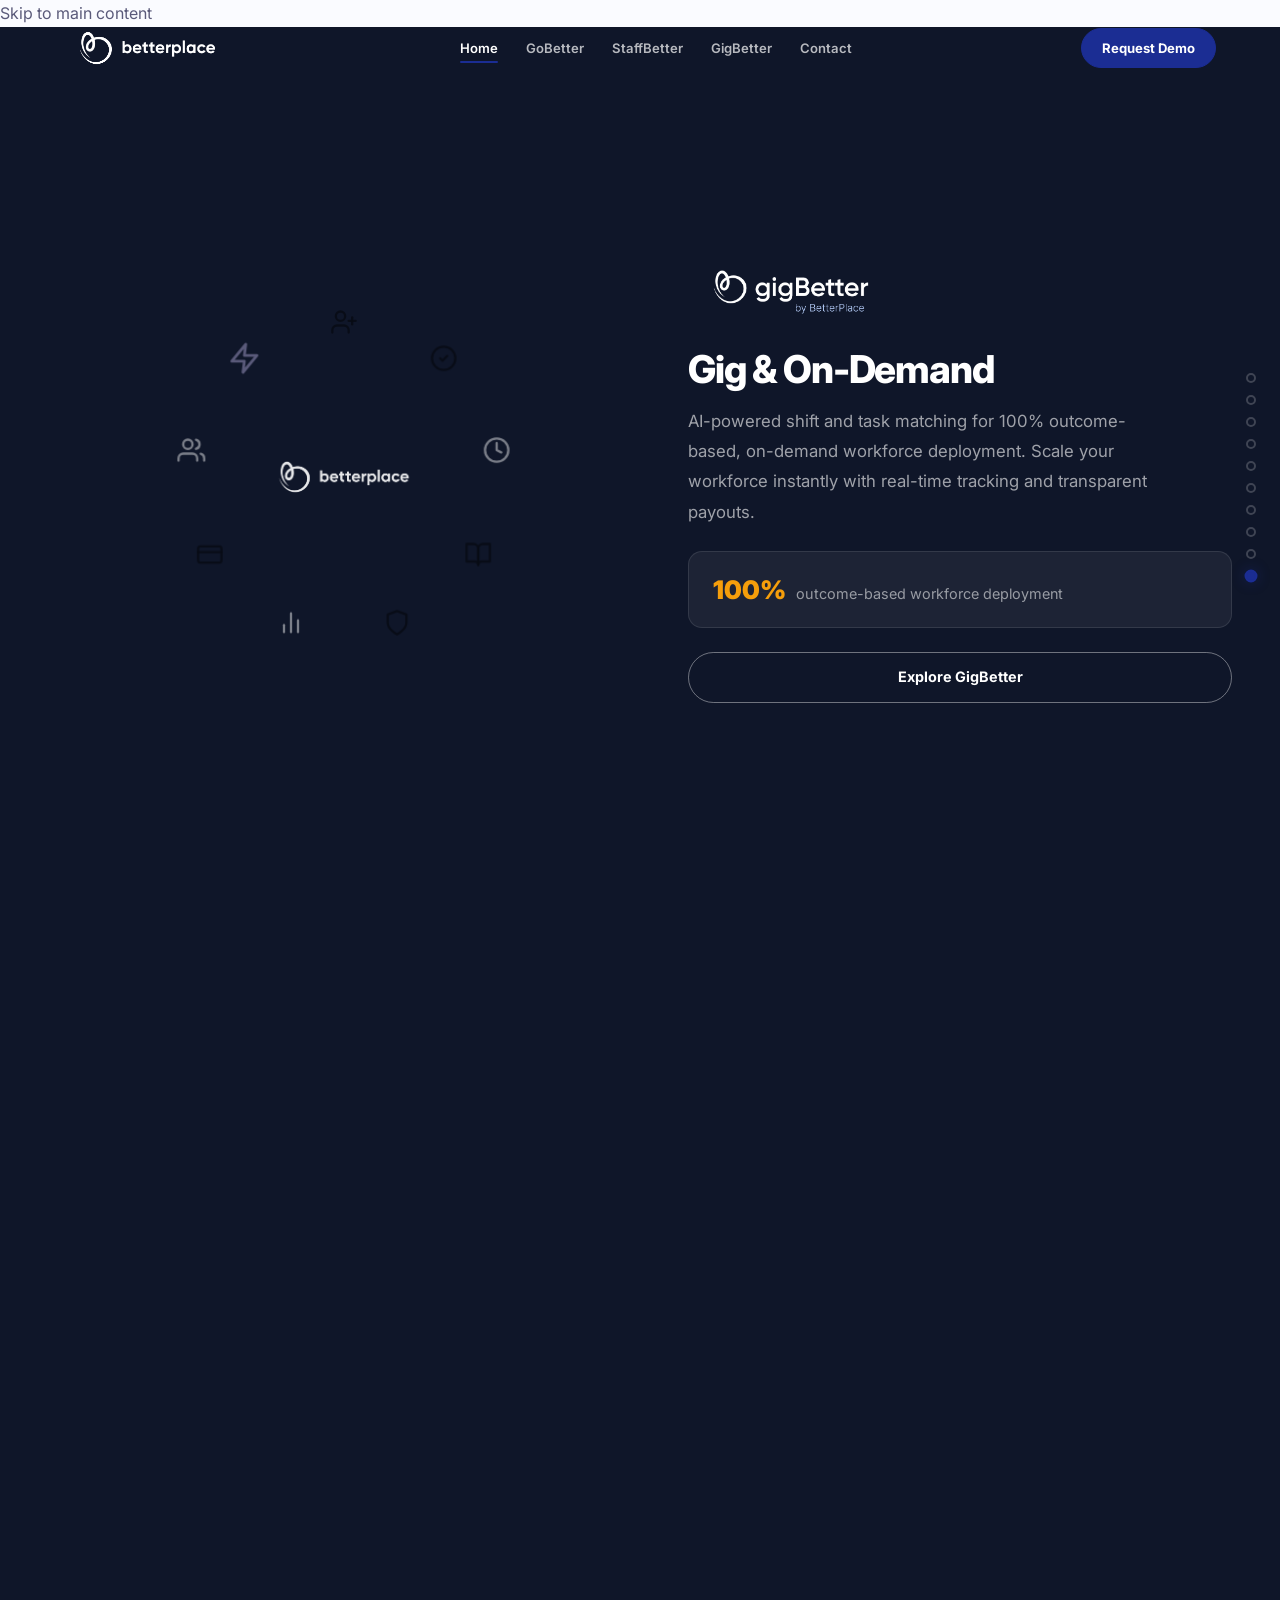
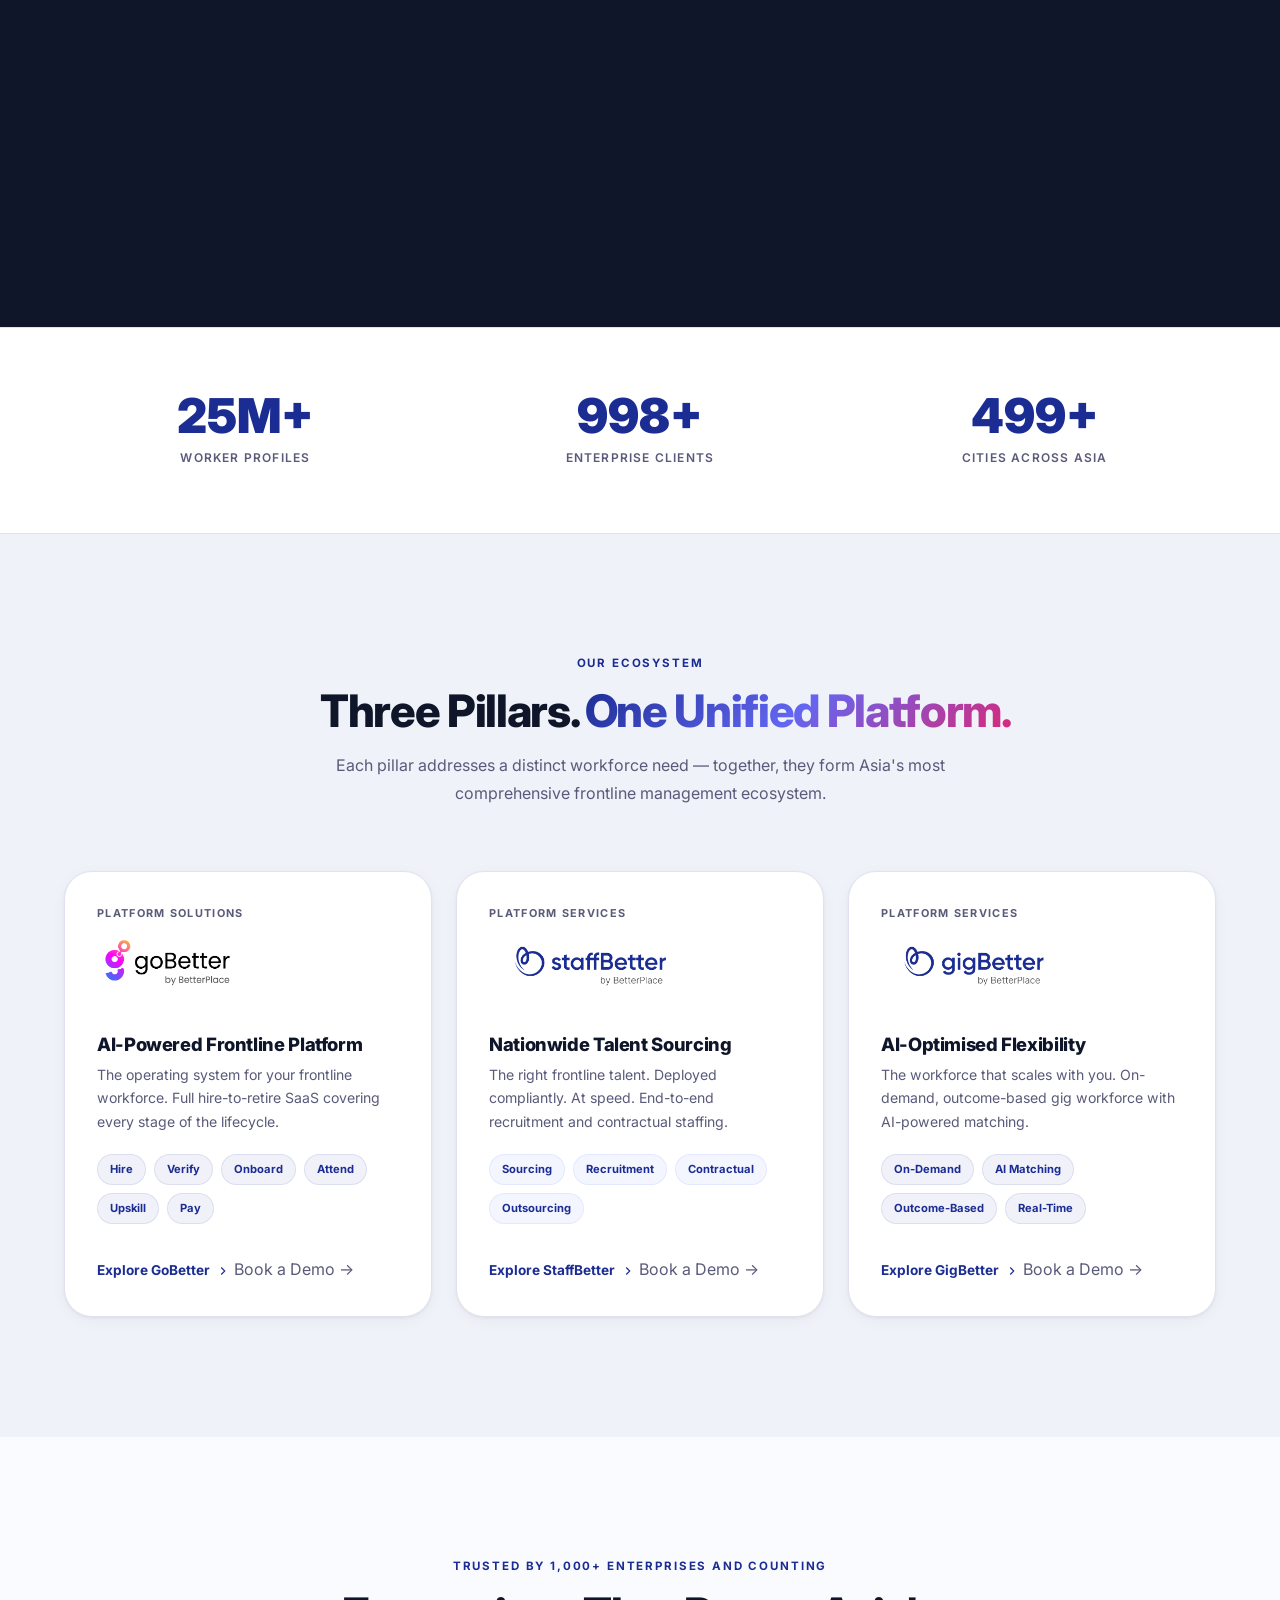
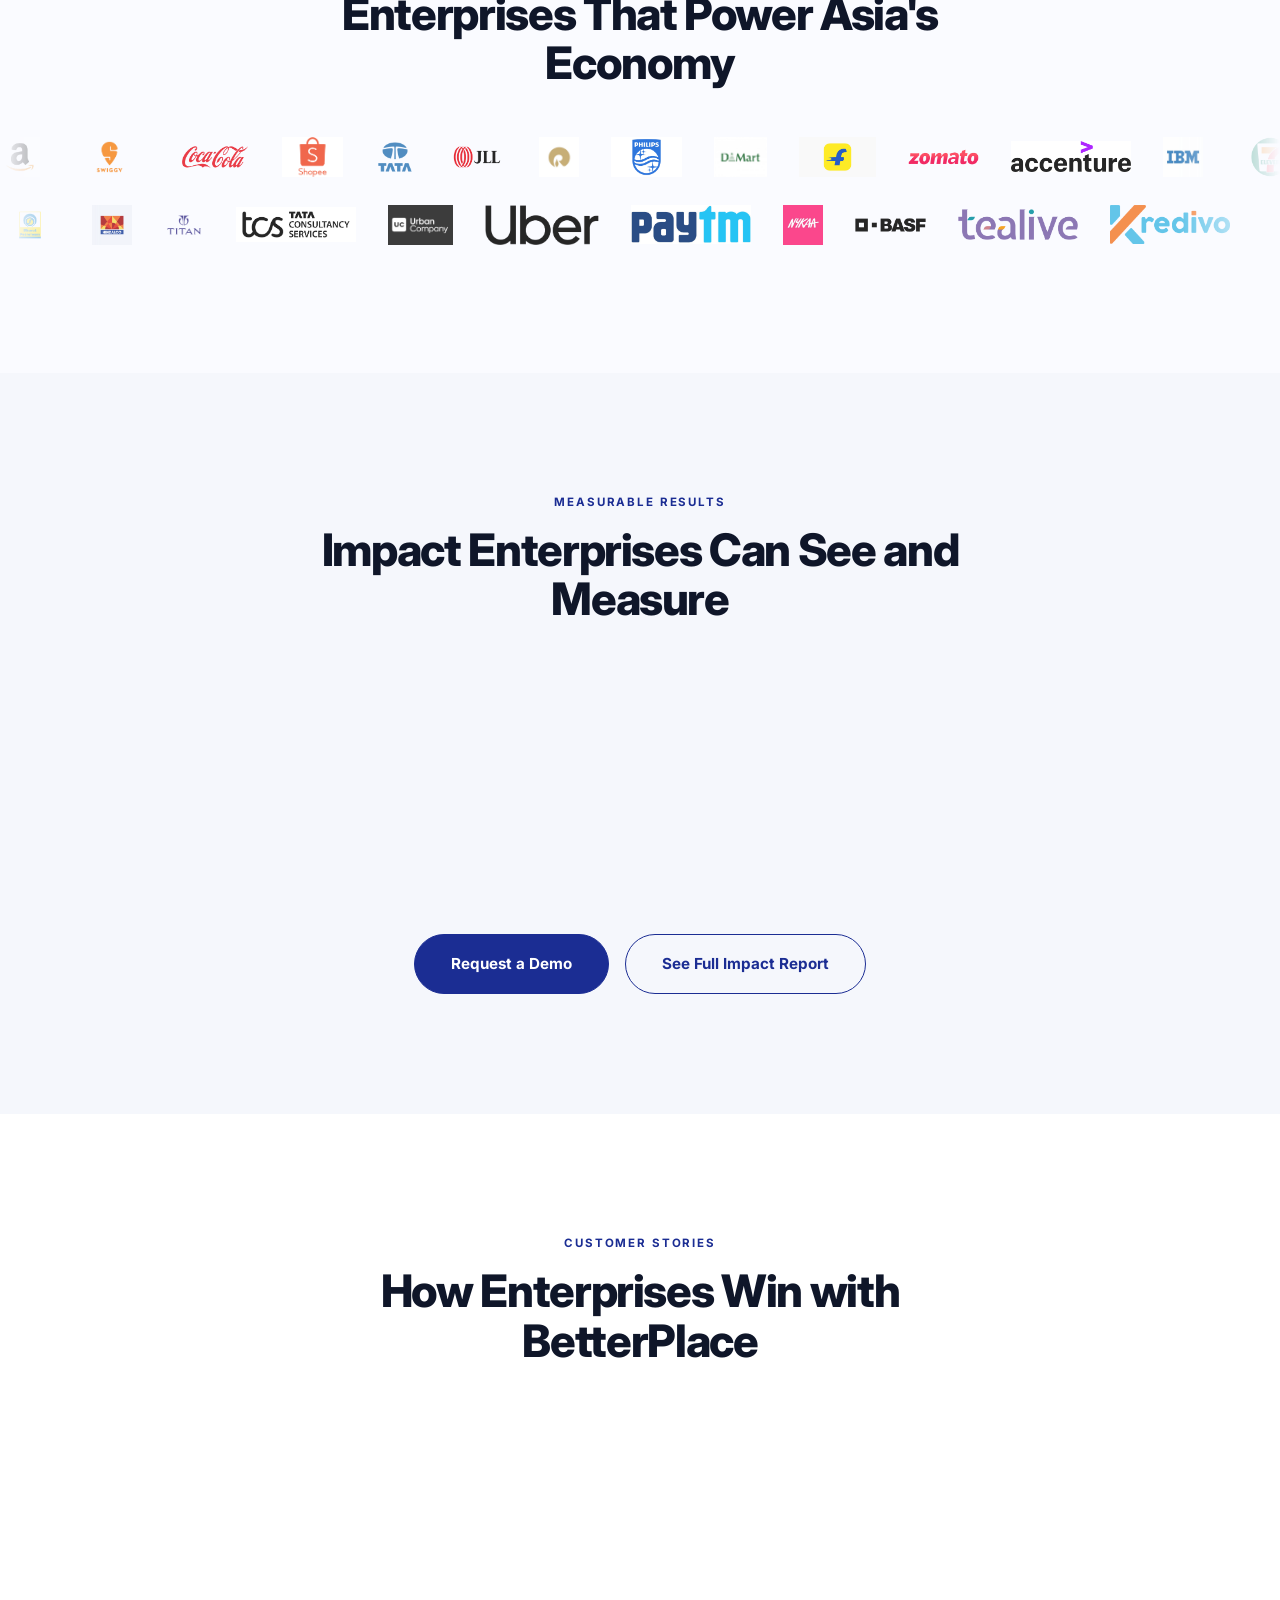
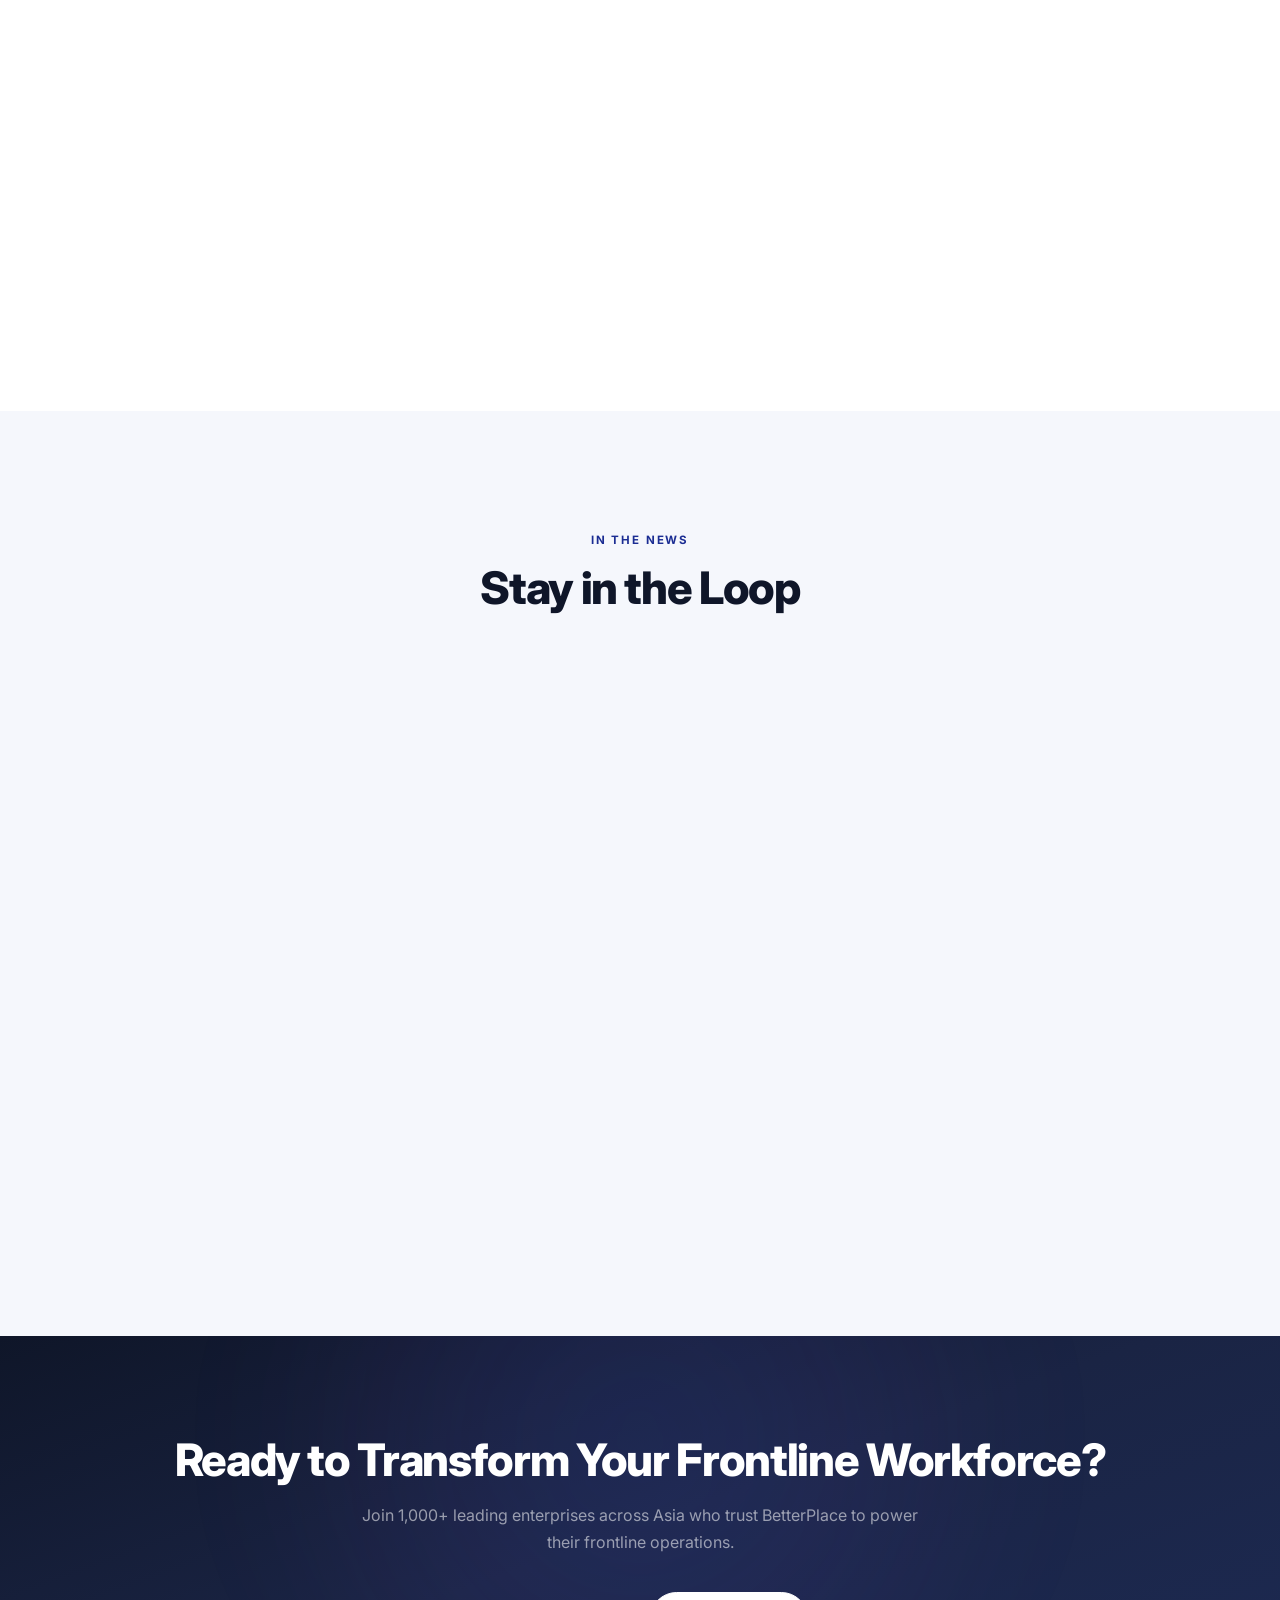
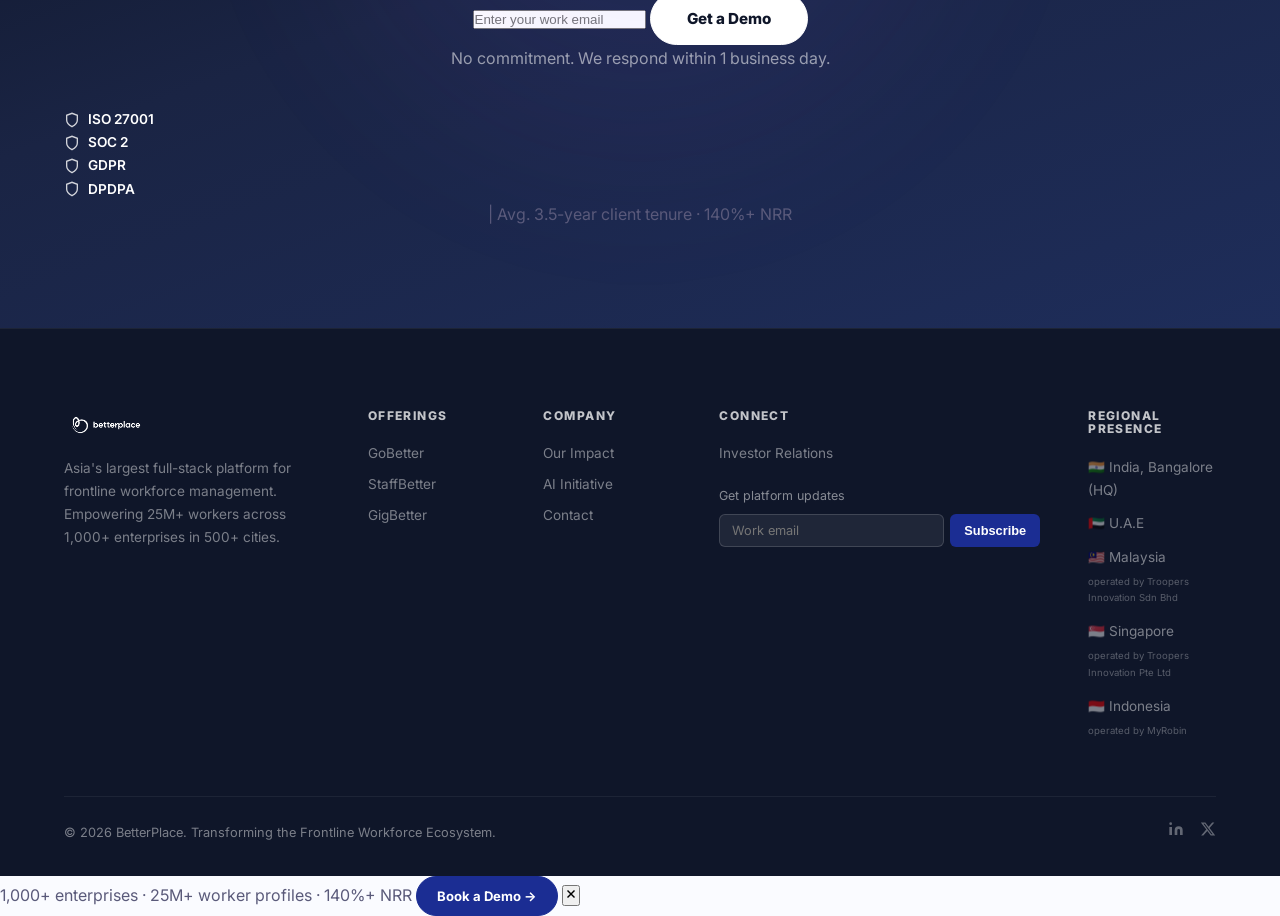
==== commit 8b2d5531: "Restore shutterstock images + add footer email input - Remove shutterstock_* from .gitignore and com" ====
--- a/index.html
+++ b/index.html
@@ -638,9 +638,14 @@
       </div>
       <div class="footer__col">
         <h5>Connect</h5>
-        
-        
         <a href="investor.html">Investor Relations</a>
+        <form onsubmit="event.preventDefault();this.querySelector('button').textContent='✓ Sent';this.querySelector('button').disabled=true;" style="margin-top:16px;">
+          <p style="font-size:0.78rem;color:rgba(255,255,255,0.5);margin-bottom:8px;">Get platform updates</p>
+          <div style="display:flex;gap:6px;">
+            <input type="email" placeholder="Work email" required style="flex:1;padding:8px 12px;border-radius:6px;border:1px solid rgba(255,255,255,0.15);background:rgba(255,255,255,0.07);color:#fff;font-size:0.8rem;font-family:inherit;outline:none;" />
+            <button type="submit" style="padding:8px 14px;border-radius:6px;background:var(--blue-primary);color:#fff;border:none;font-size:0.8rem;font-weight:600;cursor:pointer;white-space:nowrap;">Subscribe</button>
+          </div>
+        </form>
       </div>
       <div class="footer__col">
         <h5>Regional Presence</h5>
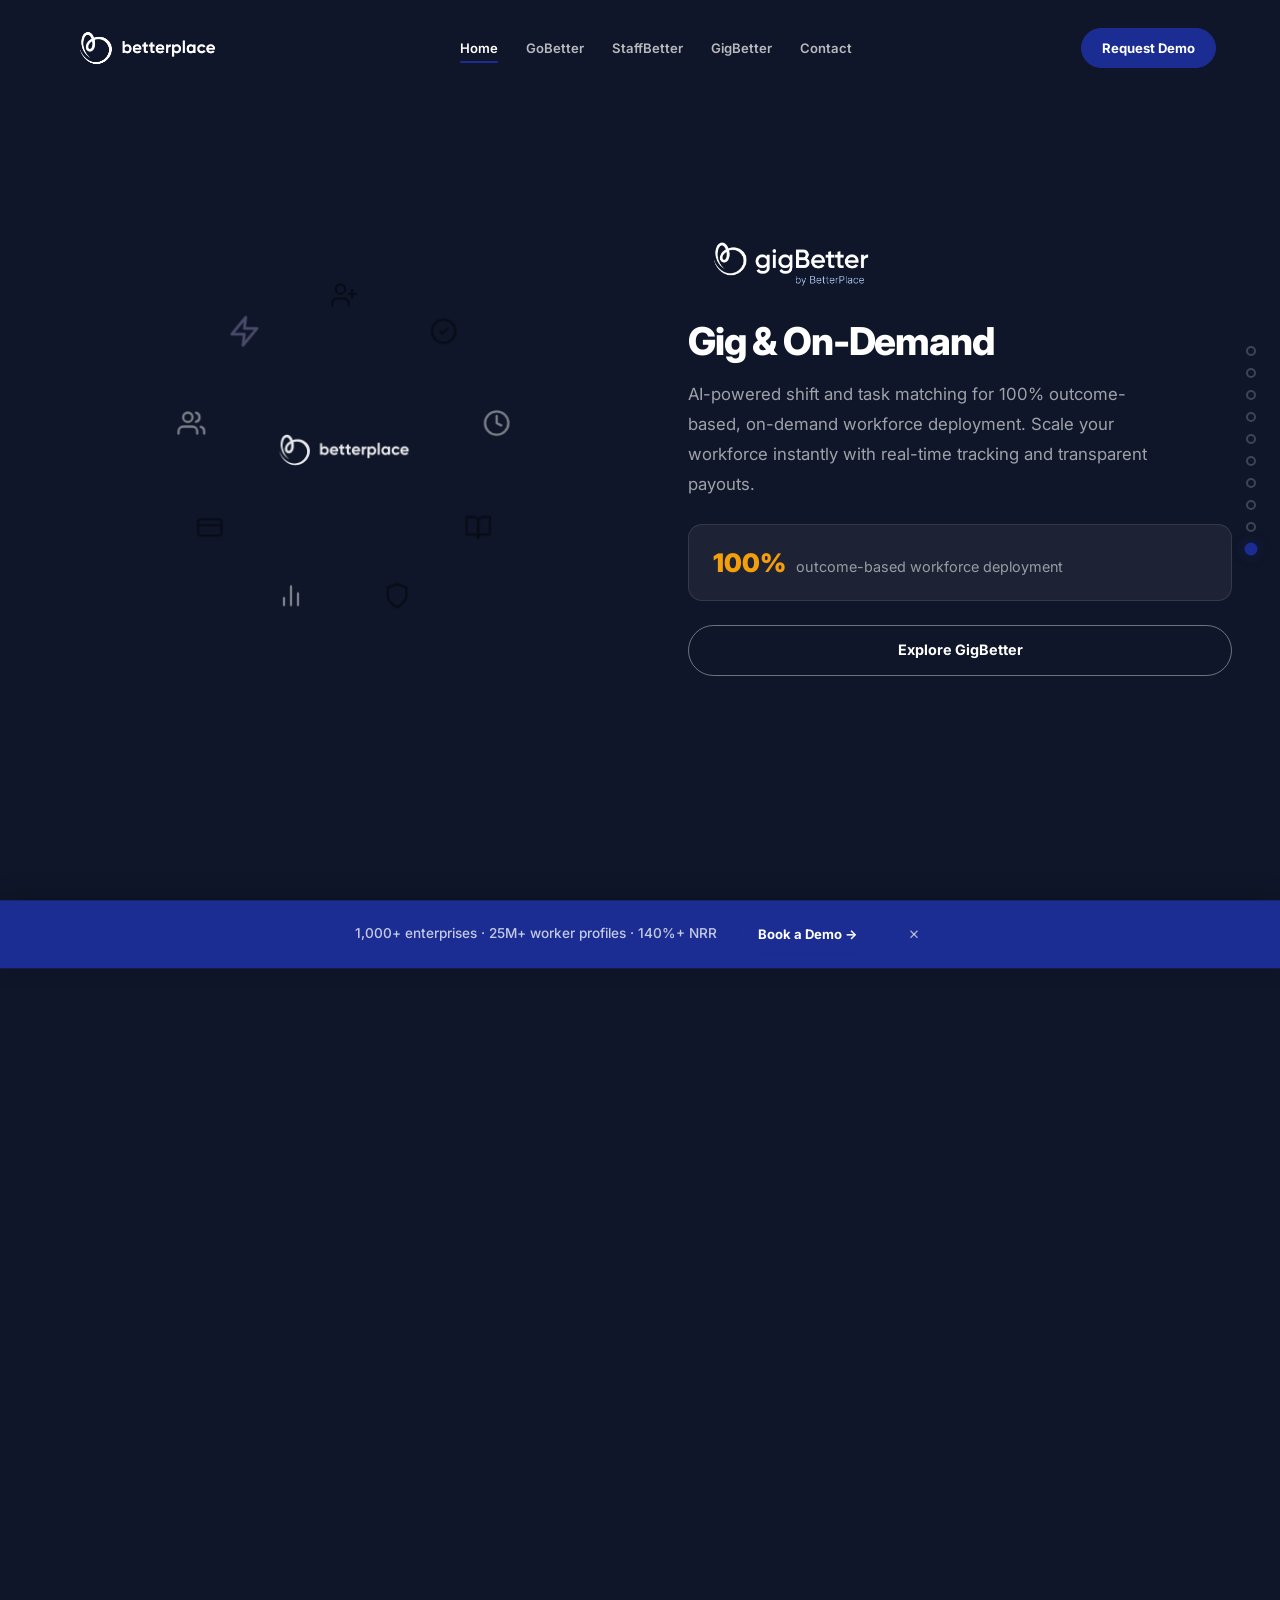
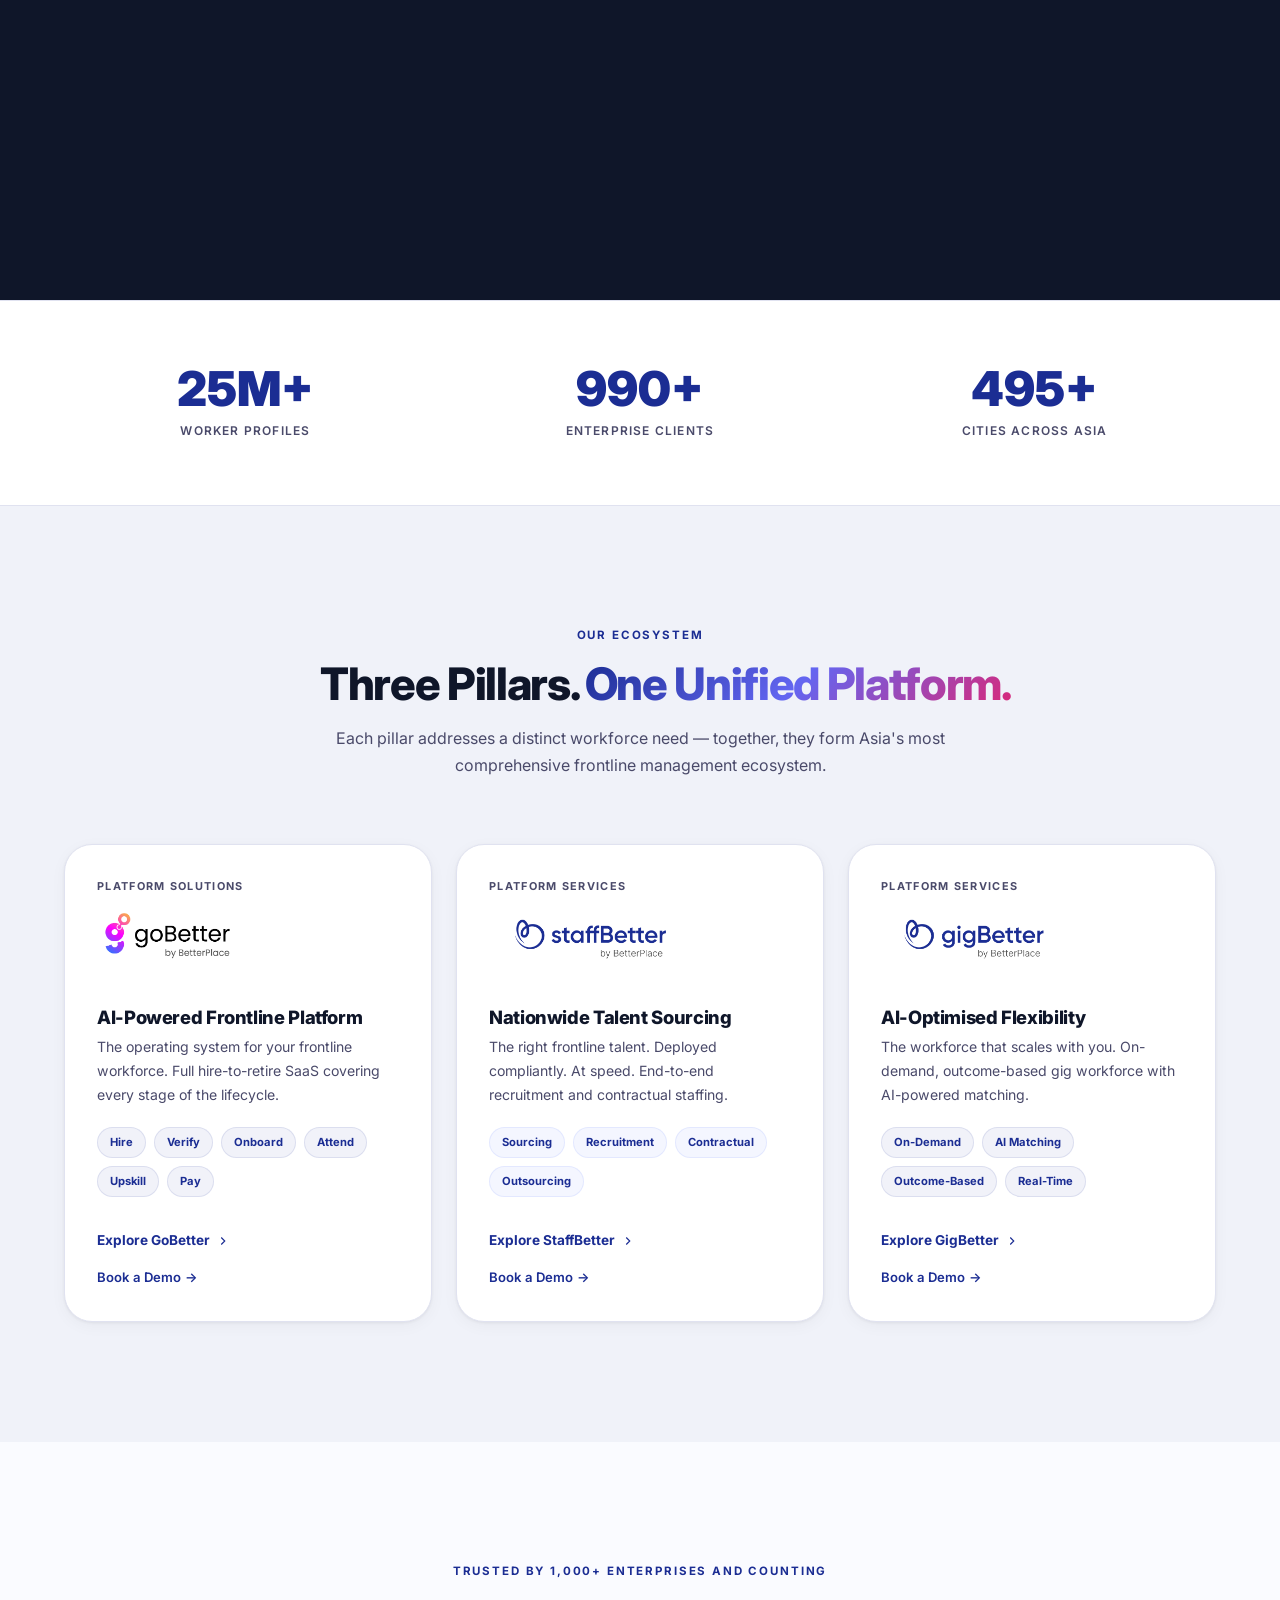
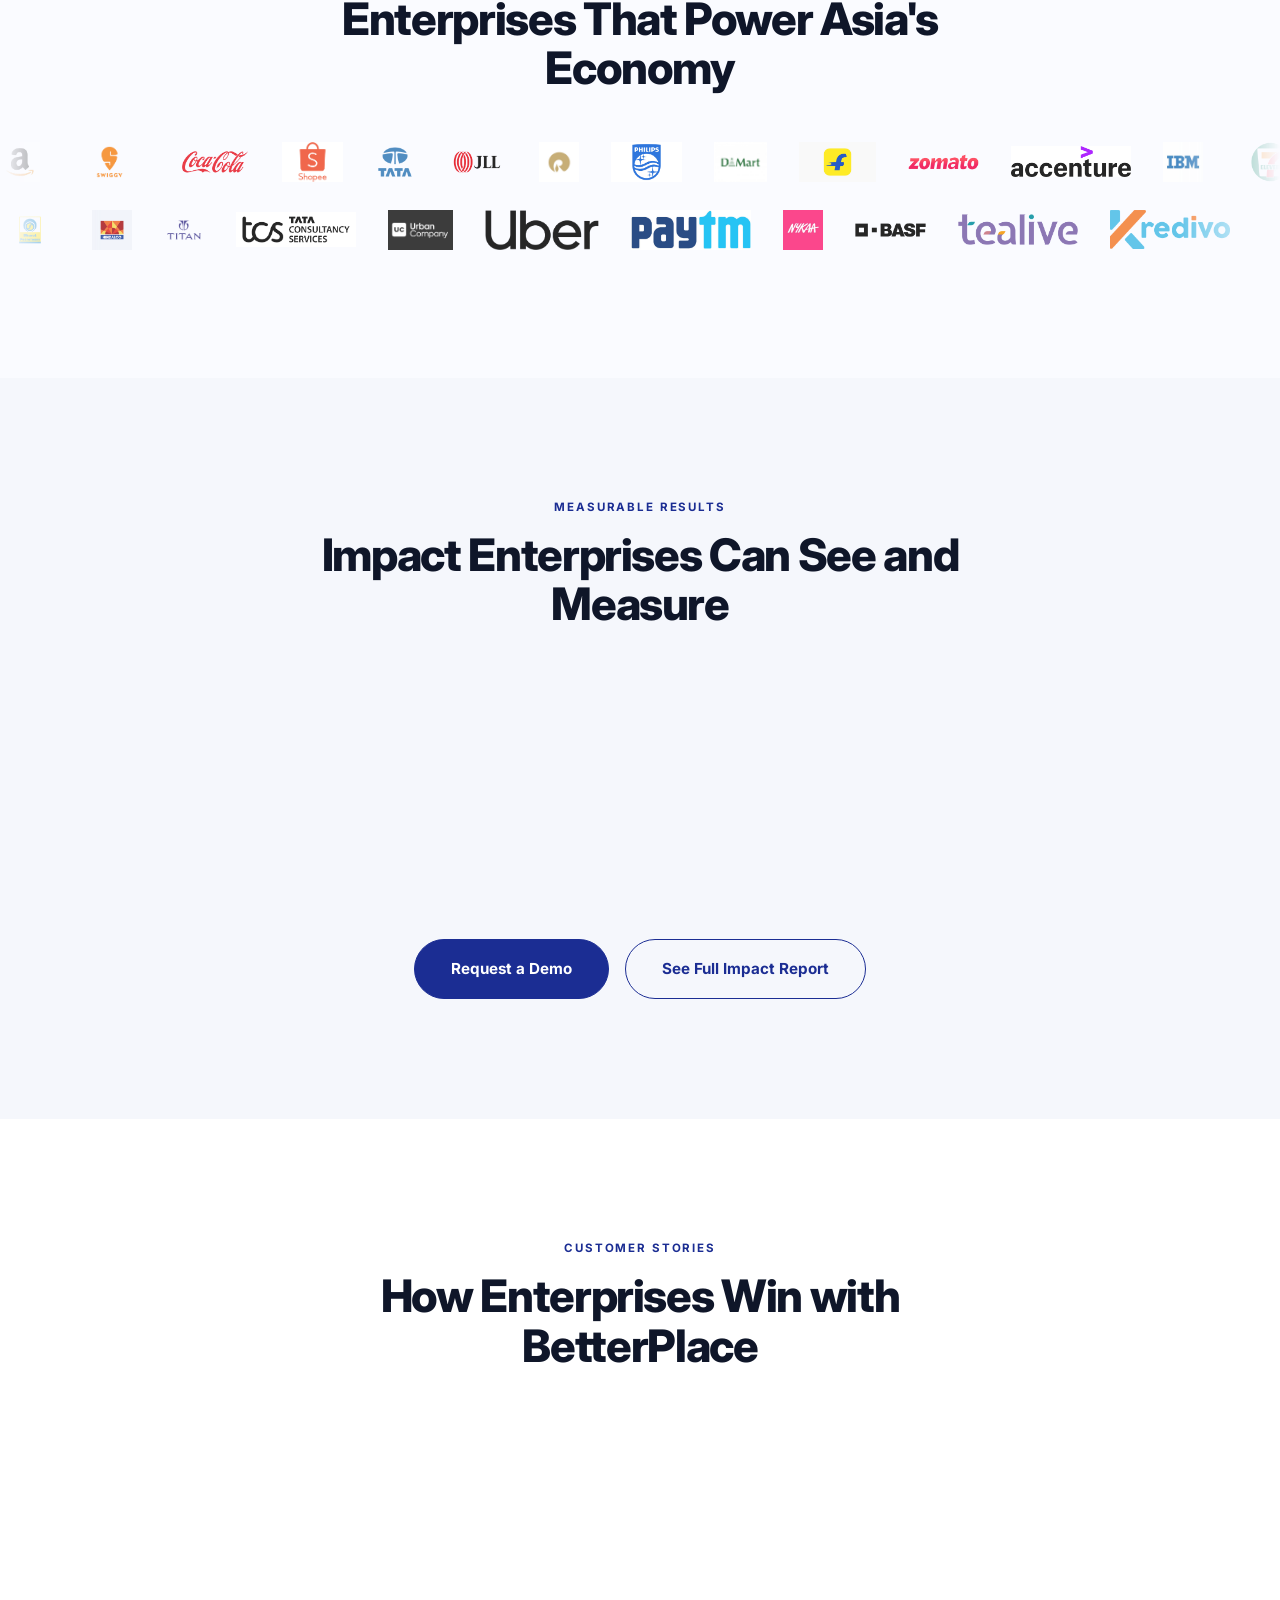
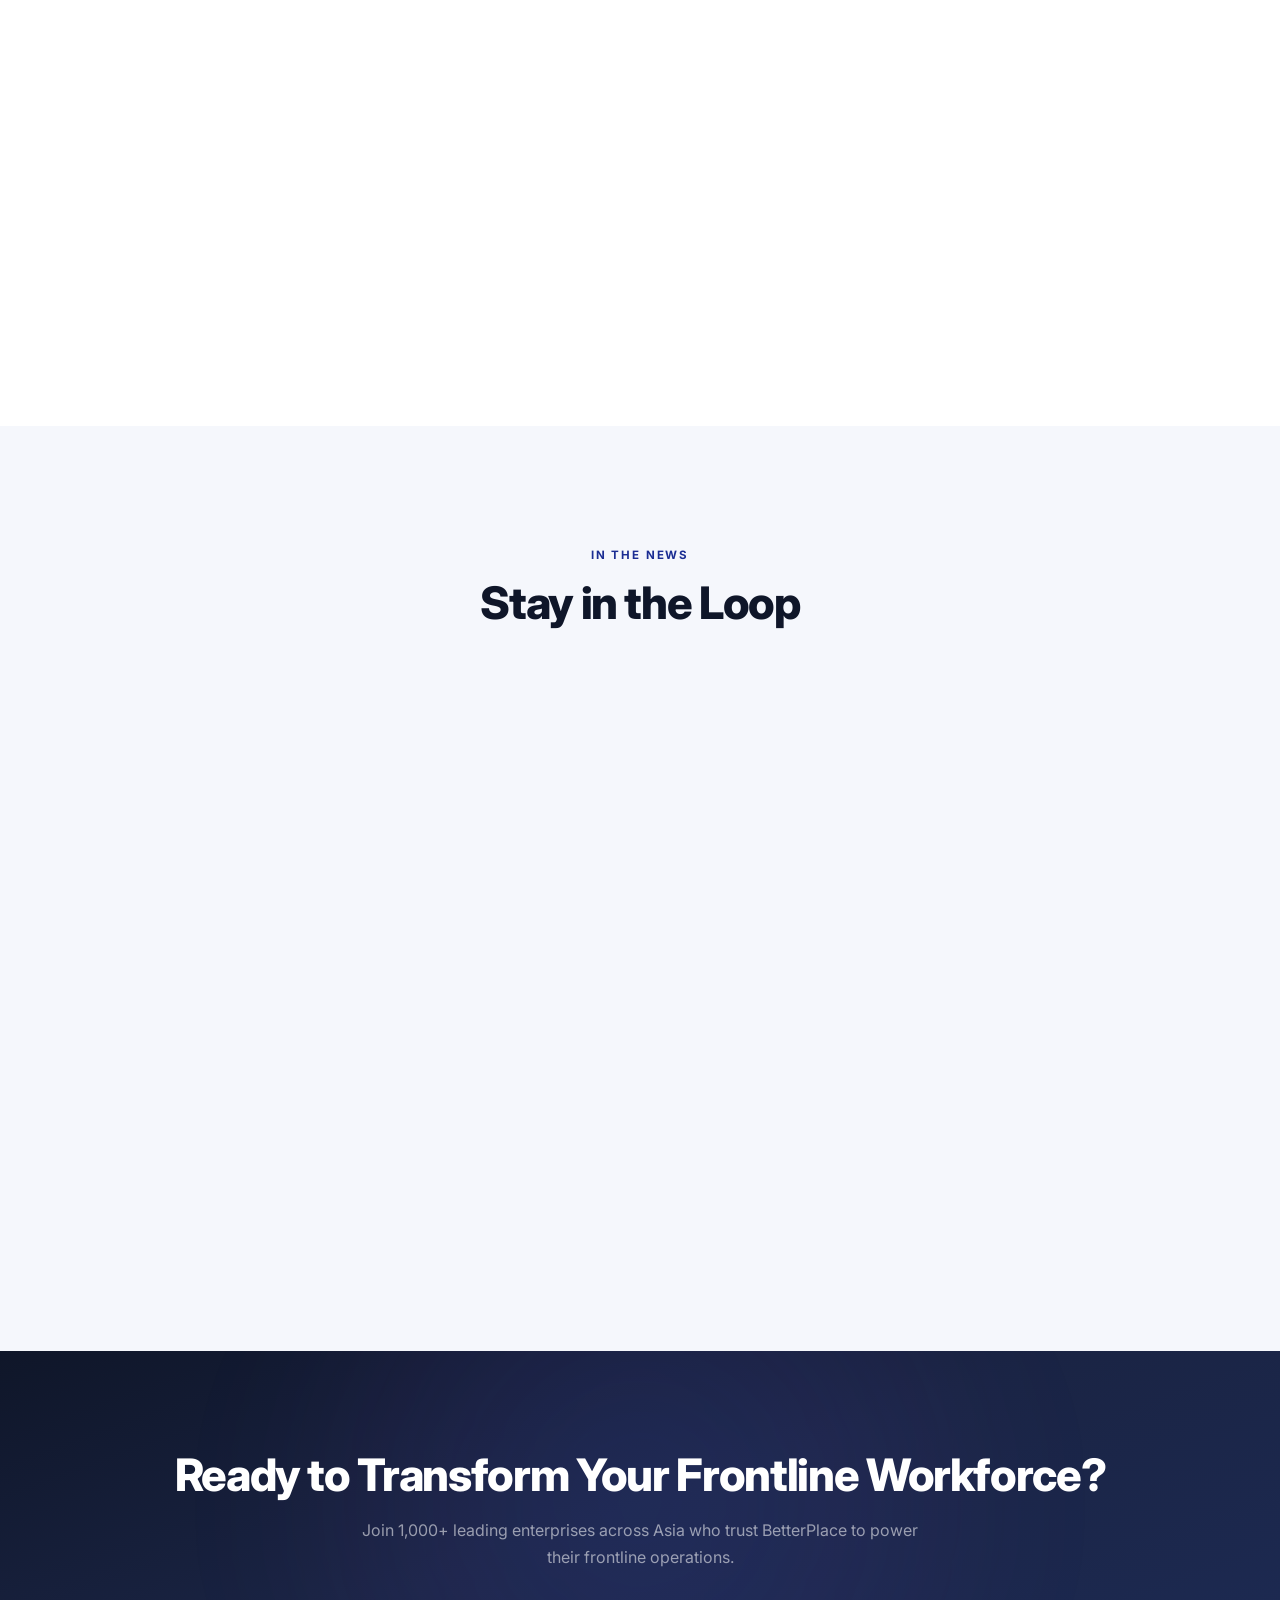
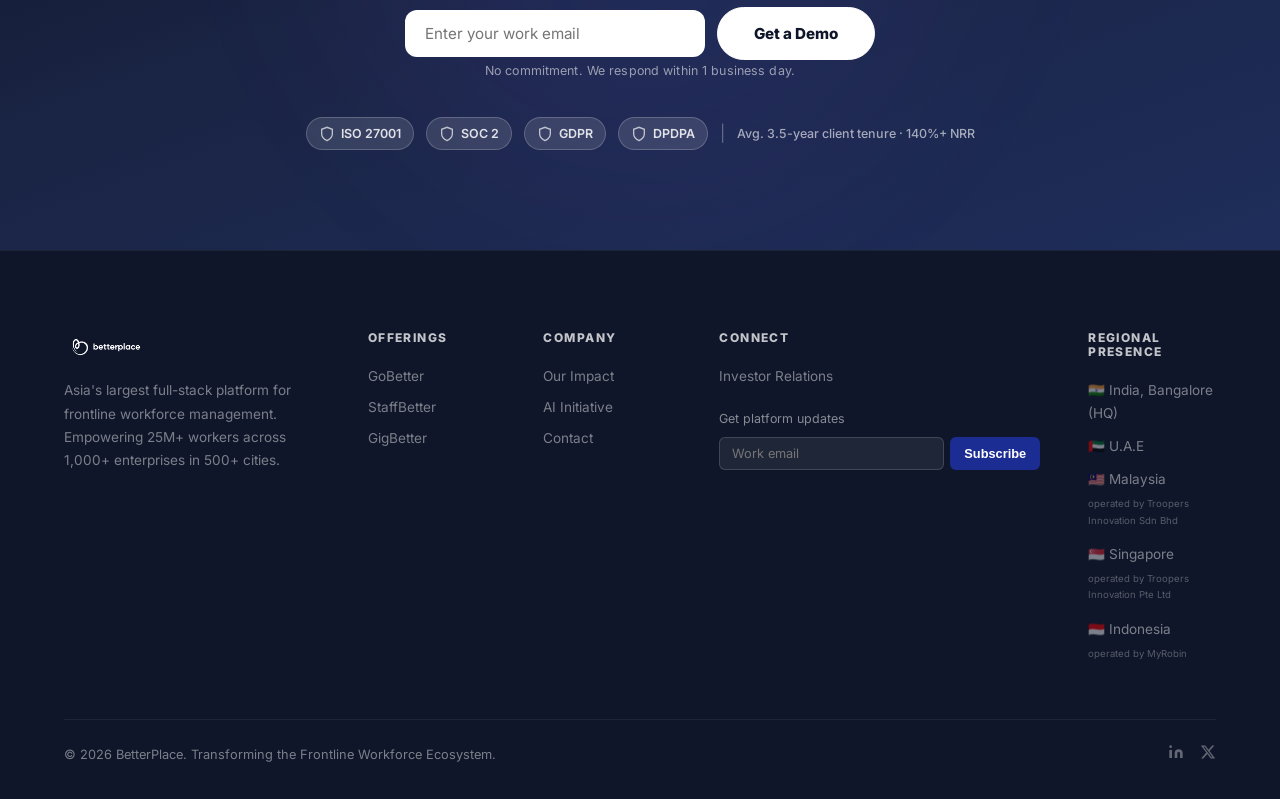
==== commit a7fb88a2: "Fix email input blocked by overlay + PDF download button - Add pointer-events:none to cta-strip::bef" ====
--- a/index.html
+++ b/index.html
@@ -489,7 +489,7 @@
     </div>
     <div class="btn-group flex-center" style="margin-top:48px;gap:16px;">
       <a href="contact.html" class="btn btn-primary btn-lg">Request a Demo</a>
-      <a href="impact.html" class="btn btn-outline btn-lg">See Full Impact Report</a>
+      <a href="Global impact (3).pdf" download="BetterPlace_Global_Impact_Report.pdf" class="btn btn-outline btn-lg">See Full Impact Report</a>
     </div>
   </div>
 </section>
--- a/css/styles.css
+++ b/css/styles.css
@@ -2,7 +2,7 @@
    BetterPlace Design System — Light Theme (2026)
    ===================================================== */
 
-@import url('https://fonts.googleapis.com/css2?family=Inter:wght@300;400;500;600;700;800;900&display=swap');
+/* Google Fonts — Inter loaded via <link> preload in each HTML page's <head> for performance */
 
 /* --- CSS Variables --- */
 :root {
@@ -14,7 +14,7 @@
   --dark-card:    #0C0C1D;
   --dark-surface: #111127;
   --dark-border:  rgba(0,0,0,0.06);
-  --body-text:    #5A5A7A;
+  --body-text:    #4A4A6A; /* Was #5A5A7A — contrast ratio ~4.1:1 (fail). #4A4A6A = ~5.0:1 (WCAG AA pass) */
   --white:        #FFFFFF;
   --gray-bg:      #F5F7FC;
   --gray-light:   #EAECF4;
@@ -2292,7 +2292,9 @@
   );
   border-radius: 50%;
   filter: blur(60px);
-}
+  pointer-events: none;
+}
+.cta-strip .container { position: relative; z-index: 1; }
 .cta-strip h2 { color: #fff; margin-bottom: 16px; position: relative; }
 .cta-strip p { color: rgba(255,255,255,0.55); max-width: 560px; margin: 0 auto 36px; position: relative; }
 
@@ -2471,4 +2473,213 @@
   .compliance-strip__inner { flex-direction: column; gap: 16px; text-align: center; }
   .compliance-strip__badges { justify-content: center; gap: 16px; }
   .compliance-badge { font-size: 0.78rem; }
-}
+
+  /* Sticky bar mobile */
+  .sticky-demo-bar__text { display: none; }
+  .cta-strip__form { flex-direction: column; }
+  .cta-email-input { width: 100%; }
+}
+
+/* =====================================================
+   CRO — New Elements
+   ===================================================== */
+
+/* Hero trust signal */
+.orbit-hero-trust {
+  margin-top: 16px;
+  font-size: 0.8rem;
+  color: rgba(255,255,255,0.65);
+  letter-spacing: 0.01em;
+  display: flex;
+  align-items: center;
+  gap: 4px;
+}
+
+/* Pillar card — demo micro-CTA */
+.pillar-card__demo-cta {
+  display: inline-block;
+  margin-top: 12px;
+  font-size: 0.82rem;
+  font-weight: 600;
+  color: var(--blue-primary);
+  text-decoration: none;
+  letter-spacing: 0.01em;
+  transition: color 0.2s;
+}
+.pillar-card__demo-cta:hover { color: var(--blue-hover); text-decoration: underline; }
+
+.pillar-card__footer {
+  display: flex;
+  flex-direction: column;
+  gap: 2px;
+}
+
+/* Case study card — CTA link */
+.case-study-card__cta {
+  display: inline-block;
+  margin-top: 14px;
+  font-size: 0.85rem;
+  font-weight: 600;
+  color: var(--blue-primary);
+  text-decoration: none;
+  transition: color 0.2s;
+}
+.case-study-card__cta:hover { color: var(--blue-hover); text-decoration: underline; }
+
+/* CTA strip — inline form */
+.cta-strip__form {
+  display: flex;
+  align-items: center;
+  justify-content: center;
+  gap: 12px;
+  margin-top: 28px;
+  flex-wrap: wrap;
+}
+.cta-email-input {
+  padding: 14px 20px;
+  border-radius: var(--radius);
+  border: none;
+  font-size: 0.95rem;
+  font-family: var(--font);
+  width: 300px;
+  outline: none;
+  box-shadow: 0 0 0 2px transparent;
+  transition: box-shadow 0.2s;
+}
+.cta-email-input:focus { box-shadow: 0 0 0 2px rgba(255,255,255,0.6); }
+
+.cta-strip__reassurance {
+  margin-top: 12px;
+  font-size: 0.78rem;
+  color: rgba(255,255,255,0.55);
+  letter-spacing: 0.01em;
+}
+
+/* CTA strip — trust row with compliance badges */
+.cta-strip__trust-row {
+  display: flex;
+  align-items: center;
+  justify-content: center;
+  flex-wrap: wrap;
+  gap: 12px;
+  margin-top: 24px;
+}
+.compliance-badge--light {
+  background: rgba(255,255,255,0.12);
+  border: 1px solid rgba(255,255,255,0.2);
+  color: rgba(255,255,255,0.85);
+  padding: 5px 12px;
+  border-radius: 20px;
+  font-size: 0.78rem;
+  font-weight: 600;
+  display: flex;
+  align-items: center;
+  gap: 6px;
+}
+.cta-strip__divider { color: rgba(255,255,255,0.3); font-size: 1rem; }
+.cta-strip__tenure {
+  font-size: 0.78rem;
+  color: rgba(255,255,255,0.6);
+  font-weight: 500;
+}
+
+/* Sticky demo bar */
+.sticky-demo-bar {
+  position: fixed;
+  bottom: 0;
+  left: 0;
+  right: 0;
+  z-index: 9000;
+  background: var(--blue-primary);
+  color: #fff;
+  display: flex;
+  align-items: center;
+  justify-content: center;
+  gap: 20px;
+  padding: 14px 24px;
+  box-shadow: 0 -4px 24px rgba(0,0,0,0.18);
+  transform: translateY(100%);
+  transition: transform 0.35s cubic-bezier(0.34,1.56,0.64,1);
+  pointer-events: none;
+}
+.sticky-demo-bar.visible {
+  transform: translateY(0);
+  pointer-events: all;
+}
+.sticky-demo-bar__text {
+  font-size: 0.85rem;
+  color: rgba(255,255,255,0.75);
+  font-weight: 500;
+}
+.sticky-demo-bar__close {
+  background: none;
+  border: none;
+  color: rgba(255,255,255,0.6);
+  cursor: pointer;
+  padding: 4px;
+  display: flex;
+  align-items: center;
+  margin-left: 4px;
+  transition: color 0.2s;
+}
+.sticky-demo-bar__close:hover { color: #fff; }
+
+/* =====================================================
+   ACCESSIBILITY — Skip Link
+   ===================================================== */
+.skip-link {
+  position: absolute;
+  top: -100px;
+  left: 16px;
+  z-index: 99999;
+  background: var(--blue-primary);
+  color: #fff;
+  font-size: 0.85rem;
+  font-weight: 700;
+  padding: 10px 20px;
+  border-radius: 0 0 8px 8px;
+  text-decoration: none;
+  transition: top 0.2s;
+}
+.skip-link:focus {
+  top: 0;
+  outline: 3px solid var(--accent);
+  outline-offset: 2px;
+}
+
+/* =====================================================
+   ACCESSIBILITY — Focus Visible
+   ===================================================== */
+:focus-visible {
+  outline: 3px solid var(--accent);
+  outline-offset: 3px;
+  border-radius: 4px;
+}
+/* Remove outline for mouse users, keep for keyboard */
+:focus:not(:focus-visible) { outline: none; }
+
+/* Larger touch targets for carousel dots */
+.carousel-dot {
+  min-width: 44px;
+  min-height: 44px;
+  display: inline-flex;
+  align-items: center;
+  justify-content: center;
+}
+
+/* =====================================================
+   ACCESSIBILITY — Prefers Reduced Motion
+   ===================================================== */
+@media (prefers-reduced-motion: reduce) {
+  *, *::before, *::after {
+    animation-duration: 0.01ms !important;
+    animation-iteration-count: 1 !important;
+    transition-duration: 0.01ms !important;
+    scroll-behavior: auto !important;
+  }
+  /* Keep canvas hidden for reduced-motion users — heavy animation */
+  #bp-particles,
+  #orbit-canvas {
+    display: none !important;
+  }
+}
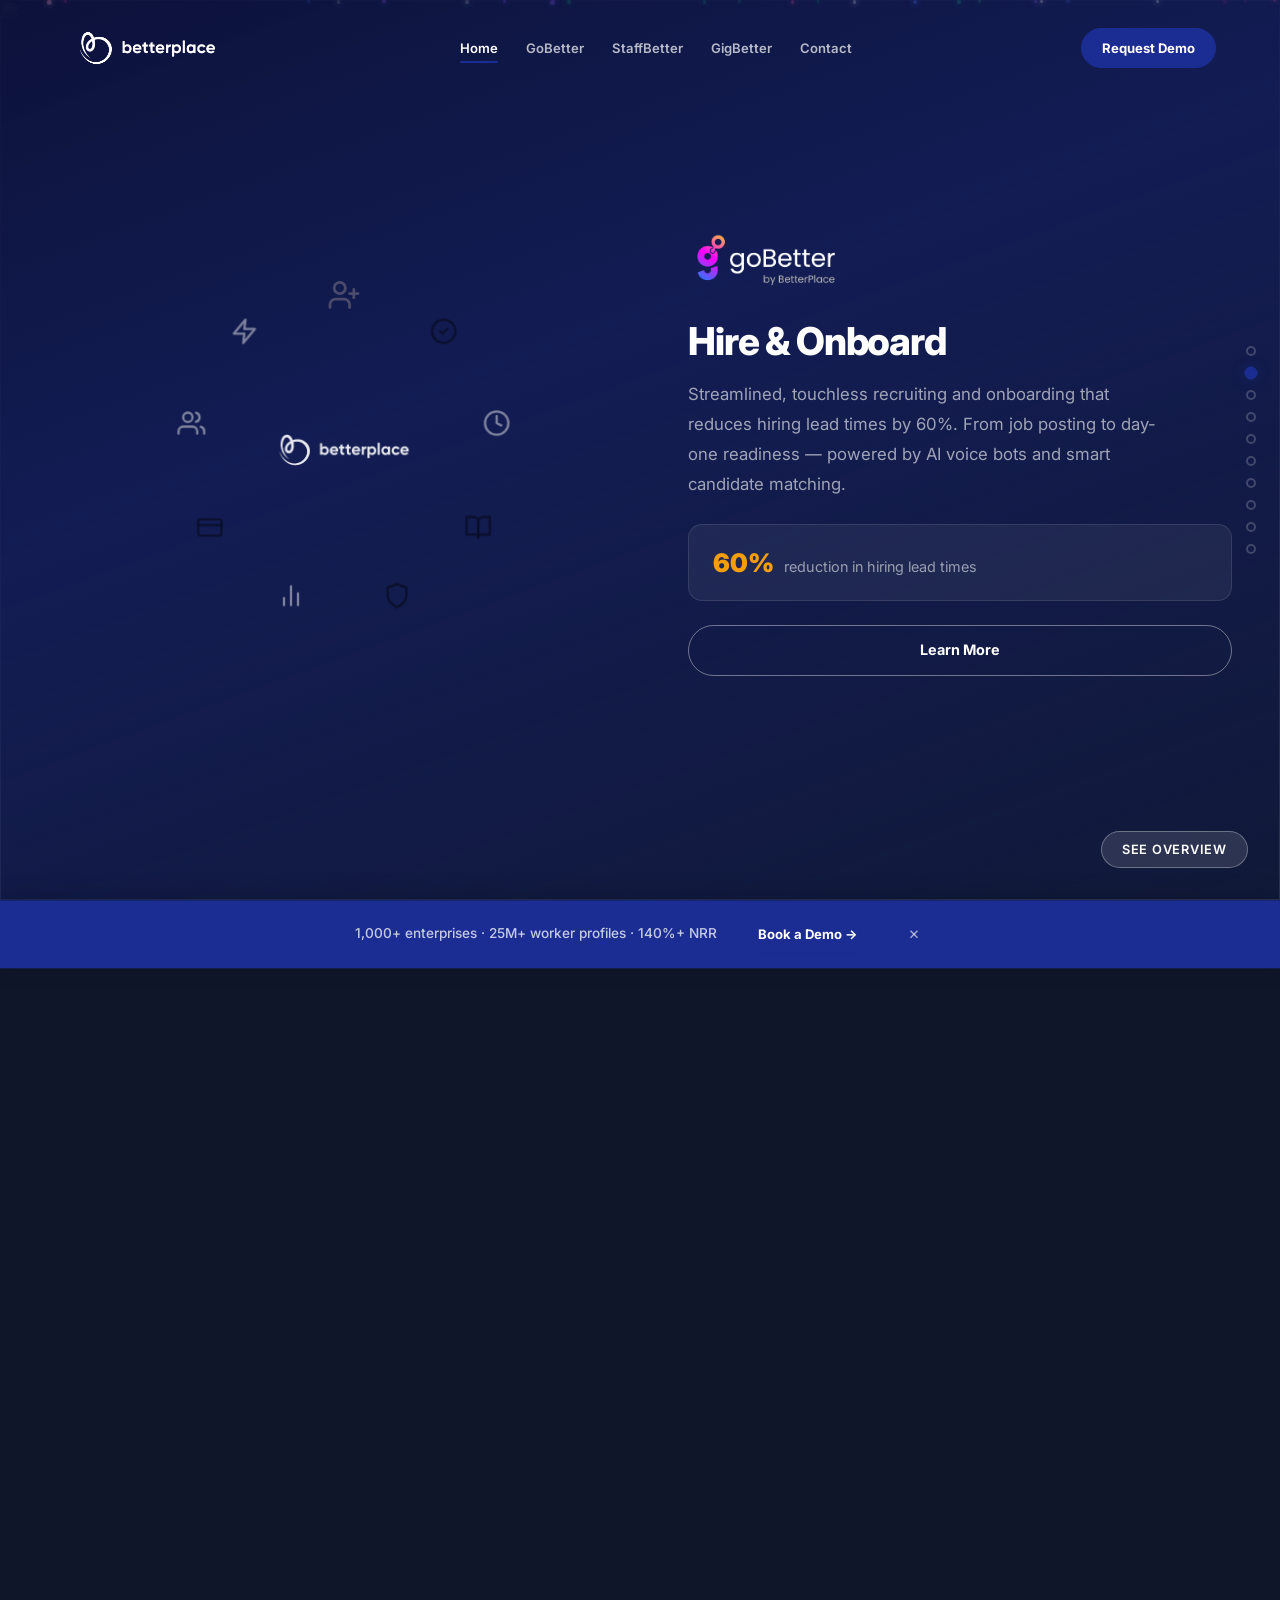
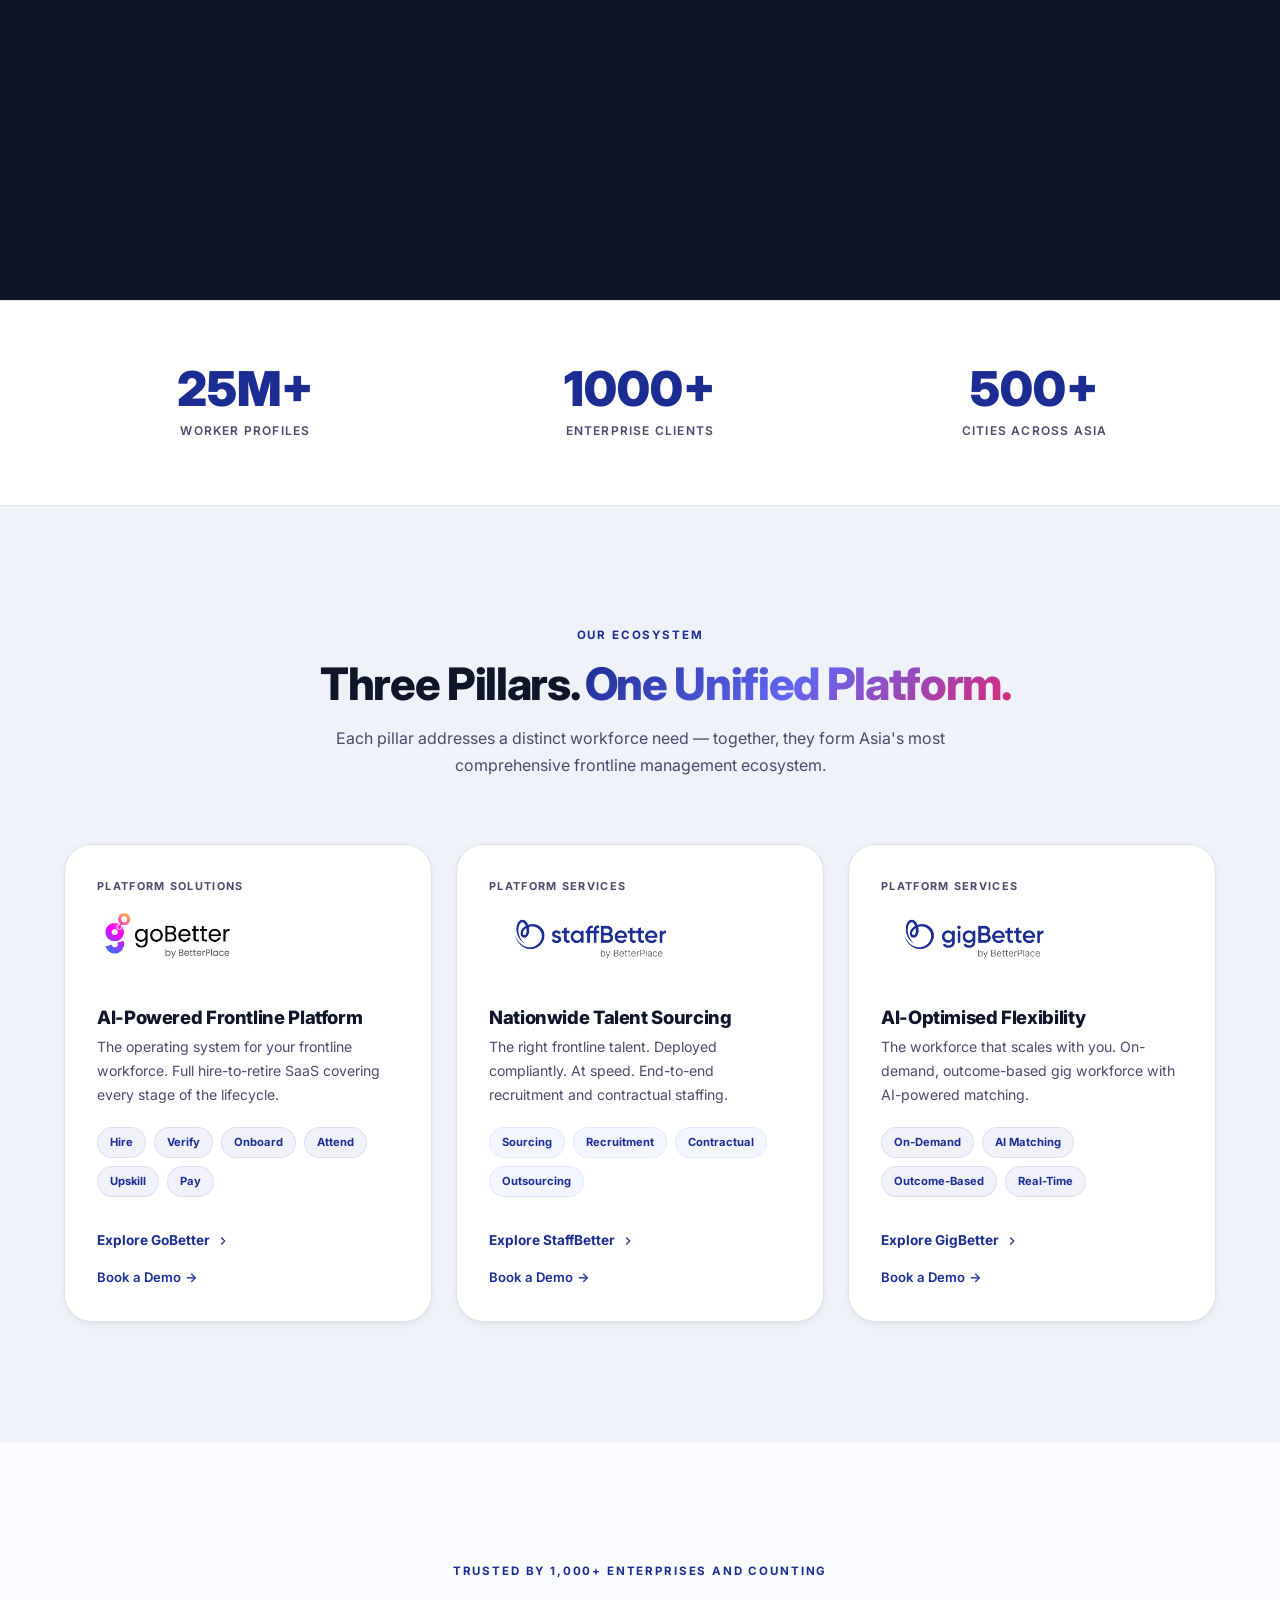
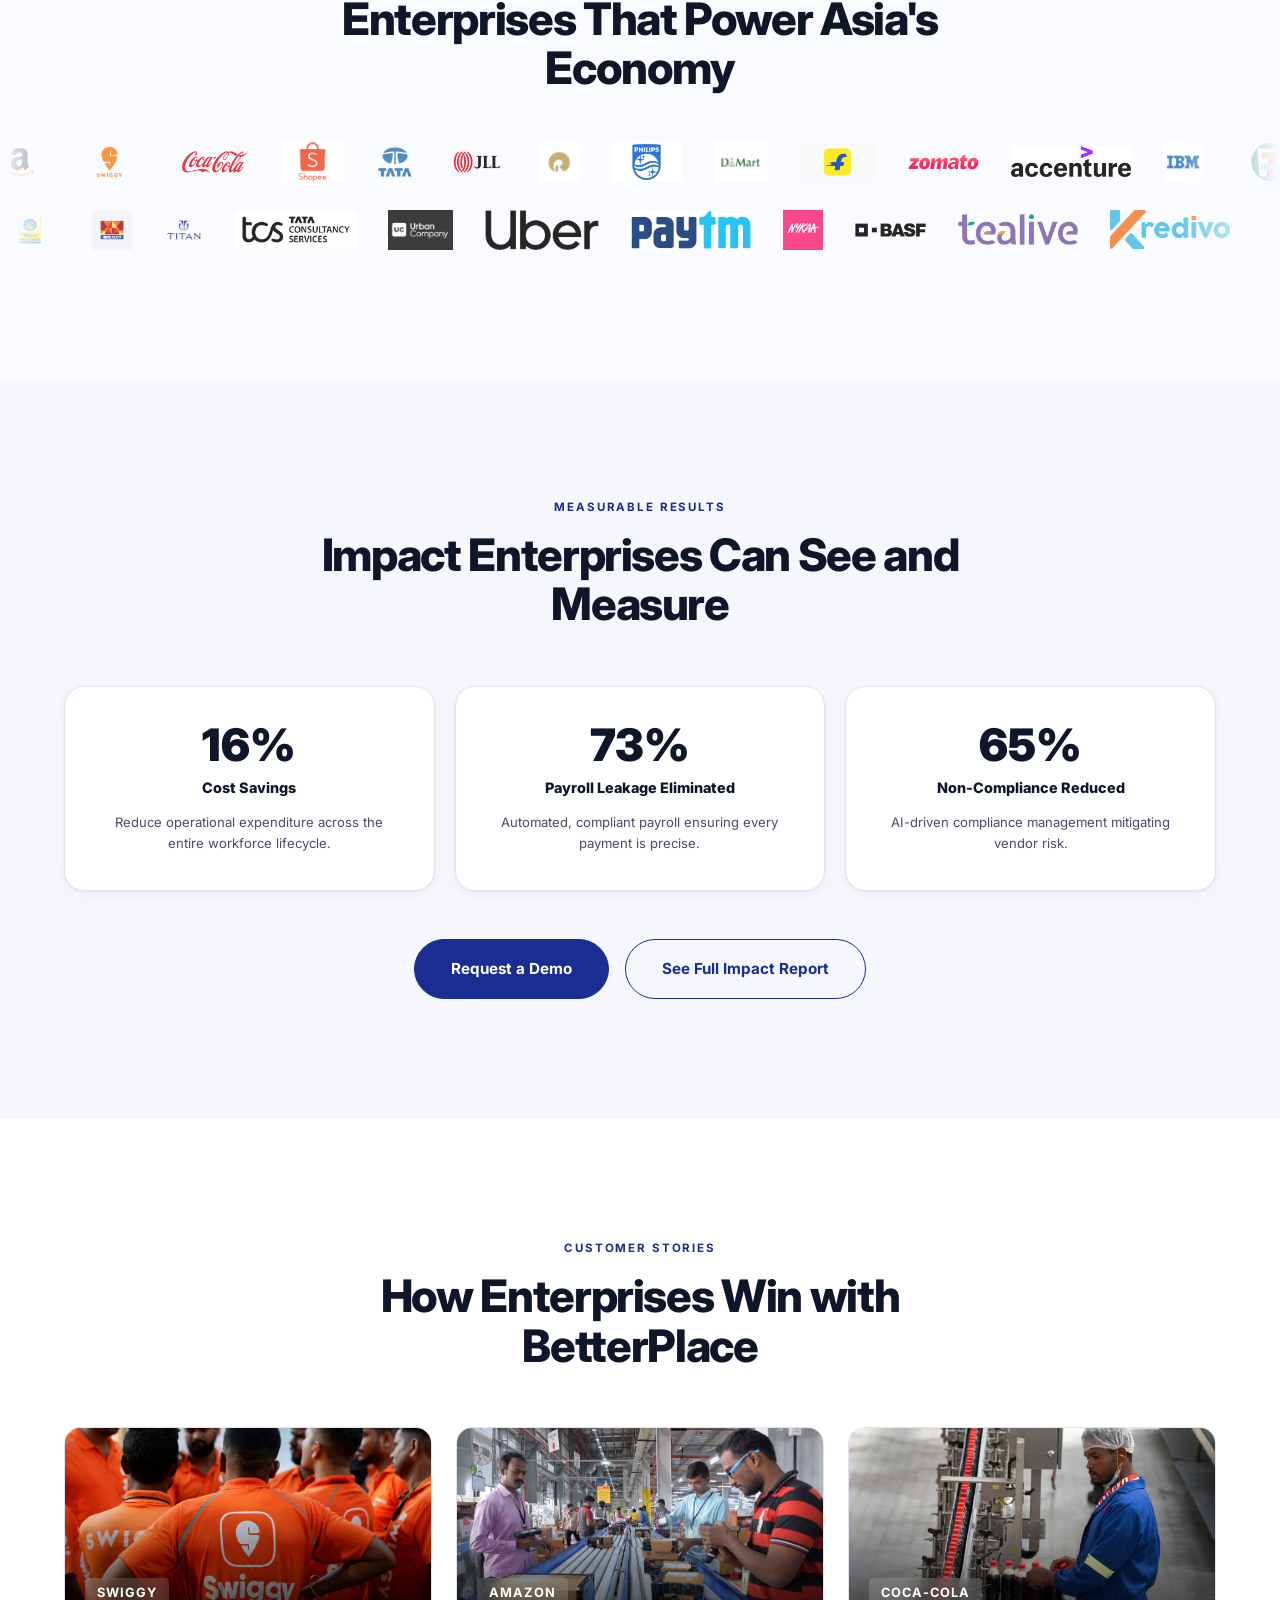
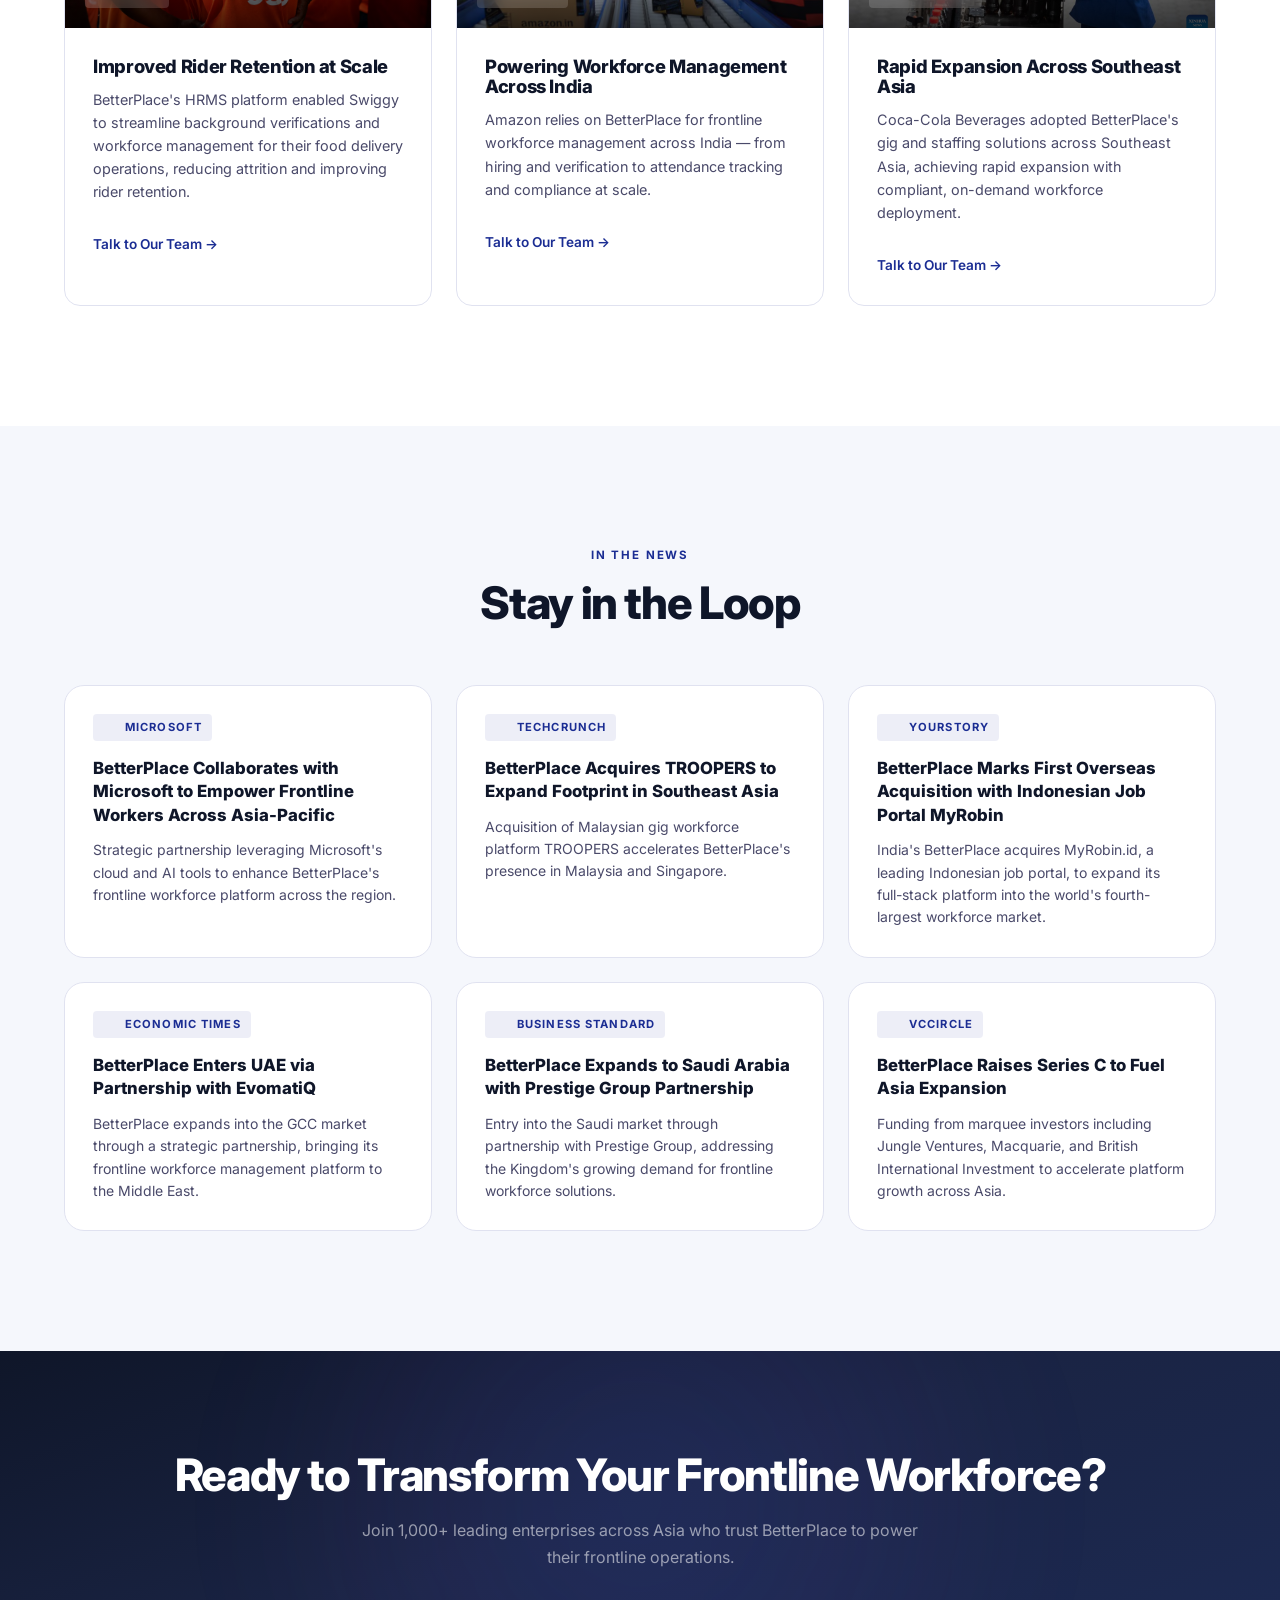
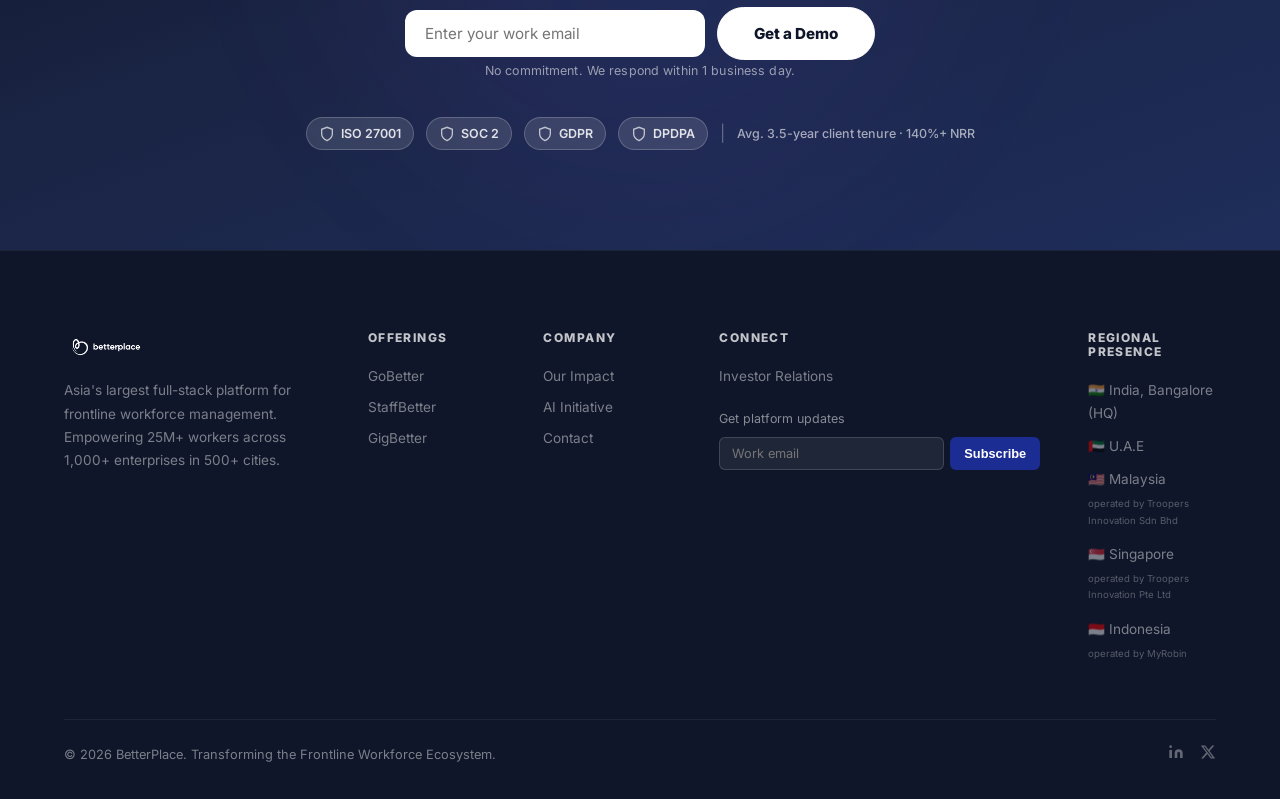
==== commit b3a85ce1: "Fix orbit auto-advance — drive visuals directly instead of scrollIntoView Replace scrollIntoView app" ====
--- a/index.html
+++ b/index.html
@@ -910,29 +910,27 @@
     sectionObserver.observe(journey);
   }
 
-  // Auto-advance every 3 seconds through all steps
+  // Auto-advance every 3 seconds through all steps (drives visuals directly, no scrolling)
+  const steps = [-1, 0, 1, 2, 3, 4, 5, 6, 7, 8];
   let autoOrbitIndex = 0;
-  const autoOrbitTimer = setInterval(() => {
+  let autoOrbitTimer = setInterval(() => {
     autoOrbitIndex++;
-    if (autoOrbitIndex >= triggers.length) {
-      clearInterval(autoOrbitTimer);
-      return;
+    if (autoOrbitIndex >= steps.length) {
+      autoOrbitIndex = 0;
     }
-    triggers[autoOrbitIndex].scrollIntoView({ behavior: 'smooth', block: 'center' });
+    setActiveStep(steps[autoOrbitIndex]);
   }, 3000);
 
   // Pause auto-advance on manual scroll or touch
-  window.addEventListener('wheel', () => clearInterval(autoOrbitTimer), { once: true });
-  window.addEventListener('touchmove', () => clearInterval(autoOrbitTimer), { once: true });
+  window.addEventListener('wheel', () => { clearInterval(autoOrbitTimer); autoOrbitTimer = null; }, { once: true });
+  window.addEventListener('touchmove', () => { clearInterval(autoOrbitTimer); autoOrbitTimer = null; }, { once: true });
 
   // Clickable progress dots — also cancels auto-advance
   dots.forEach(dot => {
     dot.addEventListener('click', () => {
-      clearInterval(autoOrbitTimer);
+      if (autoOrbitTimer) { clearInterval(autoOrbitTimer); autoOrbitTimer = null; }
       const step = parseInt(dot.dataset.step);
-      const triggerIdx = step + 1;
-      const targetTrigger = triggers[triggerIdx];
-      if (targetTrigger) targetTrigger.scrollIntoView({ behavior: 'smooth', block: 'center' });
+      setActiveStep(step);
     });
   });
 
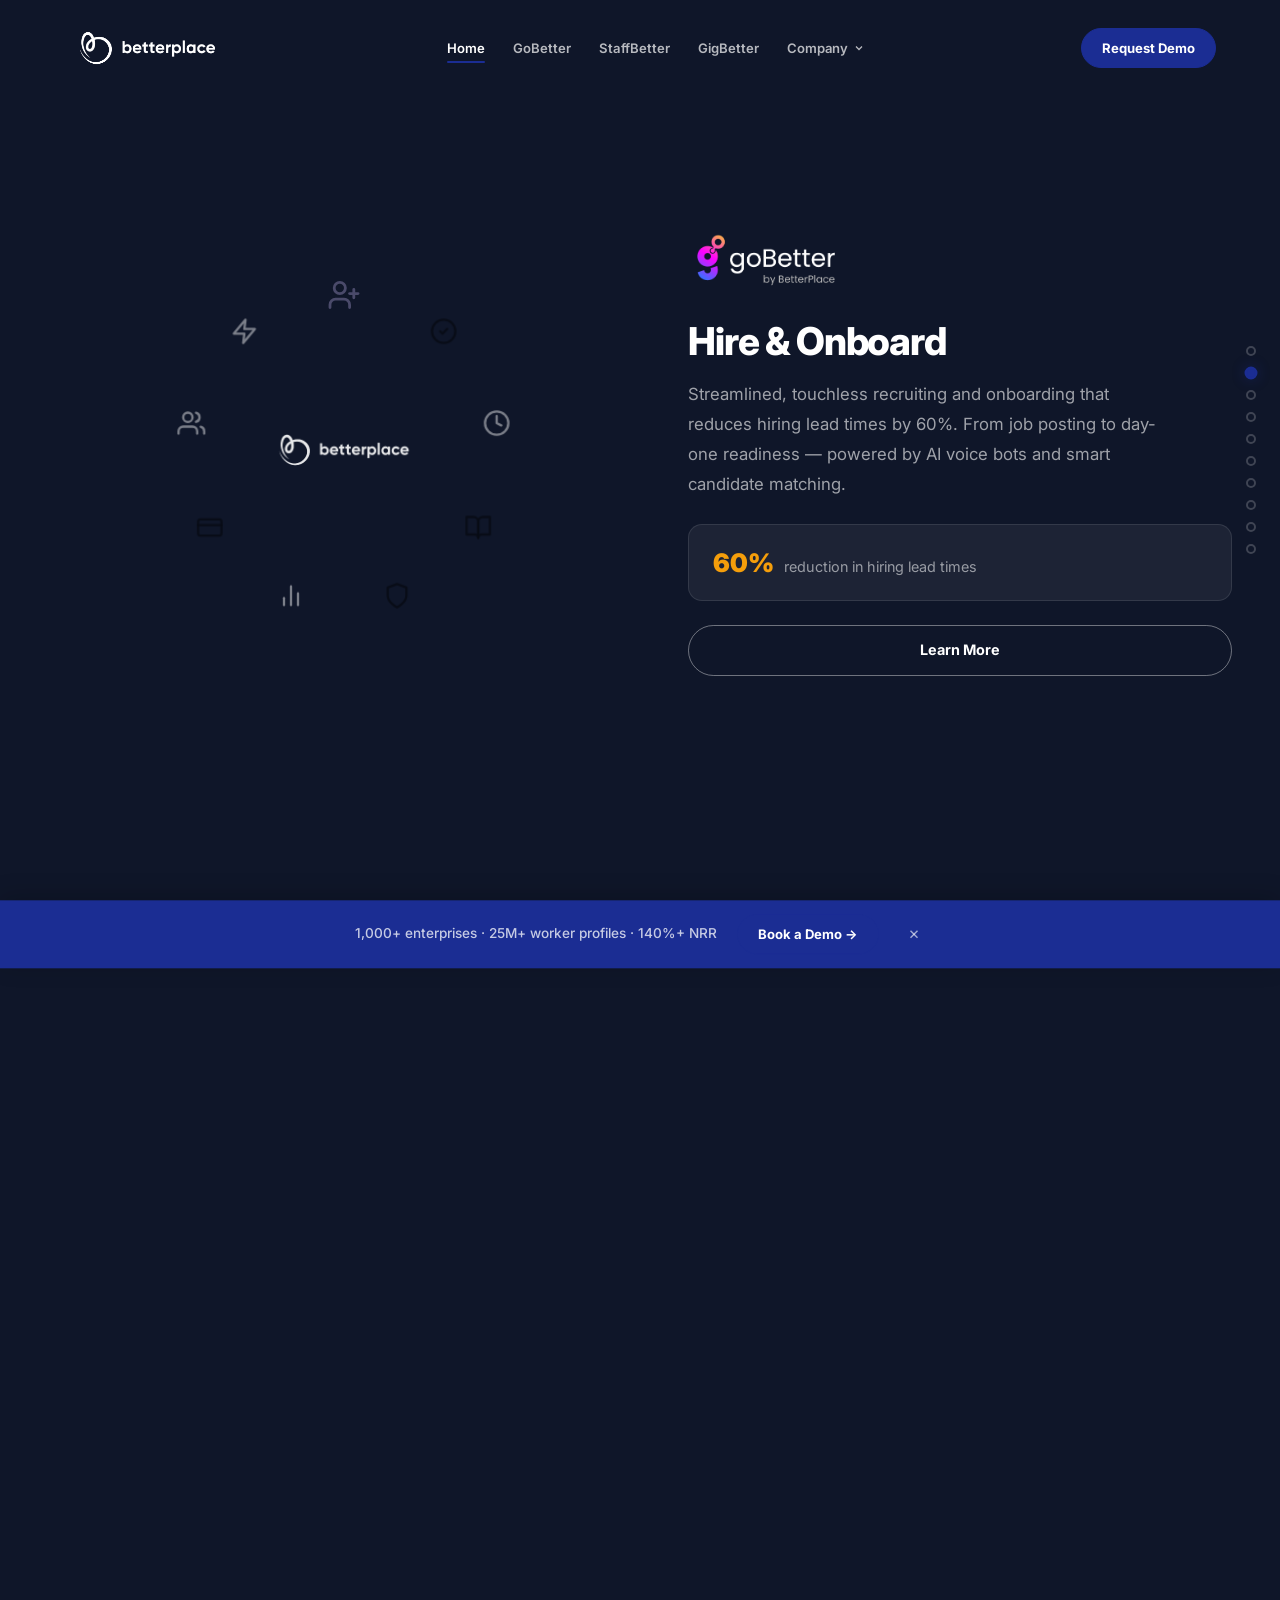
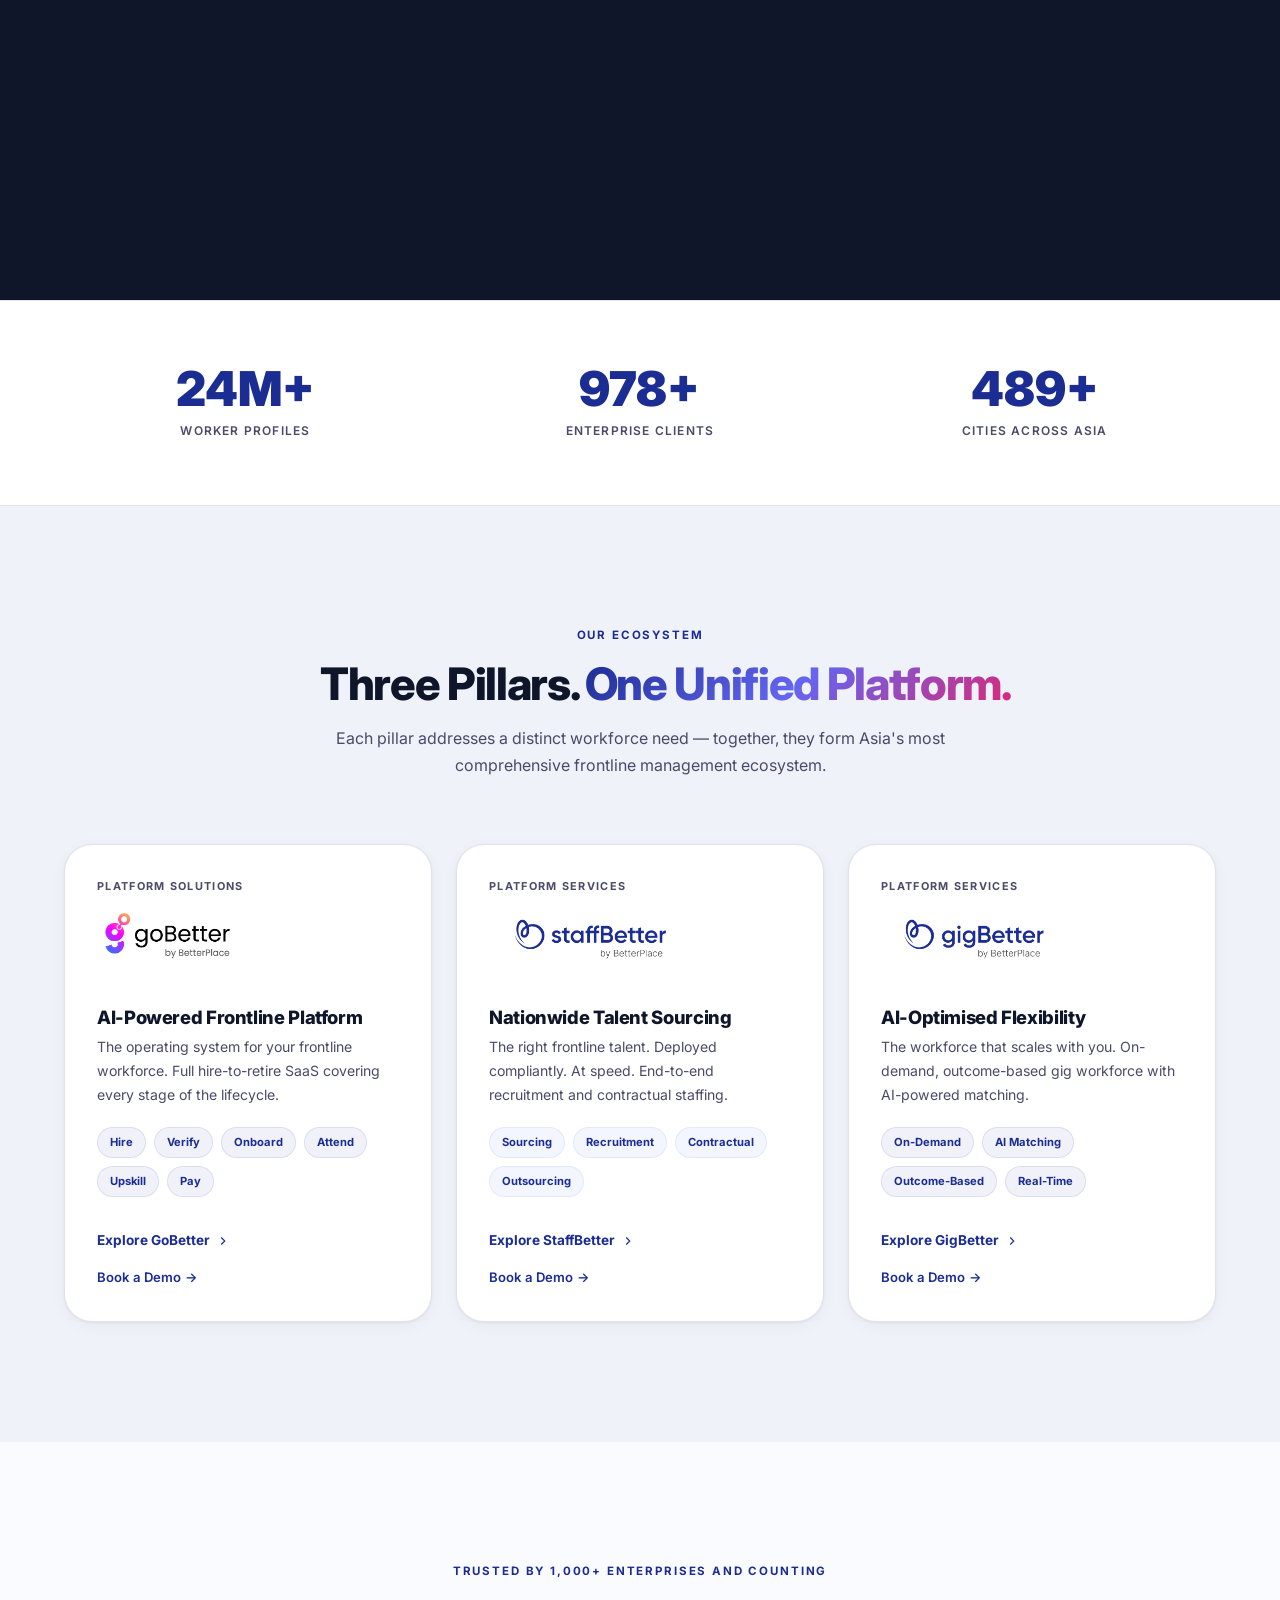
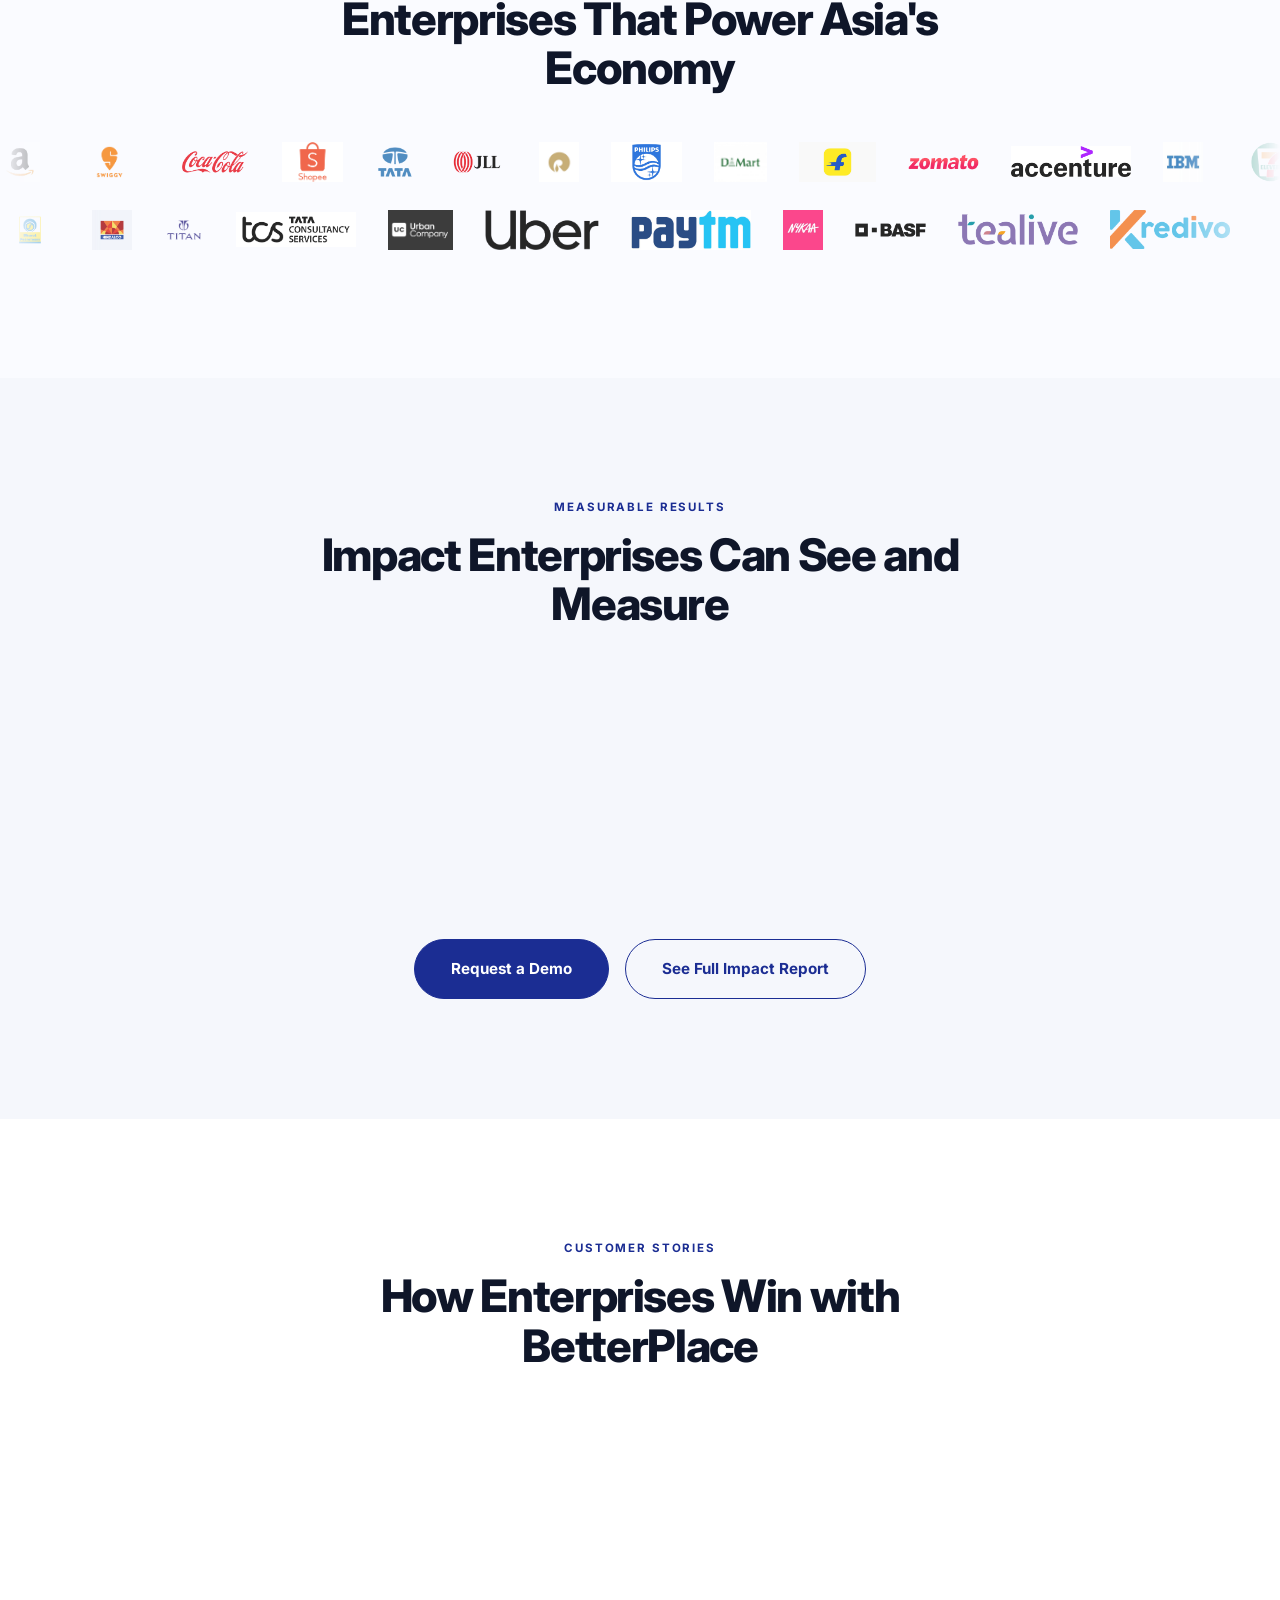
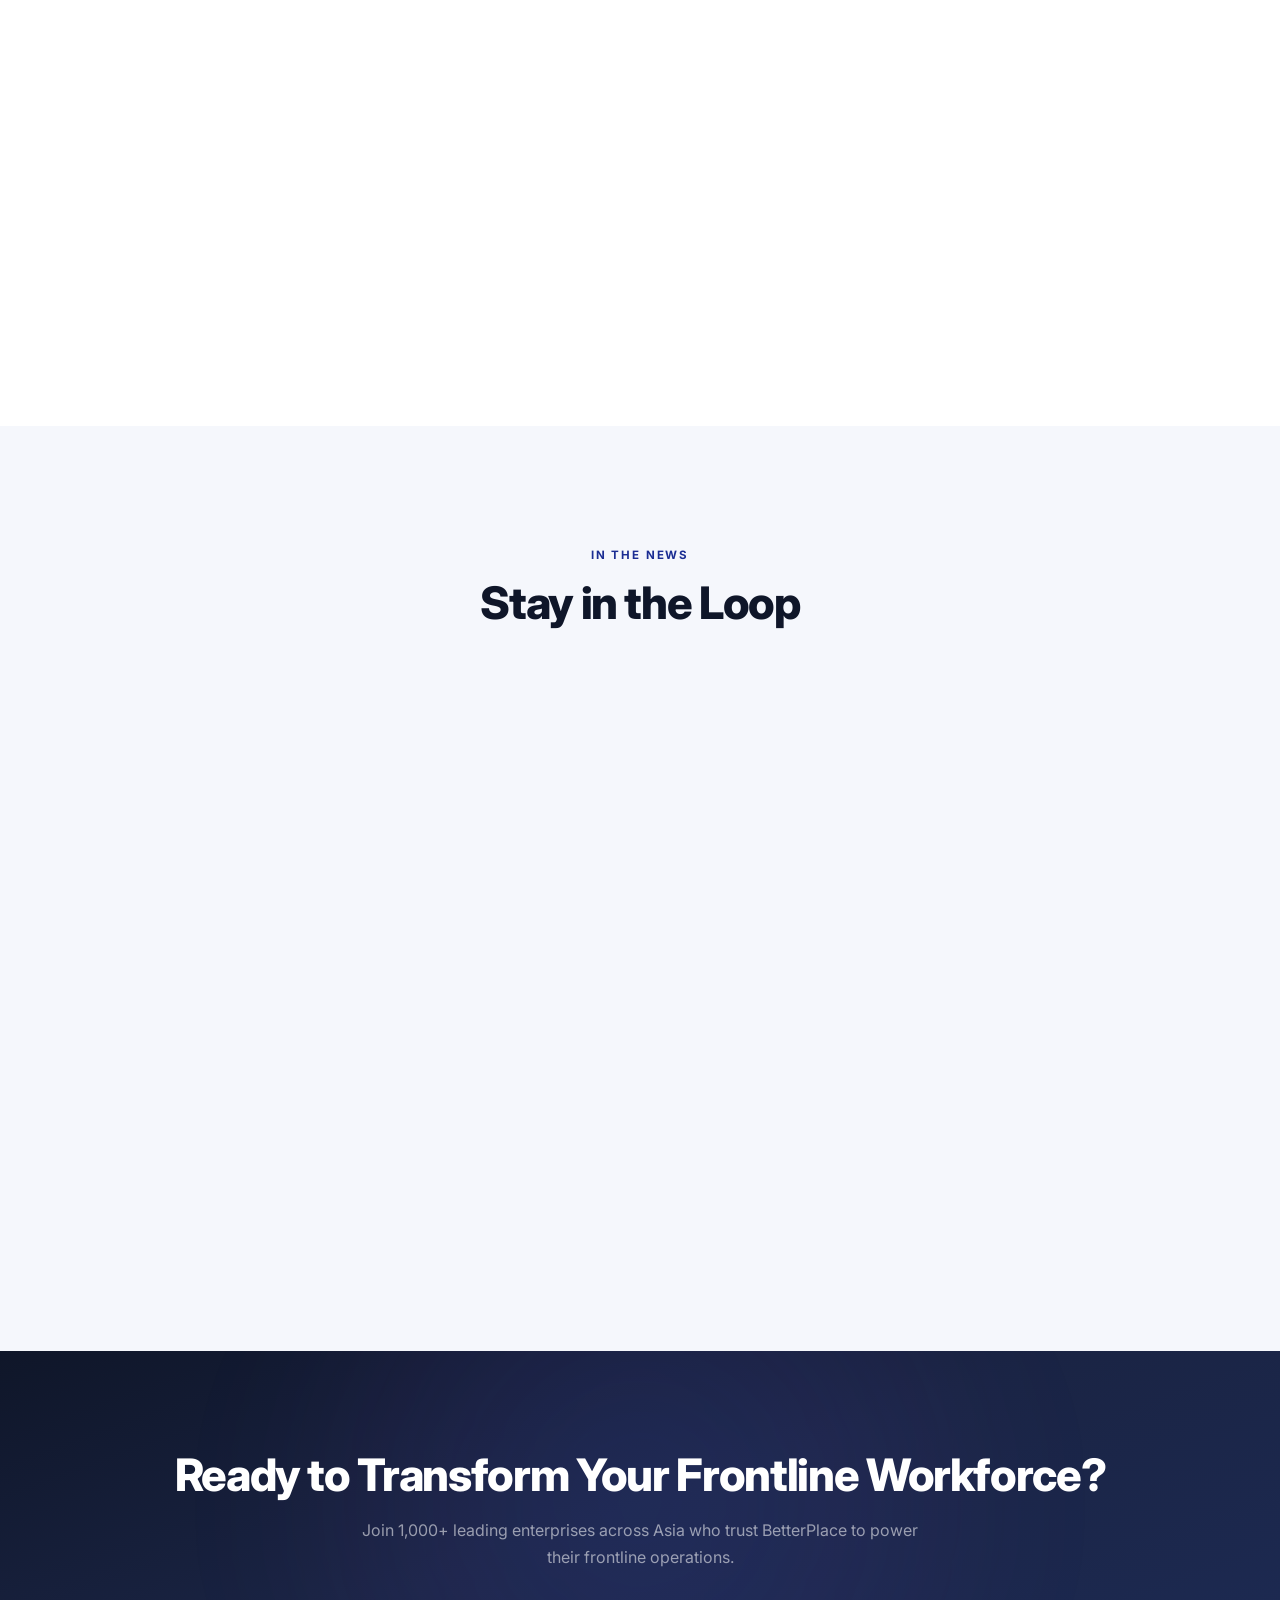
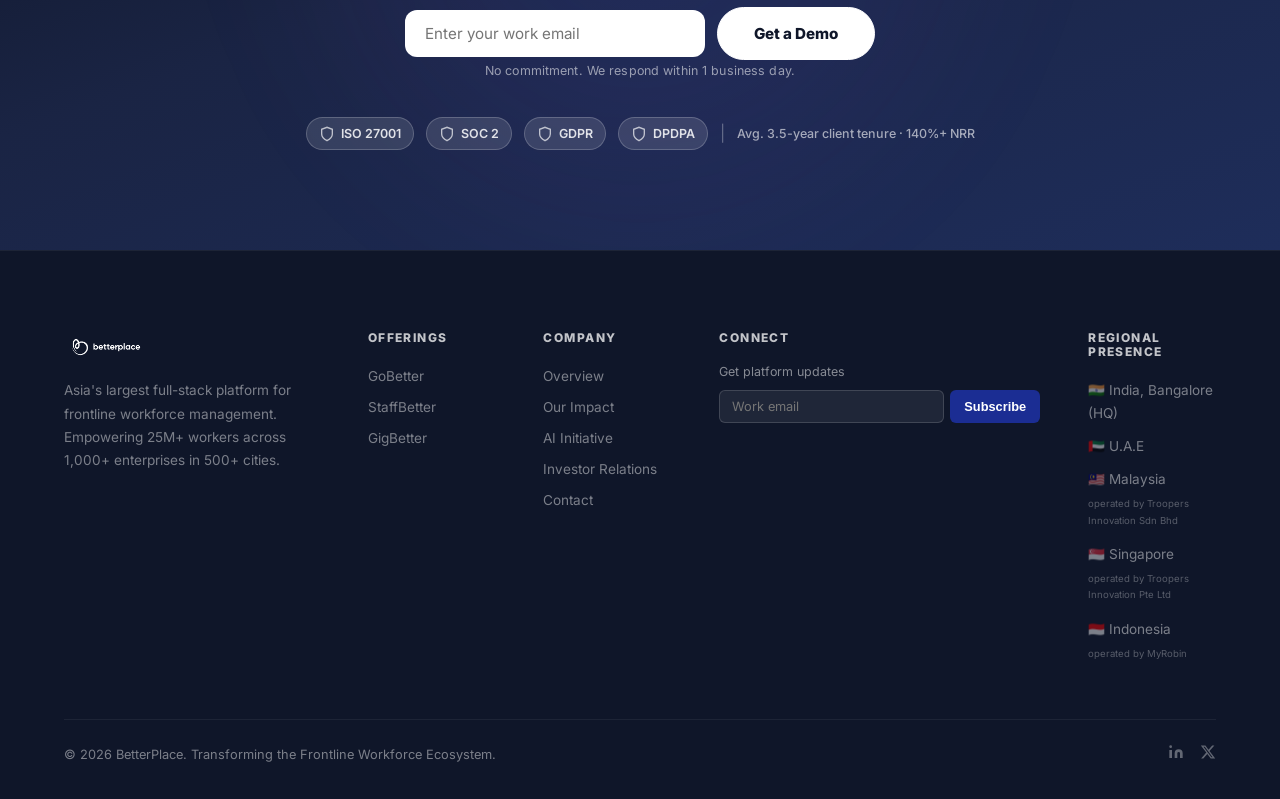
==== commit 5ede863a: "Sprint 1 — Layout & Structure: Company hub, nav dropdown, footer consolidation - Create company.html" ====
--- a/index.html
+++ b/index.html
@@ -74,11 +74,21 @@
         <img src="assets/logo/png 2/logo-blue-horizontal.png" alt="BetterPlace" class="nav__logo-dark" />
       </a>
       <div class="nav__links">
-        <a href="index.html">Home</a>
+        <a href="index.html" class="active">Home</a>
         <a href="gobetter.html">GoBetter</a>
         <a href="staffbetter.html">StaffBetter</a>
         <a href="gigbetter.html">GigBetter</a>
-        <a href="contact.html">Contact</a>
+        <div class="nav__dropdown">
+          <a href="company.html" class="nav__dropdown-trigger">Company <svg width="12" height="12" viewBox="0 0 24 24" fill="none" stroke="currentColor" stroke-width="2.5"><polyline points="6 9 12 15 18 9"/></svg></a>
+          <div class="nav__dropdown-menu">
+            <a href="company.html">Overview</a>
+            <a href="investor.html">Investor Relations</a>
+            <a href="impact.html">Our Impact</a>
+            <a href="ai.html">AI Initiative</a>
+            <div class="nav__dropdown-divider"></div>
+            <a href="contact.html">Contact Us</a>
+          </div>
+        </div>
       </div>
       <div class="nav__cta">
         <a href="contact.html" class="btn btn-primary btn-sm">Request Demo</a>
@@ -93,7 +103,11 @@
     <a href="gobetter.html">GoBetter</a>
     <a href="staffbetter.html">StaffBetter</a>
     <a href="gigbetter.html">GigBetter</a>
-    <a href="contact.html">Contact</a>
+    <a href="company.html">Company</a>
+    <a href="investor.html" style="padding-left:1.5rem;font-size:0.875rem;opacity:0.8;">Investor Relations</a>
+    <a href="impact.html" style="padding-left:1.5rem;font-size:0.875rem;opacity:0.8;">Our Impact</a>
+    <a href="ai.html" style="padding-left:1.5rem;font-size:0.875rem;opacity:0.8;">AI Initiative</a>
+    <a href="contact.html" style="padding-left:1.5rem;font-size:0.875rem;opacity:0.8;">Contact Us</a>
     <a href="contact.html" class="btn btn-primary">Request Demo</a>
   </div>
 </nav>
@@ -346,14 +360,14 @@
           <h3>Nationwide Talent Sourcing</h3>
           <p>The right frontline talent. Deployed compliantly. At speed. End-to-end recruitment and contractual staffing.</p>
           <div class="pillar-card__features">
-            <span class="pillar-card__feature-tag">Sourcing</span>
-            <span class="pillar-card__feature-tag">Recruitment</span>
-            <span class="pillar-card__feature-tag">Contractual</span>
-            <span class="pillar-card__feature-tag">Outsourcing</span>
+            <span class="pillar-card__feature-tag pillar-card__feature-tag--staffbetter">Sourcing</span>
+            <span class="pillar-card__feature-tag pillar-card__feature-tag--staffbetter">Recruitment</span>
+            <span class="pillar-card__feature-tag pillar-card__feature-tag--staffbetter">Contractual</span>
+            <span class="pillar-card__feature-tag pillar-card__feature-tag--staffbetter">Outsourcing</span>
           </div>
         </div>
         <div class="pillar-card__footer">
-          <a href="staffbetter.html" class="pillar-card__link">Explore StaffBetter <svg width="14" height="14" viewBox="0 0 24 24" fill="none" stroke="currentColor" stroke-width="2"><polyline points="9 18 15 12 9 6"/></svg></a>
+          <a href="staffbetter.html" class="pillar-card__link pillar-card__link--staffbetter">Explore StaffBetter <svg width="14" height="14" viewBox="0 0 24 24" fill="none" stroke="currentColor" stroke-width="2"><polyline points="9 18 15 12 9 6"/></svg></a>
           <a href="contact.html?interest=staffbetter" class="pillar-card__demo-cta">Book a Demo →</a>
         </div>
       </div>
@@ -632,14 +646,15 @@
       </div>
       <div class="footer__col">
         <h5>Company</h5>
+        <a href="company.html">Overview</a>
         <a href="impact.html">Our Impact</a>
         <a href="ai.html">AI Initiative</a>
+        <a href="investor.html">Investor Relations</a>
         <a href="contact.html">Contact</a>
       </div>
       <div class="footer__col">
         <h5>Connect</h5>
-        <a href="investor.html">Investor Relations</a>
-        <form onsubmit="event.preventDefault();this.querySelector('button').textContent='✓ Sent';this.querySelector('button').disabled=true;" style="margin-top:16px;">
+        <form onsubmit="event.preventDefault();this.querySelector('button').textContent='✓ Sent';this.querySelector('button').disabled=true;" style="margin-top:0;">
           <p style="font-size:0.78rem;color:rgba(255,255,255,0.5);margin-bottom:8px;">Get platform updates</p>
           <div style="display:flex;gap:6px;">
             <input type="email" placeholder="Work email" required style="flex:1;padding:8px 12px;border-radius:6px;border:1px solid rgba(255,255,255,0.15);background:rgba(255,255,255,0.07);color:#fff;font-size:0.8rem;font-family:inherit;outline:none;" />
--- a/css/styles.css
+++ b/css/styles.css
@@ -353,6 +353,38 @@
 .nav__mobile a { font-size: 1rem; font-weight: 600; color: var(--body-text); }
 .nav__mobile a:hover { color: var(--dark); }
 .nav__mobile.open { display: flex; }
+
+/* Nav Dropdown */
+.nav__dropdown { position: relative; display: flex; align-items: center; }
+.nav__dropdown-trigger {
+  display: flex; align-items: center; gap: 5px; cursor: pointer;
+  font-weight: 600; font-size: 0.9rem; letter-spacing: -0.01em;
+  transition: color var(--transition);
+}
+.nav__dropdown-trigger svg { transition: transform var(--transition); flex-shrink: 0; }
+.nav__dropdown:hover .nav__dropdown-trigger svg { transform: rotate(180deg); }
+.nav--dark .nav__dropdown-trigger { color: rgba(255,255,255,0.7); }
+.nav--dark .nav__dropdown-trigger:hover { color: #fff; }
+.nav--dark.scrolled .nav__dropdown-trigger { color: var(--body-text); }
+.nav--dark.scrolled .nav__dropdown-trigger:hover { color: var(--dark); }
+.nav__dropdown-menu {
+  display: none; position: absolute; top: calc(100% + 14px); right: -16px;
+  min-width: 210px; background: #fff; border: 1px solid var(--border);
+  border-radius: var(--radius); box-shadow: var(--shadow-lg);
+  padding: 6px 0; z-index: 300;
+}
+.nav__dropdown:hover .nav__dropdown-menu { display: block; }
+.nav__dropdown-menu a {
+  display: block; padding: 10px 20px; font-size: 0.875rem; font-weight: 600;
+  color: var(--body-text); transition: color var(--transition), background var(--transition);
+  white-space: nowrap;
+}
+.nav__dropdown-menu a:hover { color: var(--dark); background: var(--gray-bg); }
+.nav__dropdown-divider { height: 1px; background: var(--border); margin: 4px 0; }
+
+/* StaffBetter pillar equal-weight styles */
+.pillar-card__feature-tag--staffbetter { background: rgba(59,130,246,0.06); color: var(--staffbetter); border-color: rgba(59,130,246,0.12); }
+.pillar-card__link--staffbetter { color: var(--staffbetter); }
 
 @media (max-width: 960px) {
   .nav__links, .nav__cta { display: none; }
